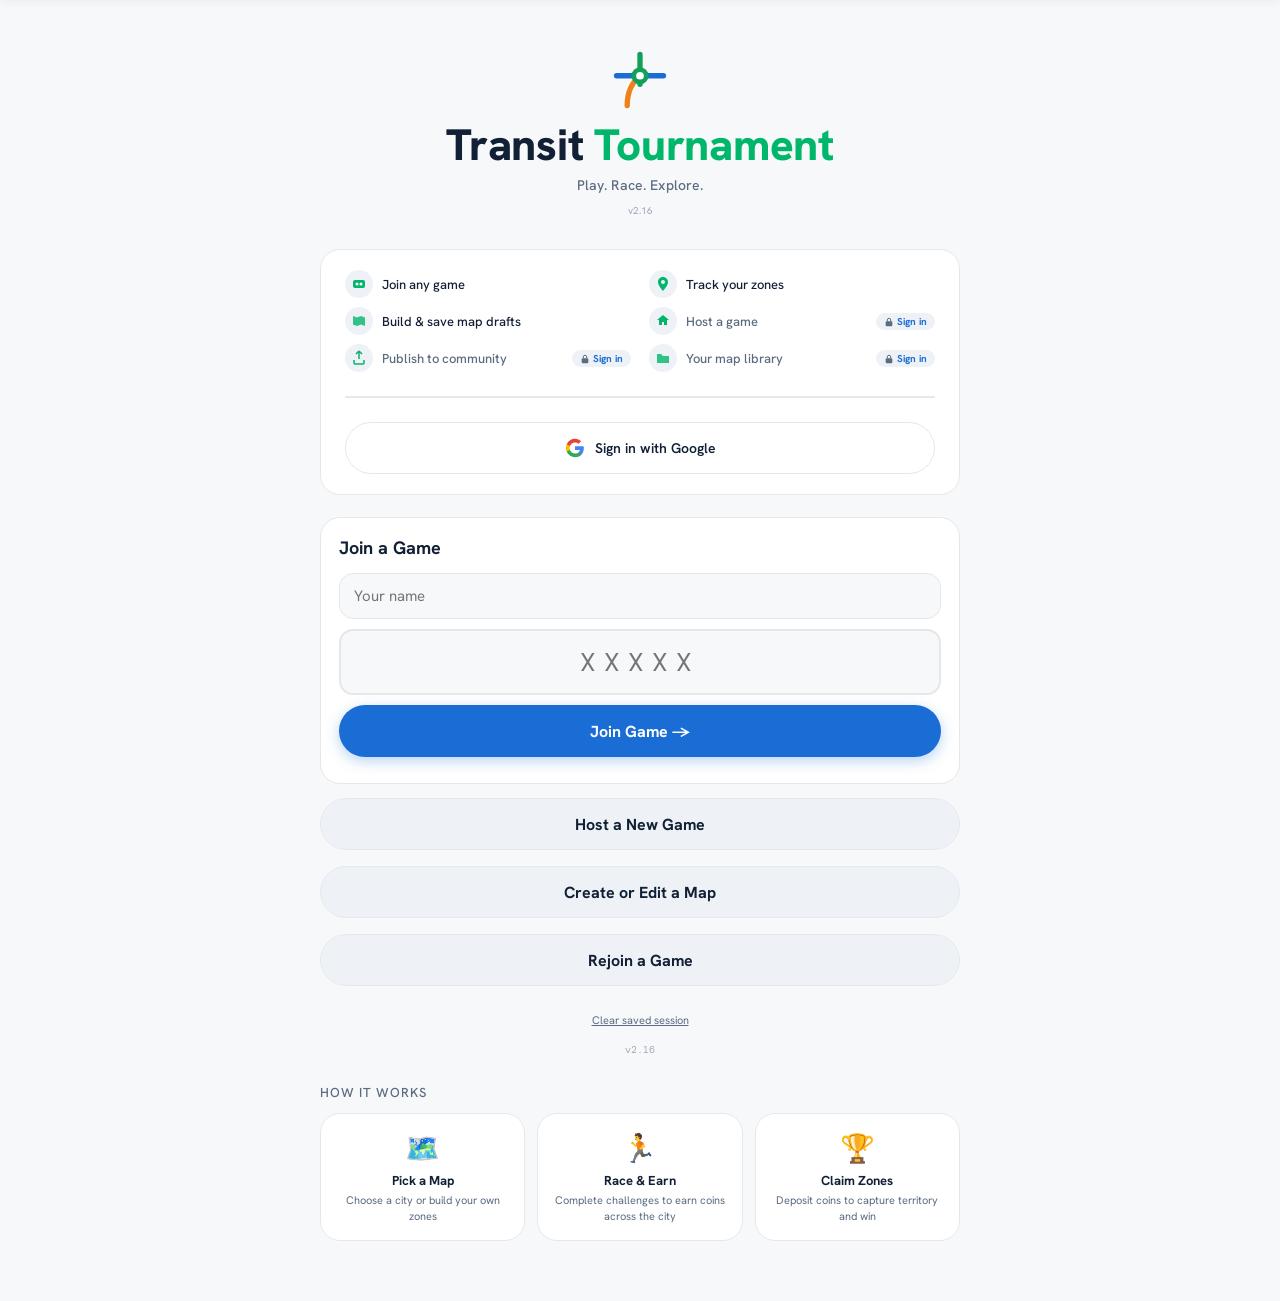
==== index.html @ f6ec57a2 "v2.16: Fix shop SVG-as-text, zone totals combining, Spy result, overlay z-order - Purchase modal ren" ====
<!DOCTYPE html>
<html lang="en">
<head>
<meta charset="UTF-8">
<meta http-equiv="Cache-Control" content="no-cache, no-store, must-revalidate">
<meta http-equiv="Pragma" content="no-cache">
<meta http-equiv="Expires" content="0">
<meta name="viewport" content="width=device-width, initial-scale=1.0, maximum-scale=1.0, user-scalable=no, viewport-fit=cover">
<title>Transit Tournament</title>
<link rel="manifest" href="./manifest.json">
<meta name="theme-color" content="#F7F8FA">
<meta name="apple-mobile-web-app-capable" content="yes">
<meta name="apple-mobile-web-app-status-bar-style" content="black-translucent">
<meta name="apple-mobile-web-app-title" content="Transit Tournament">
<link rel="apple-touch-icon" href="./icon-192.png">
<link href="https://fonts.googleapis.com/css2?family=Hanken+Grotesk:wght@400;500;700;800&family=DM+Mono:wght@400;500&display=swap" rel="stylesheet">
<link rel="stylesheet" href="https://cdnjs.cloudflare.com/ajax/libs/leaflet/1.9.4/leaflet.min.css"/>

<style>
@font-face{
  font-family:"Departure Mono";
  src:url("./fonts/DepartureMono-Regular.woff2") format("woff2");
  font-weight:400;font-display:swap;
}
.cfgSort{background:var(--surface2);color:var(--muted);border:1px solid var(--border);transition:all .15s;}
.cfgSort.active{background:var(--accent);color:white;border-color:var(--accent);}
.mb-tip{border-bottom:none;}
.mb-map-card{background:var(--surface);border:1px solid var(--border);border-radius:0;padding:12px 16px;margin-bottom:2px;cursor:pointer;transition:background .15s;}
.mb-map-card:hover,.mb-map-card:active{background:var(--surface2);}
.mb-map-card.selected{background:var(--accent);color:white;border-color:var(--accent);}
.mb-map-card.selected .mc-meta{color:rgba(255,255,255,.6);}
.mb-map-card.selected .mc-stat{color:rgba(255,255,255,.5);}
.mc-name{font-weight:700;font-size:14px;margin-bottom:2px;}
.mc-meta{font-size:11px;color:var(--muted);margin-bottom:4px;}
.mc-stats{display:flex;gap:12px;font-size:11px;}
.mc-stat{color:var(--muted);display:flex;align-items:center;gap:3px;}
.mc-stat svg{width:12px;height:12px;}
.mb-draft-card{background:var(--surface);border:1px solid var(--border);border-radius:14px;padding:12px 14px;margin-bottom:8px;}
.mb-modebar{display:flex;background:var(--surface2);border:1px solid var(--border);border-radius:10px;overflow:hidden;}
.mb-modebtn{flex:1;padding:12px 8px;text-align:center;font-size:12px;font-weight:700;color:var(--muted);cursor:pointer;background:none;border:none;transition:background .15s,color .15s;display:flex;align-items:center;justify-content:center;gap:5px;}
.mb-modebtn.active{background:var(--accent);color:#fff;}
.mb-modebtn .mb-modecount{font-family:var(--font-mono);font-size:10px;opacity:.7;}
.mb-progress{display:none;margin-top:8px;border-radius:8px;overflow:hidden;background:var(--surface2);border:1px solid var(--border);padding:6px 10px;}
.mb-progress-label{font-size:11px;font-weight:600;color:var(--fg);margin-bottom:4px;display:flex;justify-content:space-between;}
.mb-progress-track{height:6px;border-radius:3px;background:var(--border);overflow:hidden;}
.mb-progress-fill{height:100%;border-radius:3px;background:var(--accent);transition:width .3s ease;width:0%;}
.mb-progress-fill.indeterminate{width:30%;animation:mb-indeterminate 1.2s ease-in-out infinite;}
@keyframes mb-indeterminate{0%{transform:translateX(-100%)}50%{transform:translateX(200%)}100%{transform:translateX(-100%)}}
.mb-draft-card .draft-label{font-size:9px;font-weight:700;letter-spacing:1px;text-transform:uppercase;color:var(--orange);margin-bottom:4px;}

:root{
  --bg:#F7F8FA;--surface:#FFFFFF;--surface2:#EEF2F7;--border:#E5E7EB;
  --text:#122036;--muted:#5B6B82;--faint:#9AA7B8;
  --navy:#0B2C61;--accent:#1A6DD4;--accent-press:#1257AE;--blue:#1A6DD4;
  --green:#00B66B;--orange:#F0801A;--gold:#F0801A;
  --red:#E23B3B;--silver:#94A3B4;
  --shadow:0 2px 10px rgba(11,44,97,.06);
  --rl:#E23B3B;--bl:#2563EB;--ol:#EA8A1E;--gl:#15A34A;--sl:#94A3B4;--yl:#F4B400;
  --header-bg:var(--surface);--tab-bg:#F7F8FA;
  --font:'Hanken Grotesk',sans-serif;--font-mono:'DM Mono',monospace;--font-led:'Departure Mono',monospace;
  --r-card:20px;--r-feat:24px;--r-btn:999px;--r-input:14px;--r-chip:999px;--r-badge:8px;
  font-feature-settings:"tnum" 1;
}
*{box-sizing:border-box;margin:0;padding:0;}
html,body{height:100%;background:var(--bg);color:var(--text);font-family:var(--font);font-size:16px;-webkit-tap-highlight-color:transparent;overflow-anchor:none;font-variant-numeric:tabular-nums;overscroll-behavior:none;}
.screen{display:none;}
.screen.active{display:flex;flex-direction:column;position:fixed;inset:0;overflow:hidden;}

/* JOIN */
.join-logo{font-family:var(--font);font-weight:800;font-size:44px;letter-spacing:-0.005em;color:var(--navy);line-height:1.05;margin-bottom:4px;text-align:center;}
.join-logo span{color:var(--green);}
.join-sub{font-size:13px;color:var(--muted);text-align:center;margin-bottom:36px;letter-spacing:.08em;text-transform:uppercase;font-weight:500;}
.join-card{background:var(--surface);border:1px solid var(--border);border-radius:var(--r-card);padding:24px;width:100%;max-width:380px;box-shadow:none;}
.join-card h2{font-family:var(--font);font-weight:500;font-size:13px;letter-spacing:.08em;color:var(--muted);margin-bottom:16px;text-transform:uppercase;}
.join-divider{text-align:center;color:var(--muted);font-size:12px;margin:14px 0;position:relative;}
.join-divider::before,.join-divider::after{content:'';position:absolute;top:50%;width:42%;height:2px;background:var(--border);border-radius:1px;}
.join-divider::before{left:0;}.join-divider::after{right:0;}
.code-input{font-family:var(--font-mono);font-size:26px;letter-spacing:8px;text-align:center;text-transform:uppercase;padding:14px;border:2px solid var(--border);border-radius:var(--r-input);width:100%;background:var(--bg);color:var(--text);outline:none;transition:border-color .15s;margin-bottom:10px;}
.code-input:focus{border-color:var(--accent);}
.hbtn{width:100%;padding:14px 24px;border-radius:var(--r-btn);font-family:var(--font);font-size:16px;font-weight:700;cursor:pointer;border:none;transition:all .15s;margin-bottom:8px;min-height:52px;}
.hbtn.p{background:var(--accent);color:white;box-shadow:0 4px 14px rgba(26,109,212,.30);}
.hbtn.s{background:var(--surface2);color:var(--text);border:1px solid var(--border);}
.hbtn:hover{opacity:.87;transform:translateY(-1px);}.hbtn:active{transform:scale(.98);}

/* HOST SETUP */
#screenHostSetup{padding:0;overflow-y:auto;background:var(--bg);padding-bottom:80px;}
.setup-header{background:var(--surface);color:var(--text);padding:16px 20px;display:flex;align-items:center;gap:12px;border-bottom:1px solid var(--border);}
.setup-header h2{font-family:var(--font);font-weight:700;font-size:20px;margin:0;flex:1;}
.setup-section{border-bottom:1px solid var(--border);}
.setup-section-head{background:var(--surface);color:var(--text);padding:14px 20px;display:flex;align-items:center;gap:12px;cursor:pointer;user-select:none;border-bottom:1px solid var(--border);}
.setup-section-head:active{opacity:.85;}
.setup-section-head .ss-icon{width:28px;height:28px;border-radius:var(--r-badge);background:var(--surface2);display:flex;align-items:center;justify-content:center;flex-shrink:0;}
.setup-section-head .ss-title{font-weight:700;font-size:14px;flex:1;}
.setup-section-head .ss-meta{font-size:11px;color:var(--muted);font-family:var(--font-mono);}
.setup-section-head .ss-arrow{font-size:12px;color:var(--muted);transition:transform .2s;margin-left:4px;}
.setup-section.open .ss-arrow{transform:rotate(180deg);}
.setup-section-body{display:none;padding:16px 20px;background:var(--surface);}
.setup-section.open .setup-section-body{display:block;}
.setup-label{font-size:11px;font-weight:700;letter-spacing:.6px;text-transform:uppercase;color:var(--muted);margin-bottom:6px;display:block;}
.setup-row{display:flex;align-items:center;gap:10px;margin-bottom:10px;}
.setup-row label{margin:0;flex:1;font-size:13px;color:var(--text);}
.setup-row input[type="checkbox"]{width:auto;margin:0;transform:scale(1.3);}
.setup-toggle{display:flex;align-items:center;justify-content:space-between;padding:10px 0;border-bottom:1px solid var(--border);}
.setup-toggle:last-child{border-bottom:none;}
.setup-toggle label{margin:0;font-size:13px;color:var(--text);flex:1;}
.setup-bottom{position:fixed;bottom:0;left:0;right:0;padding:12px 20px;padding-bottom:calc(12px + env(safe-area-inset-bottom));background:var(--bg);border-top:2px solid var(--border);z-index:100;display:flex;gap:8px;}
.setup-form{background:var(--surface);border:none;border-radius:0;padding:0;width:100%;max-width:100%;margin:0;box-shadow:none;}
.setup-form h2{font-family:var(--font);font-weight:700;font-size:24px;letter-spacing:0;margin-bottom:18px;line-height:1.15;}
.team-setup-row{display:grid;grid-template-columns:auto 1fr auto;gap:10px;align-items:center;background:var(--surface2);border-radius:var(--r-input);padding:9px 12px;margin-bottom:7px;}
.tcd{width:14px;height:14px;border-radius:50%;cursor:pointer;border:2px solid white;box-shadow:0 1px 3px rgba(0,0,0,.2);}
.cpp{position:fixed;background:var(--surface);border:1px solid var(--border);border-radius:var(--r-card);padding:10px;z-index:800;box-shadow:var(--shadow);}
.cpr{display:flex;gap:6px;flex-wrap:wrap;}
.csw{width:22px;height:22px;border-radius:50%;cursor:pointer;border:2px solid transparent;transition:transform .1s;box-shadow:0 1px 3px rgba(0,0,0,.15);}
.csw:hover{transform:scale(1.2);}.csw.sel{border-color:var(--text);}

/* LOBBY */
#screenLobby{background:var(--bg);}
.lobby-header{display:flex;flex-direction:column;align-items:center;}
.lobby-code{font-family:var(--font-mono);font-size:30px;font-weight:700;letter-spacing:8px;color:var(--accent);}
.lobby-code-label{font-size:10px;color:var(--muted);font-weight:700;letter-spacing:1px;text-transform:uppercase;margin-bottom:2px;}
.lobby-body{padding:16px;flex:1;overflow-y:auto;}
.lsec{margin-bottom:20px;}
.lsec h3{font-family:var(--font);font-weight:500;font-size:13px;letter-spacing:.08em;color:var(--muted);margin-bottom:10px;text-transform:uppercase;}
.player-card{background:var(--surface);border:1px solid var(--border);border-radius:var(--r-card);padding:12px 14px;display:flex;align-items:center;justify-content:space-between;gap:10px;margin-bottom:8px;box-shadow:none;}
.player-name{font-weight:700;font-size:14px;}
.team-assign-sel{background:var(--bg);border:1px solid var(--border);border-radius:6px;padding:5px 8px;font-size:12px;color:var(--text);outline:none;cursor:pointer;}
.lobby-player-chip{display:inline-flex;align-items:center;gap:6px;padding:6px 12px;border-radius:999px;background:var(--surface);border:1px solid var(--border);font-size:13px;font-weight:600;cursor:grab;touch-action:none;user-select:none;transition:transform .15s,box-shadow .15s;margin:3px;}
.lobby-player-chip:active{cursor:grabbing;transform:scale(1.05);}
.lobby-player-chip.dragging{opacity:.4;}
.lobby-team-drop{background:var(--surface);border:2px dashed var(--border);border-radius:var(--r-card);padding:10px 14px;margin-bottom:10px;min-height:50px;transition:border-color .15s,background .15s;}
.lobby-team-drop.drag-over{border-color:var(--accent);background:rgba(26,109,212,.04);}
.lobby-team-drop .team-header{display:flex;align-items:center;gap:8px;margin-bottom:6px;}
.lobby-team-drop .team-dot{width:12px;height:12px;border-radius:50%;flex-shrink:0;}
.lobby-team-drop .team-name{font-weight:700;font-size:14px;}
.lobby-team-drop .team-members{display:flex;flex-wrap:wrap;gap:4px;min-height:28px;}
.lobby-unassigned{background:var(--surface2);border:1px solid var(--border);border-radius:var(--r-card);padding:12px 14px;margin-bottom:12px;}
.lobby-unassigned h4{font-size:11px;font-weight:700;letter-spacing:.5px;text-transform:uppercase;color:var(--muted);margin-bottom:8px;}
.lobby-unassigned .chips{display:flex;flex-wrap:wrap;gap:4px;min-height:32px;}
@keyframes blink{0%,100%{opacity:1}50%{opacity:.3}}
@keyframes contested-pulse{0%,100%{opacity:.3}50%{opacity:.7}}
.contested-zone{animation:contested-pulse 2s ease-in-out infinite;}

/* WAITING */
#screenWaiting{align-items:center;justify-content:center;padding:24px;background:var(--surface);}

/* MAIN APP */
#screenApp{background:var(--bg);}
header{background:var(--header-bg);border-bottom:1px solid var(--border);padding:10px 20px;padding-top:calc(10px + env(safe-area-inset-top));display:flex;align-items:center;justify-content:space-between;gap:10px;position:sticky;top:0;z-index:300;}
.logo{font-family:var(--font);font-weight:800;font-size:22px;letter-spacing:-0.005em;color:var(--fg);}
.logo span{color:var(--accent);}
.hright{display:flex;align-items:center;gap:6px;flex-shrink:0;overflow:hidden;}
.clock{font-family:var(--font-led);font-size:11px;color:var(--fg);letter-spacing:1.5px;font-variant-numeric:tabular-nums;}
.clock.lunch{color:rgba(255,255,255,.7);}.clock.ended{color:rgba(255,255,255,.5);}
.gpill{font-size:11px;font-weight:700;letter-spacing:1px;text-transform:uppercase;padding:4px 12px;border-radius:var(--r-chip);background:var(--surface2);color:var(--muted);border:1px solid var(--border);}
@keyframes livepulse{0%,100%{opacity:1;transform:scale(1)}50%{opacity:.6;transform:scale(1.3)}}
.gpill.live{background:#dcfce7;color:#16a34a;border-color:#bbf7d0;}
.gpill.live::before{content:'';display:inline-block;width:6px;height:6px;border-radius:50%;background:#16a34a;margin-right:4px;animation:livepulse 1.5s ease-in-out infinite;}
.go-arc{display:inline-block;width:14px;height:14px;margin-right:3px;vertical-align:middle;}
.gpill.lunch{background:#fef3c7;color:#d97706;border-color:#fde68a;}
.gpill.ended{background:var(--surface2);color:var(--muted);border-color:var(--border);}
.myteam-badge{font-size:11px;font-weight:700;padding:3px 8px;border-radius:var(--r-chip);color:white;white-space:nowrap;max-width:80px;overflow:hidden;text-overflow:ellipsis;}

/* TABS */
.tabs{display:flex;background:var(--tab-bg);border-bottom:1px solid var(--border);overflow-x:auto;scrollbar-width:none;position:sticky;top:var(--header-h,44px);z-index:200;}
.tabs::-webkit-scrollbar{display:none;}
.tab{padding:14px 18px;font-size:12px;font-weight:700;letter-spacing:.8px;text-transform:uppercase;color:var(--muted);cursor:pointer;white-space:nowrap;transition:color .15s;position:relative;}
.tab.active{color:var(--navy);}
.tab.active::after{content:'';position:absolute;bottom:-2px;left:8px;right:8px;height:4px;background:var(--accent);border-radius:2px;}

/* PANELS */
.panel{display:none;padding:20px;}
.panel.active{display:block;}
#panel-scores,#panel-zones,#panel-status,#panel-flop,#panel-shop{padding:20px 0;}
#panel-scores .stitle,#panel-zones .zone-region-header,#panel-status .stitle,#panel-shop .stitle,#panel-flop .stitle{padding:0 20px;}
#panelWrap{position:fixed;left:0;right:0;bottom:0;top:var(--app-top,88px);overflow-y:auto;overflow-x:hidden;overflow-anchor:none;}
#panel-map{display:none;padding:0;}
#panel-map.active{display:block;position:fixed;top:0;left:0;right:0;bottom:0;z-index:50;}
/* MAP */
#mapWrap{position:absolute;top:90px;left:0;right:0;bottom:0;}
#mapEl{position:absolute;inset:0;width:100%;height:100%;}
.user-dot{width:16px;height:16px;border-radius:50%;background:#1A6DD4;border:3px solid #fff;box-shadow:0 0 0 2px rgba(26,109,212,.4),0 1px 4px rgba(0,0,0,.4);}
.user-dot::after{content:'';position:absolute;top:50%;left:50%;width:16px;height:16px;border-radius:50%;background:rgba(26,109,212,.35);transform:translate(-50%,-50%);animation:userpulse 2s ease-out infinite;}
@keyframes userpulse{0%{width:16px;height:16px;opacity:.7;}100%{width:46px;height:46px;opacity:0;}}
.recenter-btn{position:absolute;bottom:18px;right:14px;z-index:1000;width:46px;height:46px;border-radius:50%;background:#fff;border:1px solid var(--border);box-shadow:var(--shadow);display:flex;align-items:center;justify-content:center;cursor:pointer;padding:0;}
.recenter-btn svg{width:24px;height:24px;}
.card{background:var(--surface);border:1px solid var(--border);border-radius:var(--r-card);padding:20px;box-shadow:none;}
label{display:block;font-size:13px;font-weight:500;letter-spacing:.08em;text-transform:uppercase;color:var(--muted);margin-bottom:6px;}
input[type=text],input[type=number],input[type=time],select{width:100%;background:var(--bg);border:1px solid var(--border);border-radius:var(--r-input);color:var(--text);padding:12px 14px;font-family:var(--font);font-size:15px;margin-bottom:10px;outline:none;transition:border-color .15s;}
input:focus,select:focus{border-color:var(--accent);box-shadow:0 0 0 2px rgba(26,109,212,.25);}
:focus-visible{outline:2px solid var(--accent);outline-offset:2px;}
.fr{display:grid;grid-template-columns:1fr 1fr;gap:10px;}
.btn{display:inline-flex;align-items:center;justify-content:center;gap:6px;padding:14px 24px;border-radius:var(--r-btn);font-family:var(--font);font-size:16px;font-weight:700;cursor:pointer;border:none;transition:all .15s;white-space:nowrap;min-height:52px;}
.btn:hover{opacity:.85;transform:translateY(-1px);}.btn:active{transform:scale(.98);}
.btn-p{background:var(--accent);color:white;box-shadow:0 4px 14px rgba(26,109,212,.30);}.btn-b{background:var(--blue);color:white;}
.btn-g{background:var(--bg);border:1px solid var(--border);color:var(--text);}
.btn-gr{background:var(--green);color:white;box-shadow:0 4px 14px rgba(0,182,107,.30);}
.btn-sm{min-height:40px;border-radius:var(--r-chip);font-size:13px;padding:8px 16px;}.btn-xs{padding:4px 10px;font-size:11px;border-radius:var(--r-chip);}
.stitle{font-family:var(--font);font-weight:500;font-size:13px;letter-spacing:.08em;color:var(--muted);margin-bottom:10px;margin-top:32px;text-transform:uppercase;}
.stitle:first-child{margin-top:0;}
.divider{height:2px;background:var(--border);border-radius:1px;margin:24px 0;}
.empty{text-align:center;color:var(--muted);padding:32px 0;font-size:13px;}

/* STATUS */
.sg{display:flex;flex-direction:column;margin-bottom:14px;}
.tsc{border:none;border-radius:0;padding:14px 20px;position:relative;overflow:hidden;cursor:pointer;box-shadow:none;min-width:0;color:white;}
.tsc+.tsc{border-top:2px solid rgba(255,255,255,.15);}
.tsc::before{display:none;}
.tsn{font-weight:700;font-size:13px;margin-bottom:4px;color:white;}
.tsl2{font-size:12px;color:rgba(255,255,255,.7);margin-bottom:4px;display:flex;align-items:center;gap:5px;}
.lname{color:white;font-weight:500;}
.tss{font-family:var(--font-mono);font-size:11px;color:rgba(255,255,255,.6);font-variant-numeric:tabular-nums;}
.tst{font-size:10px;color:rgba(255,255,255,.6);font-family:var(--font-mono);margin-top:2px;}
.pd{width:7px;height:7px;border-radius:50%;background:var(--green);flex-shrink:0;animation:ping 2s infinite;}
.sdd{width:7px;height:7px;border-radius:50%;background:var(--muted);flex-shrink:0;}
@keyframes ping{0%,100%{opacity:1}50%{opacity:.4}}

/* SCORES */
.scg{display:flex;flex-direction:column;margin-bottom:16px;}
.tscc{background:var(--surface);color:var(--fg);border:none;border-radius:0;padding:14px 20px;text-align:left;position:relative;overflow:hidden;box-shadow:none;display:flex;align-items:center;gap:14px;}
.tscc+.tscc{border-top:1px solid var(--border);}
.tscc .route-badge{width:30px;height:30px;border-radius:var(--r-badge);display:flex;align-items:center;justify-content:center;font-family:var(--font);font-weight:800;font-size:14px;color:white;flex-shrink:0;}
.tsrk{font-size:10px;font-weight:700;color:var(--muted);background:var(--surface2);border-radius:var(--r-chip);padding:2px 8px;}
.tsn2{font-size:14px;font-weight:700;color:var(--fg);flex:1;min-width:0;}
.bsc{font-family:var(--font);font-weight:800;font-size:32px;letter-spacing:-1px;line-height:1;font-variant-numeric:tabular-nums;color:var(--fg);text-align:right;margin-left:auto;}
.brkd{font-size:10px;color:var(--muted);font-family:var(--font-mono);font-variant-numeric:tabular-nums;text-align:right;}
.btbl{width:100%;border-collapse:collapse;font-size:12px;}
.btbl th{text-align:left;font-size:10px;font-weight:700;letter-spacing:.7px;text-transform:uppercase;color:var(--muted);padding:6px 10px;border-bottom:1px solid var(--border);}
.btbl td{padding:8px 10px;border-bottom:1px solid var(--border);vertical-align:middle;}
.btbl tr:last-child td{border-bottom:none;}

/* MAP overlays */
.leaflet-container{background:#F7F8FA !important;}
.leaflet-interactive:focus{outline:none !important;}
.bdy-tip{background:rgba(255,255,255,.9)!important;border:none!important;box-shadow:none!important;font-size:10px!important;font-weight:700!important;color:var(--text)!important;padding:1px 5px!important;}
.bdy-tip:before{display:none!important;}
#zonePopup{position:fixed;z-index:400;background:var(--surface);border:none;border-radius:var(--r-card);padding:20px;box-shadow:var(--shadow);min-width:200px;max-width:260px;pointer-events:auto;}
#zonePopup h4{font-family:var(--font);font-weight:700;font-size:24px;letter-spacing:0;margin-bottom:4px;line-height:1.15;}
#zonePopup .zp-meta{font-size:11px;color:var(--muted);margin-bottom:10px;}
#zonePopup .zp-row{display:flex;align-items:center;gap:6px;padding:4px 0;font-size:12px;border-bottom:1px solid var(--surface2);}
#zonePopup .zp-dot{width:8px;height:8px;border-radius:50%;flex-shrink:0;}
#zonePopup .zp-close{position:absolute;top:8px;right:10px;font-size:16px;cursor:pointer;color:var(--muted);}
.zt{background:var(--surface);border:1px solid var(--border);border-radius:6px;color:var(--text);font-family:var(--font);font-size:12px;font-weight:600;padding:5px 9px;box-shadow:var(--shadow);}
.mleg{position:absolute;bottom:14px;left:14px;z-index:1000;background:rgba(255,255,255,.96);border:1px solid var(--border);border-radius:var(--r-card);padding:10px 14px;font-size:11px;box-shadow:var(--shadow);pointer-events:none;}
.mleg h4{font-family:var(--font);font-weight:500;font-size:13px;letter-spacing:.08em;color:var(--muted);margin-bottom:6px;text-transform:uppercase;}
.lr{display:flex;align-items:center;gap:7px;margin-bottom:3px;}
.ll{width:18px;height:3px;border-radius:2px;}
.mzl{position:absolute;top:8px;right:8px;z-index:1000;background:rgba(255,255,255,.96);border:1px solid var(--border);border-radius:var(--r-card);padding:10px;max-height:calc(100% - 40px);overflow-y:auto;width:165px;box-shadow:var(--shadow);}
.mzl h4{font-family:var(--font);font-weight:500;font-size:13px;letter-spacing:.08em;color:var(--muted);margin-bottom:6px;text-transform:uppercase;}
.mzr{display:flex;align-items:center;gap:5px;padding:4px 5px;font-size:11px;cursor:pointer;border-radius:5px;transition:background .1s;}
.mzr:hover{background:var(--surface2);}
.mzd{width:8px;height:8px;border-radius:50%;flex-shrink:0;}
.mzc{font-family:var(--font-mono);color:var(--muted);font-size:10px;width:26px;flex-shrink:0;}
.mznm{overflow:hidden;text-overflow:ellipsis;white-space:nowrap;font-size:11px;}
.loc-pulse{width:16px;height:16px;border-radius:50%;border:2px solid white;animation:locpulse 1.5s infinite;}
@keyframes locpulse{0%{box-shadow:0 0 0 0 rgba(37,99,235,.5)}70%{box-shadow:0 0 0 10px rgba(37,99,235,0)}100%{box-shadow:0 0 0 0 rgba(37,99,235,0)}}
@keyframes slideUp{from{transform:translateY(100%)}to{transform:translateY(0)}}
@keyframes slideDown{from{transform:translateY(-100%)}to{transform:translateY(0)}}

/* ZONES */
.zone-region-header{font-family:var(--font);font-weight:500;font-size:13px;letter-spacing:.08em;color:var(--muted);margin:24px 0 12px;text-transform:uppercase;}
.zone-list-grid{display:flex;flex-direction:column;}
.zone-card{background:var(--border);border:none;border-radius:0;padding:14px 20px;cursor:pointer;transition:opacity .15s;box-shadow:none;color:white;}
.zone-card+.zone-card{border-top:2px solid rgba(255,255,255,.15);}
.zone-card:hover{opacity:.9;}
.zone-card.controlled{border-left:none;}
.zone-top{display:flex;align-items:center;justify-content:space-between;margin-bottom:7px;gap:6px;}
.zone-code{font-family:var(--font-mono);font-size:11px;font-weight:700;color:rgba(255,255,255,.7);}
.zone-name-t{font-weight:700;font-size:13px;flex:1;color:white;}
.zone-area{font-size:10px;color:rgba(255,255,255,.6);font-family:var(--font-mono);}
.zone-chips{display:flex;gap:5px;flex-wrap:wrap;}
.chip{display:flex;align-items:center;gap:4px;padding:6px 12px;border-radius:var(--r-chip);font-size:13px;font-weight:500;white-space:nowrap;font-family:var(--font);background:rgba(255,255,255,.15);border:none;height:30px;color:white;}
.chip-dot{width:8px;height:8px;border-radius:50%;}
.unclaimed{font-size:11px;color:var(--text);font-style:italic;opacity:.6;}
.line-dots{display:flex;gap:3px;margin-top:5px;}
.line-dot{width:7px;height:7px;border-radius:50%;}

/* SHOP */
.cc{background:var(--surface);border:1px solid var(--border);border-left:4px solid var(--accent);border-radius:var(--r-card);padding:12px 14px;display:flex;align-items:flex-start;justify-content:space-between;gap:10px;margin-bottom:8px;box-shadow:none;}
.cc h4{font-weight:700;font-size:13px;margin-bottom:2px;}
.cc p{font-size:12px;color:var(--muted);line-height:1.4;}
.ctmr{font-family:var(--font-mono);font-size:13px;color:var(--accent);white-space:nowrap;font-weight:700;flex-shrink:0;font-variant-numeric:tabular-nums;}
.ctmr.exp{color:var(--muted);}
.cdism{font-size:10px;color:var(--muted);cursor:pointer;text-decoration:underline;margin-top:4px;display:inline-block;}
.addf{background:var(--surface2);border:1px solid var(--border);border-radius:var(--r-card);padding:20px;margin-top:14px;}
.addf h3{font-family:var(--font);font-weight:500;letter-spacing:.08em;font-size:13px;color:var(--muted);margin-bottom:12px;text-transform:uppercase;}
.loc-banner{background:#fef2f2;border:1px solid #fecaca;border-radius:var(--r-input);padding:12px 16px;margin-bottom:10px;font-size:13px;line-height:1.5;}
.loc-banner b{color:var(--accent);}

/* LOG */
.le{display:flex;gap:10px;padding:8px 0;border-bottom:1px solid var(--border);font-size:12px;}
.lt{font-family:var(--font-mono);color:var(--muted);white-space:nowrap;font-size:10px;margin-top:2px;flex-shrink:0;}

/* MODALS */
.mo{display:none;position:fixed;inset:0;background:rgba(0,0,0,.35);z-index:700;align-items:center;justify-content:center;padding:16px;backdrop-filter:blur(2px);}
.mo.open{display:flex;}
.md{background:var(--surface);border:1px solid var(--border);border-radius:var(--r-feat);padding:20px;width:100%;max-width:440px;max-height:90vh;overflow-y:auto;box-shadow:var(--shadow);}
.md h2{font-family:var(--font);font-weight:700;font-size:24px;letter-spacing:0;margin-bottom:4px;line-height:1.15;}
.mdm{font-size:12px;color:var(--muted);margin-bottom:14px;line-height:1.5;}
.dr{display:grid;grid-template-columns:1fr 80px;gap:8px;align-items:center;background:var(--surface2);border-radius:var(--r-input);padding:9px 11px;margin-bottom:7px;}
.drl{display:flex;align-items:center;gap:7px;font-weight:600;font-size:13px;}
.dd{width:9px;height:9px;border-radius:50%;flex-shrink:0;}
.dr input[type=number]{width:80px;margin:0;text-align:center;}
.ev{font-size:11px;color:var(--muted);font-family:var(--font-mono);}
.mac{display:flex;gap:8px;justify-content:flex-end;margin-top:14px;}

/* NOTIF */

/* TOAST */
#toastContainer{position:fixed;top:16px;left:50%;transform:translateX(-50%);z-index:1100;display:flex;flex-direction:column;align-items:center;gap:8px;pointer-events:none;width:calc(100% - 32px);max-width:420px;}
.toast{background:var(--text);color:var(--surface);padding:12px 24px;border-radius:var(--r-chip);font-size:15px;font-weight:600;box-shadow:var(--shadow);backdrop-filter:blur(10px);opacity:0;transform:translateY(-8px);transition:opacity .2s,transform .2s;text-align:center;line-height:1.5;pointer-events:auto;width:100%;}
.toast.show{opacity:1;transform:translateY(0);}
.toast.error{background:#991b1b;color:white;}
.toast.warn{background:#92400e;color:white;}
.toast.ok{background:#065f46;color:white;}

.notif-banner{position:fixed;top:0;left:0;right:0;z-index:900;background:var(--green);color:white;padding:12px 20px;font-size:13px;font-weight:700;text-align:center;transform:translateY(-100%);transition:transform .3s;box-shadow:var(--shadow);}
.notif-banner.show{transform:translateY(0);}

@media(max-width:480px){.fr{grid-template-columns:1fr;}.scg{grid-template-columns:repeat(2,1fr);}.mzl{display:none;}}
@media(max-width:480px){.mo{align-items:flex-end;padding:0;padding-top:16px;}.md{border-radius:var(--r-feat) var(--r-feat) 0 0;max-height:92vh;margin:0;width:100%;max-width:100%;padding-bottom:calc(20px + env(safe-area-inset-bottom));}}
@media(max-width:480px){.mb-modebtn{padding:14px 10px;font-size:11px;}.mb-modebar{flex-wrap:wrap;}.btn.btn-sm{min-height:40px;padding:10px 14px;}}
@media(prefers-reduced-motion:reduce){*{animation:none !important;transition:none !important;}}

/* ── HOME SCREEN ─────────────────────────────────────────── */
#screenHome{background:var(--bg);overflow-y:auto;align-items:stretch;justify-content:flex-start;flex-direction:column;position:relative;}
#homeBg{position:fixed;top:0;left:0;width:100vw;height:100vh;z-index:0;pointer-events:none;}
.home-inner{max-width:680px;margin:0 auto;width:100%;padding:0 0 60px;position:relative;z-index:1;}
.home-hero{text-align:center;padding:48px 20px 32px;padding-top:calc(48px + env(safe-area-inset-top));display:flex;flex-direction:column;align-items:center;gap:8px;}
.home-hero-logomark{width:64px;height:64px;margin-bottom:2px;}
.home-title{font-family:var(--font);font-weight:800;font-size:44px;letter-spacing:-0.005em;color:var(--fg);line-height:1.05;}
.home-title .ht-t{color:var(--green);}
.home-tagline{font-size:14px;color:var(--muted);font-weight:500;letter-spacing:.01em;}
.home-auth-wrap{padding:0 20px 4px;}
.home-auth-card{background:var(--surface);border:1px solid var(--border);border-radius:var(--r-card);padding:20px 24px;box-shadow:none;text-align:center;}
.home-benefits{display:grid;grid-template-columns:1fr 1fr;gap:9px 18px;margin-bottom:16px;}
.hben{display:flex;align-items:center;gap:9px;font-size:13px;color:var(--text);font-weight:500;pointer-events:none;user-select:none;}
.hben .hbicon{width:28px;height:28px;border-radius:16px;display:flex;align-items:center;justify-content:center;flex-shrink:0;font-size:14px;}
.hben.unlocked .hbicon{background:var(--surface2);}
.hben.locked .hbicon{background:var(--surface2);}
.hben.locked{color:var(--muted);}
.hbadge{margin-left:auto;font-size:10px;font-weight:700;color:var(--accent);background:var(--surface2);border-radius:var(--r-chip);padding:2px 8px;white-space:nowrap;}
.home-divider{border:none;border-top:2px solid var(--border);border-radius:1px;margin:24px 0;}
.home-google-btn{display:flex;align-items:center;justify-content:center;gap:10px;width:100%;padding:14px 24px;background:var(--surface);border:1.5px solid var(--border);border-radius:var(--r-btn);min-height:52px;font-family:var(--font);font-size:14px;font-weight:600;color:var(--text);cursor:pointer;transition:background .15s;text-decoration:none;}
.home-google-btn:hover{background:var(--surface2);}
.home-google-btn svg{width:20px;height:20px;}
.home-signed-in-pill{display:inline-flex;align-items:center;gap:10px;background:var(--green);border-radius:999px;padding:7px 16px 7px 7px;color:white;font-size:13px;font-weight:600;}
.home-signed-in-pill .hpavatar{width:32px;height:32px;border-radius:50%;background:rgba(255,255,255,.25);display:flex;align-items:center;justify-content:center;font-size:14px;font-weight:700;overflow:hidden;}
.home-signed-in-pill .hpavatar img{width:100%;height:100%;object-fit:cover;border-radius:50%;}
.home-signed-in-pill button{background:none;border:none;font-size:11px;color:rgba(255,255,255,.8);cursor:pointer;text-decoration:underline;padding:0;font-family:var(--font);}
.home-section-label{font-family:var(--font);font-weight:500;font-size:13px;letter-spacing:.08em;color:var(--muted);margin:28px 20px 12px;text-transform:uppercase;}
.home-actions{padding:18px 20px 0;display:flex;flex-direction:column;gap:8px;}
.home-join-card{background:var(--surface);border:1px solid var(--border);border-radius:var(--r-card);padding:18px;margin-bottom:6px;}
.home-join-title{font-family:var(--font);font-weight:700;font-size:18px;margin-bottom:14px;}
.home-cards{display:grid;grid-template-columns:1fr 1fr;gap:16px;padding:0 20px;}
@media(max-width:520px){.home-cards{grid-template-columns:1fr;}.home-benefits{grid-template-columns:1fr;}.home-title{font-size:36px;}}
.hgcard{background:var(--surface);border:1px solid var(--border);border-radius:var(--r-card);overflow:hidden;cursor:pointer;transition:transform .18s;display:flex;flex-direction:column;box-shadow:none;}
.hgcard:hover{transform:translateY(-3px);}
.hgcard.coming{cursor:default;}
.hgcard.coming:hover{transform:none;}
.hgcard-anim{width:100%;aspect-ratio:3/2;background:#dde8d8;overflow:hidden;}
.hgcard-anim svg{width:100%;height:100%;display:block;}
.hgcard-body{padding:20px;flex:1;display:flex;flex-direction:column;gap:6px;}
.hgcard-titlerow{display:flex;align-items:center;justify-content:space-between;}
.hgcard-title{font-family:var(--font);font-weight:700;font-size:24px;letter-spacing:0;line-height:1.15;}
.hgcard.zone-mode .hgcard-title{color:var(--accent);}
.hgcard.c4-mode   .hgcard-title{color:var(--orange);}
.hgcard-badge{font-size:11px;font-weight:700;letter-spacing:.08em;text-transform:uppercase;background:var(--orange);color:var(--navy);border-radius:var(--r-chip);padding:4px 10px;}
.hgcard-desc{font-size:13px;color:var(--muted);line-height:1.4;}
.hgcard-cta{margin-top:8px;padding:14px 0;border:none;border-radius:var(--r-btn);font-family:var(--font);font-size:16px;font-weight:700;cursor:pointer;color:white;width:100%;transition:background .15s;min-height:52px;}
.hgcard.zone-mode .hgcard-cta{background:var(--accent);}
.hgcard.zone-mode .hgcard-cta:hover{background:var(--accent-press);}
.hgcard.c4-mode   .hgcard-cta{background:var(--surface2);color:var(--muted);cursor:default;}
/* Zone path / C4 zone SVG styles */
.hz{fill:#c2d4bb;stroke:#b8cdb1;stroke-width:1.5;stroke-linejoin:round;transition:fill .42s ease;}
.hc{fill:#c2d4bb;stroke:#b8cdb1;stroke-width:1.5;stroke-linejoin:round;transition:fill .45s ease;}
</style>
</head>
<body>

<div class="notif-banner" id="notifBanner"></div>

<!-- HOME -->
<div class="screen active" id="screenHome">
  <canvas id="homeBg"></canvas>
  <div class="home-inner">

    <!-- Hero -->
    <div class="home-hero">
      <svg class="home-hero-logomark" viewBox="0 0 60 60" fill="none" xmlns="http://www.w3.org/2000/svg">
        <path d="M30 26 Q18 36 18 54" stroke="#F0801A" stroke-width="5" fill="none" stroke-linecap="round"/>
        <line x1="8" y1="26" x2="52" y2="26" stroke="#1A6DD4" stroke-width="5" stroke-linecap="round"/>
        <line x1="30" y1="6" x2="30" y2="34" stroke="#10A05A" stroke-width="5" stroke-linecap="round"/>
        <circle cx="30" cy="26" r="8" fill="#10A05A"/>
        <circle cx="30" cy="26" r="3.6" fill="#fff"/>
      </svg>
      <div class="home-title">Transit <span class="ht-t">Tournament</span></div>
      <div class="home-tagline">Play. Race. Explore.</div>
      <div id="homeVersion" style="font-size:10px;color:var(--faint);margin-top:2px;"></div>
    </div>

    <!-- Auth -->
    <div class="home-auth-wrap">
      <div id="homeAuthCard" class="home-auth-card">
        <!-- benefits + sign in (signed-out state, default) -->
        <div id="homeAuthOut">
          <div class="home-benefits">
            <div class="hben unlocked"><div class="hbicon"><svg viewBox="0 0 16 16" style="width:16px;height:16px"><rect x="2" y="4" width="12" height="8" rx="2" fill="var(--green)"/><circle cx="6" cy="8" r="1.5" fill="white"/><circle cx="10" cy="8" r="1.5" fill="white"/></svg></div>Join any game</div>
            <div class="hben unlocked"><div class="hbicon"><svg viewBox="0 0 16 16" style="width:16px;height:16px"><path d="M8 1C5.2 1 3 3.2 3 6c0 3.5 5 9 5 9s5-5.5 5-9c0-2.8-2.2-5-5-5zm0 7a2 2 0 110-4 2 2 0 010 4z" fill="var(--green)"/></svg></div>Track your zones</div>
            <div class="hben unlocked"><div class="hbicon"><svg viewBox="0 0 16 16" style="width:16px;height:16px"><path d="M2 3l4 1.5V13l-4-1.5V3zm4 1.5l4-1.5v8.5l-4 1.5V4.5zm4-1.5l4 1.5V13l-4-1.5V3z" fill="var(--green)" opacity=".8"/></svg></div>Build &amp; save map drafts</div>
            <div class="hben locked"><div class="hbicon"><svg viewBox="0 0 16 16" style="width:16px;height:16px"><path d="M8 2L2 7h2v5h3V9h2v3h3V7h2L8 2z" fill="var(--green)"/></svg></div>Host a game<span class="hbadge"><svg viewBox="0 0 12 12" style="width:10px;height:10px;vertical-align:middle"><rect x="2" y="5" width="8" height="6" rx="1" fill="var(--muted)"/><path d="M4 5V3.5a2 2 0 014 0V5" fill="none" stroke="var(--muted)" stroke-width="1.2"/></svg> Sign in</span></div>
            <div class="hben locked"><div class="hbicon"><svg viewBox="0 0 16 16" style="width:16px;height:16px"><path d="M8 1v8m0-8L5 4m3-3l3 3M3 10v3a1 1 0 001 1h8a1 1 0 001-1v-3" fill="none" stroke="var(--green)" stroke-width="1.5"/></svg></div>Publish to community<span class="hbadge"><svg viewBox="0 0 12 12" style="width:10px;height:10px;vertical-align:middle"><rect x="2" y="5" width="8" height="6" rx="1" fill="var(--muted)"/><path d="M4 5V3.5a2 2 0 014 0V5" fill="none" stroke="var(--muted)" stroke-width="1.2"/></svg> Sign in</span></div>
            <div class="hben locked"><div class="hbicon"><svg viewBox="0 0 16 16" style="width:16px;height:16px"><path d="M2 4h4l2 2h6v7H2V4z" fill="var(--green)" opacity=".8"/></svg></div>Your map library<span class="hbadge"><svg viewBox="0 0 12 12" style="width:10px;height:10px;vertical-align:middle"><rect x="2" y="5" width="8" height="6" rx="1" fill="var(--muted)"/><path d="M4 5V3.5a2 2 0 014 0V5" fill="none" stroke="var(--muted)" stroke-width="1.2"/></svg> Sign in</span></div>
          </div>
          <hr class="home-divider">
          <button class="home-google-btn" onclick="signInWithGoogle()">
            <svg viewBox="0 0 24 24" xmlns="http://www.w3.org/2000/svg">
              <path d="M22.56 12.25c0-.78-.07-1.53-.2-2.25H12v4.26h5.92c-.26 1.37-1.04 2.53-2.21 3.31v2.77h3.57c2.08-1.92 3.28-4.74 3.28-8.09z" fill="#4285F4"/>
              <path d="M12 23c2.97 0 5.46-.98 7.28-2.66l-3.57-2.77c-.98.66-2.23 1.06-3.71 1.06-2.86 0-5.29-1.93-6.16-4.53H2.18v2.84C3.99 20.53 7.7 23 12 23z" fill="#34A853"/>
              <path d="M5.84 14.09c-.22-.66-.35-1.36-.35-2.09s.13-1.43.35-2.09V7.07H2.18C1.43 8.55 1 10.22 1 12s.43 3.45 1.18 4.93l3.66-2.84z" fill="#FBBC05"/>
              <path d="M12 5.38c1.62 0 3.06.56 4.21 1.64l3.15-3.15C17.45 2.09 14.97 1 12 1 7.7 1 3.99 3.47 2.18 7.07l3.66 2.84c.87-2.6 3.3-4.53 6.16-4.53z" fill="#EA4335"/>
            </svg>
            Sign in with Google
          </button>
        </div>
        <!-- signed-in state (hidden until auth fires) -->
        <div id="homeAuthIn" style="display:none;">
          <div class="home-signed-in-pill" id="homeSignedInPill">
            <div class="hpavatar" id="homeAvatar"></div>
            <span id="homeDisplayName"></span>
            <button onclick="signOut()">Sign out</button>
          </div>
        </div>
      </div>
    </div>

    <!-- Active games (signed-in, in-progress) -->
    <div id="activeGamesSection" style="display:none;padding:0 20px;margin-top:14px;"></div>

    <!-- Primary actions -->
    <div class="home-actions">
      <div class="home-join-card">
        <div class="home-join-title">Join a Game</div>
        <input type="text" id="joinName" placeholder="Your name" maxlength="24">
        <input class="code-input" id="joinCode" placeholder="XXXXX" maxlength="5" oninput="this.value=this.value.toUpperCase()">
        <button class="hbtn p" onclick="joinGame()">Join Game &#x2192;</button>
      </div>
      <button class="hbtn s" onclick="showScreen('screenHostSetup')">Host a New Game</button>
      <button class="hbtn s" onclick="openMapBuilder()">Create or Edit a Map</button>
      <button class="hbtn s" onclick="showScreen('screenRejoin')">Rejoin a Game</button>
      <div style="text-align:center;margin-top:6px;">
        <span onclick="clearSession()" style="font-size:11px;color:var(--muted);cursor:pointer;text-decoration:underline;">Clear saved session</span>
      </div>
      <div id="joinVersion" style="text-align:center;margin-top:6px;font-size:10px;color:var(--muted);font-family:var(--font-mono);opacity:.55;"></div>
    </div>

    <!-- How it works -->
    <div class="home-section-label">How It Works</div>
    <div style="padding:0 20px;display:grid;grid-template-columns:1fr 1fr 1fr;gap:12px;">
      <div style="background:var(--surface);border:1px solid var(--border);border-radius:var(--r-card);padding:16px 14px;text-align:center;">
        <div style="font-size:28px;margin-bottom:6px;">&#x1F5FA;&#xFE0F;</div>
        <div style="font-size:13px;font-weight:700;color:var(--fg);margin-bottom:4px;">Pick a Map</div>
        <div style="font-size:11px;color:var(--muted);line-height:1.4;">Choose a city or build your own zones</div>
      </div>
      <div style="background:var(--surface);border:1px solid var(--border);border-radius:var(--r-card);padding:16px 14px;text-align:center;">
        <div style="font-size:28px;margin-bottom:6px;">&#x1F3C3;</div>
        <div style="font-size:13px;font-weight:700;color:var(--fg);margin-bottom:4px;">Race &amp; Earn</div>
        <div style="font-size:11px;color:var(--muted);line-height:1.4;">Complete challenges to earn coins across the city</div>
      </div>
      <div style="background:var(--surface);border:1px solid var(--border);border-radius:var(--r-card);padding:16px 14px;text-align:center;">
        <div style="font-size:28px;margin-bottom:6px;">&#x1F3C6;</div>
        <div style="font-size:13px;font-weight:700;color:var(--fg);margin-bottom:4px;">Claim Zones</div>
        <div style="font-size:11px;color:var(--muted);line-height:1.4;">Deposit coins to capture territory and win</div>
      </div>
    </div>
  </div><!-- /home-inner -->
</div>

<!-- REJOIN SCREEN -->
<div class="screen" id="screenRejoin" style="align-items:center;justify-content:center;padding:24px;background:var(--surface);overflow:hidden;">
  <div class="join-card" style="margin:0 auto;">
    <h2 style="margin-bottom:4px;">Rejoin Game</h2>
    <p style="font-size:12px;color:var(--muted);margin-bottom:16px;line-height:1.5;">Enter your game code, then select which player you are.</p>
    <label>Game Code</label>
    <input class="code-input" id="rejoinCode" placeholder="XXXXX" maxlength="5" oninput="this.value=this.value.toUpperCase()">
    <button class="hbtn p" id="rejoinLookupBtn" onclick="rejoinLookup()">Find Game &#x2192;</button>
    <div id="rejoinPlayerSection" style="display:none;margin-top:14px;">
      <label>Select your player</label>
      <select id="rejoinPlayerSel" style="margin-bottom:12px;"></select>
      <button class="hbtn p" onclick="rejoinConfirm()">Rejoin as this Player &#x2192;</button>
    </div>
    <div id="rejoinError" style="font-size:12px;color:var(--accent);text-align:center;margin-top:8px;min-height:16px;"></div>
    <div style="text-align:center;margin-top:12px;">
      <span onclick="showScreen('screenHome')" style="font-size:11px;color:var(--muted);cursor:pointer;text-decoration:underline;">&#x2190; Back</span>
    </div>
  </div>
</div>

<!-- HOST SETUP -->
<div class="screen" id="screenHostSetup">
  <div class="setup-header">
    <button class="btn btn-g btn-xs" onclick="showScreen('screenHome')" style="padding:6px 10px;">&#x2190;</button>
    <h2>New Game</h2>
  </div>

  <!-- SECTION 1: HOST NAME -->
  <div style="padding:16px 20px;background:var(--surface);border-bottom:1px solid var(--border);">
    <span class="setup-label">Your Name</span>
    <input type="text" id="hostName" placeholder="Enter your name" style="margin:0;font-size:16px;">
  </div>

  <!-- SECTION 2: MAP -->
  <div class="setup-section open" id="setupSecMap">
    <div class="setup-section-head" onclick="toggleSetupSection('setupSecMap')">
      <div class="ss-icon"><svg viewBox="0 0 16 16" style="width:16px;height:16px"><path d="M2 3l4 1.5V13l-4-1.5V3zm4 1.5l4-1.5v8.5l-4 1.5V4.5zm4-1.5l4 1.5V13l-4-1.5V3z" fill="var(--accent)" opacity=".8"/></svg></div>
      <div class="ss-title">Map</div>
      <div class="ss-meta" id="setupMapMeta">Community Maps</div>
      <div class="ss-arrow">&#x25BC;</div>
    </div>
    <div class="setup-section-body">
      <div id="mapSelectionSummary" style="display:none;background:var(--surface2);border:1px solid var(--border);border-radius:14px;padding:8px 12px;margin-bottom:10px;font-size:12px;line-height:1.5;"></div>
      <span class="setup-label">Game Preset</span>
      <select id="cfgMapPreset" onchange="onMapPresetChange()" style="margin-bottom:12px;">
        <option value="community">Community Maps (browse by city)</option>
        <option value="custom">Generate from OpenStreetMap</option>
      </select>
      <!-- COMMUNITY MAP BROWSER -->
      <div id="cfgMapCommunitySection">
        <div style="display:flex;gap:6px;margin-bottom:8px;">
          <input type="text" id="cfgMapSearch" placeholder="Search by city or map name…" style="flex:1;margin:0;" oninput="_filterMapResults()" onfocus="if(!_allMaps.length)loadCommunityMaps()">
          <button class="btn btn-g btn-sm" onclick="loadCommunityMaps()">Browse</button>
        </div>
        <div style="display:flex;gap:6px;margin-bottom:10px;flex-wrap:wrap;" id="cfgMapSortBar">
          <button class="btn btn-xs cfgSort active" data-sort="popular" onclick="_sortMaps('popular')" style="font-size:10px;">Most Played</button>
          <button class="btn btn-xs cfgSort" data-sort="newest" onclick="_sortMaps('newest')" style="font-size:10px;">Newest</button>
          <button class="btn btn-xs cfgSort" data-sort="az" onclick="_sortMaps('az')" style="font-size:10px;">A–Z</button>
        </div>
        <div id="cfgMapResults" style="max-height:320px;overflow-y:auto;"><div style="font-size:12px;color:var(--muted);padding:8px 0;">Tap Browse to load available maps.</div></div>
        <div id="cfgSelectedMapCard" style="display:none;margin-top:8px;padding:12px 14px;background:var(--surface2);border:2px solid var(--accent);border-radius:14px;font-size:12px;line-height:1.6;color:var(--text);"></div>
      </div>
      <div id="cfgMapCustomSection" style="display:none;">
        <span class="setup-label">City or Play Area</span>
        <div style="display:flex;gap:6px;margin-bottom:8px;">
          <input type="text" id="cfgCitySearch" placeholder="e.g. Kansas City, MO" style="flex:1;margin:0;">
          <button class="btn btn-g btn-sm" onclick="searchCity()" id="citySearchBtn">Search</button>
        </div>
        <div id="cfgCityResults" style="margin-bottom:8px;"></div>
        <div id="cfgZoneSection" style="display:none;">
          <div id="cfgZoneStatus" style="font-size:12px;padding:8px 10px;border-radius:14px;background:var(--surface2);margin-bottom:10px;line-height:1.5;"></div>
          <span class="setup-label">Zones — tap to include or exclude</span>
          <div id="cfgZoneCheckboxes" style="display:flex;flex-wrap:wrap;gap:6px;margin:6px 0 10px;"></div>
          <div style="display:flex;align-items:center;justify-content:space-between;margin-bottom:8px;">
            <span id="cfgZoneCount" style="font-size:12px;color:var(--muted);"></span>
            <button class="btn btn-g btn-xs" onclick="resetZoneSelection()">Reset</button>
          </div>
        </div>
      </div>
    </div>
  </div>

  <!-- SECTION 3: TEAMS -->
  <div class="setup-section open" id="setupSecTeams">
    <div class="setup-section-head" onclick="toggleSetupSection('setupSecTeams')">
      <div class="ss-icon"><svg viewBox="0 0 16 16" style="width:16px;height:16px"><circle cx="5" cy="6" r="3" fill="var(--accent)" opacity=".8"/><circle cx="11" cy="6" r="3" fill="white" opacity=".6"/><path d="M1 14c0-2.2 1.8-4 4-4s4 1.8 4 4" fill="white" opacity=".8"/><path d="M7 14c0-2.2 1.8-4 4-4s4 1.8 4 4" fill="white" opacity=".6"/></svg></div>
      <div class="ss-title">Teams</div>
      <div class="ss-meta" id="setupTeamMeta">3 teams</div>
      <div class="ss-arrow">&#x25BC;</div>
    </div>
    <div class="setup-section-body">
      <div id="teamSetupList"></div>
      <button class="btn btn-g btn-sm" onclick="addTeam()" style="margin-top:4px;">+ Add Team</button>
    </div>
  </div>

  <!-- SECTION 4: SCHEDULE -->
  <div class="setup-section" id="setupSecSchedule">
    <div class="setup-section-head" onclick="toggleSetupSection('setupSecSchedule')">
      <div class="ss-icon"><svg viewBox="0 0 16 16" style="width:16px;height:16px"><circle cx="8" cy="8" r="7" fill="none" stroke="white" stroke-width="1.5" opacity=".8"/><path d="M8 4v4l3 2" fill="none" stroke="white" stroke-width="1.5" stroke-linecap="round"/></svg></div>
      <div class="ss-title">Schedule</div>
      <div class="ss-meta" id="setupTimeMeta">10:00 – 18:00</div>
      <div class="ss-arrow">&#x25BC;</div>
    </div>
    <div class="setup-section-body">
      <div class="fr" style="margin-bottom:12px;">
        <div><span class="setup-label">Game Start</span><input type="time" id="cfgStart" value="10:00" onchange="updateSetupMetas()"></div>
        <div><span class="setup-label">Game End</span><input type="time" id="cfgEnd" value="18:00" onchange="updateSetupMetas()"></div>
      </div>
      <div class="setup-toggle">
        <label>Lunch Break</label>
        <input type="checkbox" id="cfgLunchEnabled" checked onchange="toggleLunchFields()" style="width:auto;margin:0;transform:scale(1.3);">
      </div>
      <div id="lunchFields" style="margin-top:10px;">
        <div class="fr">
          <div><span class="setup-label">Lunch Start</span><input type="time" id="cfgLunchStart" value="12:00"></div>
          <div><span class="setup-label">Lunch End</span><input type="time" id="cfgLunchEnd" value="13:00"></div>
        </div>
      </div>
    </div>
  </div>

  <!-- SECTION 5: THE FLOP -->
  <div class="setup-section" id="setupSecFlop">
    <div class="setup-section-head" onclick="toggleSetupSection('setupSecFlop')">
      <div class="ss-icon"><svg viewBox="0 0 16 16" style="width:16px;height:16px"><circle cx="8" cy="8" r="7" fill="var(--gold)" opacity=".8"/><circle cx="8" cy="8" r="4" fill="none" stroke="white" stroke-width="1.5" opacity=".6"/></svg></div>
      <div class="ss-title">The Flop</div>
      <div class="ss-meta" id="setupFlopMeta">10 starting coins</div>
      <div class="ss-arrow">&#x25BC;</div>
    </div>
    <div class="setup-section-body">
      <div class="fr" style="margin-bottom:12px;">
        <div><span class="setup-label">Starting Coins</span><input type="number" id="cfgStartCoins" value="10" min="0" max="100" onchange="updateSetupMetas()"></div>
        <div><span class="setup-label">Vote Timeout (min)</span><input type="number" id="cfgVoteTimeout" value="5" min="1" max="30"></div>
      </div>
      <div class="setup-toggle">
        <label>Auto-refresh after inactivity</label>
        <input type="checkbox" id="cfgFlopRefresh" onchange="toggleFlopFields()" style="width:auto;margin:0;transform:scale(1.3);">
      </div>
      <div id="flopRefreshFields" style="display:none;margin-top:8px;">
        <span class="setup-label">Refresh after (minutes)</span>
        <input type="number" id="cfgFlopMins" value="45" min="5" max="240" style="max-width:120px;">
      </div>
      <div class="setup-toggle">
        <label>Auto-replace unclaimed items (1 hr)</label>
        <input type="checkbox" id="cfgFlopItemExpiry" style="width:auto;margin:0;transform:scale(1.3);">
      </div>
      <div style="margin-top:14px;border-top:1px solid var(--border);padding-top:14px;">
        <div style="display:flex;align-items:center;justify-content:space-between;margin-bottom:8px;">
          <span class="setup-label" style="margin:0;">Challenges</span>
          <span id="flopSelectedCount" style="font-size:11px;color:var(--muted);font-family:var(--font-mono);"></span>
        </div>
        <button class="btn btn-g btn-sm" onclick="toggleFlopCustomizer()" id="flopCustomizerToggle" style="width:100%;margin-bottom:6px;">Browse &amp; Customize Challenges</button>
        <div id="flopCustomizerPanel" style="display:none;margin-top:8px;max-height:400px;overflow-y:auto;border:1px solid var(--border);border-radius:14px;padding:10px;">
          <div style="display:flex;gap:6px;margin-bottom:8px;position:sticky;top:0;background:var(--surface);padding:4px 0;">
            <button class="btn btn-g btn-xs" onclick="flopSelectAll(true)">Select All</button>
            <button class="btn btn-g btn-xs" onclick="flopSelectAll(false)">Deselect All</button>
          </div>
          <div id="flopChallengeList"></div>
        </div>
      </div>
    </div>
  </div>

  <!-- STICKY BOTTOM BAR -->
  <div class="setup-bottom">
    <button class="btn btn-p" style="flex:1;font-size:16px;padding:14px;" onclick="createGame()">Generate Game Code</button>
  </div>
</div>

<!-- LOBBY -->
<div class="screen" id="screenLobby">
  <div class="lobby-header" style="flex-direction:column;align-items:center;text-align:center;gap:10px;padding:16px 20px;">
    <div style="width:100%;">
      <div class="lobby-code-label" style="margin-bottom:6px;">Game Code — share with players</div>
      <div class="lobby-code" id="lobbyCode" style="font-size:42px;letter-spacing:12px;background:var(--surface2);border:2px solid var(--border);border-radius:20px;padding:10px 16px;display:inline-block;min-width:200px;">—</div>
    </div>
    <div style="display:flex;gap:8px;justify-content:center;width:100%;margin-top:6px;">
      <button class="btn btn-g btn-sm" style="flex:1;max-width:120px;display:none;" id="backToSetupBtn" onclick="backToSetup()">&#x2190; Setup</button>
      <button class="btn btn-g btn-sm" style="flex:1;max-width:120px;" onclick="copyCode()">Copy Code</button>
      <button class="btn btn-p btn-sm" style="flex:1;max-width:130px;" id="startGameBtn" onclick="confirmStartGame()">Start Game &#x25B6;</button>
    </div>
  </div>
  <div class="lobby-body">
    <div class="lsec">
      <h3>Players in Lobby</h3>
      <div id="lobbyPlayerList"><div class="empty">Waiting for players to join…</div></div>
    </div>
    <div class="lsec">
      <h3>Teams</h3>
      <div id="lobbyTeamList"></div>
    </div>
    <div onclick="_dbgTap()" style="text-align:center;font-size:10px;color:var(--faint);padding:10px 0 20px;font-family:var(--font-mono);" id="lobbyVersion"></div>
  </div>
</div>

<!-- WAITING -->
<div class="screen" id="screenWaiting" style="flex-direction:column;background:var(--bg);overflow:hidden;">
  <!-- Header -->
  <div style="background:var(--surface);border-bottom:1px solid var(--border);padding:12px 16px;display:flex;align-items:center;justify-content:space-between;">
    <div style="font-family:var(--font);font-weight:800;font-size:22px;letter-spacing:2px;color:var(--text);">Transit <span style="color:var(--accent);">Tournament</span></div>
    <div id="preGameTeamBadge" style="display:none;font-size:11px;font-weight:700;padding:3px 10px;border-radius:20px;color:white;"></div>
  </div>
  <!-- Tabs -->
  <div style="display:flex;background:var(--surface);border-bottom:2px solid var(--border);flex-shrink:0;">
    <div id="preTabInfo" onclick="switchPreTab('info')" style="flex:1;padding:10px 4px;font-size:11px;font-weight:700;letter-spacing:.5px;text-transform:uppercase;cursor:pointer;text-align:center;border-bottom:2px solid var(--accent);color:var(--text);">Info</div>
    <div id="preTabRules" onclick="switchPreTab('rules')" style="flex:1;padding:10px 4px;font-size:11px;font-weight:700;letter-spacing:.5px;text-transform:uppercase;cursor:pointer;text-align:center;border-bottom:2px solid transparent;color:var(--muted);">Rules</div>
    <div id="preTabMap" onclick="switchPreTab('map')" style="flex:1;padding:10px 4px;font-size:11px;font-weight:700;letter-spacing:.5px;text-transform:uppercase;cursor:pointer;text-align:center;border-bottom:2px solid transparent;color:var(--muted);">Map</div>
    <div id="preTabChat" onclick="switchPreTab('chat')" style="flex:1;padding:10px 4px;font-size:11px;font-weight:700;letter-spacing:.5px;text-transform:uppercase;cursor:pointer;text-align:center;border-bottom:2px solid transparent;color:var(--muted);">Chat</div>
  </div>
  <!-- Content -->
  <div style="flex:1;overflow-y:auto;min-height:0;-webkit-overflow-scrolling:touch;">
    <!-- Info panel -->
    <div id="prePanel-info" style="padding:20px;">
      <div style="text-align:center;margin-bottom:20px;">
        <div style="font-family:var(--font);font-weight:800;font-size:14px;letter-spacing:2px;color:var(--muted);margin-bottom:4px;" id="preGameStatus">GAME STARTS IN</div>
        <div style="font-family:var(--font);font-weight:800;font-size:72px;letter-spacing:4px;color:var(--accent);line-height:1;" id="preGameCountdown">--:--</div>
        <div style="font-size:12px;color:var(--muted);margin-top:6px;" id="preGameStartTime"></div>
      </div>
      <div id="preTeamCard" style="background:var(--surface);border:1px solid var(--border);border-radius:20px;padding:16px;margin-bottom:14px;display:none;">
        <div style="font-size:10px;text-transform:uppercase;letter-spacing:.5px;color:var(--muted);margin-bottom:4px;">Your Team</div>
        <div style="font-size:22px;font-weight:700;" id="preTeamName"></div>
        <div style="font-size:12px;color:var(--muted);margin-top:4px;">Use the Chat tab to coordinate with your team before the game starts.</div>
      </div>
      <div id="preNoTeamCard" style="background:#fef9c3;border:1px solid #fde68a;border-radius:20px;padding:14px;margin-bottom:14px;">
        <div style="font-weight:700;font-size:13px;margin-bottom:4px;">Waiting for team assignment</div>
        <div style="font-size:12px;color:#92400e;line-height:1.5;">The host will assign you to a team shortly. Hang tight!</div>
      </div>
      <div style="background:var(--surface);border:1px solid var(--border);border-radius:20px;padding:14px;font-size:12px;color:var(--muted);line-height:1.7;">
        <b>While you wait:</b> Read the rules, check out the map, and plan your opening move. GPS and deposits are disabled until the game starts.
      </div>
      <!-- Host controls -->
      <div id="preHostControls" style="display:none;margin-top:16px;padding-top:14px;border-top:1px solid var(--border);">
        <div style="font-size:11px;color:var(--muted);margin-bottom:8px;text-transform:uppercase;letter-spacing:.5px;">Host Controls</div>
        <div style="display:flex;gap:8px;">
          <button class="btn btn-p btn-sm" style="flex:1;" onclick="startGameEarly()">▶ Start Now</button>
          <button class="btn btn-sm" style="flex:1;background:#fff0f0;border:1px solid #fecaca;color:var(--accent);" onclick="cancelGame()">✕ Cancel Game</button>
        </div>
      </div>
      <!-- Leave game (non-host only) -->
      <div id="preLeaveGame" style="display:none;margin-top:16px;padding-top:14px;border-top:1px solid var(--border);text-align:center;">
        <span onclick="leaveGame()" style="font-size:11px;color:var(--muted);cursor:pointer;text-decoration:underline;">Leave Game</span>
      </div>
      <div onclick="_dbgTap()" style="text-align:center;font-size:10px;color:var(--faint);padding:10px 0;font-family:var(--font-mono);" id="waitingVersion"></div>
    </div>
    <!-- Rules panel -->
    <div id="prePanel-rules" style="display:none;padding:14px 16px 20px;">
      <div id="preRulesContent"></div>
    </div>
    <!-- Map panel -->
    <div id="prePanel-map" style="display:none;height:calc(100dvh - 96px);">
      <div id="preMapEl" style="width:100%;height:100%;"></div>
    </div>
    <!-- Chat panel -->
    <div id="prePanel-chat" style="display:none;padding:14px 16px;display:flex;flex-direction:column;height:calc(100dvh - 96px);">
      <div id="preChatMessages" style="flex:1;overflow-y:auto;background:var(--surface);border:1px solid var(--border);border-radius:20px;padding:10px;margin-bottom:8px;display:flex;flex-direction:column;gap:6px;min-height:0;">
        <div class="empty" style="padding:16px 0;">No messages yet — say hello!</div>
      </div>
      <div style="display:flex;gap:6px;">
        <input type="text" id="preChatInput" placeholder="Message all teams…" maxlength="200" style="margin:0;flex:1;" onkeydown="if(event.key==='Enter')sendPreGameChat()">
        <button class="btn btn-p btn-sm" onclick="sendPreGameChat()">Send</button>
      </div>
    </div>
  </div>
</div>

<!-- MAIN APP -->
<div class="screen" id="screenApp">
  <header>
    <div class="logo">Transit <span>Tournament</span></div>
    <div class="hright">
      <div id="myTeamBadge" class="myteam-badge" style="display:none;"></div>
      <div class="gpill" id="gspill">Lobby</div>
      <div class="clock" id="gclock">--:--</div>
    </div>
  </header>
  <div class="tabs">
    <div class="tab" onclick="switchTab('rules')">Rules</div>
    <div class="tab" onclick="switchTab('scores')">Scores</div>
    <div class="tab" onclick="switchTab('map')">Map</div>
    <div class="tab" onclick="switchTab('zones')">Zones</div>
    <div class="tab" onclick="switchTab('flop')">The Flop</div>
    <div class="tab" onclick="switchTab('shop')">The Shop</div>
    <div class="tab" onclick="switchTab('log')">Chat</div>
    <div class="tab active" onclick="switchTab('status')">Status</div>
  </div>

  <div id="panelWrap">
  <div class="panel active" id="panel-status">
    <!-- Game code + phase timer -->
    <div style="display:flex;align-items:center;justify-content:space-between;background:var(--surface);border:none;border-radius:0;padding:14px 20px;margin-bottom:12px;border-bottom:1px solid var(--border);">
      <div>
        <div style="font-size:10px;color:var(--muted);text-transform:uppercase;letter-spacing:.5px;margin-bottom:2px;">Game Code</div>
        <div style="display:flex;align-items:center;gap:8px;">
          <span id="statusGameCode" style="font-family:var(--font-led);font-weight:400;font-size:22px;letter-spacing:2px;color:var(--accent);">—</span>
          <button class="btn btn-g btn-sm" style="padding:2px 8px;font-size:11px;" onclick="copyStatusCode()">Copy</button>
        </div>
      </div>
      <div style="text-align:right;">
        <div style="font-size:10px;color:var(--muted);text-transform:uppercase;letter-spacing:.5px;margin-bottom:2px;" id="phaseLabel">Phase</div>
        <div style="font-family:var(--font-led);font-size:14px;font-weight:400;color:var(--accent);background:var(--surface2);padding:4px 10px;border-radius:6px;display:inline-block;" id="phaseCountdown">—</div>
      </div>
    </div>
    <div id="myTeamHero" style="display:none;"></div>
    <div class="stitle">Team Locations</div>
    <div class="sg" id="sg"></div>
    <p style="font-size:11px;color:var(--muted);padding:0 20px;" id="locHint"></p>
    <div id="endGameSection" style="display:none;margin-top:16px;padding:14px 20px 0;border-top:1px solid var(--border);">
      <button class="btn btn-g btn-sm" style="width:100%;margin-bottom:6px;" onclick="hostAwardCoins()">Award Coins to Team</button>
      <button class="btn btn-sm" style="background:#fff0f0;border:1px solid #fecaca;color:var(--accent);width:100%;" onclick="confirmEndGame()">End Game</button>
    </div>
  </div>

  <div class="panel" id="panel-scores">
    <div class="scg" id="scg"></div>
    <div class="stitle">Bonus Points</div>
    <div class="card" style="padding:0;overflow:hidden;">
      <table class="btbl"><thead><tr><th>Bonus</th><th>Worth</th><th>Leader</th><th>Terminals</th></tr></thead><tbody id="btbd"></tbody></table>
    </div>
  </div>

  <div id="zonePopup" style="display:none;"></div>
  <div class="panel" id="panel-map">
    <div id="mapWrap">
      <div id="mapEl"></div>
      <button class="recenter-btn" onclick="recenterMap()" title="Center on me" aria-label="Center on my location"><svg viewBox="0 0 24 24" fill="none"><circle cx="12" cy="12" r="4" fill="#1A6DD4"/><circle cx="12" cy="12" r="8" stroke="#1A6DD4" stroke-width="1.5"/><line x1="12" y1="1" x2="12" y2="4" stroke="#1A6DD4" stroke-width="1.5"/><line x1="12" y1="20" x2="12" y2="23" stroke="#1A6DD4" stroke-width="1.5"/><line x1="1" y1="12" x2="4" y2="12" stroke="#1A6DD4" stroke-width="1.5"/><line x1="20" y1="12" x2="23" y2="12" stroke="#1A6DD4" stroke-width="1.5"/></svg></button>

      <div class="mzl"><h4>Zones</h4><div id="mzlInner"></div><div style="margin-top:8px;border-top:1px solid var(--border);padding-top:8px;"><button class="btn btn-g btn-xs" style="width:100%;" id="transitToggleBtn" onclick="toggleTransitLayer()">Show Transit Lines</button></div></div>
    </div>
  </div>

  <div class="panel" id="panel-zones">
    <div style="padding:0 20px 14px;">
      <button class="btn btn-p" style="width:100%;font-size:16px;padding:14px;" onclick="openDepositFlow()">Deposit Coins</button>
      <div id="depositZoneHint" style="font-size:11px;color:var(--muted);text-align:center;margin-top:8px;"></div>
      <div id="zoneChallengeBtn" style="display:none;margin-top:10px;">
        <button class="btn" style="width:100%;font-size:15px;padding:12px;background:linear-gradient(135deg,#dc2626,#991b1b);color:white;border:none;border-radius:20px;" onclick="initiateZoneChallenge()">Zone Challenge<div id="zoneChallengeSub" style="font-size:11px;font-weight:400;opacity:.8;margin-top:2px;"></div></button>
      </div>
    </div>
    <div class="stitle" style="margin-top:0">Zone Status</div>
    <div id="zoneContainer"></div>
  </div>


  <!-- FLOP PANEL -->
  <div class="panel" id="panel-flop">
    <div style="display:flex;align-items:center;justify-content:space-between;margin-bottom:12px;padding:0 20px;">
      <div>
        <div class="stitle" style="margin:0">The Flop</div>
        <div id="flopTimer" style="font-size:11px;color:var(--green);font-family:var(--font-led);margin-top:4px;background:var(--surface2);border:1px solid var(--border);padding:4px 10px;border-radius:6px;display:inline-block;"></div>
      </div>
      <div style="text-align:right;">
        <div style="font-size:11px;color:var(--muted);margin-bottom:2px;">Your coins</div>
        <div id="myCoinBadge" style="font-family:var(--font-led);font-weight:400;font-size:28px;color:var(--gold);">0</div>
      </div>
    </div>

    <div id="landmarkContainer"></div>
    <div id="flopGrid" style="display:flex;flex-direction:column;"></div>
  </div>

  <!-- VOTE MODAL (full screen) -->
  <div id="voteScreen" style="display:none;position:fixed;inset:0;z-index:900;background:var(--surface);flex-direction:column;">
    <div style="background:var(--surface);border-bottom:1px solid var(--border);padding:16px;display:flex;align-items:center;justify-content:space-between;">
      <div style="font-family:var(--font-led);font-weight:400;font-size:22px;letter-spacing:1.5px;color:var(--green);">VOTE REQUIRED</div>
      <div id="voteCoins" style="font-family:var(--font-led);font-weight:400;font-size:22px;color:var(--orange);"></div>
    </div>
    <div style="padding:16px;flex:1;overflow-y:auto;display:flex;flex-direction:column;gap:14px;">
      <div style="background:var(--surface2);border-radius:20px;padding:12px;font-size:13px;font-weight:600;" id="voteChallenge"></div>
      <div style="font-size:12px;color:var(--muted);">A team has submitted a photo claiming to have completed this challenge. Does the photo clearly show the task has been accomplished?</div>
      <img id="voteImg" src="" style="width:100%;max-height:280px;object-fit:contain;border-radius:20px;background:var(--surface2);">
      <div id="voteSubmitterMsg" style="display:none;background:var(--surface2);border-radius:14px;padding:8px 12px;font-size:12px;font-style:italic;color:var(--muted);border-left:3px solid var(--gold);"></div>
      <div id="voteStatus" style="font-size:12px;color:var(--muted);text-align:center;padding:8px;"></div>
      <div id="voteRejectReason" style="display:none;margin-bottom:8px;">
        <label style="font-size:11px;font-weight:700;text-transform:uppercase;letter-spacing:.5px;color:var(--muted);">Reason for rejection (optional — shown in the log)</label>
        <textarea id="voteRejectText" placeholder="e.g. Photo doesn't clearly show the task…" style="width:100%;height:60px;resize:none;font-size:12px;padding:8px;border-radius:14px;border:1px solid var(--border);background:var(--bg);color:var(--text);font-family:var(--font);margin-top:4px;margin-bottom:0;"></textarea>
      </div>
      <div id="voteButtons" style="display:flex;gap:10px;">
        <button class="btn" style="flex:1;background:#dcfce7;color:#166534;border:1px solid #bbf7d0;font-size:16px;padding:16px;" onclick="castVote(true)">✓ Yes, accomplished</button>
        <button class="btn" style="flex:1;background:#fef2f2;color:#991b1b;border:1px solid #fecaca;font-size:16px;padding:16px;" onclick="showRejectReason()">✗ No, not valid</button>
      </div>
      <div id="voteRejectConfirm" style="display:none;gap:8px;margin-top:8px;">
        <button class="btn btn-g btn-sm" style="flex:1;" onclick="hideRejectReason()">← Back</button>
        <button class="btn btn-sm" style="flex:1;background:#991b1b;color:white;" onclick="castVote(false)">Confirm Rejection</button>
      </div>
      <div id="voteWaiting" style="display:none;text-align:center;font-size:13px;color:var(--muted);padding:16px;">You have voted. Waiting for other teams…</div>
    </div>
  </div>

  <!-- CLAIM MODAL -->
<!-- LANDMARK MODAL -->
<div class="mo" id="landmarkMo">
  <div class="md" style="max-width:400px;">
    <h2 id="lmTitle">Landmark</h2>
    <div class="mdm" id="lmMeta"></div>
    <div style="background:var(--surface2);border-radius:14px;padding:10px 14px;margin-bottom:12px;font-size:13px;font-weight:600;" id="lmName"></div>
    <label>Upload your photo at this landmark</label>
    <input type="file" id="lmPhotoInput" accept="image/*" capture="environment" style="display:none" onchange="handleLmPhoto(this)">
    <button class="btn btn-g" style="width:100%;margin-bottom:8px;" onclick="document.getElementById('lmPhotoInput').click()">📷 Take Photo</button>
    <div id="lmPhotoPreview" style="display:none;margin-bottom:10px;text-align:center;">
      <img id="lmPreviewImg" style="max-width:100%;max-height:200px;border-radius:14px;border:1px solid var(--border);">
    </div>
    <div id="lmUploadStatus" style="font-size:12px;color:var(--muted);text-align:center;min-height:18px;"></div>
    <div class="mac">
      <button class="btn btn-g btn-sm" onclick="closeLandmarkMo()">Cancel</button>
      <button class="btn btn-p btn-sm" id="lmSubmitBtn" disabled onclick="submitLandmarkClaim()">Submit for Vote</button>
    </div>
  </div>
</div>

<!-- ZONE INFO MODAL -->
<div class="mo" id="zoneInfoMo">
  <div class="md" style="max-width:380px;">
    <h2 id="ziTitle">Zone Info</h2>
    <div class="mdm" id="ziMeta"></div>
    <div id="ziDeposits" style="margin-bottom:12px;"></div>
    <div class="mac">
      <button class="btn btn-g btn-sm" onclick="document.getElementById('zoneInfoMo').classList.remove('open')">Close</button>
    </div>
  </div>
</div>

<!-- DEPOSIT MODAL -->
<div class="mo" id="depMo">
  <div class="md" style="max-width:360px;">
    <h2 id="dmTitle">Deposit Coins</h2>
    <div class="mdm" id="dmMeta"></div>
    <div id="dmTeamRow" style="display:none;margin-bottom:10px;">
      <label>Depositing for team</label>
      <select id="dmTeamSel"></select>
    </div>
    <div style="background:var(--surface2);border-radius:20px;padding:14px;margin-bottom:12px;text-align:center;">
      <div style="font-size:11px;color:var(--muted);margin-bottom:4px;text-transform:uppercase;letter-spacing:.5px;">Available coins</div>
      <div id="dmCoinBalance" style="font-family:var(--font);font-weight:800;font-size:36px;color:var(--gold);">0</div>
    </div>
    <label>Coins to deposit</label>
    <input type="number" id="dmCoinAmount" min="1" max="999" placeholder="Enter amount" style="font-size:18px;text-align:center;" oninput="updateDepSummary()">
    <div id="depSummary" style="font-size:12px;color:var(--muted);text-align:center;margin-bottom:8px;min-height:16px;"></div>
    <div class="mac">
      <button class="btn btn-g btn-sm" onclick="closeDep()">Cancel</button>
      <button class="btn btn-p btn-sm" onclick="submitDep()">Deposit Coins</button>
    </div>
  </div>
</div>

  <div class="mo" id="claimMo">
    <div class="md" style="max-width:400px;">
      <h2 id="claimTitle">Claim Challenge</h2>
      <div id="claimChallenge" class="mdm"></div>
      <div style="margin-bottom:12px;">
        <label>Upload your photo proof</label>
        <div style="display:flex;gap:8px;align-items:center;">
          <input type="file" id="claimFileInput" accept="image/*" capture="environment" style="display:none" onchange="handleClaimPhoto(this)">
          <button class="btn btn-g" style="flex:1" onclick="document.getElementById('claimFileInput').click()">📷 Take / Take Photo</button>
        </div>
        <div id="claimPhotoPreview" style="margin-top:10px;display:none;">
          <img id="claimPreviewImg" style="width:100%;max-height:200px;object-fit:contain;border-radius:14px;background:var(--surface2);">
          <div style="font-size:11px;color:var(--green);margin-top:4px;text-align:center;">✓ Photo ready</div>
        </div>
      </div>
      <div style="margin-bottom:10px;">
        <label style="font-size:12px;">Message to other teams (optional)</label>
        <input type="text" id="claimMessage" placeholder="e.g. Look at the sign in the background…" maxlength="120" style="font-size:13px;">
      </div>
      <div id="claimUploadStatus" style="font-size:12px;color:var(--muted);text-align:center;min-height:20px;"></div>
      <div class="mac">
        <button class="btn btn-g btn-sm" onclick="closeClaimMo()">Cancel</button>
        <button class="btn btn-p btn-sm" id="claimSubmitBtn" onclick="submitClaim()" disabled>Submit for Vote</button>
      </div>
    </div>
  </div>


<!-- ZONE CHALLENGE OVERLAY -->
<div id="challengeOverlay" style="display:none;position:fixed;inset:0;z-index:980;background:linear-gradient(135deg,var(--bg) 0%,var(--surface2) 100%);flex-direction:column;overflow-y:auto;color:var(--fg);text-align:center;padding:24px;padding-top:calc(24px + env(safe-area-inset-top));">
  <div style="margin-bottom:8px;"><svg viewBox="0 0 40 40" style="width:40px;height:40px"><path d="M10 30l8-8m4-4l8-8M30 10l-8 8m-4 4l-8 8" stroke="var(--red)" stroke-width="3" stroke-linecap="round"/><circle cx="20" cy="20" r="4" fill="var(--red)" opacity=".6"/></svg></div>
  <div id="challengeTitle" style="font-family:var(--font);font-weight:800;font-size:28px;letter-spacing:2px;margin-bottom:4px;">ZONE CHALLENGE</div>
  <div id="challengeSubtitle" style="font-size:13px;color:var(--muted);margin-bottom:16px;"></div>
  <!-- Pending phase: challenger waiting / defender accept-decline -->
  <div id="chPhasePending" style="display:none;width:100%;max-width:380px;margin:0 auto;">
    <div id="chPendingChallenger" style="display:none;">
      <div style="background:var(--surface2);border-radius:20px;padding:16px;margin-bottom:12px;">
        <div style="font-size:13px;color:var(--muted);">Waiting for defender to respond...</div>
        <div id="chPendingTimer" style="font-family:var(--font);font-weight:800;font-size:42px;color:#f59e0b;margin-top:8px;">03:00</div>
      </div>
      <div style="font-size:12px;color:var(--muted);">Challenge will be voided if not accepted within 3 minutes.</div>
    </div>
    <div id="chPendingDefender" style="display:none;">
      <div style="background:var(--surface);border:1px solid var(--border);border-radius:20px;padding:16px;margin-bottom:12px;">
        <div style="font-size:14px;font-weight:700;margin-bottom:8px;" id="chDefenderPrompt"></div>
        <div style="font-size:12px;color:var(--muted);margin-bottom:12px;">You must match their wager to accept.</div>
        <div id="chDefenderTimer" style="font-family:var(--font);font-weight:800;font-size:36px;color:#f59e0b;margin-bottom:12px;">03:00</div>
        <div style="display:flex;gap:10px;">
          <button class="btn" style="flex:1;background:#059669;color:white;border:none;padding:12px;font-size:14px;font-weight:700;" onclick="respondToChallenge(true)">Accept & Match Wager</button>
          <button class="btn" style="flex:1;background:var(--surface2);color:var(--fg);border:1px solid var(--border);padding:12px;font-size:14px;" onclick="respondToChallenge(false)">Decline</button>
        </div>
      </div>
    </div>
  </div>
  <!-- Active phase: challenge text, timer, photo upload -->
  <div id="chPhaseActive" style="display:none;width:100%;max-width:380px;margin:0 auto;">
    <div style="background:var(--surface);border:1px solid var(--border);border-radius:20px;padding:14px 18px;margin-bottom:12px;font-size:14px;font-weight:700;line-height:1.5;" id="chActiveTask"></div>
    <div style="background:var(--surface2);border-radius:20px;padding:12px;margin-bottom:12px;">
      <div style="font-size:11px;color:var(--muted);text-transform:uppercase;letter-spacing:1px;margin-bottom:4px;">Time Remaining</div>
      <div id="chActiveTimer" style="font-family:var(--font);font-weight:800;font-size:48px;letter-spacing:3px;color:#f59e0b;">08:00</div>
    </div>
    <div id="chActiveSubmitSection">
      <input type="file" id="chActivePhoto" accept="image/*" capture="environment" style="display:none" onchange="handleZoneChallengePhoto(this)">
      <button class="btn" style="background:var(--surface2);color:var(--fg);border:1px solid var(--border);width:100%;margin-bottom:8px;padding:12px;font-size:14px;" onclick="document.getElementById('chActivePhoto').click()">📷 Take Photo</button>
      <div id="chActivePhotoStatus" style="font-size:11px;color:var(--muted);margin-bottom:8px;"></div>
      <button id="chActiveSubmitBtn" class="btn" style="background:#e63946;color:white;border:none;width:100%;font-size:15px;padding:14px;" onclick="submitZoneChallengePhoto()" disabled>Submit Photo</button>
    </div>
    <div id="chActiveSubmitted" style="display:none;font-size:13px;color:#4ade80;margin-top:8px;">✓ Photo submitted — waiting for opponent…</div>
    <div id="chActiveStatus" style="margin-top:10px;font-size:12px;color:var(--muted);"></div>
  </div>
  <!-- Voting phase -->
  <div id="chPhaseVoting" style="display:none;width:100%;max-width:380px;margin:0 auto;">
    <div style="font-family:var(--font);font-weight:800;font-size:22px;letter-spacing:2px;margin-bottom:12px;">VOTE ON OPPONENT'S SUBMISSION</div>
    <div id="chVoteContent" style="margin-bottom:12px;">
      <img id="chVoteImg" src="" style="width:100%;max-height:260px;object-fit:contain;border-radius:20px;background:var(--surface2);margin-bottom:10px;">
      <div id="chVoteNoPhoto" style="display:none;background:var(--surface2);border-radius:20px;padding:20px;margin-bottom:10px;font-size:13px;color:var(--muted);">No photo submitted by opponent.</div>
    </div>
    <div id="chVoteButtons" style="display:flex;gap:10px;margin-bottom:10px;">
      <button class="btn" style="flex:1;background:#059669;color:white;border:none;padding:12px;font-size:14px;font-weight:700;" onclick="voteOnZoneChallenge(true)">Approve</button>
      <button class="btn" style="flex:1;background:#dc2626;color:white;border:none;padding:12px;font-size:14px;font-weight:700;" onclick="showZoneChallengeRejectForm()">❌ Reject</button>
    </div>
    <div id="chVoteRejectForm" style="display:none;margin-bottom:10px;">
      <textarea id="chVoteRejectReason" placeholder="Reason for rejection (required)" style="width:100%;background:var(--surface);border:1px solid var(--border);color:var(--fg);border-radius:14px;padding:10px;font-size:13px;min-height:60px;resize:none;margin-bottom:8px;"></textarea>
      <button class="btn" style="background:#dc2626;color:white;border:none;width:100%;padding:10px;" onclick="voteOnZoneChallenge(false)">Confirm Rejection</button>
    </div>
    <div id="chVoteWaiting" style="display:none;font-size:13px;color:#4ade80;">✓ Vote submitted — waiting for opponent's vote…</div>
    <div id="chVoteAutoTimer" style="font-size:11px;color:var(--muted);margin-top:8px;"></div>
  </div>
  <!-- Result phase -->
  <div id="chPhaseResult" style="display:none;width:100%;max-width:380px;margin:0 auto;">
    <div id="chResultIcon" style="font-size:64px;margin-bottom:8px;"></div>
    <div id="chResultTitle" style="font-family:var(--font);font-weight:800;font-size:32px;letter-spacing:2px;margin-bottom:8px;"></div>
    <div id="chResultDetail" style="font-size:13px;color:var(--muted);margin-bottom:20px;line-height:1.6;"></div>
    <button class="btn" style="background:var(--surface2);color:var(--fg);border:1px solid var(--border);width:100%;padding:12px;" onclick="dismissChallenge()">Continue Game</button>
  </div>
</div>


<!-- LUNCH OVERLAY -->
<div id="lunchOverlay" style="display:none;position:fixed;inset:0;z-index:950;background:linear-gradient(135deg,var(--bg) 0%,var(--surface2) 100%);flex-direction:column;align-items:center;justify-content:center;color:var(--fg);text-align:center;padding:32px;">
  <div style="font-size:56px;margin-bottom:16px;">🍽️</div>
  <div style="font-family:var(--font);font-weight:800;font-size:36px;letter-spacing:3px;margin-bottom:8px;">LUNCH BREAK</div>
  <div style="font-size:14px;color:var(--muted);margin-bottom:24px;">All game activity is paused. Enjoy your break!</div>
  <div style="background:var(--surface);border:1px solid var(--border);border-radius:16px;padding:20px 32px;margin-bottom:24px;">
    <div style="font-size:12px;color:var(--muted);text-transform:uppercase;letter-spacing:1px;margin-bottom:6px;">Resuming in</div>
    <div id="lunchCountdown" style="font-family:var(--font);font-weight:800;font-size:52px;letter-spacing:4px;">00:00</div>
  </div>
  <div style="background:var(--surface);border:1px solid var(--border);border-radius:20px;padding:16px 20px;margin-bottom:24px;width:100%;max-width:360px;">
    <div style="font-size:12px;color:var(--muted);text-transform:uppercase;letter-spacing:1px;margin-bottom:10px;">Current Standings</div>
    <div id="lunchStandings"></div>
  </div>
  <div id="lunchHostControls" style="width:100%;max-width:360px;display:none;flex-direction:column;gap:8px;">
    <button class="btn" style="background:var(--surface2);color:var(--fg);border:1px solid var(--border);" onclick="confirmEndLunchEarly()">⏩ End Lunch Early</button>
    <button class="btn" style="background:rgba(231,57,70,.1);color:#dc2626;border:1px solid rgba(231,57,70,.4);" onclick="confirmEndGame()">End Game</button>
  </div>
  <div style="margin-top:16px;">
    <button class="btn" style="background:var(--surface);color:var(--fg);border:1px solid var(--border);font-size:13px;padding:10px 24px;" onclick="lunchOpenChat()">💬 Open Chat</button>
  </div>
</div>

<!-- LUNCH CHAT PANEL (slides over lunch overlay) -->
<div id="lunchChatPanel" style="display:none;position:fixed;inset:0;z-index:955;background:var(--surface);flex-direction:column;">
  <div style="background:var(--surface);border-bottom:1px solid var(--border);color:var(--fg);padding:14px 16px;display:flex;align-items:center;justify-content:space-between;flex-shrink:0;">
    <div style="font-family:var(--font);font-weight:800;font-size:18px;letter-spacing:1.5px;">LUNCH CHAT</div>
    <button onclick="lunchCloseChat()" style="background:var(--surface2);color:var(--fg);border:none;border-radius:14px;padding:6px 14px;font-family:var(--font);font-size:13px;cursor:pointer;">← Back to Lunch</button>
  </div>
  <div id="lunchChatMessages" style="flex:1;overflow-y:auto;padding:12px;display:flex;flex-direction:column;gap:6px;"></div>
  <div style="padding:10px;border-top:1px solid var(--border);display:flex;gap:6px;flex-shrink:0;">
    <input type="text" id="lunchChatInput" placeholder="Message everyone…" maxlength="200" style="margin:0;flex:1;" onkeydown="if(event.key==='Enter')lunchSendChat()">
    <button class="btn btn-p btn-sm" onclick="lunchSendChat()">Send</button>
  </div>
</div>

<!-- DETOUR CLEARANCE MODAL -->
<div class="mo" id="detourClearMo">
  <div class="md" style="max-width:400px;">
    <h2>Clear Forced Detour</h2>
    <div id="detourClearStation" class="mdm"></div>
    <div style="margin-bottom:12px;">
      <label>Photo of the station sign</label>
      <input type="file" id="detourFileInput" accept="image/*" capture="environment" style="display:none" onchange="handleDetourPhoto(this)">
      <button class="btn btn-g" style="width:100%" onclick="document.getElementById('detourFileInput').click()">📷 Take Photo of Sign</button>
      <div id="detourPhotoPreview" style="margin-top:10px;display:none;">
        <img id="detourPreviewImg" style="width:100%;max-height:200px;object-fit:contain;border-radius:14px;background:var(--surface2);">
        <div style="font-size:11px;color:var(--green);margin-top:4px;text-align:center;">✓ Photo ready</div>
      </div>
    </div>
    <div id="detourUploadStatus" style="font-size:12px;color:var(--muted);text-align:center;min-height:20px;"></div>
    <div class="mac">
      <button class="btn btn-g btn-sm" onclick="document.getElementById('detourClearMo').classList.remove('open')">Cancel</button>
      <button class="btn btn-p btn-sm" id="detourSubmitBtn" onclick="submitDetourClearance()" disabled>Submit for Vote</button>
    </div>
  </div>
</div>

  <div class="panel" id="panel-shop">
    <div style="background:var(--surface);border-bottom:1px solid var(--border);padding:14px 20px;margin-bottom:14px;display:flex;align-items:center;justify-content:space-between;">
      <div style="font-size:13px;font-weight:600;color:var(--muted);">Your coins</div>
      <div id="shopCoinBadge" style="font-family:var(--font-led);font-weight:400;font-size:28px;color:var(--gold);">0</div>
    </div>

    <div class="stitle">Active Effects</div>
    <div id="locBanners" style="padding:0 20px;"></div>
    <div id="cl" style="padding:0 20px;"><div class="empty">No active effects</div></div>
    <div class="addf" id="shopForm" style="padding:0 20px;">
      <h3>Log Shop Purchase</h3>
      <div id="shopItemsGrid" style="display:flex;flex-direction:column;margin-bottom:10px;"></div>
    </div>
  </div>

  <!-- PURCHASE CONFIRM MODAL -->
  <div class="mo" id="purchaseMo">
    <div class="md" style="max-width:360px;">
      <h2 id="purchaseTitle">Confirm Purchase</h2>
      <div id="purchaseMeta" class="mdm"></div>
      <div id="purchaseTargetRow" style="display:none;margin-bottom:10px;">
        <label>Target Team</label>
        <select id="purchaseTarget"></select>
      </div>
      <div id="purchaseCasterRow" style="display:none;margin-bottom:10px;">
        <label>Purchasing Team (host override)</label>
        <select id="purchaseCaster"></select>
      </div>
      <div id="purchaseWagerRow" style="display:none;margin-bottom:10px;">
        <label>Wager (coins)</label>
        <input type="number" id="purchaseWager" min="1" max="500" placeholder="How many coins to wager?">
        <div style="font-size:11px;color:var(--muted);margin-top:4px;">Win = deposit + refund · Lose = target keeps your coins</div>
      </div>
      <div id="purchaseNotesRow" style="display:none;margin-bottom:10px;">
        <label id="purchaseNotesLabel">Notes</label>
        <input type="text" id="purchaseNotes" placeholder="">
      </div>
      <div class="mac">
        <button class="btn btn-g btn-sm" onclick="closePurchaseMo()">Cancel</button>
        <button class="btn btn-p btn-sm" onclick="confirmPurchase()">Confirm Purchase</button>
      </div>
    </div>
  </div>

  <div class="panel" id="panel-log">
    <!-- UNIFIED CHAT+LOG STREAM -->
    <div id="chatMessages" style="background:var(--surface);border:1px solid var(--border);border-radius:20px;padding:10px;height:calc(100vh - 220px);min-height:300px;overflow-y:auto;margin-bottom:8px;display:flex;flex-direction:column;gap:6px;">
      <div class="empty" style="padding:16px 0">No messages yet</div>
    </div>
    <div style="display:flex;gap:6px;">
      <input type="text" id="chatInput" placeholder="Message everyone…" maxlength="200" style="margin:0;flex:1;" onkeydown="if(event.key==='Enter')sendChat()"><input type="file" id="imgUpload" accept="image/*" style="display:none" onchange="handleImageUpload(this)"><button class="btn btn-g btn-sm" onclick="document.getElementById('imgUpload').click()" title="Send image">📷</button>
      <button class="btn btn-p btn-sm" onclick="sendChat()">Send</button>
    </div>
  </div>

  <!-- RULES PANEL -->
  <div class="panel" id="panel-rules" style="padding-top:10px;padding-bottom:20px;"><div style="padding:0 20px 8px;"><input id="rulesSearch" type="search" oninput="filterRules()" placeholder="Search rules…" style="width:100%;padding:9px 12px;border:1px solid var(--border);border-radius:10px;font-size:14px;background:var(--surface);color:var(--fg);"></div><div id="rulesContent"></div></div>
  </div><!--/panelWrap-->

<!-- LOCATION MODAL -->
<div class="mo" id="locMo">
  <div class="md" style="max-width:360px;">
    <h2 id="locMoTitle">Update Location</h2>
    <label>Last Seen Zone</label>
    <select id="locZSel"></select>
    <label>Notes (optional)</label>
    <input type="text" id="locNotes" placeholder="e.g. heading to metro…">
    <div class="mac">
      <button class="btn btn-g btn-sm" onclick="closeLocMo()">Cancel</button>
      <button class="btn btn-gr btn-sm" onclick="submitLoc()">Update</button>
    </div>
  </div>
</div>

<div class="cpp" id="cpp" style="display:none"><div class="cpr" id="cpr"></div></div>

<!-- CURSE ALERT (full-screen takeover) -->
<div id="curseAlertScreen" style="display:none;position:fixed;inset:0;z-index:1000;background:rgba(230,57,70,.97);color:white;flex-direction:column;align-items:center;justify-content:center;padding:32px;text-align:center;">
  <div style="margin-bottom:16px;" id="curseAlertIcon"><svg viewBox="0 0 48 48" style="width:48px;height:48px"><path d="M24 4L4 42h40L24 4z" fill="none" stroke="var(--gold)" stroke-width="3"/><path d="M24 18v12" stroke="var(--gold)" stroke-width="3" stroke-linecap="round"/><circle cx="24" cy="35" r="2" fill="var(--gold)"/></svg></div>
  <div style="font-family:var(--font);font-weight:800;font-size:36px;letter-spacing:3px;margin-bottom:12px;line-height:1.1;" id="curseAlertTitle">CURSE ACTIVATED</div>
  <div style="font-size:18px;font-weight:700;margin-bottom:8px;" id="curseAlertItem"></div>
  <div style="font-size:15px;opacity:.85;margin-bottom:40px;line-height:1.6;max-width:320px;" id="curseAlertBody"></div>
  <button onclick="dismissCurseAlert()" style="background:white;color:var(--accent);border:none;border-radius:20px;padding:16px 40px;font-family:var(--font);font-size:16px;font-weight:700;cursor:pointer;box-shadow:var(--shadow);">I UNDERSTAND — DISMISS</button>
</div>

<!-- END GAME CONFIRM -->
<div class="mo" id="endGameMo">
  <div class="md" style="max-width:340px;text-align:center;">
    <div style="font-size:36px;margin-bottom:12px;">🏁</div>
    <h2 style="margin-bottom:6px;">End the Game?</h2>
    <p style="font-size:13px;color:var(--muted);margin-bottom:20px;line-height:1.6;">This will freeze all scores and show the final results to everyone. This cannot be undone.</p>
    <div style="display:flex;gap:8px;">
      <button class="btn btn-g" style="flex:1" onclick="document.getElementById('endGameMo').classList.remove('open')">Cancel</button>
      <button class="btn btn-p" style="flex:1" onclick="endGame()">End Game</button>
    </div>
  </div>
</div>

<!-- FINAL SCORES -->
<div class="mo" id="finalScoresMo">
  <div class="md" style="max-width:480px;">
    <div style="text-align:center;margin-bottom:16px;">
      <div style="font-size:36px;margin-bottom:8px;">🏆</div>
      <h2>Final Scores</h2>
      <p style="font-size:12px;color:var(--muted);margin-top:4px;">Game over — here's how it ended</p>
    </div>
    <div id="finalScoresList"></div>
    <div style="margin-top:16px;display:flex;flex-direction:column;gap:8px;align-items:center;">
      <button class="btn btn-p btn-sm" style="width:100%;max-width:280px;" onclick="shareRecap()">📸 Share Recap</button>
      <button class="btn btn-g btn-sm" style="width:100%;max-width:280px;" onclick="downloadGamePhotos()">📥 Download All Photos</button>
      <button class="btn btn-g btn-sm" style="width:100%;max-width:280px;" onclick="returnToHome()">← Back to Home</button>
    </div>
  </div>
</div>
</div>
<script src="https://cdnjs.cloudflare.com/ajax/libs/leaflet/1.9.4/leaflet.min.js"></script>

<!-- MAP BUILDER SCREEN -->
<div class="screen" id="screenMapBuilder" style="background:var(--bg);">
  <div style="background:var(--surface);border-bottom:1px solid var(--border);padding:10px 14px;display:flex;align-items:center;justify-content:space-between;height:50px;box-sizing:border-box;">
    <button onclick="showScreen('screenHome')" style="background:none;border:none;font-size:18px;cursor:pointer;padding:0 6px 0 0;color:var(--text);">&#x2190;</button>
    <div style="font-family:var(--font);font-weight:800;font-size:20px;letter-spacing:2px;color:var(--text);">Map <span style="color:var(--accent);">Builder</span></div>
    <button class="btn btn-p btn-sm" id="mbPublishBtn" onclick="publishMap()" style="display:none;">Publish</button>
  </div>

  <!-- Step indicator -->
  <div id="mbSteps" style="display:flex;background:var(--surface);border-bottom:1px solid var(--border);height:40px;">
    <div class="mb-step active" id="mbStep-meta" onclick="mbGotoStep('meta')" style="flex:1;padding:12px 8px;text-align:center;font-size:10px;font-weight:700;letter-spacing:.5px;text-transform:uppercase;cursor:pointer;border-bottom:2px solid var(--accent);color:var(--text);">1. Info</div>
    <div class="mb-step" id="mbStep-build" onclick="mbGotoStep('build')" style="flex:1;padding:12px 8px;text-align:center;font-size:10px;font-weight:700;letter-spacing:.5px;text-transform:uppercase;cursor:pointer;border-bottom:2px solid transparent;color:var(--muted);">2. Build</div>
    <div class="mb-step" id="mbStep-shop" onclick="mbGotoStep('shop')" style="flex:1;padding:12px 8px;text-align:center;font-size:10px;font-weight:700;letter-spacing:.5px;text-transform:uppercase;cursor:pointer;border-bottom:2px solid transparent;color:var(--muted);">3. Shop</div>
    <div class="mb-step" id="mbStep-review" onclick="mbGotoStep('review')" style="flex:1;padding:12px 8px;text-align:center;font-size:10px;font-weight:700;letter-spacing:.5px;text-transform:uppercase;cursor:pointer;border-bottom:2px solid transparent;color:var(--muted);">4. Publish</div>
  </div>

  <div style="position:absolute;top:90px;left:0;right:0;bottom:0;overflow:hidden;" id="mbPanelWrap">

    <!-- Library -->
    <div id="mbPanel-library" style="display:none;padding:0;">
      <div style="background:var(--surface);padding:20px;border-bottom:1px solid var(--border);">
        <div style="font-weight:700;font-size:16px;color:var(--text);margin-bottom:4px;">Your Maps</div>
        <div style="font-size:12px;color:var(--muted);line-height:1.6;">Drafts and published maps. Tap Edit to continue building.</div>
        <button class="btn btn-p" style="width:100%;margin-top:14px;" onclick="_mbNewMap()">+ Create New Map</button>
      </div>
      <div style="padding:12px 16px;">
        <div id="mbDraftsList" style="margin-bottom:12px;"></div>
        <div id="mbLibraryList"></div>
      </div>
    </div>

    <!-- Step 1: Meta -->
    <div id="mbPanel-meta" style="padding:0;overflow-y:auto;height:100%;box-sizing:border-box;">
      <div class="mb-tip" style="background:var(--surface2);padding:14px 20px;margin:0;border-bottom:1px solid var(--border);">
        <div style="display:flex;align-items:center;gap:8px;margin-bottom:6px;">
          <svg viewBox="0 0 16 16" style="width:14px;height:14px;flex-shrink:0;"><circle cx="8" cy="8" r="7" fill="none" stroke="var(--accent)" stroke-width="1.5"/><path d="M8 4v5M8 11v1" stroke="var(--accent)" stroke-width="1.5" stroke-linecap="round"/></svg>
          <span style="font-size:11px;font-weight:700;color:var(--accent);letter-spacing:1px;text-transform:uppercase;">Map Design Tip</span>
        </div>
        <div style="font-size:12px;color:var(--muted);line-height:1.6;">Pick a walkable, urban neighborhood or downtown. The best maps cover 2–4 square miles with clear boundaries like rivers, highways, or rail lines.</div>
      </div>
      <div style="padding:16px 20px;">
        <label>Map Name</label>
        <input type="text" id="mbName" placeholder="e.g. Kansas City Crossroads" maxlength="60">
        <div id="mbCreatorInfo" style="margin-bottom:8px;"></div>
        <input type="hidden" id="mbCreator" value="">
        <label>City</label>
        <div style="display:flex;gap:6px;margin-bottom:8px;">
          <input type="text" id="mbCitySearch" placeholder="e.g. Kansas City, MO" style="flex:1;margin:0;">
          <button class="btn btn-g btn-sm" onclick="mbSearchCity()">Find</button>
        </div>
        <div id="mbCityResults" style="margin-bottom:8px;"></div>
        <div id="mbCityConfirmed" style="display:none;padding:8px 10px;background:var(--surface2);border:1px solid var(--accent);border-radius:14px;font-size:12px;margin-bottom:8px;"></div>
        <label>Short Description</label>
        <input type="text" id="mbDesc" placeholder="e.g. Downtown KC and the Crossroads Arts District" maxlength="120">
        <label>Movement Mode</label>
        <select id="mbTransitMode">
          <option value="transit">Public Transit</option>
          <option value="walking">Walking Only</option>
          <option value="mixed">Mixed</option>
          <option value="bike">Bikes &amp; Scooters</option>
        </select>
        <button class="btn btn-p" style="width:100%;margin-top:12px;" onclick="mbGotoStep('build')">Next: Build the Map &#x2192;</button>
      </div>
    </div>

    <!-- Step 2: Build (single canvas: zones + landmarks + transit) -->
    <div id="mbPanel-build" style="display:none;flex-direction:column;position:absolute;top:0;left:0;right:0;bottom:0;">
      <div style="padding:8px 12px;background:var(--surface);border-bottom:1px solid var(--border);flex-shrink:1;overflow-y:auto;max-height:55vh;">
        <div class="mb-modebar">
          <button class="mb-modebtn active" id="mbMode-zones" onclick="mbSetMode('zones')">Zones <span class="mb-modecount" id="mbZoneCount">0</span></button>
          <button class="mb-modebtn" id="mbMode-landmarks" onclick="mbSetMode('landmarks')">Landmarks <span class="mb-modecount" id="mbLmCount">0</span></button>
          <button class="mb-modebtn" id="mbMode-transit" onclick="mbSetMode('transit')">Transit <span class="mb-modecount" id="mbLineCount">0</span></button>
        </div>

        <!-- ZONES controls -->
        <div id="mbModeRow-zones" style="margin-top:8px;">
          <div style="font-size:11px;color:var(--muted);line-height:1.5;" id="mbZoneHint">Tap + New Zone to start drawing. Tap a completed zone to edit its vertices.</div>
          <div id="mbZoneToolbar" style="display:none;align-items:center;gap:6px;margin-top:6px;padding:6px 8px;background:var(--surface2);border-radius:8px;border:1px solid var(--border);"></div>
          <div style="display:flex;gap:6px;margin-top:6px;flex-wrap:wrap;align-items:center;">
            <button class="btn btn-p btn-xs" id="mbNewZoneBtn" onclick="mbStartZone()">+ New Zone</button>
            <button class="btn btn-g btn-xs" id="mbImportBdyBtn" onclick="mbOpenBoundaryImport()" style="font-size:10px;">Import Boundaries</button>
            <button class="btn btn-g btn-xs" id="mbUndoBtn" onclick="mbUndoPoint()" style="display:none;">&#x21A9; Undo</button>
            <button class="btn btn-g btn-xs" id="mbCancelZoneBtn" onclick="mbCancelZone()" style="display:none;">Cancel</button>
          </div>
          <div id="mbZoneGuidance" style="font-size:10px;color:var(--faint);margin-top:4px;line-height:1.4;">Aim for 12&#x2013;20 zones. Keep them roughly equal in size (0.1&#x2013;0.5 sq mi). Use natural boundaries like streets or rivers.</div>
        </div>

        <!-- LANDMARKS controls -->
        <div id="mbModeRow-landmarks" style="margin-top:8px;display:none;">
          <div style="font-size:11px;color:var(--muted);line-height:1.5;">Tap + Place Landmark then tap the map, or discover real points of interest in your zones.</div>
          <div style="display:flex;gap:6px;margin-top:6px;align-items:center;flex-wrap:wrap;">
            <button class="btn btn-p btn-xs" id="mbAddLmBtn" onclick="mbStartLandmark()">+ Place Landmark</button>
            <button class="btn btn-g btn-xs" onclick="mbDiscoverLandmarks()">&#x2728; Discover POIs</button>
          </div>
          <div id="mbLmSuggestions" style="display:none;margin-top:6px;max-height:120px;overflow-y:auto;border:1px solid var(--border);border-radius:8px;background:var(--surface);"></div>
          <div style="font-size:10px;color:var(--faint);margin-top:4px;line-height:1.4;">Place 1&#x2013;2 landmarks per zone. Choose recognizable places: statues, murals, historic buildings, unique storefronts.</div>
        </div>

        <!-- TRANSIT controls -->
        <div id="mbModeRow-transit" style="margin-top:8px;display:none;">
          <div style="font-size:11px;color:var(--muted);line-height:1.5;">Draw transit lines manually or import real-world routes from OpenStreetMap.</div>
          <div style="display:flex;gap:6px;margin-top:6px;flex-wrap:wrap;align-items:center;">
            <button class="btn btn-p btn-xs" id="mbNewLineBtn" onclick="mbStartLine()">+ New Line</button>
            <button class="btn btn-g btn-xs" onclick="mbImportTransit()">&#x1F687; Import Routes</button>
            <button class="btn btn-g btn-xs" id="mbFinishLineBtn" onclick="mbFinishLine()" style="display:none;">&#x2713; Done Drawing</button>
            <button class="btn btn-g btn-xs" id="mbUndoStopBtn" onclick="mbUndoStop()" style="display:none;">&#x21A9; Undo Stop</button>
          </div>
          <div id="mbTransitImport" style="display:none;margin-top:6px;border:1px solid var(--border);border-radius:8px;background:var(--surface);overflow:hidden;">
            <div style="padding:8px 10px;border-bottom:1px solid var(--border);">
              <div style="font-size:11px;font-weight:700;margin-bottom:6px;">Select transit types to import:</div>
              <div style="display:flex;gap:4px;flex-wrap:wrap;" id="mbTransitTypes">
                <label style="display:flex;align-items:center;gap:4px;font-size:11px;padding:3px 8px;border:1px solid var(--border);border-radius:6px;cursor:pointer;background:var(--surface2);"><input type="checkbox" checked data-type="subway" style="width:14px;height:14px;">&#x1F687; Subway</label>
                <label style="display:flex;align-items:center;gap:4px;font-size:11px;padding:3px 8px;border:1px solid var(--border);border-radius:6px;cursor:pointer;background:var(--surface2);"><input type="checkbox" checked data-type="light_rail" style="width:14px;height:14px;">&#x1F688; Light Rail</label>
                <label style="display:flex;align-items:center;gap:4px;font-size:11px;padding:3px 8px;border:1px solid var(--border);border-radius:6px;cursor:pointer;background:var(--surface2);"><input type="checkbox" checked data-type="tram" style="width:14px;height:14px;">&#x1F68B; Streetcar</label>
                <label style="display:flex;align-items:center;gap:4px;font-size:11px;padding:3px 8px;border:1px solid var(--border);border-radius:6px;cursor:pointer;background:var(--surface2);"><input type="checkbox" data-type="bus" style="width:14px;height:14px;">&#x1F68C; Bus</label>
                <label style="display:flex;align-items:center;gap:4px;font-size:11px;padding:3px 8px;border:1px solid var(--border);border-radius:6px;cursor:pointer;background:var(--surface2);"><input type="checkbox" checked data-type="monorail" style="width:14px;height:14px;">&#x1F69D; Monorail</label>
                <label style="display:flex;align-items:center;gap:4px;font-size:11px;padding:3px 8px;border:1px solid var(--border);border-radius:6px;cursor:pointer;background:var(--surface2);"><input type="checkbox" data-type="ferry" style="width:14px;height:14px;">&#x26F4;&#xFE0F; Ferry</label>
              </div>
            </div>
            <div style="padding:6px 10px;display:flex;gap:6px;align-items:center;">
              <button class="btn btn-p btn-xs" onclick="mbDoTransitImport()">Search &amp; Import</button>
              <button class="btn btn-g btn-xs" onclick="document.getElementById('mbTransitImport').style.display='none';">Cancel</button>
              <span style="font-size:10px;color:var(--muted);margin-left:auto;" id="mbTransitStatus"></span>
            </div>
            <div id="mbTransitResults" style="display:none;max-height:180px;overflow-y:auto;border-top:1px solid var(--border);"></div>
          </div>
          <div style="font-size:10px;color:var(--faint);margin-top:4px;line-height:1.4;">Lines that pass through 3+ zones unlock line bonuses. Add real transit routes for the most authentic gameplay.</div>
        </div>
      </div>

      <!-- Import progress bar -->
      <div id="mbProgress" class="mb-progress">
        <div class="mb-progress-label"><span id="mbProgressText">Importing...</span><span id="mbProgressPct"></span></div>
        <div class="mb-progress-track"><div class="mb-progress-fill" id="mbProgressFill"></div></div>
      </div>

      <div id="mbMapEl" style="flex:1;min-height:180px;"></div>

      <!-- contextual chip lists (zones / transit) -->
      <div id="mbZoneList" style="padding:6px 12px;background:var(--surface);border-top:1px solid var(--border);flex-shrink:0;display:flex;gap:6px;overflow-x:auto;"></div>
      <div id="mbLineList" style="padding:6px 12px;background:var(--surface);border-top:1px solid var(--border);flex-shrink:0;display:none;gap:6px;overflow-x:auto;"></div>

      <div style="padding:8px 12px;background:var(--surface);border-top:1px solid var(--border);flex-shrink:0;">
        <button class="btn btn-p" style="width:100%;" onclick="mbGotoStep('shop')">Next: Configure Shop &#x2192;</button>
      </div>
    </div>

    <!-- Step 5: Shop Config -->
    <div id="mbPanel-shop" style="display:none;padding:0;overflow-y:auto;height:100%;box-sizing:border-box;">
      <div class="mb-tip" style="background:var(--surface2);padding:14px 20px;border-bottom:1px solid var(--border);">
        <div style="display:flex;align-items:center;gap:8px;margin-bottom:6px;">
          <svg viewBox="0 0 16 16" style="width:14px;height:14px;flex-shrink:0;"><circle cx="8" cy="8" r="7" fill="none" stroke="var(--accent)" stroke-width="1.5"/><path d="M8 4v5M8 11v1" stroke="var(--accent)" stroke-width="1.5" stroke-linecap="round"/></svg>
          <span style="font-size:11px;font-weight:700;color:var(--accent);letter-spacing:1px;text-transform:uppercase;">Shop Setup</span>
        </div>
        <div style="font-size:12px;color:var(--muted);line-height:1.6;">Toggle items on/off and set costs. Higher costs make items rarer and more strategic. Transit-dependent items are hidden if your map has no lines.</div>
      </div>
      <div style="padding:0 16px 16px;">
      <div id="mbShopConfigList"></div>
      <button class="btn btn-p" style="width:100%;margin-top:8px;" onclick="mbGotoStep('review')">Next: Review &amp; Publish &#x2192;</button>
      </div>
    </div>

    <!-- Step 6: Review & Publish -->
    <div id="mbPanel-review" style="display:none;padding:0;overflow-y:auto;height:100%;box-sizing:border-box;">
      <div id="mbReviewContent"></div>
      <div id="mbReviewMapWrap" style="width:100%;height:220px;overflow:hidden;margin-bottom:0;">
        <div id="mbReviewMapEl" style="width:100%;height:100%;"></div>
      </div>
      <div style="padding:16px 20px;">
        <div id="mbReviewChecklist" style="margin-bottom:12px;"></div>
        <div id="mbPublishStatus" style="font-size:12px;color:var(--muted);text-align:center;min-height:20px;margin-bottom:8px;"></div>
        <div id="mbPublishAuthNote" style="font-size:12px;color:var(--muted);text-align:center;line-height:1.5;margin-bottom:10px;background:var(--surface2);border:1px solid var(--border);border-radius:10px;padding:10px 12px;"></div>
        <button class="btn btn-p" style="width:100%;" onclick="publishMap()">Publish to Community Library</button>
        <button class="btn btn-g" style="width:100%;margin-top:8px;" onclick="_mbSaveDraft();showToast('Draft saved.','ok');showScreen('screenHome')">Save Draft &amp; Exit</button>
      </div>
    </div>
  </div>
</div>

<!-- LANDMARK PLACEMENT MODAL (map builder) -->
<div class="mo" id="mbLmMo">
  <div class="md" style="max-width:360px;">
    <h2>Add Landmark</h2>
    <label>Name</label>
    <input type="text" id="mbLmName" placeholder="e.g. City Hall" maxlength="60">
    <label>Hint / Address (optional)</label>
    <input type="text" id="mbLmHint" placeholder="e.g. 414 E 12th St" maxlength="80">
    <div class="mac">
      <button class="btn btn-xs" style="background:#fff0f0;color:var(--accent);border:1px solid #fecaca;display:none;" id="mbLmDeleteBtn" onclick="mbDeleteLandmark()">Delete</button>
      <button class="btn btn-g btn-sm" onclick="document.getElementById('mbLmMo').classList.remove('open');_mbPendingLmLatLng=null;_mbEditingLmIdx=null;">Cancel</button>
      <button class="btn btn-p btn-sm" onclick="mbConfirmLandmark()">Save</button>
    </div>
  </div>
</div>

<!-- ZONE NAME MODAL (map builder) -->
<div class="mo" id="mbZoneMo">
  <div class="md" style="max-width:360px;">
    <h2>Name this Zone</h2>
    <label>Zone Name</label>
    <input type="text" id="mbZoneName" placeholder="e.g. Crossroads" maxlength="40">
    <div class="mac">
      <button class="btn btn-g btn-sm" onclick="mbCancelZoneName()">Discard Zone</button>
      <button class="btn btn-p btn-sm" onclick="mbConfirmZoneName()">Save Zone</button>
    </div>
  </div>
</div>

<!-- TRANSIT LINE MODAL (map builder) -->
<div class="mo" id="mbLineMo">
  <div class="md" style="max-width:360px;">
    <h2 id="mbLineMoTitle">Name this Line</h2>
    <label>Line Name</label>
    <input type="text" id="mbLineName" placeholder="e.g. KC Streetcar" maxlength="40">
    <label>Type</label>
    <select id="mbLineType">
      <option value="streetcar">Streetcar / Tram</option>
      <option value="subway">Subway / Metro</option>
      <option value="bus">Bus Rapid Transit</option>
      <option value="commuter">Commuter Rail</option>
      <option value="ferry">Ferry</option>
      <option value="light_rail">Light Rail</option>
    </select>
    <label>Color</label>
    <input type="color" id="mbLineColor" value="#3b82f6" style="width:100%;height:36px;padding:2px;border-radius:14px;border:1px solid var(--border);cursor:pointer;">
    <div style="display:flex;align-items:center;gap:8px;margin-top:8px;">
      <input type="checkbox" id="mbLineSmooth" style="width:16px;height:16px;cursor:pointer;">
      <label for="mbLineSmooth" style="margin:0;font-size:13px;cursor:pointer;">Smooth curve between stops</label>
    </div>
    <div class="mac">
      <button class="btn btn-g btn-sm" onclick="mbCancelLine()">Discard</button>
      <button class="btn btn-p btn-sm" id="mbLineSaveBtn" onclick="mbConfirmLine()">Save Line</button>
    </div>
  </div>
</div>

<!-- BOUNDARY IMPORT MODAL (map builder) -->
<div class="mo" id="mbBdyMo">
  <div class="md" style="max-width:440px;max-height:85vh;display:flex;flex-direction:column;">
    <h2 style="flex-shrink:0;">Import Boundaries</h2>
    <div style="font-size:12px;color:var(--muted);margin-bottom:10px;line-height:1.5;flex-shrink:0;">Search for a city, county, state, or neighborhood to import its official boundaries as zones.</div>
    <div style="display:flex;gap:6px;margin-bottom:10px;flex-shrink:0;">
      <input type="text" id="mbBdySearch" placeholder="e.g. Manhattan, New York" style="flex:1;margin:0;" onkeydown="if(event.key==='Enter')mbBdyDoSearch()">
      <button class="btn btn-p btn-sm" onclick="mbBdyDoSearch()">Search</button>
    </div>
    <div id="mbBdyResults" style="overflow-y:auto;flex:1;min-height:0;"></div>
    <div id="mbBdyPreview" style="display:none;flex-shrink:0;overflow-y:auto;">
      <div style="border-top:1px solid var(--border);padding-top:10px;margin-top:8px;">
        <div id="mbBdyPreviewInfo" style="font-size:12px;margin-bottom:8px;line-height:1.5;"></div>
        <div id="mbBdySubList" style="max-height:160px;overflow-y:auto;margin-bottom:8px;"></div>
        <div style="display:flex;gap:6px;align-items:center;margin-bottom:8px;">
          <button class="btn btn-g btn-sm" onclick="mbBdySelectAll()">Select All</button>
          <button class="btn btn-g btn-sm" onclick="mbBdySelectNone()">Deselect All</button>
          <span style="font-size:11px;color:var(--muted);margin-left:auto;" id="mbBdySelCount">0 selected</span>
        </div>
        <button class="btn btn-g btn-sm" id="mbBdyPreviewBtn" onclick="mbBdyPreview()" style="width:100%;margin-bottom:8px;">Preview selected on map</button>
        <div id="mbBdyPreviewMapWrap" style="display:none;margin-bottom:8px;">
          <div id="mbBdyPreviewMap" style="height:210px;border-radius:10px;overflow:hidden;border:1px solid var(--border);"></div>
          <div id="mbBdyPreviewLegend" style="font-size:11px;color:var(--muted);margin-top:6px;line-height:1.6;"></div>
        </div>
      </div>
    </div>
    <div class="mac" style="flex-shrink:0;">
      <button class="btn btn-g btn-sm" onclick="mbBdyClose()">Cancel</button>
      <button class="btn btn-p btn-sm" id="mbBdyImportBtn" onclick="mbBdyImportSelected()" style="display:none;">Import Selected</button>
    </div>
  </div>
</div>

<script src="https://www.gstatic.com/firebasejs/10.12.0/firebase-app-compat.js"></script>
<script src="https://www.gstatic.com/firebasejs/10.12.0/firebase-auth-compat.js"></script>
<script>
const FB_URL='https://battle-for-washington-default-rtdb.firebaseio.com';
const APP_VERSION='2.16';

// ── DIAGNOSTIC LOG ─────────────────────────────────────────────────
// Ring buffer of app events + errors, persisted to localStorage.
// Open by tapping the version number 5 times. Copy button included.
let _dbg=[];
try{_dbg=JSON.parse(localStorage.getItem('tt_dbg')||'[]');}catch(e){}
function _dbgLog(tag,msg){
  const t=new Date(),p=n=>String(n).padStart(2,'0');
  _dbg.push(p(t.getHours())+':'+p(t.getMinutes())+':'+p(t.getSeconds())+' ['+tag+'] '+msg);
  if(_dbg.length>80)_dbg=_dbg.slice(-80);
  try{localStorage.setItem('tt_dbg',JSON.stringify(_dbg));}catch(e){}
}
window.addEventListener('error',e=>_dbgLog('ERR',(e.message||'?')+' @ '+(e.filename||'').split('/').pop()+':'+e.lineno));
window.addEventListener('unhandledrejection',e=>_dbgLog('REJ',String(e.reason&&e.reason.message||e.reason).slice(0,200)));
_dbgLog('BOOT','v'+APP_VERSION+' ua:'+navigator.userAgent.slice(0,60));
function _showDbg(){
  let ov=document.getElementById('dbgOverlay');
  if(ov){ov.remove();return;}
  ov=document.createElement('div');ov.id='dbgOverlay';
  ov.style.cssText='position:fixed;inset:0;z-index:5000;background:rgba(0,0,0,.92);color:#9fe8b8;font-family:monospace;font-size:10px;padding:16px;padding-top:calc(16px + env(safe-area-inset-top));overflow-y:auto;line-height:1.6;white-space:pre-wrap;word-break:break-all;';
  const info='v'+APP_VERSION+' | game:'+(LS&&LS.gameCode||'-')+' | pid:'+(LS&&LS.playerId||'-')+' | host:'+(LS&&LS.isHost)+' | team:'+(LS&&LS.myTeamIdx)+'\nplayers:'+(typeof G!=='undefined'&&G.players?Object.keys(G.players).length+' ['+Object.values(G.players).map(p=>p.name+':'+p.teamIdx).join(', ')+']':'-')+'\n————————————\n';
  ov.textContent=info+_dbg.slice().reverse().join('\n');
  const btns=document.createElement('div');btns.style.cssText='position:sticky;bottom:0;display:flex;gap:8px;margin-top:12px;';
  const cp=document.createElement('button');cp.textContent='Copy';cp.style.cssText='padding:8px 16px;background:#1A6DD4;color:#fff;border:none;border-radius:6px;';
  cp.onclick=()=>{navigator.clipboard.writeText(ov.textContent).then(()=>cp.textContent='Copied!');};
  const cl=document.createElement('button');cl.textContent='Close';cl.style.cssText='padding:8px 16px;background:#333;color:#fff;border:none;border-radius:6px;';
  cl.onclick=()=>ov.remove();
  btns.appendChild(cp);btns.appendChild(cl);ov.appendChild(btns);
  document.body.appendChild(ov);
}
let _dbgTaps=0,_dbgTapT=0;
function _dbgTap(){const n=Date.now();if(n-_dbgTapT>2500)_dbgTaps=0;_dbgTapT=n;if(++_dbgTaps>=5){_dbgTaps=0;_showDbg();}}
(function(){['joinVersion','homeVersion','lobbyVersion','waitingVersion'].forEach(id=>{const el=document.getElementById(id);if(el){el.textContent='v'+APP_VERSION;el.onclick=_dbgTap;}});})();

// GPS updated by watchPosition
let _freshLat=null,_freshLng=null;
const POLL_SLOW = 15000;
const POLL_FAST = 4000;
let _currentPollInterval=POLL_SLOW;
let _lunchShowing=false;
const TABS=['rules','scores','map','zones','flop','shop','log','status'];
const SHOP_ITEMS_DATA=[
  {name:'Spy',cost:'3 coins',type:'instant',needsTarget:true,desc:'Instantly reveals the target team coin total to you',icon:'<svg viewBox="0 0 20 20" style="width:20px;height:20px"><circle cx="9" cy="9" r="6" fill="none" stroke="var(--accent)" stroke-width="2"/><path d="M13.5 13.5L18 18" stroke="var(--accent)" stroke-width="2" stroke-linecap="round"/></svg>'},
  {name:'Locate',cost:'3 coins',type:'locate',needsTarget:true,desc:'Track target team GPS for 30 minutes',icon:'<svg viewBox="0 0 20 20" style="width:20px;height:20px"><circle cx="10" cy="14" r="3" fill="var(--accent)"/><path d="M4 6a8 8 0 0112 0" fill="none" stroke="var(--accent)" stroke-width="2"/><path d="M6.5 9a5 5 0 017 0" fill="none" stroke="var(--accent)" stroke-width="1.5"/></svg>',dur:30},
  {name:'Interstate Travellers',cost:'6 coins',type:'timed',needsTarget:true,desc:'Target cannot deposit in zones on a chosen metro line for 1 hour',icon:'<svg viewBox="0 0 20 20" style="width:20px;height:20px"><rect x="2" y="8" width="16" height="7" rx="2" fill="var(--accent)"/><circle cx="6" cy="15" r="2" fill="var(--text)"/><circle cx="14" cy="15" r="2" fill="var(--text)"/><path d="M4 8l2-4h8l2 4" fill="var(--accent)" opacity=".6"/></svg>',dur:60,needsLine:true},
  {name:'Forced Detour',cost:'6 coins',type:'detour',needsTarget:true,desc:'Target must reach a destination and photo-verify before depositing',icon:'<svg viewBox="0 0 20 20" style="width:20px;height:20px"><rect x="3" y="4" width="14" height="10" rx="3" fill="var(--accent)"/><circle cx="7" cy="14" r="1.5" fill="var(--text)"/><circle cx="13" cy="14" r="1.5" fill="var(--text)"/><rect x="6" y="7" width="3" height="3" rx="1" fill="white" opacity=".6"/><rect x="11" y="7" width="3" height="3" rx="1" fill="white" opacity=".6"/></svg>'},
  {name:'Transit Cost',cost:'10 coins',type:'timed',needsTarget:true,desc:'Target loses 3 coins on every deposit into a zone served by the chosen line (14 coins if target leads in zones)',icon:'<svg viewBox="0 0 20 20" style="width:20px;height:20px"><rect x="2" y="5" width="16" height="10" rx="2" fill="var(--gold)"/><path d="M7 5v10" stroke="white" stroke-width="1" stroke-dasharray="2 2"/></svg>',dur:120,needsLine:true,dynamicCost:true},
  {name:'Line Lockdown',cost:'10 coins',type:'timed',needsTarget:false,desc:'No team can deposit into zones served by the chosen line for 2 hours',icon:'<svg viewBox="0 0 20 20" style="width:20px;height:20px"><rect x="4" y="9" width="12" height="8" rx="2" fill="var(--red)"/><path d="M7 9V6a3 3 0 016 0v3" fill="none" stroke="var(--red)" stroke-width="2"/></svg>',dur:120,needsLine:true},
];




// Distance functions moved to Flop section
// ── CLOUDINARY CONFIG ────────────────────────────────────────────────────────
// Cloudinary config moved to Flop section

// ── THE FLOP CHALLENGE LIST ───────────────────────────────────────────────────
// Format: {text, coins, category}
// coins: 1=easy, 2=medium, 3=hard/lucky
// Edit this list freely to add/remove challenges

// ── LANDMARKS ─────────────────────────────────────────────────────────────────
const LANDMARK_REFRESH_MS = 30 * 60 * 1000; // 30 minutes


// Distance from National Mall center used to determine landmark coin value
const MALL_LAT=38.8895,MALL_LNG=-77.0353;
function _landmarkMiles(lat,lng){
  // For custom games, use city center; for DC use the Mall
  const refLat=isCustomMap()&&G.config&&G.config.map&&G.config.map.cityCenter?G.config.map.cityCenter.lat:MALL_LAT;
  const refLng=isCustomMap()&&G.config&&G.config.map&&G.config.map.cityCenter?G.config.map.cityCenter.lng:MALL_LNG;
  const R=3958.8,dLat=(lat-refLat)*Math.PI/180,dLng=(lng-refLng)*Math.PI/180;
  const a=Math.sin(dLat/2)**2+Math.cos(refLat*Math.PI/180)*Math.cos(lat*Math.PI/180)*Math.sin(dLng/2)**2;
  return R*2*Math.atan2(Math.sqrt(a),Math.sqrt(1-a));
}
function _landmarkCoins(lat,lng){
  const d=_landmarkMiles(lat,lng);
  if(d<1.5)return 8;
  if(d<3)return 9;
  if(d<6)return 10;
  if(d<15)return 11;
  return 12;
}

const LANDMARKS = [
  // ── ON THE MALL / CORE DC (~8 coins) ────────────────────────────
  {name:'Washington Monument',hint:'National Mall, DC',lat:38.8895,lng:-77.0353},
  {name:'Lincoln Memorial',hint:'National Mall, DC',lat:38.8893,lng:-77.0502},
  {name:'Jefferson Memorial',hint:'Tidal Basin, DC',lat:38.8814,lng:-77.0365},
  {name:'US Capitol Building',hint:'Capitol Hill, DC',lat:38.8899,lng:-77.0091},
  {name:'White House',hint:'1600 Pennsylvania Ave NW, DC',lat:38.8977,lng:-77.0365},
  {name:'Vietnam Veterans Memorial',hint:'National Mall, DC',lat:38.8921,lng:-77.0479},
  {name:'MLK Jr. Memorial',hint:'West Potomac Park, DC',lat:38.8863,lng:-77.0442},
  {name:'WWII Memorial',hint:'National Mall, DC',lat:38.8895,lng:-77.0407},
  {name:'Smithsonian Castle',hint:'National Mall, DC',lat:38.8881,lng:-77.0261},
  {name:'National Air & Space Museum',hint:'National Mall, DC',lat:38.8881,lng:-77.0197},
  {name:'FDR Memorial',hint:'West Basin Dr SW, DC',lat:38.8830,lng:-77.0444},
  {name:'Kennedy Center',hint:'2700 F St NW, DC',lat:38.8958,lng:-77.0555},
  {name:'Watergate Complex',hint:'600 New Hampshire Ave NW, DC',lat:38.8994,lng:-77.0566},
  {name:'National Portrait Gallery',hint:'8th & F St NW, DC',lat:38.8983,lng:-77.0232},
  {name:'The Anthem (The Wharf)',hint:'901 Wharf St SW, DC',lat:38.8788,lng:-77.0190},
  {name:"Spy Museum",hint:"700 L'Enfant Plaza SW, DC",lat:38.8844,lng:-77.0216},
  {name:'Planet Word Museum',hint:'925 13th St NW, DC',lat:38.9007,lng:-77.0285},
  {name:'Chinatown Friendship Archway',hint:'7th & H St NW, DC',lat:38.8999,lng:-77.0218},
  {name:'The Hay-Adams Hotel',hint:'800 16th St NW, DC',lat:38.9003,lng:-77.0370},
  // ── INNER DC (~9 coins) ─────────────────────────────────────────
  {name:"Ben\'s Chili Bowl",hint:'1213 U St NW, DC',lat:38.9170,lng:-77.0275},
  {name:'Library of Congress',hint:'Capitol Hill, DC',lat:38.8886,lng:-77.0047},
  {name:'Supreme Court',hint:'Capitol Hill, DC',lat:38.8906,lng:-77.0046},
  {name:'Georgetown Waterfront Park',hint:'K St NW, Georgetown, DC',lat:38.9027,lng:-77.0630},
  {name:'Eastern Market',hint:'7th St SE, Capitol Hill, DC',lat:38.8846,lng:-76.9960},
  {name:'Iwo Jima Memorial',hint:'Marshall Dr, Arlington, VA',lat:38.8905,lng:-77.0727},
  {name:'Pentagon (exterior)',hint:'Arlington, VA — photograph from the public walk',lat:38.8719,lng:-77.0563},
  {name:'Arlington National Cemetery Gate',hint:'Memorial Ave, Arlington, VA',lat:38.8847,lng:-77.0690},
  {name:'Nationals Park',hint:'1500 South Capitol St SE, DC',lat:38.8731,lng:-77.0074},
  {name:'Audi Field',hint:'100 Potomac Ave SW, DC',lat:38.8685,lng:-77.0127},
  {name:'Dupont Circle Fountain',hint:'Dupont Circle, DC',lat:38.9096,lng:-77.0434},
  {name:'Union Station',hint:'50 Massachusetts Ave NE, DC',lat:38.8973,lng:-77.0069},
  {name:'Ronald Reagan Washington National Airport',hint:'Arlington, VA — terminal exterior',lat:38.8521,lng:-77.0377},
  // ── MID-DISTANCE (~10 coins) ────────────────────────────────────
  {name:'National Cathedral',hint:'Wisconsin Ave NW, DC',lat:38.9309,lng:-77.0710},
  {name:'National Arboretum Main Gate',hint:'3501 New York Ave NE, DC',lat:38.9128,lng:-76.9727},
  {name:'Kenilworth Aquatic Gardens',hint:'Anacostia Ave NE, DC',lat:38.9136,lng:-76.9396},
  {name:'Rock Creek Nature Center',hint:'5200 Glover Rd NW, DC',lat:38.9591,lng:-77.0518},
  {name:'Old Town Alexandria Waterfront',hint:'King St at the Potomac, Alexandria, VA',lat:38.8048,lng:-77.0436},
  {name:'Basilica of the National Shrine',hint:'400 Michigan Ave NE, DC',lat:38.9336,lng:-76.9988},
  {name:'Rock Creek Cemetery',hint:'Rock Creek Church Rd NW, DC',lat:38.9432,lng:-77.0145},
  {name:'Politics and Prose Bookstore',hint:'5015 Connecticut Ave NW, DC',lat:38.9669,lng:-77.0627},
  // ── OUTER SUBURBS (~11 coins) ───────────────────────────────────
  {name:'Bladensburg Waterfront Park',hint:'4601 Annapolis Rd, Bladensburg, MD',lat:38.9330,lng:-76.9311},
  {name:'Prince George\'s African American Museum',hint:'200 Watkins Park Dr, Largo, MD',lat:38.9338,lng:-76.8615},
  {name:'Washington Dulles International Airport',hint:'1 Saarinen Cir, Dulles, VA — Silver Line terminus',lat:38.9531,lng:-77.4565},
  {name:'Shady Grove Metro Station',hint:'Shady Grove Rd, Rockville, MD — Red Line terminus',lat:39.1199,lng:-77.1646},
  {name:'Greenbelt Metro Station',hint:'Greenbelt Rd, Greenbelt, MD — Green Line terminus',lat:39.0112,lng:-76.9111},
];

function getLandmarkPool(){
  // For custom games, use landmarks stored in G.config.map.landmarks
  // Fall back to hardcoded DC landmarks only for DC preset
  if(isCustomMap()&&G.config.map.landmarks&&G.config.map.landmarks.length){
    return G.config.map.landmarks;
  }
  if(isCustomMap()){
    // Custom map but no landmarks fetched yet — return empty
    return [];
  }
  return []; // no hardcoded fallback
}

function pickNewLandmark(announce){
  const pool=getLandmarkPool();
  if(!pool.length){
    // No landmarks available for this city yet
    if(G.landmark===null)G.landmark={idx:-1,assignedAt:Date.now(),claimedBy:null,coins:0,name:'',hint:'No landmarks loaded'};
    return;
  }
  let idx=Math.floor(Math.random()*pool.length);
  if(G.landmark&&G.landmark.idx===idx)idx=(idx+1)%pool.length;
  const lm=pool[idx];
  const coins=lm.coins||_landmarkCoins(lm.lat,lm.lng);
  G.landmark={idx,assignedAt:Date.now(),claimedBy:null,coins,name:lm.name,hint:lm.hint||'',lat:lm.lat,lng:lm.lng};
  if(G.flopClaims&&G.flopClaims['landmark'])delete G.flopClaims['landmark'];
  if(announce)logEv('\u{1F5FA}\uFE0F New Landmark: <b>'+esc(lm.name)+'</b> — <b>'+coins+' coins</b> to get there!');
}

async function initLandmark(){
  if(!LS.isHost)return; // only host initializes; others get it via poll
  if(!G.landmark){
    pickNewLandmark(false);
    await pushState(); // persist immediately so all players see it
  }
}

const FLOP_CHALLENGES = [
  // ── 1-COIN — quick finds and light player participation ──────────
  {text:'Find a fire hydrant painted an unusual color (not red or yellow) — photograph it',coins:1},
  {text:'Find a business with a pun in its name — photograph the sign',coins:1},
  {text:'Find a public bench with a dedication plaque — photograph it',coins:1},
  {text:'Spot a bird other than a pigeon or sparrow — photograph it',coins:1},
  {text:'Find a storefront displaying a flag other than a US flag — photograph it',coins:1},
  {text:'Find a food truck — photograph your whole team in front of it',coins:1},
  {text:'Find a building with a visible gargoyle or decorative animal — photograph it',coins:1},
  {text:'Find a mailbox painted a non-standard color — photograph it',coins:1},
  {text:'Find a working drinking fountain — photograph a team member drinking from it',coins:1},
  {text:'Find a tree too big for one person to wrap their arms around — photograph the attempt',coins:1},
  {text:'Find a community bulletin board — photograph the most interesting flyer on it',coins:1},
  {text:'Find a building under active construction or renovation — photograph it',coins:1},
  {text:'Skip (not run, not walk) for one full city block — photograph mid-skip',coins:1},
  {text:'Do 25 jumping jacks in public — photograph mid-rep',coins:1},
  {text:'Find a rainbow or pride flag displayed on a building — photograph it',coins:1},
  {text:'Find a manhole cover with an unusual design or logo — photograph a team member pointing at it',coins:1},
  {text:'Find a car with a personalized vanity license plate — photograph it',coins:1},
  {text:'Find a public clock showing the correct time — photograph a team member pointing at it',coins:1},
  {text:'Find a park bench with no one sitting on it and photograph the view from it',coins:1},
  {text:'Stack three rocks in a cairn in a park — photograph it',coins:1},
  {text:'Find a place where two different street surfaces meet (e.g. cobblestone meets asphalt) — photograph it',coins:1},
  {text:'Find a chalkboard or whiteboard visible from the street with writing on it — photograph it',coins:1},
  {text:'Find a public map or directory — photograph your team pointing to your current location on it',coins:1},
  // ── 2-COIN — moderate effort, most with player in the frame ──────
  {text:'Find a historical marker or plaque from before 1900 — photograph a team member reading it',coins:2},
  {text:'Find a public mural — photograph with the artist credit visible',coins:2},
  {text:'Find a foreign embassy or consulate building — photograph your whole team in front',coins:2},
  {text:'Find an Atlas Obscura listing — photograph your team at it',coins:2},
  {text:'Find a building with a visible cornerstone or date stone — photograph a team member pointing at it',coins:2},
  {text:'Find a street or place named after a non-American person — photograph a team member at the sign',coins:2},
  {text:'Find a Free Little Library — photograph your team with it',coins:2},
  {text:'Photograph your whole team mimicking the pose of a public statue',coins:2},
  {text:'Find a diplomatic license plate (CD, DPL, or similar) — photograph it',coins:2},
  {text:'Find a building that visibly spans two different architectural eras — photograph it',coins:2},
  {text:'Find a commemorative bench — photograph your team sitting on it',coins:2},
  {text:'Photograph a body of water with at least one team member in the foreground',coins:2},
  {text:'Find a geocache — photograph the cache and log',coins:2},
  {text:'Get your whole team to jump simultaneously — photograph everyone mid-air',coins:2},
  {text:'Do a cartwheel on a grass surface — photograph it',coins:2},
  {text:'Hold a plank for 60 seconds in a public space — photograph it',coins:2},
  {text:'Complete an entire playground play structure without touching the ground — photograph it',coins:2},
  {text:'Hop on one foot for an entire city block — photograph it mid-hop',coins:2},
  {text:'Walk backwards for two consecutive blocks — photograph it',coins:2},
  {text:'Find a set of outdoor stairs and run up and down three times — photograph the team at the top',coins:2},
  {text:'Find public art incorporating text — photograph a team member reading it aloud',coins:2},
  {text:'Find a tree with exposed roots above the ground — photograph your team standing on the roots',coins:2},
  {text:'Photograph graffiti that has been painted over but is still partially visible',coins:2},
  {text:'Find a sundial — photograph a team member pointing at the shadow',coins:2},
  {text:'Find a spot where you can see at least three flags simultaneously — photograph it',coins:2},
  {text:'Pose as if your team is in a movie poster — photograph it in front of a building',coins:2},
  {text:'Photograph your entire team reflected in a single shop window',coins:2},
  {text:'Find an outdoor chess or checkers set that is not in use — photograph your team playing a move',coins:2},
  {text:'Find a statue or monument where you can read the year it was erected — photograph a team member beside it',coins:2},
  {text:'Find a rooftop garden or visible rooftop plants from street level — photograph it',coins:2},
  {text:'Find a car that appears to be older than 1990 and still roadworthy — photograph it',coins:2},
  {text:'Find a hill steep enough to roll down — photograph someone mid-roll',coins:2},
  // ── 3-COIN — hard, rare, or impressive physical effort ───────────
  {text:'Find a real four-leaf clover — photograph it held in a team member\'s hand',coins:3},
  {text:'Find a cemetery with a grave dated 1874 or earlier — photograph a team member beside it',coins:3},
  {text:'Locate a business that has been open for over 100 years — photograph the evidence',coins:3},
  {text:'Find a piece of public art created before 1950 — photograph your team with it',coins:3},
  {text:'Photograph all team members together at a Metro station entrance sign',coins:3},
  {text:'Find a building that appears in a major film or TV show — name the production in the caption',coins:3},
  {text:'Find a working payphone — photograph a team member using it',coins:3},
  {text:'Locate a street that has changed its name — find evidence of both names and photograph both',coins:3},
  {text:'Do 10 pull-ups on a public bar or structure — photograph mid-rep',coins:3},
  {text:'Find monkey bars and have a team member traverse them without falling — photograph it',coins:3},
  {text:'Do 15 burpees in a public space — photograph mid-rep',coins:3},
  {text:'Do a handstand or headstand against a wall in public — photograph it',coins:3},
  {text:'Do 20 push-ups in a public space — photograph mid-rep',coins:3},
  {text:'Make a human pyramid with your whole team — photograph it',coins:3},
  {text:'Take a photo where all team members\' shadows form one connected shape',coins:3},
  {text:'Find a public piano and play something — photograph the performance',coins:3},
  {text:'Find the highest accessible point in your current zone — photograph the view with a team member',coins:3},
  {text:'Find a building in your zone where you can see at least 3 different architectural styles — photograph it',coins:3},
  {text:'Find a business that has been open for more than 50 years — photograph the evidence',coins:3},
  {text:'Find a bird\'s nest visible from street level — photograph it',coins:3},
];

// ── CLOUDINARY ────────────────────────────────────────────────────────────────
const CLOUDINARY_CLOUD='di9qrw2oe';
const CLOUDINARY_PRESET='bfw_uploads';

async function uploadToCloudinary(file){
  const fd=new FormData();
  fd.append('file',file);
  fd.append('upload_preset',CLOUDINARY_PRESET);
  fd.append('folder','bfw');
  const r=await fetch('https://api.cloudinary.com/v1_1/'+CLOUDINARY_CLOUD+'/image/upload',{method:'POST',body:fd});
  if(!r.ok)throw new Error('Upload failed');
  const d=await r.json();
  return d.secure_url;
}

// ── HAVERSINE + STATION PROXIMITY ────────────────────────────────────────────
function haversineM(lat1,lng1,lat2,lng2){
  const R=6371000,r=Math.PI/180;
  const dLat=(lat2-lat1)*r,dLng=(lng2-lng1)*r;
  const a=Math.sin(dLat/2)**2+Math.cos(lat1*r)*Math.cos(lat2*r)*Math.sin(dLng/2)**2;
  return R*2*Math.atan2(Math.sqrt(a),Math.sqrt(1-a));
}
function distToNearestStation(lat,lng){
  let min=Infinity;
  getTransitStops().forEach(s=>{const d=haversineM(lat,lng,s.lat,s.lng);if(d<min)min=d;});
  return min;
}
function nearestStation(lat,lng){
  let min=Infinity,name='';
  getTransitStops().forEach(s=>{const d=haversineM(lat,lng,s.lat,s.lng);if(d<min){min=d;name=s.name;}});
  return name;
}
const MIN_DIST_FROM_STATION_M=30;

// ── THE FLOP ──────────────────────────────────────────────────────────────────
const FLOP_SIZE=4;
function getFlopInactivityMs(){
  if(!G.config?.flopRefreshEnabled)return Infinity;
  return (G.config.flopRefreshMins||45)*60*1000;
}

async function initFlop(){
  if(!G.flop)G.flop=[];
  if(G.flop.length<FLOP_SIZE)regenerateFlop(false);
  await initLandmark();
}

function regenerateFlop(announce){
  if(!G.flop)G.flop=[];
  const pool=FLOP_CHALLENGES.filter((_,i)=>!_flopExcluded.has(i));
  const picks=[];
  while(picks.length<FLOP_SIZE&&pool.length>0){
    const idx=Math.floor(Math.random()*pool.length);
    picks.push({...pool[idx],id:'f'+Date.now()+picks.length,status:'open'});
    pool.splice(idx,1);
  }
  G.flop=picks;
  if(!G.flopClaims)G.flopClaims={};
  G.lastFlopActivity=Date.now();
  if(announce)logEv('🎲 The Flop has been regenerated! Four new challenges available.');
}

function replaceFlopItem(flopId){
  if(!G.flop)return;
  // Check if all 4 flop items are claimed — if so, full regenerate
  const allClaimed=G.flop.every(f=>{const c=G.flopClaims&&G.flopClaims[f.id];return c&&c.status==='won';});
  if(allClaimed){
    regenerateFlop(true);
    logEv('All challenges claimed! The Flop has been refreshed.');
    return;
  }
  const idx=G.flop.findIndex(f=>f.id===flopId);
  if(idx===-1)return;
  const current=G.flop.map(f=>f.text);
  const pool=FLOP_CHALLENGES.filter(c=>!current.includes(c.text));
  if(!pool.length)return;
  const pick=pool[Math.floor(Math.random()*pool.length)];
  G.flop[idx]={...pick,id:'f'+Date.now(),status:'open'};
  G.lastFlopActivity=Date.now();
}


// LANDMARKS
let lmPhotoFile = null;

function openLandmarkMo(){
  if(!G.started||LS.myTeamIdx<0){showToast('Game not started.','warn');return;}
  if(!G.landmark){showToast('No landmark loaded yet.','warn');return;}
  const lm=isCustomMap()?{name:G.landmark.name,hint:G.landmark.hint||''}:LANDMARKS[G.landmark.idx];
  // Check if already claimed by own team
  const pending=G.flopClaims&&G.flopClaims['landmark'];
  if(pending&&pending.status==='pending'){showToast('A claim is already being voted on!','warn');return;}
  document.getElementById('lmTitle').textContent=lm.coins+' Coins — Landmark';
  document.getElementById('lmMeta').textContent=lm.hint;
  document.getElementById('lmName').textContent=lm.name;
  lmPhotoFile=null;
  document.getElementById('lmPhotoPreview').style.display='none';
  document.getElementById('lmUploadStatus').textContent='';
  document.getElementById('lmSubmitBtn').disabled=true;
  document.getElementById('landmarkMo').classList.add('open');
}

function closeLandmarkMo(){
  document.getElementById('landmarkMo').classList.remove('open');
  lmPhotoFile=null;
}

function handleLmPhoto(input){
  const file=input.files[0];if(!file)return;
  lmPhotoFile=file;
  const reader=new FileReader();
  reader.onload=e=>{
    document.getElementById('lmPreviewImg').src=e.target.result;
    document.getElementById('lmPhotoPreview').style.display='block';
    document.getElementById('lmSubmitBtn').disabled=false;
  };
  reader.readAsDataURL(file);
  input.value='';
}

async function submitLandmarkClaim(){
  if(!lmPhotoFile||!G.landmark)return;
  const btn=document.getElementById('lmSubmitBtn');
  const status=document.getElementById('lmUploadStatus');
  btn.disabled=true;status.textContent='Uploading photo…';
  try{
    const url=await uploadToCloudinary(lmPhotoFile);
    const lm=LANDMARKS[G.landmark.idx];
    const coins=G.landmark.coins||_landmarkCoins(lm.lat,lm.lng);
    if(!G.flopClaims)G.flopClaims={};
    G.flopClaims['landmark']={
      type:'landmark',landmarkName:lm.name,coins,
      teamIdx:LS.myTeamIdx,photoUrl:url,votes:{},status:'pending',submittedAt:Date.now()
    };
    logEv('📸 <b>'+esc(G.teams[LS.myTeamIdx]?.name)+'</b> claims to be at <b>'+esc(lm.name)+'</b> — vote now!');
    await pushState();
    closeLandmarkMo();renderFlop();
  }catch(e){status.textContent='Upload failed. Try again.';btn.disabled=false;}
}

function renderLandmark(container){
  if(!G.landmark){container.innerHTML='';return;}
  // Get landmark data: for custom games name/hint stored directly on G.landmark
  let lm;
  if(isCustomMap()){
    if(!G.landmark.name){container.innerHTML='';return;}
    lm={name:G.landmark.name,hint:G.landmark.hint||''};
  } else {
    lm=LANDMARKS[G.landmark.idx];
    if(!lm){container.innerHTML='';return;}
  }
  const pending=G.flopClaims&&G.flopClaims['landmark'];
  const isPending=pending&&pending.status==='pending';
  const isWon=pending&&pending.status==='won';
  const remaining=Math.max(0,LANDMARK_REFRESH_MS-(Date.now()-G.landmark.assignedAt));
  const mins=Math.floor(remaining/60000);
  const secs=Math.floor((remaining%60000)/1000);
  const timerTxt=remaining<5*60000?'Refreshes in '+mins+':'+String(secs).padStart(2,'0'):'Refreshes in ~'+mins+'m';
  const claimerName=isWon&&G.teams[pending.teamIdx]?G.teams[pending.teamIdx].name:null;
  const claimerColor=isWon&&G.teams[pending.teamIdx]?G.teams[pending.teamIdx].color:'var(--accent)';
  const canClaim=G.started&&LS.myTeamIdx>=0&&!isPending&&!isWon;
  const coins=G.landmark.coins||_landmarkCoins(lm.lat,lm.lng);
  const coinStr=coins;

  container.innerHTML=`
    <div style="background:var(--surface);border:2px solid var(--gold);border-radius:20px;padding:14px 16px;margin-bottom:16px;position:relative;overflow:hidden;">
      <div style="position:absolute;top:0;left:0;right:0;height:3px;background:linear-gradient(90deg,var(--gold),var(--accent));"></div>
      <div style="display:flex;align-items:flex-start;justify-content:space-between;margin-bottom:6px;">
        <div>
          <div style="font-size:13px;font-weight:500;color:var(--muted);letter-spacing:.08em;text-transform:uppercase;margin-bottom:3px;">FEATURED LANDMARK</div>
          <div style="font-family:var(--font);font-weight:800;font-size:20px;letter-spacing:1px;color:var(--text);line-height:1.1;">${esc(lm.name)}</div>
          <div style="font-size:11px;color:var(--muted);margin-top:3px;">${esc(lm.hint)}</div>
        </div>
        <div style="text-align:right;flex-shrink:0;margin-left:12px;">
          <div style="font-family:var(--font);font-weight:800;font-size:28px;color:var(--gold);line-height:1;">${coins}</div>
          <div style="font-size:13px;color:var(--muted);">coins</div>
        </div>
      </div>
      ${isWon?`<div style="font-size:12px;font-weight:700;color:${claimerColor};padding:6px 10px;background:${claimerColor}22;border-radius:14px;margin-top:6px;">Claimed by ${esc(claimerName||'a team')}! New landmark incoming…</div>`:
        isPending?`<div style="font-size:12px;color:var(--gold);padding:6px 10px;background:#fef9c322;border-radius:14px;margin-top:6px;border:1px solid var(--gold)44;">A team submitted a photo — vote in progress!</div>`:
        canClaim?`<div style="display:flex;align-items:center;justify-content:space-between;margin-top:8px;"><div style="font-size:11px;color:var(--muted);">${timerTxt}</div><button class="btn btn-p btn-sm" onclick="openLandmarkMo()">I'm Here!</button></div>`:
        `<div style="font-size:11px;color:var(--muted);margin-top:6px;">${timerTxt}</div>`
      }
    </div>`;
}

function renderFlop(){
  const lmContainer=document.getElementById('landmarkContainer');
  if(lmContainer)renderLandmark(lmContainer);
  const grid=document.getElementById('flopGrid');
  const timerEl=document.getElementById('flopTimer');
  const coinBadge=document.getElementById('myCoinBadge');
  if(!grid)return;
  const myCoins=(G.coins&&G.coins[LS.myTeamIdx])||0;
  if(coinBadge)coinBadge.textContent=myCoins;
  if(timerEl){
    if(G.lastFlopActivity&&G.config?.flopRefreshEnabled){
      timerEl.style.display='inline-block';
      const remaining=Math.max(0,getFlopInactivityMs()-(Date.now()-G.lastFlopActivity));
      const mins=Math.floor(remaining/60000),secs=Math.floor((remaining%60000)/1000);
      if(remaining<5*60000){timerEl.innerHTML='<svg class="go-arc" viewBox="0 0 14 14"><path d="M7 1a6 6 0 110 12" fill="none" stroke="#00B66B" stroke-width="2" stroke-linecap="round"/><path d="M7 3.5a3.5 3.5 0 110 7" fill="none" stroke="#00B66B" stroke-width="1.5" stroke-linecap="round" opacity=".5"/></svg>'+mins+':'+String(secs).padStart(2,'0');timerEl.style.color='#00B66B';}
      else{timerEl.textContent='REFRESH '+mins+'m';timerEl.style.color='var(--muted)';}
    } else {
      // No refresh configured — hide the pill instead of showing an empty blob
      timerEl.style.display='none';
    }
  }
  if(!G.flop||!G.flop.length){grid.innerHTML='<div class="empty" style="grid-column:1/-1">No challenges loaded yet</div>';return;}
  const flopHtml=[];
  (G.flop||[]).forEach(function(item){
    const claim=G.flopClaims&&G.flopClaims[item.id];
    const isClaimed=claim&&claim.status==='pending';
    const isWon=claim&&claim.status==='won';
    const coinColor=item.coins===1?'var(--accent)':item.coins===2?'var(--gold)':'var(--navy)';
    const canClaim=G.started&&LS.myTeamIdx>=0&&!isClaimed&&!isWon;
    const border=isWon?'var(--green)':isClaimed?'var(--gold)':'var(--border)';
    const safeId=item.id.replace(/['"]/g,'');
    const accentBorder=isWon?'var(--green)':isClaimed?'var(--gold)':'var(--accent)';
    let html='<div ';
    if(canClaim){html+='data-id="'+safeId+'" onclick="openClaimMo(this.dataset.id)" onmouseover="this.style.background=\'var(--surface2)\'" onmouseout="this.style.background=\'var(--surface)\'" ';}
    html+='style="background:var(--surface);border-bottom:1px solid var(--border);border-left:4px solid '+accentBorder+';padding:14px 20px;cursor:'+(canClaim?'pointer':'default')+';opacity:'+(isWon?'0.65':'1')+';color:var(--text);">';
    html+='<div style="display:flex;align-items:center;justify-content:space-between;margin-bottom:8px;">';
    html+='<div style="font-size:20px">'+'<svg viewBox="0 0 16 16" style="width:14px;height:14px;vertical-align:middle"><circle cx="8" cy="8" r="7" fill="var(--gold)" opacity=".8"/><circle cx="8" cy="8" r="4" fill="none" stroke="white" stroke-width="1.5" opacity=".6"/></svg>'.repeat(item.coins)+'</div>';
    html+='<div style="font-family:var(--font-led);font-size:16px;color:var(--gold);">'+item.coins+'</div>';
    html+='</div>';
    html+='<div style="font-size:12px;font-weight:600;line-height:1.5;color:var(--text)">'+esc(item.text)+'</div>';
    if(isWon)html+='<div style="font-size:10px;color:var(--green);margin-top:6px;font-weight:700">CLAIMED</div>';
    else if(isClaimed){
      const age=Date.now()-claim.submittedAt;
      const remain=Math.max(0,getVoteTimeoutMs()-age);
      const rm=Math.floor(remain/60000),rs=Math.floor((remain%60000)/1000);
      html+='<div style="font-size:13px;color:var(--muted);margin-top:6px;font-weight:500">Voting… auto-accepts in '+rm+':'+String(rs).padStart(2,'0')+'</div>';
    }
    else if(canClaim)html+='<div style="font-size:10px;color:var(--faint);margin-top:6px">Tap to claim →</div>';
    html+='</div>';
    flopHtml.push(html);
  });
  grid.innerHTML=flopHtml.join('');
}

// ── CLAIM FLOW ────────────────────────────────────────────────────────────────
let claimFlopId=null,claimPhotoFile=null;

function openClaimMo(flopId){
  const item=G.flop&&G.flop.find(f=>f.id===flopId);
  if(!item)return;
  claimFlopId=flopId;
  claimPhotoFile=null;
  document.getElementById('claimTitle').textContent='Claim — '+item.coins+' coin'+(item.coins>1?'s':'');
  document.getElementById('claimChallenge').textContent=item.text;
  document.getElementById('claimPhotoPreview').style.display='none';
  document.getElementById('claimUploadStatus').textContent='';
  document.getElementById('claimSubmitBtn').disabled=true;
  document.getElementById('claimMo').classList.add('open');
}
function closeClaimMo(){document.getElementById('claimMo').classList.remove('open');claimFlopId=null;claimPhotoFile=null;}

function handleClaimPhoto(input){
  const file=input.files[0];if(!file)return;
  claimPhotoFile=file;
  const reader=new FileReader();
  reader.onload=e=>{
    document.getElementById('claimPreviewImg').src=e.target.result;
    document.getElementById('claimPhotoPreview').style.display='block';
    document.getElementById('claimSubmitBtn').disabled=false;
  };
  reader.readAsDataURL(file);
  input.value='';
}

async function submitClaim(){
  if(!claimFlopId||!claimPhotoFile)return;
  const btn=document.getElementById('claimSubmitBtn');
  const status=document.getElementById('claimUploadStatus');
  btn.disabled=true;status.textContent='Uploading photo…';
  try{
    const url=await uploadToCloudinary(claimPhotoFile);
    status.textContent='✓ Sent to teams for vote!';
    if(!G.flopClaims)G.flopClaims={};
    const claimMsg=document.getElementById('claimMessage')?.value.trim()||'';G.flopClaims[claimFlopId]={flopId:claimFlopId,teamIdx:LS.myTeamIdx,photoUrl:url,msg:claimMsg,votes:{},status:'pending',submittedAt:Date.now()};
    G.lastFlopActivity=Date.now();
    const item=G.flop.find(f=>f.id===claimFlopId);
    logEv('📸 A team submitted a photo for: <b>'+esc(item?.text||'a challenge')+'</b> — vote now!');
    await pushState();
    closeClaimMo();renderFlop();
  }catch(e){status.textContent='Upload failed. Try again.';btn.disabled=false;}
}

// ── DETOUR CLEARANCE ──────────────────────────────────────────────────────────
let detourPhotoFile=null;

function openDetourClearance(){
  const detour=G.detours&&G.detours[LS.myTeamIdx];
  if(!detour||!detour.active){showToast('No active Forced Detour.','warn');return;}
  document.getElementById('detourClearStation').textContent='You must be at: '+detour.station+'. Take a photo of the station sign.';
  detourPhotoFile=null;
  document.getElementById('detourPhotoPreview').style.display='none';
  document.getElementById('detourUploadStatus').textContent='';
  document.getElementById('detourSubmitBtn').disabled=true;
  document.getElementById('detourClearMo').classList.add('open');
}

function handleDetourPhoto(input){
  const file=input.files[0];if(!file)return;
  detourPhotoFile=file;
  const reader=new FileReader();
  reader.onload=e=>{
    document.getElementById('detourPreviewImg').src=e.target.result;
    document.getElementById('detourPhotoPreview').style.display='block';
    document.getElementById('detourSubmitBtn').disabled=false;
  };
  reader.readAsDataURL(file);
  input.value='';
}

async function submitDetourClearance(){
  if(!detourPhotoFile)return;
  const detour=G.detours[LS.myTeamIdx];
  const btn=document.getElementById('detourSubmitBtn');
  const status=document.getElementById('detourUploadStatus');
  btn.disabled=true;status.textContent='Uploading…';
  try{
    const url=await uploadToCloudinary(detourPhotoFile);
    const claimId='detour_'+LS.myTeamIdx+'_'+Date.now();
    if(!G.flopClaims)G.flopClaims={};
    G.flopClaims[claimId]={type:'detour',teamIdx:LS.myTeamIdx,station:detour.station,photoUrl:url,votes:{},status:'pending',submittedAt:Date.now()};
    logEv('<b>'+esc(G.teams[LS.myTeamIdx]?.name)+'</b> is claiming to have reached <b>'+esc(detour.station)+'</b> — teams must vote!');
    await pushState();
    document.getElementById('detourClearMo').classList.remove('open');
    renderCurses();
  }catch(e){status.textContent='Upload failed. Try again.';btn.disabled=false;}
}

// ── VOTING ────────────────────────────────────────────────────────────────────
let activeVoteFlopId=null;

function checkForPendingVotes(){
  if(!G.flopClaims)return;
  for(const [flopId,claim] of Object.entries(G.flopClaims)){
    if(claim.status!=='pending')continue;
    if(claim.teamIdx===LS.myTeamIdx)continue;
    if(claim.votes&&claim.votes[LS.myTeamIdx]!==undefined)continue;
    showVoteScreen(flopId,claim);
    return;
  }
  if(activeVoteFlopId){
    const claim=G.flopClaims[activeVoteFlopId];
    if(!claim||claim.status!=='pending'||(claim.votes&&claim.votes[LS.myTeamIdx]!==undefined)){
      document.getElementById('voteScreen').style.display='none';
      activeVoteFlopId=null;
    }
  }
}

function showVoteScreen(flopId,claim){
  if(activeVoteFlopId===flopId)return;
  activeVoteFlopId=flopId;
  if(claim.type==='detour'){
    document.getElementById('voteChallenge').textContent='Is this a photo of '+esc(claim.station||'the station')+'?';
    document.getElementById('voteCoins').textContent='DETOUR';
  } else if(claim.type==='landmark'){
    document.getElementById('voteChallenge').textContent='Is this a photo at '+esc(claim.landmarkName||'the landmark')+'?';
    document.getElementById('voteCoins').textContent=(claim.coins||7)+' coins';
  } else {
    const item=G.flop&&G.flop.find(f=>f.id===flopId);
    document.getElementById('voteChallenge').textContent=item?.text||'';
    document.getElementById('voteCoins').textContent=(item?.coins||0)+' coins';
  }
  document.getElementById('voteImg').src=claim.photoUrl;
  const msgEl=document.getElementById('voteSubmitterMsg');
  if(msgEl){if(claim.msg){msgEl.style.display='block';msgEl.textContent='"'+claim.msg+'"';}else{msgEl.style.display='none';}}
  document.getElementById('voteButtons').style.display='flex';
  document.getElementById('voteWaiting').style.display='none';
  const voters=G.teams.filter((_,i)=>i!==claim.teamIdx).length;
  document.getElementById('voteStatus').textContent=voters+' teams voting — anonymous';
  document.getElementById('voteScreen').style.display='flex';
}

function showRejectReason(){
  document.getElementById('voteRejectReason').style.display='block';
  document.getElementById('voteButtons').style.display='none';
  document.getElementById('voteRejectConfirm').style.display='flex';
}
function hideRejectReason(){
  document.getElementById('voteRejectReason').style.display='none';
  document.getElementById('voteButtons').style.display='flex';
  document.getElementById('voteRejectConfirm').style.display='none';
}

async function castVote(yes){
  if(!activeVoteFlopId)return;
  const claim=G.flopClaims[activeVoteFlopId];
  if(!claim)return;
  if(!G.flopClaims[activeVoteFlopId].votes)G.flopClaims[activeVoteFlopId].votes={};
  G.flopClaims[activeVoteFlopId].votes[LS.myTeamIdx]=yes;
  document.getElementById('voteButtons').style.display='none';
  document.getElementById('voteWaiting').style.display='block';
  const votes=G.flopClaims[activeVoteFlopId].votes;
  const otherTeams=G.teams.map((_,i)=>i).filter(i=>i!==claim.teamIdx);
  const yesVotes=Object.values(votes).filter(v=>v===true).length;
  const noVotes=Object.values(votes).filter(v=>v===false).length;
  const tn=G.teams[claim.teamIdx]?.name||'A team';
  if(!yes){
    const reasonEl=document.getElementById('voteRejectText');
    const reason=reasonEl?reasonEl.value.trim():'';
    if(reason)G.flopClaims[activeVoteFlopId].rejectReason=reason;
    if(reasonEl)reasonEl.value='';
    hideRejectReason();
  }
  if(yesVotes>=1){
    G.flopClaims[activeVoteFlopId].status='won';
    if(claim.type==='detour'){
      if(G.detours&&G.detours[claim.teamIdx])G.detours[claim.teamIdx].active=false;
      const dc=G.curses&&G.curses.find(c=>c.active&&c.item==='Forced Detour'&&c.target===claim.teamIdx);
      if(dc)dc.active=false;
      logEv('<b>'+esc(tn)+'</b> cleared Forced Detour — confirmed at '+esc(claim.station||'the station')+'!');
    } else if(claim.type==='landmark'){
      if(!G.coins)G.coins={};
      if(!G.landmarkClaims)G.landmarkClaims={};
      const prevClaims=G.landmarkClaims[claim.teamIdx]||0;
      const base=claim.coins||7;
      const earned=Math.max(4,base-prevClaims);
      G.landmarkClaims[claim.teamIdx]=prevClaims+1;
      G.coins[claim.teamIdx]=(G.coins[claim.teamIdx]||0)+earned;
      logEv('🏆 <b>'+esc(tn)+'</b> earned <b>'+earned+' coin'+(earned>1?'s':'')+'</b> at <b>'+esc(claim.landmarkName||'a landmark')+'</b>!'+(prevClaims>0?' (diminishing returns: -'+prevClaims+')':''));
      pickNewLandmark(true);
    } else {
      if(!G.coins)G.coins={};
      const item=G.flop.find(f=>f.id===activeVoteFlopId);
      const earned=item?.coins||1;
      G.coins[claim.teamIdx]=(G.coins[claim.teamIdx]||0)+earned;
      logEv('🏆 <b>'+esc(tn)+'</b> earned <b>'+earned+' coin'+(earned>1?'s':'')+'</b> for: '+esc(item?.text||'a challenge')+'!');
      replaceFlopItem(activeVoteFlopId);
    }
  } else if(noVotes>=otherTeams.length){
    G.flopClaims[activeVoteFlopId].status='failed';
    const item=G.flop&&G.flop.find(f=>f.id===activeVoteFlopId);
    const rejReason=G.flopClaims[activeVoteFlopId]?.rejectReason||'';
    logEv('❌ Claim rejected — challenge stays open: <b>'+esc(item?.text||'')+'</b>'+(rejReason?' <em>Reason: '+esc(rejReason)+'</em>':''));
  }
  await pushState();
  document.getElementById('voteScreen').style.display='none';
  activeVoteFlopId=null;
  startPoll(); // re-evaluate poll speed after vote
  renderFlop();
}

function isLunchNow(){
  const cfg=G.config||{};
  if(!cfg.lunchEnabled)return false;
  const toM=t=>{if(!t)return 0;const[a,b]=t.split(':');return +a*60+ +b;};
  const now=new Date(),n=now.getHours()*60+now.getMinutes();
  return n>=toM(cfg.lunchStart)&&n<toM(cfg.lunchEnd);
}

function checkFlopInactivity(){
  if(!G.started||!G.flop||!G.flop.length)return;
  if(isLunchNow())return; // pause timer during lunch
  if(getFlopInactivityMs()<Infinity&&Date.now()-(G.lastFlopActivity||0)>=getFlopInactivityMs()){
    regenerateFlop(true);pushState();renderFlop();
  }
  // Per-item expiry: replace items unclaimed for >1 hour if enabled
  if(G.config?.flopItemExpiry&&G.flop){
    let changed=false;
    G.flop.forEach((item,i)=>{
      const claim=G.flopClaims&&G.flopClaims[item.id];
      if(!claim||claim.status==='failed'){
        const sinceActivity=(item.lastSeen||G.lastFlopActivity||0);
        if(Date.now()-sinceActivity>60*60*1000){
          const pool=FLOP_CHALLENGES.filter(c=>!G.flop.map(f=>f.text).includes(c.text));
          if(pool.length>0){
            const pick=pool[Math.floor(Math.random()*pool.length)];
            G.flop[i]={...pick,id:'f'+Date.now()+i,status:'open'};
            changed=true;
          }
        }
      }
    });
    if(changed){G.lastFlopActivity=Date.now();pushState();renderFlop();}
  }
}
setInterval(checkFlopInactivity,60000);
setInterval(()=>{
  checkVoteTimeouts();
  const p=document.getElementById('panel-flop');
  if(p&&p.classList.contains('active'))renderFlop();
},10000);

function getVoteTimeoutMs(){return ((G.config?.voteTimeoutMins)||5)*60*1000;}

function checkVoteTimeouts(){
  if(isLunchNow())return; // pause during lunch
  if(!G.flopClaims)return;
  let changed=false;
  for(const [flopId,claim] of Object.entries(G.flopClaims)){
    if(claim.status!=='pending')continue;
    const age=Date.now()-claim.submittedAt;
    if(age>=getVoteTimeoutMs()){
      G.flopClaims[flopId].status='won';
      const tn=G.teams[claim.teamIdx]?.name||'A team';
      if(claim.type==='detour'){
        if(G.detours&&G.detours[claim.teamIdx])G.detours[claim.teamIdx].active=false;
        const dc=G.curses&&G.curses.find(c=>c.active&&c.item==='Forced Detour'&&c.target===claim.teamIdx);
        if(dc)dc.active=false;
        logEv('⏱️ <b>'+esc(tn)+'</b> Forced Detour auto-cleared (vote timed out).');
      } else if(claim.type==='landmark'){
        if(!G.coins)G.coins={};
        if(!G.landmarkClaims)G.landmarkClaims={};
        const prevClaims2=G.landmarkClaims[claim.teamIdx]||0;
        const base2=claim.coins||7;
        const earned=Math.max(4,base2-prevClaims2);
        G.landmarkClaims[claim.teamIdx]=prevClaims2+1;
        G.coins[claim.teamIdx]=(G.coins[claim.teamIdx]||0)+earned;
        logEv('⏱️ <b>'+esc(tn)+'</b> earned <b>'+earned+' coin'+(earned>1?'s':'')+'</b> at <b>'+esc(claim.landmarkName||'a landmark')+'</b> — auto-accepted!');
        pickNewLandmark(true);
      } else {
        if(!G.coins)G.coins={};
        const item=G.flop&&G.flop.find(f=>f.id===flopId);
        const earned=item?.coins||1;
        G.coins[claim.teamIdx]=(G.coins[claim.teamIdx]||0)+earned;
        logEv('⏱️ <b>'+esc(tn)+'</b> earned <b>'+earned+' coin'+(earned>1?'s':'')+'</b> — auto-accepted (no objection within timeout).');
        replaceFlopItem(flopId);
      }
      changed=true;
    }
  }
  if(changed)pushState();
}


// Zone polygons from KMZ — largest boundary polygon per zone
const ZONE_POLYS = {
  DC1:[[38.917051,-77.031933],[38.914096,-77.031933],[38.914071,-77.020946],[38.915585,-77.020909],[38.915752,-77.020673],[38.914613,-77.018055],[38.913803,-77.017755],[38.91508,-77.014268],[38.920681,-77.014958],[38.920865,-77.013853],[38.921299,-77.012727],[38.921324,-77.012147],[38.926301,-77.012162],[38.926263,-77.013466],[38.926306,-77.014283],[38.926473,-77.014857],[38.92684,-77.015555],[38.927212,-77.016215],[38.927675,-77.01696],[38.928197,-77.017438],[38.928489,-77.018055],[38.929069,-77.017942],[38.930434,-77.018241],[38.934247,-77.019173],[38.936744,-77.01925],[38.937403,-77.019068],[38.937035,-77.021405],[38.936325,-77.02428],[38.935082,-77.025299],[38.937422,-77.034026],[38.937455,-77.036462],[38.938231,-77.036462],[38.937839,-77.037492],[38.937122,-77.038779],[38.936721,-77.04012],[38.936212,-77.041129],[38.936137,-77.041676],[38.936145,-77.042212],[38.936053,-77.043103],[38.936028,-77.043875],[38.935945,-77.045249],[38.935536,-77.046322],[38.935069,-77.047695],[38.934384,-77.048081],[38.933925,-77.0485],[38.933658,-77.049454],[38.933283,-77.050077],[38.933124,-77.050205],[38.932982,-77.050613],[38.932732,-77.050817],[38.932456,-77.05042],[38.932357,-77.050228],[38.932271,-77.050201],[38.932292,-77.050045],[38.932165,-77.050034],[38.932188,-77.049967],[38.932282,-77.049911],[38.932111,-77.048852],[38.931756,-77.047658],[38.931249,-77.046822],[38.930131,-77.045846],[38.929304,-77.045063],[38.928286,-77.044451],[38.927301,-77.044548],[38.926675,-77.044794],[38.926224,-77.045428],[38.925891,-77.046254],[38.926467,-77.04709],[38.928052,-77.049054],[38.928119,-77.049322],[38.928086,-77.049579],[38.92776,-77.049751],[38.927326,-77.049816],[38.9266,-77.049537],[38.925832,-77.04944],[38.925058,-77.048958],[38.924491,-77.0487],[38.92364,-77.048464],[38.922922,-77.048464],[38.922321,-77.048679],[38.921853,-77.049494],[38.921419,-77.049859],[38.921135,-77.050063],[38.918948,-77.048904],[38.918481,-77.047703],[38.916327,-77.046415],[38.914257,-77.046286],[38.917095,-77.041179],[38.917051,-77.031933]],
  DC2:[[38.891309,-77.01521],[38.892736,-77.019879],[38.894373,-77.019858],[38.894665,-77.01886],[38.901011,-77.018856],[38.902122,-77.021806],[38.902907,-77.021828],[38.905394,-77.014704],[38.913803,-77.017755],[38.914613,-77.018055],[38.915752,-77.020673],[38.915585,-77.020909],[38.914071,-77.020946],[38.914096,-77.031933],[38.917051,-77.031933],[38.917095,-77.041179],[38.914257,-77.046286],[38.916327,-77.046415],[38.918481,-77.047703],[38.918948,-77.048904],[38.921135,-77.050063],[38.920059,-77.050774],[38.919558,-77.051568],[38.919525,-77.052276],[38.919742,-77.052898],[38.919959,-77.053478],[38.919725,-77.054422],[38.919358,-77.055001],[38.918874,-77.055302],[38.918106,-77.057469],[38.917572,-77.058091],[38.918291,-77.05913],[38.918358,-77.062735],[38.918483,-77.067402],[38.917632,-77.067349],[38.91688,-77.068658],[38.917707,-77.069419],[38.916538,-77.069377],[38.916522,-77.070508],[38.916313,-77.071163],[38.916305,-77.071957],[38.916488,-77.072547],[38.916463,-77.072836],[38.91643,-77.075175],[38.916805,-77.075186],[38.916789,-77.075626],[38.917373,-77.07568],[38.917398,-77.081774],[38.917135,-77.081747],[38.916213,-77.081066],[38.914983,-77.080599],[38.914625,-77.080245],[38.913873,-77.079205],[38.913339,-77.078936],[38.912704,-77.078786],[38.912675,-77.079205],[38.911886,-77.079129],[38.911313,-77.078711],[38.910512,-77.078175],[38.909436,-77.077573],[38.908476,-77.077519],[38.907992,-77.077895],[38.906798,-77.077917],[38.902264,-77.077841],[38.901913,-77.076232],[38.901463,-77.075245],[38.901329,-77.073743],[38.900978,-77.072456],[38.901195,-77.07061],[38.900427,-77.068808],[38.899258,-77.06752],[38.897872,-77.06722],[38.895267,-77.066104],[38.893163,-77.064924],[38.892701,-77.065119],[38.891123,-77.064572],[38.890948,-77.064121],[38.890397,-77.063767],[38.889578,-77.064314],[38.888242,-77.063971],[38.886488,-77.062641],[38.88268,-77.060194],[38.880325,-77.058499],[38.880275,-77.055774],[38.876433,-77.051654],[38.873793,-77.051612],[38.871789,-77.050367],[38.871321,-77.048908],[38.872156,-77.046161],[38.873559,-77.046419],[38.874896,-77.047191],[38.875631,-77.046032],[38.874161,-77.043586],[38.878905,-77.038994],[38.879506,-77.035175],[38.883482,-77.032171],[38.887424,-77.031913],[38.887472,-77.015162],[38.891309,-77.01521]],
  DC3:[[38.902264,-77.077841],[38.907992,-77.077895],[38.908476,-77.077519],[38.909436,-77.077573],[38.911886,-77.079129],[38.912675,-77.079205],[38.912704,-77.078786],[38.913368,-77.078954],[38.913873,-77.079205],[38.914625,-77.080245],[38.914983,-77.080599],[38.916213,-77.081066],[38.917135,-77.081747],[38.917398,-77.081774],[38.917373,-77.07568],[38.916789,-77.075626],[38.916805,-77.075186],[38.91643,-77.075175],[38.916463,-77.072836],[38.916488,-77.072547],[38.916305,-77.071957],[38.916313,-77.071163],[38.916522,-77.070508],[38.916538,-77.069377],[38.917707,-77.069419],[38.91688,-77.068658],[38.917632,-77.067349],[38.918483,-77.067402],[38.91832,-77.059208],[38.917572,-77.058091],[38.918106,-77.057469],[38.918874,-77.055302],[38.919413,-77.055002],[38.919725,-77.054422],[38.919959,-77.053478],[38.919525,-77.052276],[38.919558,-77.051568],[38.920059,-77.050774],[38.921135,-77.050063],[38.921853,-77.049494],[38.922321,-77.048679],[38.922922,-77.048464],[38.92364,-77.048464],[38.92458,-77.048704],[38.92524,-77.049058],[38.925832,-77.04944],[38.9266,-77.049537],[38.927326,-77.049816],[38.92776,-77.049751],[38.928086,-77.049579],[38.928119,-77.049322],[38.928052,-77.049054],[38.925891,-77.046254],[38.926224,-77.045428],[38.926675,-77.044794],[38.927301,-77.044548],[38.928286,-77.044451],[38.929304,-77.045063],[38.931249,-77.046822],[38.931756,-77.047658],[38.932282,-77.049911],[38.932732,-77.050817],[38.933283,-77.050077],[38.933957,-77.049102],[38.934925,-77.048072],[38.935709,-77.047686],[38.937145,-77.0479],[38.937412,-77.048909],[38.937345,-77.050304],[38.937579,-77.05157],[38.938296,-77.051999],[38.941534,-77.051076],[38.943003,-77.050261],[38.945773,-77.047815],[38.94554,-77.046055],[38.947876,-77.044124],[38.948644,-77.04421],[38.94871,-77.045068],[38.947909,-77.045669],[38.948243,-77.04687],[38.949645,-77.046956],[38.950482,-77.045825],[38.951617,-77.044881],[38.952618,-77.04443],[38.95457,-77.042241],[38.955271,-77.042091],[38.956406,-77.042349],[38.957107,-77.042153],[38.958066,-77.042196],[38.958417,-77.041263],[38.959009,-77.041091],[38.959576,-77.040469],[38.959985,-77.040834],[38.960068,-77.041692],[38.960402,-77.042282],[38.96142,-77.043516],[38.960794,-77.044514],[38.960344,-77.046413],[38.960544,-77.048237],[38.961353,-77.049706],[38.96187,-77.050736],[38.961971,-77.051498],[38.961503,-77.052936],[38.961093,-77.054568],[38.96096,-77.056242],[38.960025,-77.056199],[38.959024,-77.055984],[38.958423,-77.056156],[38.958006,-77.056757],[38.957289,-77.0571],[38.956822,-77.057336],[38.956655,-77.058001],[38.957272,-77.058388],[38.957689,-77.059546],[38.95789,-77.060598],[38.958006,-77.062958],[38.958457,-77.065125],[38.958757,-77.065254],[38.959066,-77.065383],[38.9602,-77.065962],[38.961043,-77.066327],[38.969852,-77.070189],[38.971654,-77.07182],[38.93445,-77.119874],[38.932129,-77.117084],[38.929993,-77.116698],[38.92839,-77.116054],[38.92612,-77.113779],[38.922447,-77.109531],[38.919609,-77.106698],[38.917005,-77.10511],[38.915169,-77.103694],[38.913031,-77.103265],[38.909559,-77.098802],[38.90672,-77.094854],[38.90485,-77.090906],[38.903314,-77.087687],[38.902646,-77.083953],[38.902278,-77.080649],[38.902264,-77.077841]],
  DC4:[[38.960039,-76.995136],[38.99584,-77.040888],[38.971654,-77.07182],[38.969852,-77.070189],[38.958457,-77.065125],[38.958006,-77.062958],[38.95789,-77.060598],[38.957689,-77.059546],[38.957272,-77.058388],[38.956655,-77.058001],[38.956822,-77.057336],[38.958006,-77.056757],[38.958423,-77.056156],[38.959024,-77.055984],[38.960025,-77.056199],[38.96096,-77.056242],[38.961093,-77.054568],[38.961523,-77.052846],[38.961971,-77.051498],[38.96187,-77.050736],[38.960544,-77.048237],[38.960344,-77.046413],[38.960794,-77.044514],[38.96142,-77.043516],[38.960068,-77.041692],[38.959985,-77.040834],[38.959576,-77.040469],[38.959009,-77.041091],[38.958417,-77.041263],[38.958185,-77.042258],[38.957107,-77.042153],[38.956466,-77.042494],[38.955271,-77.042091],[38.95457,-77.042241],[38.952618,-77.04443],[38.951617,-77.044881],[38.950482,-77.045825],[38.949645,-77.046956],[38.948243,-77.04687],[38.947909,-77.045669],[38.94871,-77.045068],[38.948644,-77.04421],[38.947876,-77.044124],[38.94554,-77.046055],[38.945773,-77.047815],[38.941534,-77.051076],[38.938296,-77.051999],[38.937579,-77.05157],[38.937345,-77.050304],[38.937412,-77.048909],[38.937145,-77.0479],[38.935709,-77.047686],[38.934925,-77.048072],[38.933658,-77.049454],[38.933925,-77.0485],[38.935069,-77.047695],[38.935945,-77.045249],[38.936053,-77.043103],[38.936145,-77.042212],[38.936137,-77.041676],[38.936212,-77.041129],[38.936721,-77.04012],[38.937173,-77.038722],[38.937839,-77.037492],[38.938231,-77.036462],[38.937455,-77.036462],[38.937422,-77.034026],[38.935082,-77.025299],[38.936325,-77.02428],[38.937035,-77.021405],[38.937403,-77.019068],[38.937591,-77.017925],[38.938142,-77.017152],[38.93906,-77.016058],[38.939861,-77.015264],[38.940796,-77.014577],[38.941647,-77.013891],[38.942481,-77.012989],[38.943132,-77.012517],[38.9437,-77.012217],[38.944317,-77.011659],[38.944618,-77.010951],[38.945385,-77.009728],[38.945969,-77.008955],[38.946854,-77.008526],[38.947288,-77.00859],[38.954747,-77.009062],[38.956316,-77.002754],[38.960039,-76.995136]],
  DC5:[[38.95725,-76.991574],[38.957267,-76.997153],[38.957022,-76.998191],[38.956583,-76.998913],[38.955765,-76.999535],[38.955298,-77.000286],[38.956883,-77.002346],[38.956316,-77.002754],[38.954747,-77.009062],[38.946854,-77.008526],[38.945969,-77.008955],[38.944656,-77.010861],[38.944339,-77.011558],[38.9437,-77.012217],[38.942491,-77.012953],[38.940853,-77.014539],[38.939885,-77.015193],[38.937591,-77.017925],[38.937403,-77.019068],[38.936744,-77.01925],[38.934247,-77.019173],[38.929069,-77.017942],[38.928514,-77.01806],[38.928197,-77.017438],[38.927675,-77.01696],[38.926473,-77.014857],[38.926306,-77.014283],[38.926263,-77.013466],[38.926301,-77.012162],[38.921324,-77.012147],[38.921299,-77.012727],[38.920865,-77.013853],[38.920681,-77.014958],[38.91508,-77.014268],[38.913803,-77.017755],[38.905394,-77.014704],[38.908913,-77.004606],[38.900154,-76.983438],[38.897683,-76.969662],[38.897081,-76.961852],[38.899753,-76.96241],[38.902269,-76.960164],[38.90828,-76.956516],[38.912521,-76.953855],[38.914652,-76.953177],[38.915119,-76.945925],[38.916321,-76.944605],[38.918584,-76.941912],[38.95725,-76.991574]],
  DC6:[[38.868563,-77.005936],[38.869764,-77.009078],[38.87649,-77.009155],[38.876498,-77.004166],[38.880527,-77.005664],[38.880535,-77.003304],[38.877861,-76.993704],[38.877677,-76.991473],[38.873534,-76.99143],[38.871546,-76.990207],[38.874119,-76.985143],[38.876524,-76.979564],[38.878095,-76.972955],[38.881424,-76.970745],[38.881369,-76.97642],[38.882872,-76.976506],[38.882922,-76.979188],[38.881151,-76.98363],[38.900154,-76.983438],[38.908913,-77.004606],[38.902907,-77.021828],[38.902122,-77.021806],[38.901011,-77.018856],[38.894665,-77.01886],[38.894373,-77.019858],[38.892736,-77.019879],[38.891309,-77.01521],[38.887472,-77.015162],[38.887424,-77.031913],[38.883482,-77.032171],[38.879506,-77.035175],[38.878905,-77.038994],[38.874161,-77.043586],[38.871745,-77.040883],[38.869666,-77.039367],[38.866024,-77.037651],[38.864086,-77.038123],[38.863752,-77.041041],[38.863551,-77.042672],[38.862783,-77.041384],[38.862549,-77.039968],[38.863317,-77.039625],[38.863351,-77.03808],[38.861713,-77.037822],[38.861212,-77.036835],[38.859875,-77.035333],[38.855431,-77.03293],[38.850986,-77.032115],[38.862816,-77.009756],[38.868563,-77.005936]],
  DC7:[[38.918584,-76.941912],[38.915119,-76.945925],[38.914652,-76.953177],[38.912521,-76.953855],[38.902269,-76.960164],[38.899753,-76.96241],[38.897081,-76.961852],[38.897683,-76.969662],[38.900154,-76.983438],[38.881151,-76.98363],[38.882922,-76.979188],[38.882872,-76.976506],[38.881369,-76.97642],[38.881424,-76.970745],[38.878095,-76.972955],[38.876923,-76.977873],[38.87577,-76.976843],[38.874568,-76.975727],[38.872747,-76.972294],[38.873331,-76.970964],[38.868769,-76.970964],[38.867566,-76.970256],[38.866387,-76.970193],[38.865101,-76.970794],[38.86399,-76.970697],[38.861876,-76.969335],[38.861275,-76.969356],[38.860325,-76.968197],[38.859022,-76.968218],[38.857902,-76.967982],[38.854326,-76.965386],[38.85197,-76.962811],[38.851937,-76.961974],[38.892934,-76.909515],[38.918584,-76.941912]],
  DC8:[[38.851937,-76.961974],[38.85197,-76.962811],[38.854326,-76.965386],[38.857902,-76.967982],[38.859022,-76.968218],[38.860431,-76.968197],[38.861275,-76.969356],[38.861985,-76.969312],[38.86399,-76.970697],[38.865101,-76.970794],[38.866279,-76.970289],[38.867566,-76.970256],[38.868769,-76.970964],[38.873331,-76.970964],[38.872747,-76.972294],[38.874568,-76.975727],[38.876923,-76.977873],[38.876524,-76.979564],[38.874119,-76.985143],[38.871546,-76.990207],[38.873534,-76.99143],[38.877677,-76.991473],[38.877861,-76.993704],[38.880535,-77.003304],[38.880527,-77.005664],[38.876498,-77.004166],[38.87649,-77.009155],[38.869764,-77.009078],[38.868563,-77.005936],[38.862816,-77.009756],[38.850986,-77.032115],[38.850066,-77.032105],[38.846958,-77.032513],[38.842947,-77.033865],[38.841142,-77.034251],[38.84034,-77.034637],[38.839404,-77.036954],[38.839504,-77.04146],[38.839671,-77.043006],[38.840607,-77.043692],[38.841009,-77.045666],[38.841343,-77.048027],[38.840708,-77.047555],[38.84034,-77.046009],[38.839738,-77.046439],[38.838769,-77.045537],[38.834925,-77.044722],[38.833387,-77.043907],[38.831281,-77.043306],[38.831415,-77.041976],[38.833387,-77.042619],[38.833788,-77.041503],[38.831949,-77.039057],[38.830323,-77.037724],[38.828384,-77.038067],[38.824456,-77.038882],[38.823871,-77.039526],[38.82357,-77.040706],[38.822684,-77.041135],[38.821999,-77.040577],[38.821748,-77.03959],[38.820728,-77.039869],[38.819758,-77.039827],[38.819424,-77.038797],[38.818588,-77.039011],[38.815779,-77.038453],[38.814843,-77.037466],[38.814041,-77.037509],[38.81267,-77.037595],[38.811599,-77.037767],[38.811633,-77.038925],[38.810329,-77.039483],[38.809627,-77.038024],[38.808716,-77.037542],[38.808114,-77.038229],[38.806475,-77.038701],[38.806076,-77.038797],[38.805758,-77.03855],[38.80529,-77.038572],[38.805265,-77.038218],[38.804997,-77.038293],[38.805156,-77.039076],[38.805014,-77.039355],[38.804788,-77.039237],[38.804621,-77.039484],[38.804437,-77.039537],[38.804404,-77.039033],[38.804144,-77.039076],[38.80391,-77.038905],[38.802949,-77.039055],[38.802063,-77.039301],[38.801193,-77.03943],[38.800257,-77.039559],[38.79937,-77.039559],[38.799521,-77.040675],[38.798868,-77.040911],[38.798651,-77.040396],[38.797848,-77.040117],[38.797062,-77.039967],[38.796728,-77.039602],[38.795892,-77.039623],[38.795608,-77.03943],[38.791679,-77.039124],[38.851937,-76.961974]],
  VA1:[[39.020898,-77.956414],[39.007858,-77.936678],[38.996537,-77.887539],[38.981045,-77.820462],[38.980967,-77.820128],[38.959843,-77.728978],[38.956317,-77.713804],[38.946926,-77.67342],[38.943231,-77.657581],[38.942173,-77.653613],[38.94268,-77.649745],[38.941485,-77.646055],[38.942746,-77.641618],[38.9417,-77.637502],[38.934881,-77.631415],[38.933154,-77.626196],[38.930884,-77.620932],[38.930565,-77.617628],[38.927194,-77.615968],[38.92447,-77.613057],[38.91953,-77.611301],[38.916146,-77.610373],[38.912023,-77.607591],[38.907861,-77.601101],[38.904376,-77.598703],[38.901134,-77.595672],[38.899027,-77.591302],[38.896707,-77.591618],[38.895163,-77.585728],[38.891002,-77.580606],[38.890249,-77.57489],[38.889582,-77.57025],[38.887604,-77.568307],[38.887182,-77.562003],[38.888361,-77.557583],[38.886854,-77.552968],[38.883026,-77.551861],[38.877352,-77.55009],[38.87287,-77.550683],[38.867872,-77.549216],[38.864056,-77.552592],[38.862971,-77.548221],[38.859197,-77.551336],[38.854269,-77.548074],[38.848814,-77.550442],[38.846592,-77.545899],[38.848398,-77.547656],[38.85025,-77.54408],[38.847368,-77.535991],[38.887154,-77.496821],[38.891918,-77.492128],[38.911077,-77.473248],[38.952673,-77.432198],[38.95563,-77.429278],[38.962579,-77.422416],[38.97205,-77.413055],[38.982649,-77.40257],[38.990984,-77.394338],[39.007161,-77.378344],[39.014265,-77.371316],[39.015177,-77.37041],[39.034065,-77.3517],[39.057795,-77.328281],[39.059625,-77.33373],[39.061771,-77.335511],[39.062836,-77.3421],[39.062004,-77.359702],[39.061087,-77.367529],[39.061297,-77.375079],[39.062808,-77.380108],[39.064784,-77.399204],[39.064496,-77.404593],[39.066737,-77.420711],[39.066895,-77.423246],[39.071358,-77.443608],[39.072468,-77.452827],[39.073723,-77.458202],[39.075151,-77.46145],[39.079736,-77.464965],[39.084621,-77.468254],[39.086387,-77.469443],[39.100331,-77.47701],[39.105658,-77.481279],[39.113038,-77.494955],[39.114653,-77.502076],[39.118591,-77.51532],[39.122499,-77.520986],[39.137315,-77.526728],[39.144661,-77.527184],[39.148455,-77.524872],[39.153005,-77.523554],[39.170891,-77.516426],[39.18205,-77.505162],[39.189168,-77.478596],[39.194934,-77.475013],[39.208407,-77.47361],[39.218682,-77.459883],[39.222023,-77.457943],[39.22614,-77.45812],[39.234509,-77.471213],[39.241664,-77.480807],[39.247586,-77.486813],[39.25263,-77.508427],[39.258491,-77.520986],[39.262361,-77.534461],[39.266937,-77.543228],[39.271535,-77.545846],[39.272162,-77.546597],[39.276234,-77.551268],[39.286152,-77.560854],[39.301913,-77.561826],[39.30562,-77.565831],[39.30635,-77.570041],[39.303683,-77.583092],[39.30129,-77.592739],[39.303186,-77.603949],[39.303688,-77.6059],[39.302722,-77.615939],[39.306677,-77.631698],[39.308158,-77.639529],[39.308952,-77.643276],[39.309469,-77.645455],[39.317008,-77.66613],[39.321675,-77.671341],[39.324077,-77.677123],[39.323666,-77.681706],[39.31845,-77.692984],[39.321559,-77.707709],[39.321314,-77.719519],[39.318494,-77.721638],[39.312409,-77.734899],[39.289284,-77.750267],[39.280331,-77.753357],[39.27734,-77.753105],[39.274575,-77.755698],[39.268114,-77.758733],[39.263031,-77.761768],[39.261057,-77.762231],[39.25734,-77.766525],[39.256417,-77.768992],[39.255262,-77.770669],[39.249393,-77.770589],[39.238222,-77.77094],[39.229305,-77.778068],[39.224081,-77.78364],[39.210125,-77.793631],[39.206299,-77.794596],[39.199574,-77.798478],[39.192826,-77.797943],[39.179419,-77.804712],[39.174222,-77.805099],[39.171981,-77.806349],[39.168567,-77.809125],[39.165023,-77.813206],[39.15241,-77.821413],[39.145451,-77.82299],[39.142734,-77.82223],[39.132329,-77.828157],[39.127519,-77.832515],[39.121814,-77.83896],[39.11686,-77.845329],[39.115892,-77.845843],[39.095284,-77.855169],[39.088639,-77.858268],[39.08243,-77.861969],[39.080148,-77.87395],[39.064463,-77.887892],[39.059026,-77.891145],[39.052917,-77.899086],[39.03907,-77.917642],[39.030239,-77.929927],[39.022007,-77.947884],[39.020898,-77.956414]],
  VA2:[[38.842751,-77.536975],[38.83701,-77.529615],[38.841367,-77.51121],[38.836799,-77.508027],[38.830402,-77.512367],[38.82145,-77.506199],[38.813572,-77.499876],[38.810032,-77.490112],[38.798916,-77.494358],[38.796568,-77.480428],[38.796613,-77.474434],[38.79617,-77.464127],[38.795861,-77.456592],[38.803086,-77.449041],[38.801356,-77.441569],[38.790942,-77.436649],[38.779759,-77.432738],[38.776843,-77.421804],[38.771711,-77.412628],[38.762742,-77.412779],[38.758187,-77.415944],[38.750013,-77.409838],[38.744658,-77.410815],[38.746565,-77.403749],[38.749188,-77.397494],[38.744092,-77.389812],[38.737541,-77.380599],[38.724279,-77.380383],[38.712298,-77.37434],[38.713263,-77.36786],[38.721668,-77.360756],[38.725424,-77.355883],[38.720083,-77.341902],[38.71279,-77.332963],[38.712457,-77.322445],[38.70413,-77.326907],[38.701207,-77.317153],[38.706726,-77.308566],[38.706831,-77.301089],[38.699369,-77.28712],[38.694587,-77.276382],[38.687809,-77.266054],[38.684064,-77.258196],[38.677834,-77.252098],[38.672128,-77.245386],[38.661335,-77.233896],[38.657661,-77.224759],[38.657382,-77.207052],[38.652742,-77.194336],[38.640119,-77.203368],[38.635663,-77.213826],[38.623916,-77.205102],[38.618699,-77.200535],[38.619571,-77.190446],[38.623261,-77.180206],[38.634003,-77.160942],[38.635016,-77.130199],[38.659967,-77.134462],[38.685815,-77.122],[38.701169,-77.095167],[38.710307,-77.080801],[38.713426,-77.078061],[38.711313,-77.0735],[38.709914,-77.053198],[38.721478,-77.042621],[38.728533,-77.041522],[38.739146,-77.043466],[38.751811,-77.041892],[38.773312,-77.041097],[38.790763,-77.052684],[38.794958,-77.062468],[38.800809,-77.077474],[38.80287,-77.094713],[38.802821,-77.11289],[38.798168,-77.137561],[38.807788,-77.143723],[38.812959,-77.143676],[38.817403,-77.141152],[38.82007,-77.138947],[38.825423,-77.141864],[38.83333,-77.131387],[38.839345,-77.125905],[38.840543,-77.12139],[38.844794,-77.110182],[38.853324,-77.12115],[38.861726,-77.131848],[38.868865,-77.14106],[38.873605,-77.147129],[38.872467,-77.155548],[38.873924,-77.160439],[38.878723,-77.173739],[38.879419,-77.179027],[38.878749,-77.187838],[38.886113,-77.194256],[38.892821,-77.19069],[38.896961,-77.193767],[38.899882,-77.191463],[38.896265,-77.188819],[38.893244,-77.172275],[38.903146,-77.15968],[38.909176,-77.151976],[38.922852,-77.134494],[38.931626,-77.123289],[38.947409,-77.1319],[38.964706,-77.147591],[38.968009,-77.1653],[38.967509,-77.1719],[38.968809,-77.183001],[38.966809,-77.197501],[38.969409,-77.211501],[38.979857,-77.229991],[38.981205,-77.24108],[38.992308,-77.248302],[39.002408,-77.255702],[39.020108,-77.244602],[39.026908,-77.248402],[39.03409,-77.274705],[39.049507,-77.301004],[39.052207,-77.314904],[39.034064,-77.351699],[39.014264,-77.371315],[38.990983,-77.394337],[38.972049,-77.413054],[38.955629,-77.429277],[38.911076,-77.473247],[38.887153,-77.49682],[38.842751,-77.536975]],
  VA3:[[38.93445,-77.119874],[38.893318,-77.172316],[38.893261,-77.172256],[38.8448,-77.109948],[38.84338,-77.110506],[38.842862,-77.109218],[38.841926,-77.107738],[38.839894,-77.105794],[38.840362,-77.105043],[38.840028,-77.103669],[38.839543,-77.102811],[38.838607,-77.102446],[38.837504,-77.100944],[38.83722,-77.100408],[38.837228,-77.100065],[38.836919,-77.099989],[38.836861,-77.100376],[38.836334,-77.100826],[38.835009,-77.097847],[38.83307,-77.095443],[38.827287,-77.087847],[38.828858,-77.086045],[38.83063,-77.085229],[38.834876,-77.085315],[38.836816,-77.08469],[38.838838,-77.084668],[38.841445,-77.08366],[38.842014,-77.084153],[38.842298,-77.085398],[38.842899,-77.085719],[38.844453,-77.085504],[38.842999,-77.081427],[38.843834,-77.077607],[38.843316,-77.074796],[38.844319,-77.070376],[38.843896,-77.067577],[38.845015,-77.063822],[38.843862,-77.060861],[38.841222,-77.055647],[38.840754,-77.053587],[38.841121,-77.049896],[38.841343,-77.048027],[38.840607,-77.043692],[38.839671,-77.043006],[38.839404,-77.036954],[38.84034,-77.034637],[38.841623,-77.034039],[38.847171,-77.032494],[38.850986,-77.032115],[38.855431,-77.03293],[38.859875,-77.035333],[38.861713,-77.037822],[38.863351,-77.03808],[38.863358,-77.039559],[38.862549,-77.039968],[38.862783,-77.041384],[38.863551,-77.042672],[38.864086,-77.038123],[38.866173,-77.037617],[38.869882,-77.039441],[38.87187,-77.041008],[38.874161,-77.043586],[38.875631,-77.046032],[38.874896,-77.047191],[38.873559,-77.046419],[38.872156,-77.046161],[38.871321,-77.048908],[38.871789,-77.050367],[38.873793,-77.051612],[38.876433,-77.051654],[38.880275,-77.055774],[38.880325,-77.058499],[38.888242,-77.063971],[38.889578,-77.064314],[38.890397,-77.063767],[38.890948,-77.064121],[38.891123,-77.064572],[38.892701,-77.065119],[38.893163,-77.064924],[38.897872,-77.06722],[38.899258,-77.06752],[38.900427,-77.068808],[38.901195,-77.07061],[38.900978,-77.072456],[38.901329,-77.073743],[38.901463,-77.075245],[38.901913,-77.076232],[38.902272,-77.077919],[38.902278,-77.080649],[38.903314,-77.087687],[38.90672,-77.094854],[38.913031,-77.103265],[38.915169,-77.103694],[38.917909,-77.105642],[38.920647,-77.10753],[38.923485,-77.110577],[38.92839,-77.116054],[38.930538,-77.11679],[38.932129,-77.117084],[38.93445,-77.119874]],
  VA4:[[38.899073,-77.194712],[38.897971,-77.194842],[38.896962,-77.193768],[38.894737,-77.19036],[38.894395,-77.189854],[38.894267,-77.189922],[38.892822,-77.190691],[38.892783,-77.19227],[38.891672,-77.191302],[38.891543,-77.191371],[38.886114,-77.194257],[38.883124,-77.192579],[38.882615,-77.19229],[38.878136,-77.189754],[38.87875,-77.187839],[38.878923,-77.18464],[38.879139,-77.180295],[38.879188,-77.179322],[38.87942,-77.179028],[38.879379,-77.178693],[38.87933,-77.17829],[38.879295,-77.178049],[38.878724,-77.17374],[38.878206,-77.172167],[38.876508,-77.167506],[38.874975,-77.163322],[38.873925,-77.16044],[38.873295,-77.158128],[38.873518,-77.157502],[38.874303,-77.158343],[38.872468,-77.155549],[38.872715,-77.153711],[38.873362,-77.149789],[38.87567,-77.149701],[38.878851,-77.153842],[38.878935,-77.15395],[38.883035,-77.159213],[38.886391,-77.163517],[38.888287,-77.165947],[38.893166,-77.172192],[38.893245,-77.172276],[38.893765,-77.175128],[38.893879,-77.175749],[38.895781,-77.18618],[38.896266,-77.18882],[38.896148,-77.188941],[38.897799,-77.191432],[38.89878,-77.190525],[38.899883,-77.191464],[38.899774,-77.192756],[38.899073,-77.194712]],
  VA5:[[38.810658,-77.143797],[38.810357,-77.144359],[38.807789,-77.143724],[38.805703,-77.142704],[38.800587,-77.140034],[38.800757,-77.137742],[38.798169,-77.137562],[38.798603,-77.134491],[38.800529,-77.121],[38.801392,-77.117292],[38.802822,-77.112891],[38.802071,-77.112205],[38.803434,-77.104568],[38.803397,-77.099136],[38.802871,-77.094714],[38.802462,-77.09122],[38.801999,-77.087415],[38.800837,-77.077701],[38.80081,-77.077475],[38.799635,-77.071497],[38.796424,-77.063031],[38.79535,-77.063614],[38.794959,-77.062469],[38.794402,-77.060829],[38.79417,-77.060148],[38.792465,-77.056524],[38.790764,-77.052685],[38.789938,-77.051365],[38.785415,-77.041362],[38.785355,-77.040373],[38.789913,-77.040098],[38.791113,-77.039498],[38.791645,-77.039006],[38.792767,-77.038993],[38.796988,-77.038943],[38.798167,-77.038929],[38.800297,-77.038904],[38.800813,-77.038898],[38.801658,-77.038801],[38.805109,-77.038403],[38.808603,-77.038],[38.813398,-77.037447],[38.814187,-77.037356],[38.815613,-77.038098],[38.819617,-77.038788],[38.821413,-77.039098],[38.822954,-77.038884],[38.828612,-77.038098],[38.830123,-77.03856],[38.832212,-77.039199],[38.833712,-77.041199],[38.833812,-77.042599],[38.833212,-77.043499],[38.834712,-77.044899],[38.838512,-77.044999],[38.839599,-77.044488],[38.841259,-77.048171],[38.841256,-77.048948],[38.84126,-77.049013],[38.841341,-77.049473],[38.841465,-77.050803],[38.840445,-77.0524],[38.840355,-77.052953],[38.841064,-77.055388],[38.844909,-77.063766],[38.844677,-77.064722],[38.843899,-77.066825],[38.843957,-77.070348],[38.843551,-77.07642],[38.84369,-77.077187],[38.843672,-77.078554],[38.842926,-77.079302],[38.843433,-77.082245],[38.843965,-77.085704],[38.843304,-77.085696],[38.84296,-77.0857],[38.84178,-77.085543],[38.840576,-77.086051],[38.839971,-77.086383],[38.839371,-77.08638],[38.840425,-77.085158],[38.838532,-77.084621],[38.836211,-77.084884],[38.834792,-77.085394],[38.833862,-77.085407],[38.830263,-77.085471],[38.827357,-77.087805],[38.829202,-77.090296],[38.831188,-77.092728],[38.834775,-77.097662],[38.834874,-77.09783],[38.836343,-77.100722],[38.837176,-77.100064],[38.838456,-77.102287],[38.839881,-77.103569],[38.84081,-77.105022],[38.840082,-77.105963],[38.841366,-77.107019],[38.841934,-77.106716],[38.84244,-77.106932],[38.842819,-77.109239],[38.84342,-77.110671],[38.843446,-77.110799],[38.841947,-77.115681],[38.840492,-77.121375],[38.840544,-77.121391],[38.841356,-77.121644],[38.841376,-77.124642],[38.841017,-77.125235],[38.839346,-77.125906],[38.837595,-77.124698],[38.836938,-77.127912],[38.835131,-77.12964],[38.833331,-77.131388],[38.83216,-77.135274],[38.830813,-77.13491],[38.826905,-77.140872],[38.825424,-77.141865],[38.823813,-77.142158],[38.823884,-77.138513],[38.821502,-77.13719],[38.820071,-77.138948],[38.819575,-77.139558],[38.818838,-77.138581],[38.817103,-77.139746],[38.817404,-77.141153],[38.814195,-77.143736],[38.813588,-77.14367],[38.813204,-77.143691],[38.81296,-77.143677],[38.810838,-77.143767],[38.810658,-77.143797]],
  MD1:[[39.146236,-77.527282],[39.137315,-77.526728],[39.120925,-77.519929],[39.114653,-77.502076],[39.109303,-77.4858],[39.100331,-77.47701],[39.085281,-77.468698],[39.079736,-77.464965],[39.074873,-77.460818],[39.072468,-77.452827],[39.070611,-77.4374],[39.066737,-77.420711],[39.064639,-77.401914],[39.062808,-77.380108],[39.061145,-77.369604],[39.062004,-77.359702],[39.062991,-77.340287],[39.059625,-77.33373],[39.056508,-77.324206],[39.052008,-77.310705],[39.047773,-77.296436],[39.034091,-77.274706],[39.030009,-77.255303],[39.024909,-77.246003],[39.014809,-77.246903],[39.002409,-77.255703],[38.993709,-77.249203],[38.982535,-77.244621],[38.97631,-77.234803],[38.979858,-77.229992],[38.97131,-77.221502],[38.96891,-77.203602],[38.967057,-77.194254],[38.96881,-77.183002],[38.968411,-77.179597],[38.96741,-77.168001],[38.965832,-77.151084],[38.964707,-77.147592],[38.95531,-77.137701],[38.93437,-77.119797],[38.940101,-77.112478],[38.94891,-77.1007],[38.954555,-77.093866],[38.956621,-77.091355],[38.95877,-77.088561],[38.960907,-77.08578],[38.963629,-77.08224],[38.967322,-77.077437],[38.975583,-77.066691],[38.98511,-77.054299],[38.986673,-77.05222],[38.994065,-77.042389],[38.99511,-77.040999],[38.99171,-77.036299],[38.984381,-77.026696],[38.979679,-77.020537],[38.977227,-77.017323],[38.97441,-77.013798],[38.97011,-77.008298],[38.965494,-77.002602],[38.969329,-76.999726],[38.975291,-76.994183],[38.976879,-76.986869],[38.982711,-76.985735],[38.987312,-76.985005],[38.989099,-76.987795],[38.993021,-76.990676],[38.99998,-76.985693],[39.002267,-76.983629],[39.006946,-76.980435],[39.008161,-76.979606],[39.014714,-76.974565],[39.016056,-76.973534],[39.026204,-76.966186],[39.039938,-76.95558],[39.050589,-76.947775],[39.054758,-76.944595],[39.065221,-76.936967],[39.074272,-76.93023],[39.086207,-76.921596],[39.102479,-76.909809],[39.106238,-76.907444],[39.120317,-76.902407],[39.123861,-76.894275],[39.131033,-76.889425],[39.125562,-76.902833],[39.127002,-76.915648],[39.131716,-76.918472],[39.138073,-76.927756],[39.136604,-76.933415],[39.132658,-76.941934],[39.129407,-76.946749],[39.135451,-76.958072],[39.141809,-76.952587],[39.146207,-76.951694],[39.14606,-76.963193],[39.149747,-76.975606],[39.158652,-76.973893],[39.163201,-76.975571],[39.165313,-76.983353],[39.166471,-76.997319],[39.170529,-77.001533],[39.175094,-76.998348],[39.175653,-77.005278],[39.178629,-76.999911],[39.184899,-77.007546],[39.19131,-77.004061],[39.206732,-77.00942],[39.21292,-77.019293],[39.224405,-77.032074],[39.231446,-77.038488],[39.237666,-77.044812],[39.23882,-77.053757],[39.240174,-77.059767],[39.244974,-77.061098],[39.251581,-77.066416],[39.256014,-77.074327],[39.260033,-77.082104],[39.262467,-77.093198],[39.265999,-77.103621],[39.265166,-77.115],[39.268092,-77.123496],[39.270134,-77.131521],[39.276834,-77.134466],[39.288091,-77.137875],[39.293032,-77.143594],[39.29793,-77.148042],[39.302032,-77.153413],[39.307922,-77.162333],[39.312136,-77.166777],[39.320481,-77.173276],[39.329294,-77.181489],[39.338203,-77.186804],[39.346551,-77.180225],[39.350611,-77.175291],[39.340381,-77.197807],[39.323777,-77.233618],[39.310614,-77.261694],[39.3076,-77.268892],[39.292557,-77.299767],[39.281951,-77.323345],[39.279277,-77.329313],[39.232173,-77.431508],[39.218682,-77.459883],[39.202024,-77.475929],[39.189168,-77.478596],[39.178484,-77.510631],[39.153005,-77.523554],[39.146236,-77.527282]],
  MD2:[[38.70901,-77.079948],[38.681678,-77.07339],[38.635481,-77.055731],[38.620155,-77.046219],[38.631572,-77.034761],[38.636846,-77.026837],[38.650636,-77.013218],[38.657129,-76.991308],[38.659471,-76.971061],[38.65892,-76.958523],[38.654589,-76.939555],[38.653523,-76.918818],[38.651569,-76.904552],[38.655226,-76.894461],[38.659004,-76.878956],[38.657936,-76.868928],[38.651025,-76.842026],[38.630444,-76.786583],[38.621083,-76.762116],[38.617335,-76.74757],[38.59969,-76.746478],[38.594217,-76.742682],[38.578809,-76.741132],[38.569406,-76.739844],[38.563387,-76.74051],[38.557074,-76.737003],[38.551394,-76.723278],[38.547993,-76.716083],[38.543429,-76.70694],[38.546409,-76.702291],[38.543165,-76.697064],[38.536809,-76.684885],[38.546818,-76.672642],[38.566734,-76.679144],[38.585211,-76.67948],[38.600627,-76.672407],[38.617985,-76.672613],[38.630479,-76.686591],[38.646603,-76.692124],[38.661178,-76.683329],[38.664663,-76.697173],[38.672353,-76.692956],[38.683765,-76.691947],[38.694782,-76.697932],[38.70703,-76.697743],[38.724761,-76.693589],[38.735911,-76.693841],[38.746927,-76.684866],[38.75341,-76.699271],[38.776896,-76.714017],[38.785665,-76.706145],[38.796003,-76.710116],[38.809022,-76.711457],[38.816264,-76.709424],[38.822724,-76.696371],[38.836778,-76.699717],[38.849716,-76.693647],[38.864557,-76.688101],[38.875964,-76.676575],[38.886627,-76.672145],[38.895949,-76.676259],[38.907376,-76.670606],[38.914194,-76.678056],[38.917997,-76.685117],[38.925561,-76.685628],[38.933545,-76.688895],[38.944225,-76.69348],[38.951416,-76.693286],[38.956782,-76.694168],[38.970131,-76.702286],[38.97696,-76.702445],[38.985191,-76.700938],[38.988981,-76.705774],[38.99481,-76.712799],[39.000108,-76.725962],[39.007079,-76.728974],[39.010856,-76.736439],[39.02047,-76.742784],[39.033418,-76.747649],[39.037618,-76.764454],[39.040869,-76.77029],[39.04454,-76.776618],[39.045722,-76.790741],[39.056399,-76.801692],[39.062281,-76.813168],[39.063539,-76.821203],[39.065717,-76.829161],[39.07015,-76.83739],[39.082871,-76.834908],[39.095003,-76.828523],[39.104543,-76.840893],[39.108921,-76.850918],[39.092891,-76.888186],[39.115381,-76.873563],[39.131292,-76.885656],[39.121103,-76.90293],[39.10385,-76.908834],[39.086207,-76.921596],[39.066613,-76.935883],[39.052415,-76.946311],[39.039938,-76.95558],[39.018354,-76.971892],[39.010947,-76.977278],[39.006946,-76.980435],[39.001438,-76.98415],[38.992405,-76.991098],[38.987312,-76.985005],[38.977611,-76.986044],[38.97241,-76.997263],[38.96541,-77.002498],[38.957212,-76.991893],[38.950375,-76.983047],[38.938867,-76.968159],[38.933623,-76.961374],[38.920088,-76.943864],[38.913311,-76.935096],[38.910245,-76.931251],[38.89657,-76.914107],[38.893716,-76.910529],[38.889796,-76.913263],[38.884412,-76.920195],[38.881405,-76.924035],[38.873755,-76.933805],[38.867437,-76.941873],[38.861229,-76.949815],[38.851897,-76.961941],[38.844748,-76.970852],[38.835635,-76.982491],[38.828213,-76.992697],[38.82266,-76.999131],[38.821446,-77.001481],[38.804877,-77.022345],[38.789913,-77.040098],[38.759788,-77.041598],[38.739147,-77.043467],[38.727558,-77.04151],[38.718925,-77.043309],[38.710085,-77.071834],[38.713427,-77.078062],[38.70901,-77.079948]],
};

const MLINE_PATHS = {
  red:[[[39.062329,-77.054323],[39.058177,-77.050058],[39.052436,-77.051189],[39.047732,-77.052046],[39.042358,-77.051771],[39.035807,-77.04972],[39.018327,-77.043875],[39.01615,-77.043502],[39.012502,-77.042554],[39.004416,-77.040226],[39.001489,-77.040237],[38.999476,-77.039166],[38.998321,-77.037412],[38.994928,-77.03281],[38.990694,-77.028003],[38.983677,-77.022465],[38.979214,-77.019948],[38.977839,-77.019211],[38.975043,-77.017652],[38.973732,-77.01688],[38.968324,-77.013821],[38.962858,-77.008326],[38.958038,-77.004632],[38.954548,-77.003263],[38.952865,-77.002662],[38.950263,-77.001618],[38.944334,-76.999131],[38.942134,-76.998152],[38.932225,-76.994399],[38.930091,-76.994047],[38.925643,-76.994084],[38.918954,-76.996841],[38.917158,-76.998074],[38.90841,-77.002542],[38.906491,-77.003213],[38.903495,-77.0044],[38.901271,-77.006092],[38.896049,-77.008088],[38.894897,-77.00961],[38.89484,-77.013929],[38.895496,-77.015739],[38.898239,-77.020052],[38.898394,-77.024255],[38.898357,-77.025795],[38.898346,-77.032374],[38.898792,-77.034892],[38.900431,-77.037925],[38.907182,-77.041933],[38.90821,-77.04257],[38.913306,-77.045537],[38.915732,-77.046356],[38.918988,-77.047813],[38.922869,-77.050827],[38.934183,-77.057631],[38.945718,-77.06477],[38.946334,-77.067256],[38.946629,-77.077831],[38.947875,-77.079085],[38.953705,-77.082054],[38.958601,-77.084545],[38.968222,-77.088768],[38.977191,-77.090654],[38.981896,-77.093044],[38.985738,-77.094465],[38.994231,-77.096252],[39.00597,-77.097466],[39.008899,-77.09744],[39.013593,-77.098994],[39.017626,-77.101559],[39.021354,-77.102835],[39.023587,-77.102817],[39.025877,-77.102824],[39.028738,-77.10356],[39.034762,-77.106511],[39.044578,-77.111279],[39.047788,-77.112638],[39.052174,-77.114252],[39.05641,-77.114681],[39.060572,-77.11864],[39.061456,-77.119679],[39.085184,-77.147153],[39.087589,-77.149269],[39.110831,-77.158107],[39.11926,-77.164044]]],
  blue:[[[38.76628,-77.168679],[38.770082,-77.161151],[38.776648,-77.157359],[38.785913,-77.155894],[38.79009,-77.155186],[38.79423,-77.15265],[38.79696,-77.146632],[38.79819,-77.137],[38.798928,-77.132109],[38.799813,-77.125946],[38.80014,-77.123102],[38.802173,-77.11369],[38.805845,-77.105544],[38.805183,-77.087013],[38.805038,-77.084225],[38.804436,-77.066346],[38.806003,-77.06202],[38.81162,-77.055591],[38.818719,-77.050491],[38.825903,-77.046376],[38.832084,-77.046695],[38.835623,-77.046449],[38.83987,-77.047857],[38.842894,-77.049443],[38.845382,-77.050001],[38.846454,-77.049529],[38.847198,-77.04856],[38.849577,-77.043725],[38.851663,-77.043437],[38.857682,-77.046473],[38.858015,-77.049008],[38.857233,-77.055854],[38.857462,-77.057409],[38.858215,-77.058842],[38.859401,-77.05966],[38.860682,-77.059724],[38.865118,-77.058929],[38.866648,-77.057619],[38.871571,-77.051667],[38.873412,-77.052214],[38.876544,-77.055953],[38.883511,-77.062454],[38.889185,-77.067014],[38.892069,-77.070553],[38.897635,-77.07093],[38.899778,-77.069403],[38.900659,-77.058134],[38.900746,-77.046837],[38.901067,-77.04551],[38.901333,-77.030989],[38.9007,-77.028666],[38.896785,-77.028036],[38.895161,-77.028098],[38.891587,-77.028483],[38.89019,-77.029047],[38.887298,-77.028254],[38.885928,-77.027371],[38.885087,-77.025834],[38.88488,-77.023141],[38.885015,-77.018745],[38.885106,-77.002789],[38.885543,-77.000581],[38.88534,-76.997747],[38.881326,-76.987593],[38.881322,-76.98352],[38.883055,-76.978617],[38.883718,-76.977611],[38.884662,-76.977124],[38.888857,-76.97704],[38.891953,-76.973749],[38.892702,-76.972798],[38.896251,-76.968384],[38.897545,-76.963487],[38.894546,-76.946364],[38.892906,-76.942347],[38.890346,-76.93726],[38.889829,-76.935106],[38.889279,-76.910268],[38.888303,-76.906808],[38.886763,-76.899339],[38.896068,-76.857996],[38.907469,-76.841865]]],
  orange:[[[38.877458,-77.273512],[38.878159,-77.269373],[38.8782,-77.269125],[38.87824,-77.268878],[38.878279,-77.26863],[38.878315,-77.268381],[38.878349,-77.268132],[38.878379,-77.267882],[38.878405,-77.267631],[38.878428,-77.26738],[38.878448,-77.267129],[38.878466,-77.266877],[38.878482,-77.266625],[38.878498,-77.266372],[38.879898,-77.242083],[38.879913,-77.241831],[38.879928,-77.241578],[38.880876,-77.236136],[38.880947,-77.235899],[38.881018,-77.235664],[38.882722,-77.230096],[38.882796,-77.229862],[38.882919,-77.229513],[38.883122,-77.228974],[38.883205,-77.228744],[38.883284,-77.228512],[38.884151,-77.225905],[38.884227,-77.225671],[38.884301,-77.225437],[38.884623,-77.224416],[38.884698,-77.224182],[38.884776,-77.22395],[38.884857,-77.223719],[38.884942,-77.223491],[38.885032,-77.223266],[38.885124,-77.223042],[38.885218,-77.222819],[38.900698,-77.193017],[38.89899,-77.18072],[38.886646,-77.158593],[38.879447,-77.129288],[38.879453,-77.129035],[38.879462,-77.128783],[38.879475,-77.12853],[38.880432,-77.124857],[38.88054,-77.124645],[38.880651,-77.124435],[38.880764,-77.124228],[38.881033,-77.123737],[38.881146,-77.123529],[38.881255,-77.123318],[38.881359,-77.123102],[38.881859,-77.121352],[38.881888,-77.121101],[38.881909,-77.12085],[38.881927,-77.120598],[38.88216,-77.116821],[38.882174,-77.116568],[38.882209,-77.11586],[38.882217,-77.115607],[38.882224,-77.115354],[38.882601,-77.105417],[38.888587,-77.09119],[38.892879,-77.071831],[38.899174,-77.070311],[38.900717,-77.058069],[38.901384,-77.044197],[38.900408,-77.028309],[38.894658,-77.028029],[38.889262,-77.02881],[38.885028,-77.019096],[38.885746,-76.999518],[38.881413,-76.983288],[38.888604,-76.977168],[38.892347,-76.97335],[38.897539,-76.965377],[38.897211,-76.949281],[38.911518,-76.92987],[38.91829,-76.911658],[38.929977,-76.895828],[38.944929,-76.875564],[38.950561,-76.869126]]],
  green:[[[39.011806,-76.910651],[38.999948,-76.919382],[38.984837,-76.925677],[38.983539,-76.92628],[38.979592,-76.927911],[38.976019,-76.929299],[38.973594,-76.930177],[38.971809,-76.932254],[38.971533,-76.935064],[38.971747,-76.939427],[38.966914,-76.947385],[38.965411,-76.951559],[38.965307,-76.95441],[38.96534,-76.964222],[38.964161,-76.967559],[38.961425,-76.969016],[38.95871,-76.968466],[38.956394,-76.968951],[38.95229,-76.971461],[38.951342,-76.974303],[38.951654,-76.977678],[38.952724,-76.989989],[38.952442,-76.995319],[38.952323,-76.996583],[38.951882,-77.001906],[38.951621,-77.005797],[38.951523,-77.008006],[38.950575,-77.011258],[38.948811,-77.014081],[38.94605,-77.017159],[38.932838,-77.026991],[38.932035,-77.028046],[38.93097,-77.031055],[38.930253,-77.032185],[38.92906,-77.032713],[38.921333,-77.031966],[38.919225,-77.031975],[38.918089,-77.031611],[38.917244,-77.030522],[38.916964,-77.028951],[38.916892,-77.023994],[38.916161,-77.022561],[38.914884,-77.021991],[38.898379,-77.021941],[38.887901,-77.021927],[38.883051,-77.021943],[38.881034,-77.02206],[38.878752,-77.022419],[38.877171,-77.021663],[38.876424,-77.019758],[38.876388,-77.003318],[38.875525,-77.001219],[38.873666,-76.99978],[38.866691,-76.996655],[38.860344,-76.994657],[38.858075,-76.993991],[38.855289,-76.994021],[38.852018,-76.993238],[38.843701,-76.986958],[38.840654,-76.985193],[38.839414,-76.983684],[38.838299,-76.980825],[38.838817,-76.97798],[38.841734,-76.974124],[38.842659,-76.97303],[38.843828,-76.971536],[38.845729,-76.967861],[38.848616,-76.963813],[38.850608,-76.959663],[38.851515,-76.953467],[38.851866,-76.951394],[38.852181,-76.948825],[38.851498,-76.946518],[38.847609,-76.939207],[38.846256,-76.934947],[38.843423,-76.931572],[38.841354,-76.930031],[38.838983,-76.927022],[38.835529,-76.919939],[38.833123,-76.917949],[38.830226,-76.916419],[38.828218,-76.914315],[38.825431,-76.909847]]],
  yellow:[[[38.79302,-77.075505],[38.796983,-77.074797],[38.797728,-77.074323],[38.80333,-77.067583],[38.804007,-77.06668],[38.804602,-77.065359],[38.805176,-77.063414],[38.805429,-77.062828],[38.80574,-77.062304],[38.807428,-77.059829],[38.808613,-77.058277],[38.810568,-77.056324],[38.811738,-77.055426],[38.817878,-77.051069],[38.818689,-77.050432],[38.822027,-77.047717],[38.823417,-77.046906],[38.825079,-77.046404],[38.826001,-77.046297],[38.828332,-77.04612],[38.829437,-77.046209],[38.832499,-77.046673],[38.834346,-77.046573],[38.835832,-77.046357],[38.836846,-77.046374],[38.83802,-77.04667],[38.839057,-77.047207],[38.84004,-77.0479],[38.841915,-77.049006],[38.84441,-77.049814],[38.845376,-77.049931],[38.846217,-77.049622],[38.846909,-77.048937],[38.847402,-77.047979],[38.849007,-77.044373],[38.849261,-77.043978],[38.849607,-77.043614],[38.850003,-77.04335],[38.850363,-77.043214],[38.850808,-77.043159],[38.851198,-77.04321],[38.851836,-77.043434],[38.856734,-77.045453],[38.857052,-77.045651],[38.85742,-77.045997],[38.857681,-77.046354],[38.857923,-77.046849],[38.858039,-77.047212],[38.858137,-77.047782],[38.858144,-77.048343],[38.858069,-77.04902],[38.857326,-77.05445],[38.857391,-77.056813],[38.857455,-77.057151],[38.857927,-77.058342],[38.858712,-77.059222],[38.859696,-77.059665],[38.860495,-77.059676],[38.863972,-77.059228],[38.865237,-77.058788],[38.866468,-77.057745],[38.870493,-77.052405],[38.870835,-77.051686],[38.870993,-77.050795],[38.871097,-77.044082],[38.871216,-77.043107],[38.87161,-77.042224],[38.872198,-77.041591],[38.877846,-77.036765],[38.878354,-77.03611],[38.878676,-77.035205],[38.878921,-77.032518],[38.87903,-77.031355],[38.879756,-77.025907],[38.879897,-77.025046],[38.880542,-77.023402],[38.881062,-77.022703],[38.881742,-77.022227],[38.882404,-77.022072],[38.886963,-77.021973],[38.887569,-77.021987],[38.888059,-77.022002],[38.896125,-77.022007],[38.896973,-77.022012],[38.903115,-77.022018],[38.90644,-77.022016]]],
  silver:[[[38.907463,-76.841805],[38.886735,-76.893515],[38.888559,-76.907541],[38.889758,-76.915108],[38.891882,-76.940012],[38.894495,-76.946368],[38.897154,-76.966504],[38.892559,-76.972874],[38.88902,-76.97689],[38.884204,-76.977182],[38.883023,-76.978541],[38.881241,-76.987083],[38.88543,-76.998165],[38.885099,-77.002275],[38.884877,-77.019474],[38.884933,-77.025463],[38.88624,-77.02777],[38.88988,-77.029115],[38.892195,-77.028266],[38.896759,-77.02811],[38.901163,-77.029683],[38.900907,-77.045801],[38.900616,-77.058008],[38.899251,-77.070039],[38.893499,-77.071053],[38.891656,-77.082018],[38.888447,-77.091352],[38.885085,-77.098841],[38.882291,-77.110154],[38.882154,-77.115292],[38.88215,-77.115446],[38.882145,-77.115601],[38.88214,-77.115755],[38.882114,-77.116366],[38.882104,-77.11652],[38.882095,-77.116674],[38.882087,-77.116828],[38.88186,-77.120507],[38.88185,-77.120661],[38.881839,-77.120815],[38.881826,-77.120969],[38.881811,-77.121122],[38.881794,-77.121276],[38.881513,-77.122509],[38.881284,-77.12308],[38.881221,-77.123213],[38.881155,-77.123343],[38.881088,-77.123471],[38.88102,-77.123599],[38.880951,-77.123726],[38.880726,-77.124136],[38.880657,-77.124263],[38.880588,-77.12439],[38.88052,-77.124517],[38.880452,-77.124646],[38.880386,-77.124775],[38.880322,-77.124906],[38.879404,-77.128496],[38.879396,-77.12865],[38.879389,-77.128804],[38.879384,-77.128959],[38.879379,-77.129113],[38.879375,-77.129268],[38.879297,-77.136309],[38.888977,-77.163124],[38.898732,-77.180203],[38.900621,-77.185806],[38.91042,-77.187039],[38.926669,-77.198987],[38.922222,-77.216099],[38.928553,-77.241243],[38.932246,-77.256273],[38.940717,-77.272765],[38.945628,-77.292935],[38.947609,-77.312926],[38.947742,-77.340062],[38.952742,-77.383814],[38.96241,-77.439511],[38.955678,-77.446213],[38.967316,-77.449384],[38.993449,-77.464242],[39.002497,-77.488159],[39.010561,-77.496238]]],
};

// ── DYNAMIC MAP HELPERS ───────────────────────────────────────────
// Falls back to hardcoded DC data when no custom map is configured.
function getZones(){return(G.config&&G.config.map&&G.config.map.zones&&G.config.map.zones.length)?G.config.map.zones:[];}
function getTransitStops(){if(G.config&&G.config.map!==null&&G.config.map!==undefined)return(G.config.map&&G.config.map.transitStops)||[];return [];}
function getTransitLines(){
  if(G.config&&G.config.map!==null&&G.config.map!==undefined){
    const raw=(G.config.map&&G.config.map.transitLines)||{};
    // Normalize builder format (stops:[]) to initMap format (paths:[[[lat,lng],...]])
    const out={};
    Object.entries(raw).forEach(([k,ln])=>{
      if(ln.stops&&ln.stops.length>1&&!ln.paths){
        const spts=ln.smooth?_mbSmoothLine(ln.stops,true):ln.stops.map(s=>[s.lat,s.lng]);
        out[k]={color:ln.color||'#3b82f6',w:3,opacity:.85,
          paths:[spts]};
      } else if(ln.paths){
        out[k]=ln;
      }
    });
    return out;
  }
  return {};
}
function getLineBonuses(){return(G.config&&G.config.map&&G.config.map.lineBonuses)?G.config.map.lineBonuses:[];}
function getTransitMode(){return(G.config&&G.config.map&&G.config.map.transitMode)||'transit';}
function getMinDistFromTransit(){const m=getTransitMode();if(m==='walking'||m==='bike')return 0;return 30;}
function isCustomMap(){return !!(G.config&&G.config.map);}
function getAvailableShopItems(){
  const shopCfg = G.config&&G.config.map&&G.config.map.shopConfig;
  return SHOP_ITEMS_DATA.filter(item=>{
    // DC map: no shop config, use existing guards
    if(!isCustomMap()){
      return true;
    }
    // Custom map with shop config: use creator's choices
    if(shopCfg){
      const entry = shopCfg.find(s=>s.id===item.name);
      if(entry) return entry.enabled;
      // Items not in config (e.g. new items added later): hide by default
      return false;
    }
    // Custom map without shop config: apply default guards
    if(item.needsRegion) return false;
    if(item.type==='detour') return true; // landmark detours always available
    if(item.needsLine) return Object.keys(getTransitLines()).length>0;
    return true;
  });
}

// ZONE & MAP DATA
// Polygons follow actual political boundaries, streets, and county lines
const ZONES=[
  // DC WARDS — follow real street boundaries per 2022 redistricting
  {code:"DC1",name:"Ward 1",area:2.53,region:"DC",lines:["green","yellow"],stops:"Shaw/Howard U, U Street, Columbia Heights",
   poly:ZONE_POLYS["DC1"]},

  {code:"DC2",name:"Ward 2",area:7.11,region:"DC",lines:["green","yellow","red","blue","orange","silver"],stops:"Mt. Vernon Sq., Gallery Place, Dupont Circle, Farragut North, Smithsonian, Metro Center, Foggy Bottom",
   poly:ZONE_POLYS["DC2"]},

  {code:"DC3",name:"Ward 3",area:11.00,region:"DC",lines:["red"],stops:"Woodley Park, Cleveland Park, Van Ness, Tenleytown",
   poly:ZONE_POLYS["DC3"]},

  {code:"DC4",name:"Ward 4",area:9.29,region:"DC",lines:["green","yellow","red"],stops:"Georgia Ave./Petworth, Takoma",
   poly:ZONE_POLYS["DC4"]},

  {code:"DC5",name:"Ward 5",area:10.40,region:"DC",lines:["red","green","yellow"],stops:"Fort Totten, Brookland/CUA, Rhode Island Ave.",
   poly:ZONE_POLYS["DC5"]},

  {code:"DC6",name:"Ward 6",area:6.80,region:"DC",lines:["red","blue","orange","silver","green","yellow"],stops:"Union Station, Judiciary Sq., L'Enfant Plaza, Capitol South, Eastern Market, Waterfront",
   poly:ZONE_POLYS["DC6"]},

  {code:"DC7",name:"Ward 7",area:9.21,region:"DC",lines:["blue","orange","silver"],stops:"Stadium Armory, Minnesota Ave., Deanwood, Benning Road",
   poly:ZONE_POLYS["DC7"]},

  {code:"DC8",name:"Ward 8",area:12.60,region:"DC",lines:["green"],stops:"Navy Yard, Anacostia, Congress Heights",
   poly:ZONE_POLYS["DC8"]},

  // VIRGINIA
  {code:"VA1",name:"Loudoun Co.",area:522.00,region:"VA",lines:["silver"],stops:"Dulles Airport, Loudoun Gateway, Ashburn",
   poly:ZONE_POLYS["VA1"]},

  {code:"VA2",name:"Fairfax Co.",area:415.00,region:"VA",lines:["orange","silver","blue","yellow"],stops:"West Falls Church, Dunn Loring, Vienna/Fairfax, McLean, Tysons, Reston, Herndon, Franconia-Springfield, Huntington",
   poly:ZONE_POLYS["VA2"]},

  {code:"VA3",name:"Arlington Co.",area:26.20,region:"VA",lines:["blue","orange","silver","yellow"],stops:"Rosslyn, Court House, Clarendon, Ballston, Pentagon, Crystal City, Reagan Airport",
   poly:ZONE_POLYS["VA3"]},

  {code:"VA4",name:"Falls Church",area:2.05,region:"VA",lines:[],stops:"No metro stops",
   poly:ZONE_POLYS["VA4"]},

  {code:"VA5",name:"Alexandria",area:15.40,region:"VA",lines:["blue","yellow"],stops:"Potomac Yard, Braddock Road, King St./Old Town, Eisenhower Ave.",
   poly:ZONE_POLYS["VA5"]},

  // MARYLAND
  {code:"MD1",name:"Montgomery Co.",area:508.00,region:"MD",lines:["red"],stops:"Friendship Heights, Bethesda, Medical Center, Grosvenor, North Bethesda, Twinbrook, Rockville, Shady Grove, Silver Spring, Forest Glen, Wheaton, Glenmont",
   poly:ZONE_POLYS["MD1"]},

  {code:"MD2",name:"Prince George's Co.",area:500.00,region:"MD",lines:["orange","silver","blue","yellow","green"],stops:"Cheverly, Landover, New Carrollton, Capitol Heights, Addison Road, Morgan Blvd., Downtown Largo, College Park, Greenbelt",
   poly:ZONE_POLYS["MD2"]},
];

const METRO_STATIONS = [
  {name:"Branch Ave",lat:38.82645,lng:-76.91147,line:"green"},
  {name:"Braddock Road",lat:38.81415,lng:-77.05367,line:"blue, yellow"},
  {name:"King St-Old Town",lat:38.80659,lng:-77.06081,line:"blue, yellow"},
  {name:"Eisenhower Ave",lat:38.80043,lng:-77.07088,line:"yellow"},
  {name:"Huntington",lat:38.79392,lng:-77.07521,line:"yellow"},
  {name:"Anacostia",lat:38.86297,lng:-76.99537,line:"green"},
  {name:"Eastern Market",lat:38.88463,lng:-76.996,line:"blue, orange, silver"},
  {name:"Potomac Ave",lat:38.88127,lng:-76.9855,line:"blue, orange, silver"},
  {name:"Stadium-Armory",lat:38.88672,lng:-76.97709,line:"blue, orange, silver"},
  {name:"Rhode Island Ave-Brentwood",lat:38.92107,lng:-76.99594,line:"red"},
  {name:"Minnesota Ave",lat:38.8992,lng:-76.94675,line:"orange"},
  {name:"Van Ness-UDC",lat:38.94327,lng:-77.06299,line:"red"},
  {name:"Cleveland Park",lat:38.93477,lng:-77.05804,line:"red"},
  {name:"Columbia Heights",lat:38.92785,lng:-77.03255,line:"green"},
  {name:"Spring Hill",lat:38.92896,lng:-77.24156,line:"silver"},
  {name:"Greensboro",lat:38.92096,lng:-77.23388,line:"silver"},
  {name:"Tysons",lat:38.92068,lng:-77.22172,line:"silver"},
  {name:"McLean",lat:38.92453,lng:-77.21008,line:"silver"},
  {name:"New Carrollton",lat:38.94779,lng:-76.87184,line:"orange"},
  {name:"Landover",lat:38.93351,lng:-76.8912,line:"orange"},
  {name:"Cheverly",lat:38.91664,lng:-76.91663,line:"orange"},
  {name:"Downtown Largo",lat:38.90061,lng:-76.84455,line:"blue, silver"},
  {name:"NoMa-Gallaudet U",lat:38.90702,lng:-77.00302,line:"red"},
  {name:"Rosslyn",lat:38.89599,lng:-77.07091,line:"blue, orange, silver"},
  {name:"Arlington Cemetery",lat:38.88469,lng:-77.06281,line:"blue"},
  {name:"Dupont Circle",lat:38.90961,lng:-77.04342,line:"red"},
  {name:"Pentagon",lat:38.86947,lng:-77.05372,line:"blue, yellow"},
  {name:"Crystal City",lat:38.85791,lng:-77.05029,line:"blue, yellow"},
  {name:"Navy Yard-Ballpark",lat:38.87649,lng:-77.00509,line:"green"},
  {name:"McPherson Sq",lat:38.90134,lng:-77.03364,line:"blue, orange, silver"},
  {name:"Shaw-Howard U",lat:38.91348,lng:-77.02191,line:"green"},
  {name:"Southern Avenue",lat:38.84109,lng:-76.97506,line:"green"},
  {name:"Greenbelt",lat:39.01115,lng:-76.91106,line:"green"},
  {name:"Tenleytown-AU",lat:38.94886,lng:-77.07959,line:"red"},
  {name:"West Falls Church",lat:38.90079,lng:-77.1891,line:"orange"},
  {name:"Wiehle-Reston East",lat:38.94774,lng:-77.34006,line:"silver"},
  {name:"College Park-U of Md",lat:38.97864,lng:-76.92813,line:"green"},
  {name:"Capitol Heights",lat:38.88947,lng:-76.91181,line:"blue, silver"},
  {name:"Morgan Boulevard",lat:38.89384,lng:-76.86808,line:"blue, silver"},
  {name:"Georgia Ave-Petworth",lat:38.93744,lng:-77.02346,line:"green"},
  {name:"Takoma",lat:38.97609,lng:-77.01818,line:"red"},
  {name:"Glenmont",lat:39.06179,lng:-77.05356,line:"red"},
  {name:"Wheaton",lat:39.03753,lng:-77.05011,line:"red"},
  {name:"Forest Glen",lat:39.01496,lng:-77.04292,line:"red"},
  {name:"Silver Spring",lat:38.99396,lng:-77.03102,line:"red"},
  {name:"Brookland-CUA",lat:38.93322,lng:-76.99454,line:"red"},
  {name:"Fort Totten",lat:38.95185,lng:-77.00221,line:"red, green"},
  {name:"Hyattsville Crossing",lat:38.96539,lng:-76.95588,line:"green"},
  {name:"West Hyattsville",lat:38.95505,lng:-76.96958,line:"green"},
  {name:"Benning Road",lat:38.89098,lng:-76.93837,line:"blue, silver"},
  {name:"Addison Road-Seat Pleasant",lat:38.88676,lng:-76.89411,line:"blue, silver"},
  {name:"Deanwood",lat:38.90819,lng:-76.93526,line:"orange"},
  {name:"Shady Grove",lat:39.11994,lng:-77.16463,line:"red"},
  {name:"Rockville",lat:39.08433,lng:-77.14613,line:"red"},
  {name:"Twinbrook",lat:39.06248,lng:-77.12082,line:"red"},
  {name:"North Bethesda",lat:39.04816,lng:-77.11283,line:"red"},
  {name:"Grosvenor-Strathmore",lat:39.02928,lng:-77.10385,line:"red"},
  {name:"Medical Center",lat:39.00006,lng:-77.09695,line:"red"},
  {name:"Bethesda",lat:38.9844,lng:-77.09413,line:"red"},
  {name:"Foggy Bottom-GWU",lat:38.90071,lng:-77.05028,line:"blue, orange, silver"},
  {name:"Court House",lat:38.89018,lng:-77.08713,line:"orange, silver"},
  {name:"Clarendon",lat:38.88671,lng:-77.0954,line:"orange, silver"},
  {name:"East Falls Church",lat:38.88596,lng:-77.15689,line:"orange, silver"},
  {name:"Virginia Square-GMU",lat:38.88337,lng:-77.10298,line:"orange, silver"},
  {name:"Ballston-MU",lat:38.88219,lng:-77.11317,line:"orange, silver"},
  {name:"Farragut West",lat:38.90132,lng:-77.0407,line:"blue, orange, silver"},
  {name:"Farragut North",lat:38.90321,lng:-77.0397,line:"red"},
  {name:"Woodley Park-Zoo/Adams Morgan",lat:38.92509,lng:-77.05242,line:"red"},
  {name:"L'Enfant Plaza",lat:38.88485,lng:-77.02191,line:"green, yellow, orange, blue, silver"},
  {name:"Smithsonian",lat:38.88803,lng:-77.02807,line:"blue, orange, silver"},
  {name:"Archives-Navy Memorial-Penn Quarter",lat:38.89367,lng:-77.02192,line:"green, yellow"},
  {name:"Waterfront",lat:38.87647,lng:-77.01751,line:"green"},
  {name:"Ronald Reagan Washington National Airport",lat:38.85342,lng:-77.04404,line:"blue, yellow"},
  {name:"Van Dorn Street",lat:38.79932,lng:-77.12911,line:"blue"},
  {name:"Franconia-Springfield",lat:38.76653,lng:-77.16797,line:"blue"},
  {name:"Federal Center SW",lat:38.88508,lng:-77.01587,line:"blue, orange, silver"},
  {name:"Judiciary Square",lat:38.8961,lng:-77.01664,line:"red"},
  {name:"Capitol South",lat:38.88507,lng:-77.00514,line:"blue, orange, silver"},
  {name:"Metro Center",lat:38.89832,lng:-77.02808,line:"red, blue, orange, silver"},
  {name:"Gallery Pl-Chinatown",lat:38.89832,lng:-77.02192,line:"red, green, yellow"},
  {name:"Mt Vernon Sq 7th St-Convention Center",lat:38.90644,lng:-77.02192,line:"green, yellow"},
  {name:"U Street/African-Amer Civil War Memorial/Cardozo",lat:38.91701,lng:-77.0275,line:"green"},
  {name:"Union Station",lat:38.89777,lng:-77.00742,line:"red"},
  {name:"Congress Heights",lat:38.84567,lng:-76.98851,line:"green"},
  {name:"Naylor Road",lat:38.85131,lng:-76.95626,line:"green"},
  {name:"Suitland",lat:38.84397,lng:-76.93187,line:"green"},
  {name:"Dunn Loring-Merrifield",lat:38.88363,lng:-77.22716,line:"orange"},
  {name:"Vienna/Fairfax-GMU",lat:38.87761,lng:-77.27262,line:"orange"},
  {name:"Friendship Heights",lat:38.95949,lng:-77.085,line:"red"},
  {name:"Pentagon City",lat:38.86189,lng:-77.05954,line:"blue, yellow"},
  {name:"Federal Triangle",lat:38.89319,lng:-77.02813,line:"blue, orange, silver"},
  {name:"Reston Town Center",lat:38.95278,lng:-77.36019,line:"silver"},
  {name:"Herndon",lat:38.95283,lng:-77.38518,line:"silver"},
  {name:"Innovation Center",lat:38.96077,lng:-77.4153,line:"silver"},
  {name:"Washington Dulles International Airport",lat:38.95579,lng:-77.44815,line:"silver"},
  {name:"Loudoun Gateway",lat:38.99205,lng:-77.46069,line:"silver"},
  {name:"Ashburn",lat:39.00529,lng:-77.49154,line:"silver"},
  {name:"Potomac Yard",lat:38.83401,lng:-77.04641,line:"blue, yellow"},
];

const MLINES={
  red:{color:"#e63946",w:3,paths:[MLINE_PATHS["red"]]},
  blue:{color:"#2563eb",w:3,paths:[MLINE_PATHS["blue"]]},
  orange:{color:"#d97706",w:3,paths:[MLINE_PATHS["orange"]]},
  green:{color:"#059669",w:3,paths:[MLINE_PATHS["green"]]},
  yellow:{color:"#f4a636",w:2.5,opacity:.9,paths:[MLINE_PATHS["yellow"]]},
  silver:{color:"#8890b0",w:2.5,opacity:.9,paths:[MLINE_PATHS["silver"]]},
};

const LINE_BONUSES=[
  {name:"Blue / Orange",color:"var(--bl)",terminals:["VA1","MD2"],label:"Franconia–Largo"},
  {name:"Green",color:"var(--gl)",terminals:["DC8","MD2"],label:"Branch Ave–Greenbelt"},
  {name:"Yellow",color:"var(--yl)",terminals:["VA2","MD2"],label:"Huntington–Greenbelt"},
  {name:"Silver",color:"var(--sl)",terminals:["VA1","MD2"],label:"Ashburn–Largo"},
];

const LCOLORS={red:"var(--rl)",blue:"var(--bl)",orange:"var(--ol)",green:"var(--gl)",silver:"var(--sl)",yellow:"var(--yl)"};
const PAL=["#e63946","#2563eb","#059669","#d97706","#7c3aed","#db2777","#0891b2","#ea580c"];

// STATE
// Canonical blank game state — the shape is defined here and nowhere else.
function freshG(){return {activeChallenge:null,config:{start:"10:00",end:"19:00",lunchStart:"12:00",lunchEnd:"13:00",score:"18:00"},teams:[],players:{},zones:{},curses:[],locs:{},gpsLocs:{},log:[],chat:[],claimedTasks:{},detours:{},flop:[],flopClaims:{},coins:{},lastFlopActivity:0,landmark:null,started:false,gameCode:'',emergencyDeps:{},landmarkClaims:{}};}
let G=freshG();
let LS={playerId:'',playerName:'',isHost:false,myTeamIdx:-1,fbUrl:FB_URL,gameCode:'',mode:''};
let pollIv=null,lastTs=0,mapReady=false,zPolys={},locMarkers={},bfwMap=null;
const TEAM_NAMES=['Red','Blue','Green','Orange','Purple','Pink','Teal','Flame'];
let setupTeams=[{name:'Red',color:PAL[0]},{name:'Blue',color:PAL[1]},{name:'Green',color:PAL[2]}];
const _seenCurseIds=new Set(); // tracks curse IDs we've already alerted locally

function saveL(){try{localStorage.setItem('bfw5L',JSON.stringify(LS));}catch(e){}}
function loadL(){try{const d=localStorage.getItem('bfw5L');if(d)LS={...LS,...JSON.parse(d)};}catch(e){}}

// SCREENS
function showScreen(id){
  document.querySelectorAll('.screen').forEach(s=>s.classList.remove('active'));
  document.getElementById(id).classList.add('active');
  if(id==='screenMapBuilder') _mbInit();
  if(id==='screenHome') _homeAnimStart();
  else _homeAnimStop();
}
function openMapBuilder(){ showScreen('screenMapBuilder'); }

function _mbInit(){
  _mbShopConfig=null;
  const pw=document.getElementById('mbPanelWrap');
  if(pw)pw.scrollTop=0;
  _mbUpdateCreatorInfo();
  _mbShowLibrary();
}

function _mbUpdateCreatorInfo(){
  const el=document.getElementById('mbCreatorInfo');
  const input=document.getElementById('mbCreator');
  if(!el) return;
  if(_authUser){
    const photo=_authUser.photoURL?'<img src="'+_authUser.photoURL+'" style="width:28px;height:28px;border-radius:50%;object-fit:cover;" onerror="this.style.display=\'none\'">':'';
    el.innerHTML='<div style="display:flex;align-items:center;gap:10px;padding:10px 12px;background:var(--surface2);border-radius:14px;border:1px solid var(--border);">'+
      photo+
      '<div><div style="font-size:10px;color:var(--muted);text-transform:uppercase;letter-spacing:.5px;">Publishing as</div>'+
      '<div style="font-weight:700;font-size:14px;">'+esc(_authUser.displayName||_authUser.email||'Anonymous')+'</div></div></div>';
    if(input) input.value=_authUser.displayName||_authUser.email||'';
  } else {
    el.innerHTML='<div style="padding:10px 12px;background:#fef9c3;border:1px solid #fde68a;border-radius:14px;font-size:12px;color:#92400e;line-height:1.5;">Sign in with Google to publish maps under your profile.</div>';
  }
}

// HOST SETUP
function renderTeamSetup(){
  const list=document.getElementById('teamSetupList');list.innerHTML='';
  setupTeams.forEach((team,i)=>{
    const row=document.createElement('div');row.className='team-setup-row';
    row.innerHTML=`<div class="tcd" style="background:${team.color}" onclick="openCP(${i},this)"></div><input type="text" value="${esc(team.name)}" oninput="setupTeams[${i}].name=this.value" style="margin:0" placeholder="Team name">${setupTeams.length>2?`<button class="btn btn-g btn-xs" onclick="rmTeam(${i})">✕</button>`:'<div></div>'}`;
    list.appendChild(row);
  });
  updateSetupMetas();
}
function addTeam(){if(setupTeams.length>=8)return;setupTeams.push({name:TEAM_NAMES[setupTeams.length]||('Team '+(setupTeams.length+1)),color:PAL[setupTeams.length%PAL.length]});renderTeamSetup();}
function rmTeam(i){if(setupTeams.length<=2)return;setupTeams.splice(i,1);renderTeamSetup();}


let _flopExcluded=new Set();
function toggleFlopCustomizer(){
  const panel=document.getElementById('flopCustomizerPanel');
  if(!panel)return;
  const show=panel.style.display==='none';
  panel.style.display=show?'block':'none';
  if(show)renderFlopCustomizer();
}
function renderFlopCustomizer(){
  const list=document.getElementById('flopChallengeList');if(!list)return;
  list.innerHTML=FLOP_CHALLENGES.map((ch,i)=>{
    const excluded=_flopExcluded.has(i);
    return '<label style="display:flex;align-items:flex-start;gap:8px;padding:6px 0;border-bottom:1px solid var(--border);cursor:pointer;font-size:12px;line-height:1.4;"><input type="checkbox" '+(excluded?'':'checked')+' onchange="_flopToggle('+i+',this.checked)" style="width:auto;margin:2px 0 0;flex-shrink:0;"><span style="flex:1;color:'+(excluded?'var(--muted)':'var(--text)')+'">'+ch.text+'</span><span style="font-family:var(--font-led);font-size:11px;color:var(--gold);flex-shrink:0;">'+ch.coins+'</span></label>';
  }).join('');
  _updateFlopCount();
}
function _flopToggle(i,checked){if(checked)_flopExcluded.delete(i);else _flopExcluded.add(i);_updateFlopCount();}
function flopSelectAll(on){if(on)_flopExcluded.clear();else FLOP_CHALLENGES.forEach((_,i)=>_flopExcluded.add(i));renderFlopCustomizer();}
function _updateFlopCount(){const el=document.getElementById('flopSelectedCount');if(el)el.textContent=(FLOP_CHALLENGES.length-_flopExcluded.size)+'/'+FLOP_CHALLENGES.length+' enabled';}

function toggleSetupSection(id){
  const sec=document.getElementById(id);
  if(sec)sec.classList.toggle('open');
}
function updateSetupMetas(){
  const tm=document.getElementById('setupTimeMeta');
  if(tm){const s=document.getElementById('cfgStart')?.value||'10:00',e=document.getElementById('cfgEnd')?.value||'18:00';tm.textContent=s+' – '+e;}
  const fm=document.getElementById('setupFlopMeta');
  if(fm){const c=document.getElementById('cfgStartCoins')?.value||'10';fm.textContent=c+' starting coins';}
  const tmm=document.getElementById('setupTeamMeta');
  if(tmm)tmm.textContent=setupTeams.length+' team'+(setupTeams.length!==1?'s':'');
}
function toggleLunchFields(){
  const on=document.getElementById('cfgLunchEnabled')?.checked;
  const f=document.getElementById('lunchFields');
  if(f)f.style.display=on?'block':'none';
}
function toggleFlopFields(){
  const on=document.getElementById('cfgFlopRefresh')?.checked;
  const f=document.getElementById('flopRefreshFields');
  if(f)f.style.display=on?'block':'none';
}
function genCode(){const c='ABCDEFGHJKLMNPQRSTUVWXYZ23456789';return Array.from({length:5},()=>c[Math.floor(Math.random()*c.length)]).join('');}


function getMapConfig(){
  const preset=document.getElementById('cfgMapPreset')?.value||'dc';
  if(preset==='dc') return null;
  const cfg=window._communityMapConfig||null;
  if(cfg&&_selectedMapId) return{...cfg,mapId:_selectedMapId};
  return cfg;
}

function onMapPresetChange(){
  const preset=document.getElementById('cfgMapPreset').value;
  const commSec=document.getElementById('cfgMapCommunitySection');
  if(commSec) commSec.style.display=preset==='community'?'block':'none';
  if(preset==='community') loadCommunityMaps();
}

async function createGame(){
  _requireAuth(async()=>{
  const hn=document.getElementById('hostName').value.trim();
  if(!hn){showToast('Enter your name.','warn');return;}
  LS.fbUrl=FB_URL;LS.isHost=true;LS.playerName=hn;LS.playerId='host_'+Date.now();LS.mode='host';
  const code=genCode();LS.gameCode=code;
  G.gameCode=code;G.teams=setupTeams.map(t=>({...t}));
  const lunchOn=document.getElementById('cfgLunchEnabled')?.checked!==false;
  const flopRefreshOn=document.getElementById('cfgFlopRefresh')?.checked;
  const mapCfg=getMapConfig();
  G.config={
    start:document.getElementById('cfgStart').value,
    end:document.getElementById('cfgEnd').value,
    lunchEnabled:lunchOn,
    lunchStart:lunchOn?document.getElementById('cfgLunchStart').value:'',
    lunchEnd:lunchOn?document.getElementById('cfgLunchEnd').value:'',
    score:document.getElementById('cfgEnd').value,
    flopRefreshEnabled:flopRefreshOn,
    flopRefreshMins:flopRefreshOn?parseInt(document.getElementById('cfgFlopMins')?.value)||45:0,
    voteTimeoutMins:parseInt(document.getElementById('cfgVoteTimeout')?.value)||5,
    startCoins:parseInt(document.getElementById('cfgStartCoins')?.value)||10,
    flopItemExpiry:document.getElementById('cfgFlopItemExpiry')?.checked||false,
    map:mapCfg,
  };
  G.players={};G.players[LS.playerId]={name:hn,teamIdx:-1,isHost:true};
  G.started=false;G.zones={};G.curses=[];G.locs={};G.gpsLocs={};G.log=[];
  const ok=await pushState();
  if(!ok){showToast('Could not connect to Firebase. Check your internet connection.','error',6000);return;}
  saveL();document.getElementById('lobbyCode').textContent=code;renderLobby();showScreen('screenLobby');startPoll();
  if(_authUser) _writeUserGame(_authUser.uid,code,'host',LS.playerId,-1);
  }); // end _requireAuth
}

// JOIN
async function rejoinLookup(){
  const code=document.getElementById('rejoinCode').value.trim().toUpperCase();
  const errEl=document.getElementById('rejoinError');
  const btn=document.getElementById('rejoinLookupBtn');
  errEl.textContent='';
  if(code.length!==5){showToast('Enter the 5-character game code.','warn');return;}
  btn.textContent='Looking up…';btn.disabled=true;
  const state=await fetchState(FB_URL,code);
  btn.textContent='Find Game →';btn.disabled=false;
  if(!state){errEl.textContent='Game not found. Check the code and try again.';return;}
  const players=Object.entries(state.players||{}).filter(([pid,p])=>!p.isHost);
  if(!players.length){errEl.textContent='No players found in this game.';return;}
  const sel=document.getElementById('rejoinPlayerSel');
  sel.innerHTML=players.map(([pid,p])=>'<option value="'+pid+'">'+esc(p.name)+(state.teams&&state.teams[p.teamIdx]?' — '+esc(state.teams[p.teamIdx].name):'')+' </option>').join('');
  sel.dataset.code=code;
  document.getElementById('rejoinPlayerSection').style.display='block';
}

async function rejoinConfirm(){
  const sel=document.getElementById('rejoinPlayerSel');
  const code=sel.dataset.code;
  const pid=sel.value;
  if(!code||!pid)return;
  const errEl=document.getElementById('rejoinError');
  errEl.textContent='';
  const state=await fetchState(FB_URL,code);
  if(!state){errEl.textContent='Could not load game. Try again.';return;}
  const player=state.players[pid];
  if(!player){errEl.textContent='Player not found. They may have been removed.';return;}
  G={...state};if(!G.gpsLocs)G.gpsLocs={};if(!G.claimedTasks)G.claimedTasks={};if(!G.detours)G.detours={};
  LS.fbUrl=FB_URL;LS.gameCode=code;LS.playerName=player.name;LS.playerId=pid;
  LS.isHost=false;LS.mode='player';LS.myTeamIdx=player.teamIdx>=0?player.teamIdx:-1;
  saveL();startPoll();
  if(G.started){
    const cfg3=G.config||{};
    const[sh3,sm3]=(cfg3.start||'00:00').split(':').map(Number);
    const now3=new Date(),st3=new Date(now3);
    st3.setHours(sh3,sm3,0,0);
    if(st3>now3){ showPreGame(); } else { enterApp(); }
  } else {
    showPreGame();
  }
}

async function joinGame(){
  const name=document.getElementById('joinName').value.trim();
  const code=document.getElementById('joinCode').value.trim().toUpperCase();
  if(!name){showToast('Enter your name.','warn');return;}
  if(code.length!==5){showToast('Enter the 5-character game code.','warn');return;}
  LS.fbUrl=FB_URL;LS.gameCode=code;LS.playerName=name;LS.isHost=false;LS.mode='player';
  _dbgLog('JOIN','attempt code='+code+' name='+name);
  const state=await fetchState(FB_URL,code);
  if(!state){_dbgLog('JOIN','fetchState null — game not found / fetch failed');showToast('Game not found. Check the code and try again.','error');return;}
  _dbgLog('JOIN','state ok, players='+Object.keys(state.players||{}).length+' started='+!!state.started);
  G={...state};if(!G.gpsLocs)G.gpsLocs={};if(!G.claimedTasks)G.claimedTasks={};if(!G.detours)G.detours={};

  // Check if rejoining as host (same name as host) or existing player
  const existingHost=Object.entries(G.players||{}).find(([pid,p])=>p.name===name&&p.isHost);
  if(existingHost){
    LS.playerId=existingHost[0];
    LS.isHost=true;
    LS.myTeamIdx=existingHost[1].teamIdx;
    showNotif('Welcome back, Host!');
    saveL();showScreen('screenApp');startPoll();enterApp();
    return;
  }
  // Check if player is rejoining (same name already in game)
  const existing=Object.entries(G.players||{}).find(([pid,p])=>p.name===name&&!p.isHost);
  if(existing){
    // Restore existing session — record already on the server, nothing to write
    LS.playerId=existing[0];
    LS.myTeamIdx=existing[1].teamIdx;
    _dbgLog('JOIN','existing player pid='+LS.playerId+' teamIdx='+LS.myTeamIdx);
    showNotif(`Welcome back, ${name}!`);
  } else {
    LS.playerId='p_'+Date.now();
    const rec={name,teamIdx:-1,isHost:false,uid:_authUser?_authUser.uid:null};
    G.players[LS.playerId]=rec;
    // Write ONLY our player record (never the full game state — a full PUT
    // from a fresh client can clobber concurrent host edits), and verify it
    // landed before showing the waiting screen.
    let joined=false;
    for(let attempt=0;attempt<3&&!joined;attempt++){
      try{
        const r=await fetch(`${FB_URL}/games/${code}/players/${LS.playerId}.json`,{method:'PUT',headers:{'Content-Type':'application/json'},body:JSON.stringify(rec)});
        joined=r.ok;
        _dbgLog('JOIN','player PUT attempt '+(attempt+1)+' status='+r.status);
      }catch(e){_dbgLog('JOIN','player PUT attempt '+(attempt+1)+' threw: '+e.message);}
      if(!joined)await new Promise(res=>setTimeout(res,800*(attempt+1)));
    }
    if(!joined){showToast('Could not join — check your connection and try again.','error',5000);return;}
    // Bump _ts so other phones' polls pick up the roster change immediately
    try{const tr=await fetch(`${FB_URL}/games/${code}/_ts.json`,{method:'PUT',headers:{'Content-Type':'application/json'},body:JSON.stringify(Date.now())});_dbgLog('JOIN','_ts bump status='+tr.status);}catch(e){_dbgLog('JOIN','_ts bump threw: '+e.message);}
    // Read-back verification: confirm our record is actually on the server
    try{const vr=await fetch(`${FB_URL}/games/${code}/players/${LS.playerId}.json`);const vd=await vr.json();_dbgLog('JOIN','read-back: '+(vd&&vd.name?('OK name='+vd.name):'MISSING'));}catch(e){_dbgLog('JOIN','read-back threw: '+e.message);}
  }
  saveL();showPreGame();startPoll();
  if(_authUser) _writeUserGame(_authUser.uid,code,'player',LS.playerId,LS.myTeamIdx);
  if('Notification' in window&&Notification.permission==='default')Notification.requestPermission();
}

// FIREBASE
async function pushState(){
  if(!LS.gameCode)return false;
  try{const{gpsLocs:_gps,...stateToWrite}=G;const r=await fetch(`${FB_URL}/games/${LS.gameCode}.json`,{method:'PUT',headers:{'Content-Type':'application/json'},body:JSON.stringify({...stateToWrite,_ts:Date.now()})});_dbgLog('PUSH',(r.ok?'ok':'failed status='+r.status)+' players='+(G.players?Object.keys(G.players).length:0));return r.ok;}catch(e){_dbgLog('PUSH','full PUT threw: '+e.message);return false;}
}
// Firebase strips empty objects/arrays and nulls from stored JSON. Restore
// every collection the app iterates so fetched state never crashes consumers
// (e.g. a zone saved with lines:[] comes back with no lines key at all).
function _hydrateG(g){
  if(!g)return g;
  g.teams=g.teams||[];g.players=g.players||{};g.zones=g.zones||{};g.curses=g.curses||[];
  g.locs=g.locs||{};g.gpsLocs=g.gpsLocs||{};g.log=g.log||[];g.chat=g.chat||[];
  g.claimedTasks=g.claimedTasks||{};g.detours=g.detours||{};g.flop=g.flop||[];
  g.flopClaims=g.flopClaims||{};g.coins=g.coins||{};g.emergencyDeps=g.emergencyDeps||{};
  g.landmarkClaims=g.landmarkClaims||{};
  if(g.config&&g.config.map){
    const m=g.config.map;
    m.zones=(m.zones||[]).map(z=>({...z,lines:z.lines||[],poly:z.poly||[]}));
    m.landmarks=m.landmarks||[];
    m.transitLines=m.transitLines||{};
    Object.values(m.transitLines).forEach(ln=>{ln.stops=ln.stops||[];ln.zonesServed=ln.zonesServed||[];ln.stations=ln.stations||[];});
  }
  return g;
}
async function fetchState(fu,code){
  try{const r=await fetch(`${FB_URL}/games/${code}.json`);if(!r.ok)return null;const d=await r.json();if(!d||!d.teams)return null;const{_ts,...rest}=d;return _hydrateG(rest);}catch(e){return null;}
}
// Push an explicit state object (used by the offline sync queue)
async function pushStateObj(obj){
  if(!LS.gameCode)return false;
  try{const{gpsLocs:_gps,...stateToWrite}=obj;const r=await fetch(`${FB_URL}/games/${LS.gameCode}.json`,{method:'PUT',headers:{'Content-Type':'application/json'},body:JSON.stringify({...stateToWrite,_ts:Date.now()})});return r.ok;}catch(e){return false;}
}

// ── OFFLINE RESILIENCE ────────────────────────────────────────────
// Persist last-known game state so reopening the app while offline
// (e.g. underground on the subway) shows the real board, not a blank.
function saveGameState(){
  try{const{gpsLocs:_g,...rest}=G;localStorage.setItem('bfw5G',JSON.stringify({G:rest,lastTs,savedAt:Date.now()}));}catch(e){}
}
function loadGameState(){
  try{const d=localStorage.getItem('bfw5G');return d?JSON.parse(d):null;}catch(e){return null;}
}

// Offline deposit queue: deposits made without a connection are stored
// here and replayed onto fresh server state when the connection returns.
let _depQueue=[];
try{_depQueue=JSON.parse(localStorage.getItem('bfw5DepQ')||'[]');}catch(e){_depQueue=[];}
function _persistDepQueue(){try{localStorage.setItem('bfw5DepQ',JSON.stringify(_depQueue));}catch(e){}}
function _enqueueDep(item){_depQueue.push(item);_persistDepQueue();_updateConnBanner();}

// Apply a single deposit delta onto a state object (server or local).
function _applyDeposit(state,d){
  if(!state.zones)state.zones={};if(!state.zones[d.zone])state.zones[d.zone]={};
  if(!state.coins)state.coins={};
  if(d.isEmergency){if(!state.emergencyDeps)state.emergencyDeps={};state.emergencyDeps[d.teamIdx+'_'+d.zone]=d.ts||Date.now();}
  else{state.coins[d.teamIdx]=Math.max(0,(state.coins[d.teamIdx]||0)-d.amount);}
  state.zones[d.zone][d.teamIdx]=(parseInt(state.zones[d.zone][d.teamIdx])||0)+d.amount;
  if(d.penalty)state.coins[d.teamIdx]=Math.max(0,(state.coins[d.teamIdx]||0)-d.penalty);
  if(!state.locs)state.locs={};
  state.locs[d.teamIdx]={zone:d.zone,notes:'',time:d.ts||Date.now()};
}

// Replay all queued deposits onto fresh server state in one batched push.
let _flushing=false;
async function flushDepQueue(){
  if(_flushing||!_depQueue.length)return true;
  if(!navigator.onLine)return false;
  _flushing=true;
  try{
    const fresh=await fetchState(FB_URL,LS.gameCode);
    if(!fresh){_flushing=false;return false;}
    _depQueue.forEach(d=>_applyDeposit(fresh,d));
    const ok=await pushStateObj(fresh);
    if(ok){Object.assign(G,fresh);_depQueue=[];_persistDepQueue();saveGameState();_updateConnBanner();_flushing=false;return true;}
  }catch(e){}
  _flushing=false;return false;
}

// Connectivity banner — tells players when they're viewing stale data
let _connLost=false;
function _updateConnBanner(){
  const b=document.getElementById('connBanner');if(!b)return;
  const offline=!navigator.onLine||_connLost;
  const pending=_depQueue.length;
  if(offline){
    b.style.display='block';
    b.textContent=pending?('Offline — '+pending+' deposit'+(pending!==1?'s':'')+' will sync when reconnected'):'Offline — showing last known state';
  } else if(pending){
    b.style.display='block';b.textContent='Reconnecting — syncing '+pending+' deposit'+(pending!==1?'s':'')+'…';
  } else {
    b.style.display='none';
  }
}
window.addEventListener('online',()=>{_connLost=false;_updateConnBanner();flushDepQueue().then(()=>poll());});
window.addEventListener('offline',()=>{_connLost=true;_updateConnBanner();});
// POLL_SLOW/POLL_FAST hoisted

function needsFastPoll(){
  if(!G.started){
    // Lobby phase: poll fast so new joiners and team assignments appear
    // quickly on every phone (15s made joins look broken).
    return !!(document.getElementById('screenLobby')?.classList.contains('active')
      ||document.getElementById('screenWaiting')?.classList.contains('active'));
  }
  // Pending vote waiting for my input
  if(G.flopClaims){
    for(const claim of Object.values(G.flopClaims)){
      if(claim.status==='pending'&&claim.teamIdx!==LS.myTeamIdx&&(!claim.votes||claim.votes[LS.myTeamIdx]===undefined))return true;
    }
  }
  // Active zone challenge involving me
  const ch=G.activeChallenge;
  if(ch&&ch.result===null&&(ch.challengerIdx===LS.myTeamIdx||ch.defenderIdx===LS.myTeamIdx))return true;
  // Active locate curse on my team (need to push GPS often)
  if(G.curses&&G.curses.some(c=>c.active&&c.type==='locate'&&c.target===LS.myTeamIdx&&c.expiresAt&&c.expiresAt>Date.now()))return true;
  // I am being tracked (pushing GPS)
  if(G.curses&&G.curses.some(c=>c.active&&c.type==='locate'&&c.caster===LS.myTeamIdx&&c.expiresAt&&c.expiresAt>Date.now()))return true;
  // Active curse alert showing
  if(document.getElementById('curseAlertScreen')?.style.display==='flex')return true;
  // Lunch is ending soon (< 2 min)
  if(_lunchShowing){
    const cfg=G.config||{};
    const toM=t=>{if(!t)return 0;const[a,b]=t.split(':');return +a*60+ +b;};
    const now=new Date(),n=now.getHours()*60+now.getMinutes();
    if(toM(cfg.lunchEnd)-n<=2)return true;
  }
  return false;
}

function startPoll(){
  if(pollIv)clearInterval(pollIv);
  // Use adaptive interval
  const interval=needsFastPoll()?POLL_FAST:POLL_SLOW;
  pollIv=setInterval(()=>{
    poll();
    // After each poll, re-evaluate if we need fast or slow
    const want=needsFastPoll()?POLL_FAST:POLL_SLOW;
    if(want!==_currentPollInterval){
      _currentPollInterval=want;
      clearInterval(pollIv);
      pollIv=setInterval(poll,want);
    }
  },interval);
  _currentPollInterval=interval;
}
// pollInterval hoisted
let _pollFailCount=0;
async function poll(){
  if(!LS.gameCode)return;
  // Push any deposits made while offline before pulling fresh state
  if(_depQueue.length&&navigator.onLine)await flushDepQueue();
  try{
    const r=await fetch(`${FB_URL}/games/${LS.gameCode}.json`);if(!r.ok)return;
    const d=await r.json();
    _pollFailCount=0;
    if(_connLost){_connLost=false;_updateConnBanner();}
    if(!d||d._ts===lastTs)return;lastTs=d._ts;
    const prevStarted=G.started,prevLogLen=G.log?G.log.length:0,prevChatLen=G.chat?G.chat.length:0;
    const prevPlayerCount=G.players?Object.keys(G.players).length:0;
    const{_ts,...rest}=d;G=_hydrateG({...rest});
    const newPlayerCount=G.players?Object.keys(G.players).length:0;
    if(newPlayerCount!==prevPlayerCount)_dbgLog('POLL','players '+prevPlayerCount+'→'+newPlayerCount+' ['+Object.values(G.players).map(p=>p.name+':'+p.teamIdx).join(', ')+']');
    // Check team assignment
    if(LS.mode==='player'&&G.players[LS.playerId]){
      const ti=G.players[LS.playerId].teamIdx;
      if(ti>=0&&ti!==LS.myTeamIdx){
        LS.myTeamIdx=ti;saveL();
        const tn=G.teams[ti]?.name||'';
        _updatePreGameTeamCard();
        showNotif(`You're on ${tn}!`);
      }
    }
    if(!prevStarted&&G.started){
      const cfg2=G.config||{};
      const[sh2,sm2]=(cfg2.start||'00:00').split(':').map(Number);
      const now2=new Date(),st2=new Date(now2);
      st2.setHours(sh2,sm2,0,0);
      if(st2>now2){ showPreGame(); } else { enterApp(); }
      showNotif('⚡ Game started! Get moving!');
      sendPN('Transit Tournament','The game has started! Get moving.');
    }
    if(G.ended&&document.getElementById('finalScoresMo')&&!document.getElementById('finalScoresMo').classList.contains('open')){showFinalScores();}
    // Capture zone snapshot 2hrs before scoring for momentum bonus
    if(G.started&&!G.zoneSnapshots){
      const st=_parseTimeToMs(G.config?.score||'18:00');
      if(Date.now()>=st-2*3600000){
        G.zoneSnapshots={};
        const zones2=getZones();
        G.teams.forEach((_,i)=>{G.zoneSnapshots[i]=zones2.filter(z=>getL(G.zones&&G.zones[z.code]||{})===i).length;});
      }
    }
    // Show curse alert ONLY to the targeted team
    if(G.curses&&prevStarted){
      G.curses.forEach(c=>{
        if(!c.active)return;
        if(_seenCurseIds.has(c.id))return;
        _seenCurseIds.add(c.id);
        // Only alert if I am on the targeted team
        if(c.target!==null&&c.target===LS.myTeamIdx){
          const cn=G.teams[c.caster]?.name||'?';
          const tn=G.teams[c.target]?.name||'your team';
          showCurseAlert(c.item,cn,tn,c.type,c.notes);
          sendPN('Curse Activated',`${cn} used ${c.item} on your team!`);
          if(c.type==='locate'&&!_gpsHighAccuracy){
            stopGpsWatch();
            _gpsHighAccuracy=true;
            if(navigator.geolocation){
              gpsWatchId=navigator.geolocation.watchPosition(
                pos=>_onGpsFix(pos.coords.latitude,pos.coords.longitude,true),
                err=>{console.warn('GPS locate error:',err.message);},
                {enableHighAccuracy:true,timeout:15000,maximumAge:5000}
              );
            }
            if(c.expiresAt){
              setTimeout(()=>{
                _gpsHighAccuracy=false;
                downgradeGpsToBackground();
              },Math.max(0,c.expiresAt-Date.now()));
            }
          }
        }
      });
    }
    if(G.log&&G.log.length>prevLogLen&&prevStarted){const newest=G.log[0];if(newest)sendPN('Transit Tournament Update',newest.text.replace(/<[^>]+>/g,''));}
    if(G.chat&&G.chat.length>prevChatLen){
      const newest=G.chat[G.chat.length-1];
      // System log entries have no teamName/playerName — never toast them as chat
      if(newest&&newest.type!=='system'&&newest.teamName&&!(newest.playerName===LS.playerName&&newest.teamIdx===LS.myTeamIdx)){
        showNotif(`💬 ${newest.teamName}: ${newest.text.replace(/<[^>]+>/g,'').substring(0,60)}`);
        sendPN(`💬 ${newest.teamName}`,newest.text.replace(/<[^>]+>/g,''));
      }
      renderChat();
      const lcp=document.getElementById('lunchChatPanel');if(lcp&&lcp.style.display==='flex')renderLunchChat();
    }
    checkForPendingVotes();
    checkForActiveChallenge();checkContestedZoneExpiry();
    // Landmark auto-refresh: host checks 30-min timeout
    if(LS.isHost&&G.landmark&&!G.landmark.claimedBy){
      const pending=G.flopClaims&&G.flopClaims['landmark']&&G.flopClaims['landmark'].status==='pending';
      if(!pending&&G.landmark.assignedAt&&(Date.now()-G.landmark.assignedAt)>LANDMARK_REFRESH_MS){
        pickNewLandmark(true);await pushState();
      }
    }
    // Fetch GPS locs from separate path so pushState never clobbers them
    try{
      const gr=await fetch(`${FB_URL}/gpsLocs/${LS.gameCode}.json`);
      if(gr.ok){const gd=await gr.json();G.gpsLocs=gd||{};}
    }catch(e){}
    // Re-apply any deposits still queued (failed to flush) for optimistic display
    if(_depQueue.length)_depQueue.forEach(d=>_applyDeposit(G,d));
    saveGameState();
    updateUI();
  }catch(e){
    console.error('poll() failed:',e);
    _dbgLog('POLL','failed: '+(e.message||e).toString().slice(0,150));
    _pollFailCount++;
    _connLost=true;_updateConnBanner();
    if(_pollFailCount>=3)showNotif('No connection — retrying…',5000);
  }
}
async function pushGps(lat,lng){if(!LS.gameCode)return;fetch(`${FB_URL}/gpsLocs/${LS.gameCode}/${LS.playerId}.json`,{method:'PUT',headers:{'Content-Type':'application/json'},body:JSON.stringify({lat,lng,t:Date.now(),teamIdx:LS.myTeamIdx})}).catch(()=>{});}

// LOBBY
function backToSetup(){
  if(!confirm('Go back to setup? The game code will be cancelled and players will need to rejoin.'))return;
  if(pollIv){clearInterval(pollIv);pollIv=null;}
  G=freshG();
  LS={playerId:'',playerName:'',isHost:false,myTeamIdx:-1,fbUrl:FB_URL,gameCode:'',mode:''};
  saveL();
  try{localStorage.removeItem('bfw5G');localStorage.removeItem('bfw5DepQ');_depQueue=[];}catch(e){}
  renderTeamSetup();
  showScreen('screenHostSetup');
}

function renderLobby(){
  const plist=document.getElementById('lobbyPlayerList');
  const tlist=document.getElementById('lobbyTeamList');
  const players=Object.entries(G.players||{});

  if(!players.length){
    plist.innerHTML='<div class="empty">Waiting for players to join…</div>';
    tlist.innerHTML='';
    _updateStartBtn();
    return;
  }

  // Unassigned players section
  const unassigned=players.filter(([_,p])=>p.teamIdx===undefined||p.teamIdx<0);
  if(LS.isHost){
    plist.innerHTML='<div class="lobby-unassigned"><h4>Unassigned Players'+(unassigned.length?' ('+unassigned.length+')':'')+'</h4><div class="chips" id="lobbyUnassignedChips">'+
      (unassigned.length?unassigned.map(([pid,p])=>
        '<span class="lobby-player-chip" draggable="true" data-pid="'+pid+'" ontouchstart="_lobbyTouchStart(event,\''+pid+'\')" ontouchmove="_lobbyTouchMove(event)" ontouchend="_lobbyTouchEnd(event,\''+pid+'\')" ondragstart="_lobbyDragStart(event,\''+pid+'\')" ondragend="_lobbyDragEnd(event)">'+
        esc(p.name)+(p.isHost?' <span style="font-size:10px;color:var(--muted)">(host)</span>':'')+
        '</span>'
      ).join(''):'<span style="font-size:12px;color:var(--muted);padding:4px;">All players assigned!</span>')+
    '</div></div>';
  } else {
    plist.innerHTML=players.map(([pid,p])=>{
      const t=p.teamIdx>=0?G.teams[p.teamIdx]:null;
      return '<div class="player-card"><div><div class="player-name">'+esc(p.name)+(p.isHost?' <span style="font-size:10px;color:var(--muted)">(host)</span>':'')+'</div>'+(t?'<div style="font-size:11px;font-weight:700;color:'+t.color+'">'+esc(t.name)+'</div>':'<div style="font-size:11px;color:var(--muted)">Unassigned</div>')+'</div></div>';
    }).join('');
  }

  // Team drop zones
  tlist.innerHTML=G.teams.map((team,i)=>{
    const members=players.filter(([_,p])=>p.teamIdx===i);
    if(LS.isHost){
      return '<div class="lobby-team-drop" data-team="'+i+'" ondragover="_lobbyDragOver(event)" ondragleave="_lobbyDragLeave(event)" ondrop="_lobbyDrop(event,'+i+')">'+
        '<div class="team-header"><div class="team-dot" style="background:'+team.color+'"></div><div class="team-name">'+esc(team.name)+'</div></div>'+
        '<div class="team-members">'+
          (members.length?members.map(([pid,p])=>
            '<span class="lobby-player-chip" draggable="true" data-pid="'+pid+'" style="background:'+team.color+'15;border-color:'+team.color+'40;color:'+team.color+'" ontouchstart="_lobbyTouchStart(event,\''+pid+'\')" ontouchmove="_lobbyTouchMove(event)" ontouchend="_lobbyTouchEnd(event,\''+pid+'\')" ondragstart="_lobbyDragStart(event,\''+pid+'\')" ondragend="_lobbyDragEnd(event)">'+
            esc(p.name)+(p.isHost?' <span style="font-size:10px;opacity:.6">(host)</span>':'')+
            '</span>'
          ).join(''):'<span style="font-size:11px;color:var(--muted);padding:4px;">Drop players here</span>')+
        '</div></div>';
    } else {
      return '<div class="player-card"><div style="display:flex;align-items:center;gap:9px"><div style="width:12px;height:12px;border-radius:50%;background:'+team.color+'"></div><div><div style="font-weight:700;font-size:13px">'+esc(team.name)+'</div><div style="font-size:11px;color:var(--muted)">'+(members.length?members.map(([_,p])=>esc(p.name)).join(', '):'No members yet')+'</div></div></div></div>';
    }
  }).join('');

  _updateStartBtn();
}

let _lobbyDragPid=null;
function _lobbyDragStart(e,pid){
  _lobbyDragPid=pid;
  e.dataTransfer.setData('text/plain',pid);
  e.dataTransfer.effectAllowed='move';
  setTimeout(()=>{if(e.target.classList)e.target.classList.add('dragging');},0);
}
function _lobbyDragEnd(e){
  _lobbyDragPid=null;
  document.querySelectorAll('.lobby-player-chip.dragging').forEach(c=>c.classList.remove('dragging'));
  document.querySelectorAll('.lobby-team-drop.drag-over').forEach(d=>d.classList.remove('drag-over'));
}
function _lobbyDragOver(e){
  e.preventDefault();
  e.dataTransfer.dropEffect='move';
  e.currentTarget.classList.add('drag-over');
}
function _lobbyDragLeave(e){
  e.currentTarget.classList.remove('drag-over');
}
function _lobbyDrop(e,teamIdx){
  e.preventDefault();
  e.currentTarget.classList.remove('drag-over');
  const pid=e.dataTransfer.getData('text/plain')||_lobbyDragPid;
  if(pid) assignPlayer(pid,teamIdx);
}

// Touch-based drag for mobile
let _lobbyTouchClone=null;
let _lobbyTouchPid=null;
function _lobbyTouchStart(e,pid){
  if(!LS.isHost) return;
  _lobbyTouchPid=pid;
  const touch=e.touches[0];
  const chip=e.currentTarget;
  _lobbyTouchClone=chip.cloneNode(true);
  _lobbyTouchClone.style.cssText='position:fixed;z-index:9999;pointer-events:none;opacity:.85;transform:scale(1.1);'+chip.style.cssText;
  _lobbyTouchClone.style.left=(touch.clientX-40)+'px';
  _lobbyTouchClone.style.top=(touch.clientY-20)+'px';
  document.body.appendChild(_lobbyTouchClone);
  chip.classList.add('dragging');
}
function _lobbyTouchMove(e){
  if(!_lobbyTouchClone) return;
  e.preventDefault();
  const touch=e.touches[0];
  _lobbyTouchClone.style.left=(touch.clientX-40)+'px';
  _lobbyTouchClone.style.top=(touch.clientY-20)+'px';
  // Highlight drop target
  document.querySelectorAll('.lobby-team-drop').forEach(d=>{
    const rect=d.getBoundingClientRect();
    if(touch.clientX>=rect.left&&touch.clientX<=rect.right&&touch.clientY>=rect.top&&touch.clientY<=rect.bottom){
      d.classList.add('drag-over');
    } else {
      d.classList.remove('drag-over');
    }
  });
}
function _lobbyTouchEnd(e,pid){
  if(!_lobbyTouchClone){return;}
  const touch=e.changedTouches[0];
  if(_lobbyTouchClone){_lobbyTouchClone.remove();_lobbyTouchClone=null;}
  document.querySelectorAll('.lobby-player-chip.dragging').forEach(c=>c.classList.remove('dragging'));
  // Find which team drop zone the touch ended on
  document.querySelectorAll('.lobby-team-drop').forEach(d=>{
    d.classList.remove('drag-over');
    const rect=d.getBoundingClientRect();
    if(touch.clientX>=rect.left&&touch.clientX<=rect.right&&touch.clientY>=rect.top&&touch.clientY<=rect.bottom){
      const teamIdx=parseInt(d.dataset.team);
      if(!isNaN(teamIdx)) assignPlayer(pid,teamIdx);
    }
  });
  _lobbyTouchPid=null;
}
async function assignPlayer(pid,ti){
  const idx=parseInt(ti);
  if(!G.players[pid])return;
  G.players[pid].teamIdx=idx;
  // If host is assigning themselves, update local team index too
  if(pid===LS.playerId){LS.myTeamIdx=idx;saveL();}
  renderLobby();
  // Targeted write of ONLY this player's teamIdx — a full-state push here
  // erases any player who joined since our last poll (verified from device
  // logs: a join landed, then an assignment push deleted it 5s later).
  try{
    const r=await fetch(`${FB_URL}/games/${LS.gameCode}/players/${pid}/teamIdx.json`,{method:'PUT',headers:{'Content-Type':'application/json'},body:JSON.stringify(idx)});
    _dbgLog('ASSIGN',pid+'→'+idx+' status='+r.status);
    await fetch(`${FB_URL}/games/${LS.gameCode}/_ts.json`,{method:'PUT',headers:{'Content-Type':'application/json'},body:JSON.stringify(Date.now())});
  }catch(e){
    _dbgLog('ASSIGN','threw: '+e.message);
    showToast('Assignment didn’t sync — check your connection and try again.','warn');
  }
}

function _updateStartBtn(){
  const unassigned=Object.values(G.players||{}).filter(p=>!p.isHost&&(p.teamIdx===undefined||p.teamIdx<0));
  const btn=document.getElementById('startGameBtn');
  if(btn){
    btn.disabled=unassigned.length>0;
    btn.style.opacity=unassigned.length>0?'0.45':'1';
    btn.title=unassigned.length>0?'Assign all players to a team first':'Start the game';
  }
  // Show ← Setup only for host
  const backBtn=document.getElementById('backToSetupBtn');
  if(backBtn)backBtn.style.display=LS.isHost?'block':'none';
}
async function confirmStartGame(){
  if(!confirm('Start the game? All players will be notified and gameplay will begin immediately.'))return;
  startGame();
}
async function startGame(){
  // Merge fresh server state first so starting never erases players or
  // edits that landed after our last poll (start does a full-state PUT).
  const fresh=await fetchState(FB_URL,LS.gameCode);
  if(fresh){const{_ts,...rest}=fresh;Object.assign(G,rest);}
  _dbgLog('START','starting, players='+(G.players?Object.keys(G.players).length:0)+' fresh='+!!fresh);
  G.started=true;
  // Give each team their starting coins
  const startCoins=(G.config&&G.config.startCoins!=null)?G.config.startCoins:10;
  if(!G.coins)G.coins={};
  G.teams.forEach((_,i)=>{ if(!G.coins[i]) G.coins[i]=startCoins; });
  regenerateFlop(false);
  logEv('🚀 Game started! Each team starts with '+startCoins+' coins. Good luck!');
  await pushState();
  const cfg=G.config||{};
  const[sh,sm]=(cfg.start||'00:00').split(':').map(Number);
  const now=new Date();
  const startTime=new Date(now);
  startTime.setHours(sh,sm,0,0);
  if(startTime>now){
    showPreGame();
  } else {
    enterApp();
  }
  sendPN('Transit Tournament','The game has started! Get moving.');
  // Increment play count for community maps
  if(G.config&&G.config.map&&G.config.mapId) _incrementMapPlayCount(G.config.mapId);
}
// PRE-GAME COUNTDOWN SCREEN
let _preGameCountdownIv = null;
let _preMap = null;
let _preGameTab = 'info';

function showPreGame(){
  showScreen('screenWaiting');
  stopGpsWatch(); // GPS disabled until game starts

  // Show host controls for host only
  const hc = document.getElementById('preHostControls');
  if(hc) hc.style.display = LS.isHost ? 'block' : 'none';
  const lg = document.getElementById('preLeaveGame');
  if(lg) lg.style.display = LS.isHost ? 'none' : 'block';

  _updatePreGameTeamCard();
  _renderPreGameRules();

  if(_preGameCountdownIv) clearInterval(_preGameCountdownIv);
  _tickPreCountdown();
  _preGameCountdownIv = setInterval(_tickPreCountdown, 1000);

  switchPreTab('info');
}

function _tickPreCountdown(){
  const cfg = G.config || {};
  const cdEl = document.getElementById('preGameCountdown');
  const statusEl = document.getElementById('preGameStatus');
  const startTimeEl = document.getElementById('preGameStartTime');
  if(!cdEl) return;

  const [sh,sm] = (cfg.start||'10:00').split(':').map(Number);
  const now = new Date();
  const startTime = new Date(now);
  startTime.setHours(sh, sm, 0, 0);
  const diffMs = startTime - now;

  if(diffMs <= 0){
    if(_preGameCountdownIv){ clearInterval(_preGameCountdownIv); _preGameCountdownIv = null; }
    cdEl.textContent = '00:00';
    if(statusEl) statusEl.textContent = 'STARTING NOW';
    setTimeout(()=>{ if(G.started) enterApp(); }, 800);
    return;
  }
  const totalSecs = Math.ceil(diffMs / 1000);
  const hrs = Math.floor(totalSecs / 3600);
  const mins = Math.floor((totalSecs % 3600) / 60);
  const secs = totalSecs % 60;
  const pad = n => String(n).padStart(2,'0');
  cdEl.textContent = hrs > 0 ? hrs+':'+pad(mins)+':'+pad(secs) : pad(mins)+':'+pad(secs);
  if(statusEl) statusEl.textContent = 'GAME STARTS IN';
  if(startTimeEl){
    const h12 = sh%12||12, ampm = sh>=12?'PM':'AM';
    startTimeEl.textContent = 'Scheduled for '+h12+(sm>0?':'+pad(sm):'')+' '+ampm;
  }
}

function _updatePreGameTeamCard(){
  const teamCard = document.getElementById('preTeamCard');
  const noTeamCard = document.getElementById('preNoTeamCard');
  const teamNameEl = document.getElementById('preTeamName');
  const badge = document.getElementById('preGameTeamBadge');
  if(LS.myTeamIdx>=0 && G.teams[LS.myTeamIdx]){
    const t = G.teams[LS.myTeamIdx];
    if(teamCard){ teamCard.style.display='block'; teamCard.style.borderLeft='4px solid '+t.color; }
    if(noTeamCard) noTeamCard.style.display='none';
    if(teamNameEl){ teamNameEl.textContent=t.name; teamNameEl.style.color=t.color; }
    if(badge){ badge.style.display='inline-block'; badge.textContent=t.name; badge.style.background=t.color; }
  } else {
    if(teamCard) teamCard.style.display='none';
    if(noTeamCard) noTeamCard.style.display='block';
    if(badge) badge.style.display='none';
  }
}

function switchPreTab(name){
  _preGameTab = name;
  ['info','rules','map','chat'].forEach(t=>{
    const btn = document.getElementById('preTab'+t.charAt(0).toUpperCase()+t.slice(1));
    const panel = document.getElementById('prePanel-'+t);
    const active = t===name;
    if(btn){
      btn.style.borderBottomColor = active?'var(--accent)':'transparent';
      btn.style.color = active?'var(--text)':'var(--muted)';
    }
    if(panel) panel.style.display = active?(t==='chat'?'flex':'block'):'none';
  });
  if(name==='map') _initPreMap();
  if(name==='chat') _renderPreGameChat();
  if(name==='rules') _renderPreGameRules();
}

function _initPreMap(){
  if(_preMap) return;
  const el = document.getElementById('preMapEl');
  if(!el) return;
  const zones = getZones();
  let center = [38.920,-77.040], zoom = 10;
  if(zones.length){
    const lats = zones.flatMap(z=>z.poly.map(p=>p[0]));
    const lngs = zones.flatMap(z=>z.poly.map(p=>p[1]));
    center = [(Math.max(...lats)+Math.min(...lats))/2,(Math.max(...lngs)+Math.min(...lngs))/2];
    zoom = isCustomMap()?12:10;
  }
  _preMap = L.map('preMapEl',{center,zoom,zoomControl:true,attributionControl:false});
  L.tileLayer('https://{s}.basemaps.cartocdn.com/light_all/{z}/{x}/{y}{r}.png',{maxZoom:19,subdomains:'abcd'}).addTo(_preMap);
  zones.forEach(z=>{
    L.polygon(z.poly,{fillColor:'#3b82f6',fillOpacity:.08,color:'#94a3b8',weight:1.5})
     .bindTooltip('<b>'+z.code+'</b> \u2014 '+z.name,{className:'zt'}).addTo(_preMap);
    const lats=z.poly.map(p=>p[0]),lngs=z.poly.map(p=>p[1]);
    const clat=(Math.max(...lats)+Math.min(...lats))/2,clng=(Math.max(...lngs)+Math.min(...lngs))/2;
    L.marker([clat,clng],{icon:L.divIcon({className:'',html:'<div style="font-size:10px;font-weight:700;color:rgba(30,40,80,.5);pointer-events:none;">'+z.code+'</div>',iconAnchor:[12,8]}),interactive:false}).addTo(_preMap);
  });
  if(!isCustomMap()){
    Object.entries(getTransitLines()).forEach(([ln,cfg])=>{
      cfg.paths.forEach(path=>{
        const flat=Array.isArray(path[0][0])?path[0]:path;
        L.polyline(flat,{color:cfg.color,weight:cfg.w||3,opacity:.7,interactive:false}).addTo(_preMap);
      });
    });
  }
  setTimeout(()=>_preMap&&_preMap.invalidateSize(),150);
}

function _renderPreGameRules(){
  const preEl = document.getElementById('preRulesContent');
  if(!preEl) return;
  const mainEl = document.getElementById('rulesContent');
  if(mainEl && mainEl.children.length === 0) renderRules();
  if(mainEl && mainEl.innerHTML) preEl.innerHTML = mainEl.innerHTML;
  else { renderRules(); if(mainEl) preEl.innerHTML = mainEl.innerHTML; }
}

function _renderPreGameChat(){
  const el = document.getElementById('preChatMessages');
  if(!el) return;
  if(!G.chat||!G.chat.length){
    el.innerHTML = '<div class="empty" style="padding:16px 0;">No messages yet \u2014 say hello!</div>';
    return;
  }
  el.innerHTML = G.chat.map(m=>{
    if(m.type==='system'){
      return '<div style="display:flex;justify-content:center;margin:2px 0;"><div style="background:var(--surface2);border:1px solid var(--border);border-radius:20px;padding:4px 12px;font-size:11px;color:var(--muted);">'+m.text+'</div></div>';
    }
    const isMe = m.playerName===LS.playerName&&m.teamIdx===LS.myTeamIdx;
    return '<div style="display:flex;flex-direction:column;align-items:'+(isMe?'flex-end':'flex-start')+';margin:2px 0;">'+
      '<div style="font-size:10px;color:var(--muted);margin-bottom:2px;"><b style="color:'+(m.teamColor||'var(--muted)')+'">'+esc(m.teamName||'')+'</b> \u00b7 '+esc(m.playerName||'')+'</div>'+
      '<div style="background:'+(isMe?'var(--accent)':'var(--surface2)')+';color:'+(isMe?'white':'var(--text)')+';padding:7px 11px;border-radius:'+(isMe?'12px 12px 3px 12px':'12px 12px 12px 3px')+';font-size:13px;max-width:85%;word-break:break-word;">'+esc(m.text||'')+'</div>'+
      '</div>';
  }).join('');
  el.scrollTop = el.scrollHeight;
}

async function sendPreGameChat(){
  const input = document.getElementById('preChatInput');
  const text = input?input.value.trim():'';
  if(!text) return;
  if(!G.chat) G.chat = [];
  const team = G.teams[LS.myTeamIdx];
  const now = new Date(), pad = n=>String(n).padStart(2,'0');
  G.chat.push({
    time:pad(now.getHours())+':'+pad(now.getMinutes()),
    playerName:LS.playerName,
    teamName:team?team.name:'?',
    teamColor:team?team.color:'var(--accent)',
    teamIdx:LS.myTeamIdx,
    type:'chat',text
  });
  if(G.chat.length>300) G.chat.shift();
  if(input) input.value = '';
  await pushState();
  _renderPreGameChat();
}

function startGameEarly(){
  if(!LS.isHost) return;
  if(_preGameCountdownIv){ clearInterval(_preGameCountdownIv); _preGameCountdownIv=null; }
  if(_preMap){ _preMap.remove(); _preMap=null; }
  enterApp();
}

async function cancelGame(){
  if(!LS.isHost) return;
  if(!confirm('Cancel the game? All players will be returned to the join screen.')) return;
  G.cancelled = true;
  logEv('Game cancelled by host.');
  await pushState();
  if(_preGameCountdownIv){ clearInterval(_preGameCountdownIv); _preGameCountdownIv=null; }
  if(_preMap){ _preMap.remove(); _preMap=null; }
  if(pollIv){clearInterval(pollIv);pollIv=null;}
  stopGpsWatch();
  releaseWakeLock();
  LS={playerId:'',playerName:'',isHost:false,myTeamIdx:-1,fbUrl:FB_URL,gameCode:'',mode:''};
  try{localStorage.removeItem('bfw5L');localStorage.removeItem('bfw5G');localStorage.removeItem('bfw5DepQ');_depQueue=[];}catch(e){}
  G=freshG();
  showScreen('screenHome');
}

async function leaveGame(){
  if(!confirm('Leave this game? You can rejoin later with the game code if you want to come back.'))return;
  if(!LS.isHost&&LS.gameCode&&LS.playerId){
    try{await fetch(`${FB_URL}/games/${LS.gameCode}/players/${LS.playerId}.json`,{method:'DELETE'});}catch(e){}
  }
  if(_preGameCountdownIv){ clearInterval(_preGameCountdownIv); _preGameCountdownIv=null; }
  clearSession();
}

function copyStatusCode(){
  if(LS.gameCode){navigator.clipboard.writeText(LS.gameCode).then(()=>showNotif('Game code copied!')).catch(()=>{const tmp=document.createElement('input');tmp.value=LS.gameCode;document.body.appendChild(tmp);tmp.select();document.execCommand('copy');document.body.removeChild(tmp);showNotif('Game code copied!');});}
}
function copyCode(){navigator.clipboard.writeText(LS.gameCode).then(()=>showNotif('Code copied!')).catch(()=>{});}

// ENTER APP
function _updateHeaderVar(){
  const hdr=document.querySelector('#screenApp>header');
  const tabs=document.querySelector('#screenApp>.tabs');
  const hh=hdr?hdr.offsetHeight:44;
  const th=tabs?tabs.offsetHeight:44;
  document.documentElement.style.setProperty('--header-h',hh+'px');
  document.documentElement.style.setProperty('--tabs-h',th+'px');
  document.documentElement.style.setProperty('--app-top',(hh+th)+'px');
}
window.addEventListener('resize',_updateHeaderVar);

function enterApp(){
  showScreen('screenApp');updateMyTeamBadge();
  document.getElementById('locHint').textContent=LS.isHost?'Tap a team card to update their location.':'Tap your team card to report your location.';
  document.getElementById('shopForm').style.display='block'; // all players see shop
  document.getElementById('endGameSection').style.display=LS.isHost?'block':'none';
  renderAll();
  _updateHeaderVar();
  switchTab('status'); // ensure clean tab/panel/scroll state
  if('serviceWorker' in navigator)navigator.serviceWorker.getRegistration().then(r=>{if(r)r.update();});
  startGpsWatch(); // start immediately so permission is pre-granted
  requestWakeLock(); // keep screen awake during play
  ensureNotifPermission(); // ask once so updates can reach the player
}
function updateMyTeamBadge(){
  const coins=(G.coins&&G.coins[LS.myTeamIdx])||0;
  const cb=document.getElementById('myCoinBadge');
  if(cb)cb.textContent=coins;
  const sb=document.getElementById('shopCoinBadge');
  if(sb)sb.textContent=coins;
  updateDepositHint();
  const b=document.getElementById('myTeamBadge');
  if(!b)return;
  if(LS.myTeamIdx>=0&&G.teams[LS.myTeamIdx]){const t=G.teams[LS.myTeamIdx];b.textContent=t.name;b.style.background=t.color;b.style.display='inline-block';}
  else b.style.display='none';
}

// CLOCK
// ── LUNCH OVERLAY ────────────────────────────────────────────────────────────
// lunchShowing hoisted


function lunchOpenChat(){
  const panel=document.getElementById('lunchChatPanel');
  if(panel){panel.style.display='flex';renderLunchChat();}
}
function lunchCloseChat(){
  const panel=document.getElementById('lunchChatPanel');
  if(panel)panel.style.display='none';
}
function renderLunchChat(){
  const el=document.getElementById('lunchChatMessages');
  if(!el)return;
  // Reuse the same chat data as main chat
  if(!G.chat||!G.chat.length){el.innerHTML='<div class="empty" style="padding:16px 0">No messages yet</div>';return;}
  el.innerHTML=G.chat.map(m=>{
    if(m.type==='system'){
      return '<div style="display:flex;justify-content:center;margin:2px 0;"><div style="background:var(--surface2);border:1px solid var(--border);border-radius:20px;padding:4px 12px;font-size:11px;color:var(--muted);text-align:center;max-width:90%;"><span style="font-family:var(--font-mono);font-size:10px;margin-right:4px;">'+m.time+'</span>'+m.text+'</div></div>';
    }
    const isMe=m.playerName===LS.playerName&&m.teamIdx===LS.myTeamIdx;
    return '<div style="display:flex;flex-direction:column;align-items:'+(isMe?'flex-end':'flex-start')+';margin:2px 0;">'
      +'<div style="font-size:10px;color:var(--muted);margin-bottom:2px;'+(isMe?'text-align:right':'')+'"><b style="color:'+(m.teamColor||'var(--muted)')+'">'+esc(m.teamName||'')+'</b> · '+esc(m.playerName||'')+' · '+m.time+'</div>'
      +'<div style="background:'+(isMe?'var(--accent)':'var(--surface2)')+';color:'+(isMe?'white':'var(--text)')+';padding:'+(m.img?'6px':'7px 11px')+';border-radius:'+(isMe?'12px 12px 3px 12px':'12px 12px 12px 3px')+';font-size:13px;max-width:85%;word-break:break-word;">'
      +(m.img?'<img src="'+m.img+'" style="max-width:220px;max-height:180px;border-radius:20px;display:block;">':esc(m.text||''))
      +'</div></div>';
  }).join('');
  el.scrollTop=el.scrollHeight;
}
async function lunchSendChat(){
  const input=document.getElementById('lunchChatInput');
  const text=input?.value.trim();
  if(!text)return;
  if(!G.chat)G.chat=[];
  const team=G.teams[LS.myTeamIdx];
  const now=new Date(),p=n=>String(n).padStart(2,'0');
  G.chat.push({time:p(now.getHours())+':'+p(now.getMinutes()),playerName:LS.playerName,teamName:team?.name||'?',teamColor:team?.color||'var(--accent)',teamIdx:LS.myTeamIdx,type:'chat',text:text});
  if(G.chat.length>300)G.chat.shift();
  if(input)input.value='';
  await pushState();
  renderLunchChat();
}
function checkLunchOverlay(){
  if(!G.started||G.ended)return;
  const cfg=G.config||{};
  if(!cfg.lunchEnabled){hideLunchOverlay();return;}
  const toM=t=>{if(!t)return 0;const[a,b]=t.split(':');return +a*60+ +b;};
  const now=new Date(),n=now.getHours()*60+now.getMinutes();
  const ls=toM(cfg.lunchStart),le=toM(cfg.lunchEnd);
  const isLunch=n>=ls&&n<le;
  if(isLunch&&!_lunchShowing){showLunchOverlay();}
  else if(!isLunch&&_lunchShowing){hideLunchOverlay();}
}

function showLunchOverlay(){
  _lunchShowing=true;
  const ov=document.getElementById('lunchOverlay');if(!ov)return;
  ov.style.display='flex';
  // Show host controls for host
  const hc=document.getElementById('lunchHostControls');
  if(hc)hc.style.display=LS.isHost?'flex':'none';
  updateLunchOverlay();
}

function hideLunchOverlay(){
  _lunchShowing=false;
  const ov=document.getElementById('lunchOverlay');if(ov)ov.style.display='none';
}

function updateLunchOverlay(){
  if(!_lunchShowing)return;
  const cfg=G.config||{};
  const toM=t=>{if(!t)return 0;const[a,b]=t.split(':');return +a*60+ +b;};
  const now=new Date(),n=now.getHours()*60+now.getMinutes(),s=now.getSeconds();
  const le=toM(cfg.lunchEnd);
  const remMins=Math.max(0,le-n-1),remSecs=Math.max(0,60-s);
  const cd=document.getElementById('lunchCountdown');
  if(cd)cd.textContent=String(remMins).padStart(2,'0')+':'+String(remSecs>59?0:remSecs).padStart(2,'0');
  // Standings
  const sc=computeScores(),ranked=[...sc.map((s,i)=>({s,i}))].sort((a,b)=>(b.s.zones+b.s.bonuses)-(a.s.zones+a.s.bonuses));
  const st=document.getElementById('lunchStandings');
  if(st){const medals=['🥇','🥈','🥉'];st.innerHTML=ranked.map((r,pos)=>{const t=G.teams[r.i];return '<div style="display:flex;align-items:center;gap:8px;padding:4px 0"><span>'+medals[pos]+'</span><span style="flex:1;font-weight:700;color:'+t.color+'">'+esc(t.name)+'</span><span style="font-size:20px;font-weight:700">'+(r.s.zones+r.s.bonuses)+' pts</span></div>';}).join('');}
}

function confirmEndLunchEarly(){
  if(!confirm('End lunch break early? The game will resume immediately for all players.'))return;
  endLunchEarly();
}
function endLunchEarly(){
  if(!LS.isHost)return;
  // Set lunchEnd to now
  const now=new Date();
  G.config.lunchEnd=(String(now.getHours()).padStart(2,'0'))+':'+(String(now.getMinutes()).padStart(2,'0'));
  pushState();
  hideLunchOverlay();
  logEv('⏩ Lunch ended early by host.');
}

setInterval(()=>{checkLunchOverlay();if(_lunchShowing)updateLunchOverlay();},1000);

function updateClock(){
  const now=new Date(),h=now.getHours(),m=now.getMinutes(),s=now.getSeconds(),p=n=>String(n).padStart(2,'0');
  const el=document.getElementById('gclock');if(!el)return;
  el.textContent=`${p(h)}:${p(m)}:${p(s)}`;
  const cfg=G.config||{},pill=document.getElementById('gspill');if(!pill)return;
  const toM=t=>{if(!t)return 0;const[a,b]=t.split(':');return +a*60+ +b;};
  const n=h*60+m,gs=toM(cfg.start),ge=toM(cfg.end),ls=toM(cfg.lunchStart),le=toM(cfg.lunchEnd),sc=toM(cfg.score);
  if(!G.started){pill.className='gpill';pill.textContent='Lobby';}
  else if(n<gs){pill.className='gpill';pill.textContent='Waiting';}
  else if(n>=gs&&n<ls){pill.className='gpill live';pill.textContent='Live';}
  else if(n>=ls&&n<le){pill.className='gpill lunch';pill.textContent='Lunch';}
  else if(n>=le&&n<sc){pill.className='gpill live';pill.textContent='Live';}
  else if(n>=sc&&n<ge){pill.className='gpill ended';pill.textContent='Scoring';}
  else{pill.className='gpill ended';pill.textContent='Ended';}
  el.className='clock'+(pill.textContent==='Lunch'?' lunch':pill.textContent.match(/Scoring|Ended/)?' ended':'');
  // Phase countdown for status panel
  const pl=document.getElementById('phaseLabel'),pc=document.getElementById('phaseCountdown');
  if(pl&&pc&&G.started){
    const pad=v=>String(v).padStart(2,'0');
    let targetM=0,labelTxt='';
    if(n<gs){labelTxt='Until start';targetM=gs;}
    else if(cfg.lunchEnabled&&n<ls){labelTxt='Until lunch';targetM=ls;}
    else if(cfg.lunchEnabled!==false&&le&&n>=ls&&n<le){labelTxt='Until game resumes';targetM=le;}
    else if(n<sc){labelTxt='Until scoring';targetM=sc;}
    else if(n<ge){labelTxt='Until end';targetM=ge;}
    else{labelTxt='Game over';targetM=0;}
    if(targetM>0){const diff=targetM-n;const dh=Math.floor(diff/60),dm=diff%60;pc.textContent=dh>0?dh+'h '+pad(dm)+'m':pad(dm)+'m';pl.textContent=labelTxt;}
    else{pc.textContent='—';pl.textContent=labelTxt;}
  }
  // Game code on status panel
  const sgc=document.getElementById('statusGameCode');
  if(sgc&&LS.gameCode)sgc.textContent=LS.gameCode;
}
setInterval(updateClock,1000);updateClock();

// NOTIFICATIONS

function showToast(msg, type, duration){
  type=type||'info'; duration=duration||3500;
  const c=document.getElementById('toastContainer');if(!c)return;
  const t=document.createElement('div');
  t.className='toast'+(type==='error'?' error':type==='warn'?' warn':type==='ok'?' ok':'');
  t.textContent=msg;
  c.appendChild(t);
  requestAnimationFrame(()=>requestAnimationFrame(()=>t.classList.add('show')));
  setTimeout(()=>{t.classList.remove('show');setTimeout(()=>t.remove(),250);},duration);
}

function showNotif(msg,dur=3500){const b=document.getElementById('notifBanner');b.textContent=msg;b.classList.add('show');clearTimeout(b._t);b._t=setTimeout(()=>b.classList.remove('show'),dur);}
// Push/local notification. Prefers the service worker's showNotification
// (required for reliable delivery on installed PWAs / Android), falls back
// to the page Notification constructor.
function sendPN(title,body){
  if(!('Notification' in window)||Notification.permission!=='granted')return;
  const opts={body,icon:'./icon-192.png',badge:'./icon-192.png',tag:'tt-update',renotify:true,vibrate:[60,30,60]};
  if(navigator.serviceWorker&&navigator.serviceWorker.ready){
    navigator.serviceWorker.ready.then(reg=>{try{reg.showNotification(title,opts);}catch(e){try{new Notification(title,opts);}catch(_){}}}).catch(()=>{try{new Notification(title,opts);}catch(e){}});
  } else { try{new Notification(title,opts);}catch(e){} }
}
// Ask for notification permission at a sensible moment (game start / join).
function ensureNotifPermission(){
  if(!('Notification' in window))return;
  if(Notification.permission==='default'){try{Notification.requestPermission();}catch(e){}}
}

// ── SCREEN WAKE LOCK ──────────────────────────────────────────────
// Keep the screen awake during an active game so players aren't
// constantly unlocking their phone mid-chase.
let _wakeLock=null;
async function requestWakeLock(){
  try{if('wakeLock' in navigator&&!_wakeLock){_wakeLock=await navigator.wakeLock.request('screen');_wakeLock.addEventListener('release',()=>{_wakeLock=null;});}}catch(e){}
}
function releaseWakeLock(){try{if(_wakeLock){_wakeLock.release();_wakeLock=null;}}catch(e){}}
document.addEventListener('visibilitychange',()=>{if(document.visibilityState==='visible'&&LS.gameCode&&G.started)requestWakeLock();});

// ── HAPTIC + SOUND FEEDBACK ───────────────────────────────────────
let _audioCtx=null;
function _beep(freq,dur,vol){
  try{
    if(localStorage.getItem('tt_muted')==='1')return;
    _audioCtx=_audioCtx||new (window.AudioContext||window.webkitAudioContext)();
    if(_audioCtx.state==='suspended')_audioCtx.resume();
    const o=_audioCtx.createOscillator(),g=_audioCtx.createGain(),t=_audioCtx.currentTime;
    o.type='sine';o.frequency.value=freq;o.connect(g);g.connect(_audioCtx.destination);
    g.gain.setValueAtTime(0.0001,t);g.gain.exponentialRampToValueAtTime(vol||0.12,t+0.01);
    g.gain.exponentialRampToValueAtTime(0.0001,t+dur);o.start(t);o.stop(t+dur);
  }catch(e){}
}
function _feedback(kind){
  if(navigator.vibrate){
    if(kind==='capture')navigator.vibrate([40,30,70]);
    else if(kind==='curse')navigator.vibrate([120,60,120]);
    else navigator.vibrate(25);
  }
  if(kind==='capture'){_beep(880,0.12);setTimeout(()=>_beep(1245,0.14),95);}
  else if(kind==='curse'){_beep(196,0.28,0.16);}
  else _beep(660,0.08);
}
function toggleMute(){const m=localStorage.getItem('tt_muted')==='1';localStorage.setItem('tt_muted',m?'0':'1');showToast(m?'Sound on':'Sound muted','ok',1500);return !m;}

// ── LIVE USER LOCATION DOT + RECENTER ─────────────────────────────
let _userMarker=null;
function updateUserLocation(){
  if(!bfwMap||_freshLat==null||_freshLng==null)return;
  const ll=[_freshLat,_freshLng];
  if(!_userMarker){
    _userMarker=L.marker(ll,{icon:L.divIcon({className:'',html:'<div class="user-dot"></div>',iconSize:[20,20],iconAnchor:[10,10]}),zIndexOffset:3000,interactive:false}).addTo(bfwMap);
  } else _userMarker.setLatLng(ll);
}
function recenterMap(){
  if(!bfwMap)return;
  if(_freshLat!=null&&_freshLng!=null){updateUserLocation();bfwMap.setView([_freshLat,_freshLng],Math.max(bfwMap.getZoom(),15));}
  else if(navigator.geolocation){
    showToast('Finding your location…','ok',1500);
    navigator.geolocation.getCurrentPosition(
      p=>{_onGpsFix(p.coords.latitude,p.coords.longitude,false);bfwMap.setView([_freshLat,_freshLng],15);},
      ()=>showToast('Location unavailable. Check permissions.','warn'),
      {enableHighAccuracy:true,timeout:10000,maximumAge:5000});
  }
}

// GPS
let gpsIv=null, gpsWatchId=null, _gpsHighAccuracy=false;

// Single path from satellite to screen: every GPS fix lands here.
function _onGpsFix(lat,lng,push){
  _freshLat=lat;_freshLng=lng;
  updateUserLocation();
  if(push)pushGps(lat,lng);
  autoCheckIn();
}

// Auto check-in: when a fix resolves inside a zone that differs from our
// team's last stamp (or the stamp is >10 min old), record it. Targeted PUT
// to the locs subpath — never a full-state push. Between zones the last
// stamp stands rather than flapping to Unknown.
let _autoCheckInBusy=false;
async function autoCheckIn(){
  if(_autoCheckInBusy)return;
  if(!G.started||G.ended||LS.myTeamIdx<0||!LS.gameCode)return;
  const zc=getGpsZone();
  if(!zc)return;
  const cur=G.locs&&G.locs[LS.myTeamIdx];
  if(cur&&cur.zone===zc&&Date.now()-cur.time<600000)return;
  _autoCheckInBusy=true;
  if(!G.locs)G.locs={};
  const stamp={zone:zc,notes:'',time:Date.now()};
  G.locs[LS.myTeamIdx]=stamp;
  renderStatus();renderMapColors();
  try{await fetch(`${FB_URL}/games/${LS.gameCode}/locs/${LS.myTeamIdx}.json`,{method:'PUT',headers:{'Content-Type':'application/json'},body:JSON.stringify(stamp)});}catch(e){}
  _autoCheckInBusy=false;
}

function startGpsWatch(){
  // Already watching
  if(gpsWatchId!==null)return;
  if(!navigator.geolocation)return;

  // Request initial position — low accuracy is fine for background
  navigator.geolocation.getCurrentPosition(
    pos=>_onGpsFix(pos.coords.latitude,pos.coords.longitude,true),
    err=>{console.warn('GPS permission denied:',err.message);},
    {enableHighAccuracy:false,timeout:15000,maximumAge:30000}
  );

  // Low-accuracy background watch — saves battery
  // High-accuracy is requested on-demand (deposit, locate curse)
  gpsWatchId=navigator.geolocation.watchPosition(
    pos=>{
      // Only push to Firebase if locate curse is active on our team
      const locateActive=G.curses&&G.curses.some(c=>c.active&&c.type==='locate'&&c.target===LS.myTeamIdx&&c.expiresAt&&c.expiresAt>Date.now());
      _onGpsFix(pos.coords.latitude,pos.coords.longitude,locateActive);
    },
    err=>{console.warn('GPS watch error:',err.message);},
    {enableHighAccuracy:false,timeout:30000,maximumAge:60000}
  );
}

function stopGpsWatch(){
  if(gpsWatchId!==null){navigator.geolocation.clearWatch(gpsWatchId);gpsWatchId=null;}
  if(gpsIv){clearInterval(gpsIv);gpsIv=null;}
  _gpsHighAccuracy=false;
}

function downgradeGpsToBackground(){
  stopGpsWatch();
  startGpsWatch(); // restarts in low-accuracy mode
}

// STATUS
function renderStatus(){
  updateClock(); // refresh phase countdown
  const g=document.getElementById('sg');if(!g)return;g.innerHTML='';
  // "Your Team" hero card — shown to players, hidden from host
  const sc=computeScores();
  const hero=document.getElementById('myTeamHero');
  if(hero){
    if(LS.myTeamIdx>=0&&!LS.isHost&&G.teams[LS.myTeamIdx]){
      const mt=G.teams[LS.myTeamIdx];
      const myCoins=(G.coins&&G.coins[LS.myTeamIdx])||0;
      const sc2=sc[LS.myTeamIdx]||{zones:0,bonuses:0};
      hero.style.display='block';
      hero.innerHTML=`<div style="background:${mt.color};border:none;border-radius:0;padding:14px 20px;margin:0 -20px 14px;display:flex;align-items:center;gap:14px;color:white;">
        <div style="width:36px;height:36px;border-radius:var(--r-badge);background:rgba(0,0,0,.2);flex-shrink:0;display:flex;align-items:center;justify-content:center;color:white;font-weight:800;font-size:16px;">${esc(mt.name[0])}</div>
        <div style="flex:1;min-width:0;">
          <div style="font-size:10px;text-transform:uppercase;letter-spacing:.5px;color:rgba(255,255,255,.7);margin-bottom:1px;">Your Team</div>
          <div style="font-weight:700;font-size:16px;color:white;white-space:nowrap;overflow:hidden;text-overflow:ellipsis;">${esc(mt.name)}</div>
        </div>
        <div style="text-align:right;flex-shrink:0;">
          <div style="font-family:var(--font-led);font-weight:400;font-size:26px;color:white;line-height:1;">${myCoins}</div>
          <div style="font-size:10px;color:rgba(255,255,255,.7);">${sc2.zones+sc2.bonuses} pts</div>
        </div>
      </div>`;
    } else {
      hero.style.display='none';
    }
  }
  G.teams.forEach((team,i)=>{
    const loc=G.locs&&G.locs[i],zone=loc?getZones().find(z=>z.code===loc.zone):null;
    const mins=loc?Math.floor((Date.now()-loc.time)/60000):null,stale=mins!==null&&mins>15;
    // GPS badge only counts a fix from the last 10 minutes — not day-old data
    const hasGps=G.gpsLocs&&Object.values(G.gpsLocs).some(g=>g.teamIdx===i&&g.t&&Date.now()-g.t<600000);
    const isMine=LS.myTeamIdx===i,sc2=sc[i];
    const card=document.createElement('div');card.className='tsc';
    card.style.background=team.color;
    card.onclick=()=>{if(LS.isHost||isMine)openLocMo(i);};
    card.innerHTML=`<div style="display:flex;align-items:center;gap:12px;"><div style="width:30px;height:30px;border-radius:var(--r-badge);background:rgba(0,0,0,.2);display:flex;align-items:center;justify-content:center;font-weight:800;font-size:14px;color:white;flex-shrink:0;">${esc(team.name[0])}</div><div style="flex:1;min-width:0;"><div class="tsn">${esc(team.name)}</div><div class="tsl2"><div class="${stale?'sdd':'pd'}" style="${stale?'background:rgba(255,255,255,.4)':''}"></div>${zone?`<span class="lname">${zone.code} — ${zone.name}</span>`:'<span style="color:rgba(255,255,255,.5)">Unknown</span>'}</div></div><div style="text-align:right;"><div style="font-family:var(--font-led);font-weight:400;font-size:18px;color:white;">${sc2.zones+sc2.bonuses}</div><div class="tss">${sc2.zones}z+${sc2.bonuses}b</div></div></div>
      <div style="display:flex;align-items:center;gap:8px;margin-top:4px;"><div class="tst">${mins===null?'No check-in':mins===0?'Just now':`${mins}m ago`}</div>${hasGps?`<span style="font-size:10px;color:rgba(255,255,255,.8)"><svg class="go-arc" viewBox="0 0 14 14" style="width:10px;height:10px"><path d="M7 1a6 6 0 110 12" fill="none" stroke="currentColor" stroke-width="2" stroke-linecap="round"/></svg> GPS</span>`:''}</div>
      ${isMine?`<div style="font-size:10px;color:rgba(255,255,255,.8);margin-top:4px;font-weight:700">Your team · tap to update</div>`:''}`;
    g.appendChild(card);
  });
  // Version footer — use fixed id so it never duplicates
  let vf=document.getElementById('statusVersion');
  if(!vf){vf=document.createElement('div');vf.id='statusVersion';vf.style.cssText='text-align:center;font-size:10px;color:var(--muted);margin-top:16px;font-family:var(--font-mono);';g.parentElement.appendChild(vf);}
  vf.textContent='v'+APP_VERSION;
  vf.onclick=_dbgTap;
}
let locTI=null;
function openLocMo(i){if(!LS.isHost&&LS.myTeamIdx!==i)return;locTI=i;document.getElementById('locMoTitle').textContent=`Update — ${G.teams[i]?.name}`;const sel=document.getElementById('locZSel');sel.innerHTML=getZones().map(z=>`<option value="${z.code}">${z.code} — ${z.name}</option>`).join('');const cur=G.locs&&G.locs[i];if(cur){sel.value=cur.zone;document.getElementById('locNotes').value=cur.notes||'';}else document.getElementById('locNotes').value='';document.getElementById('locMo').classList.add('open');}
function closeLocMo(){document.getElementById('locMo').classList.remove('open');locTI=null;}
async function submitLoc(){if(locTI===null)return;const zone=document.getElementById('locZSel').value,notes=document.getElementById('locNotes').value.trim();if(!G.locs)G.locs={};G.locs[locTI]={zone,notes,time:Date.now()};const zn=getZones().find(z=>z.code===zone)?.name||zone;logEv(`<b>${esc(G.teams[locTI]?.name)}</b> → <b>${zone} ${zn}</b>${notes?` (${esc(notes)})`:''}`,false);await pushState();renderStatus();renderMapColors();closeLocMo();}

// SCORES
function getL(deps){let l=-1,b=0;Object.entries(deps||{}).forEach(([ti,v])=>{if(+v>b){b=+v;l=parseInt(ti);}});return l;}
let _scoreCache=null,_scoreCacheTs=0;
function _parseTimeToMs(t){if(!t)return 0;const[h,m]=(t||'18:00').split(':');const d=new Date();d.setHours(+h,+m,0,0);return d.getTime();}

function _getLineStreakBonuses(){
  const zones=getZones();
  let lines;
  if(isCustomMap()){
    // Custom maps: prefer explicit lines config, else derive from transitLines.
    // Never fall back to the DC MLINES ids — they don't exist on custom maps.
    lines=G.config?.map?.lines
      ||Object.entries(G.config?.map?.transitLines||{}).map(([id,ln])=>({id,name:ln.name,zonesServed:ln.zonesServed||[]}));
  } else {
    lines=Object.entries(MLINES).map(([id,v])=>({id,zonesServed:zones.filter(z=>(z.lines||[]).includes(id)).map(z=>z.code)}));
  }
  const bonuses=[];
  lines.forEach(ln=>{
    const served=ln.zonesServed||zones.filter(z=>(z.lines||[]).includes(ln.id)).map(z=>z.code);
    if(served.length<3)return;
    for(let i=0;i<=served.length-3;i++){
      const trio=served.slice(i,i+3);
      const leaders=trio.map(zc=>getL(G.zones&&G.zones[zc]||{}));
      if(leaders[0]>=0&&leaders[0]===leaders[1]&&leaders[1]===leaders[2]){
        if(!bonuses.find(b=>b.team===leaders[0]&&b.lineId===ln.id))
          bonuses.push({team:leaders[0],lineId:ln.id,lineName:ln.name||ln.id,zones:trio});
      }
    }
  });
  return bonuses;
}

function computeScores(){
  const now=Date.now();
  if(_scoreCache&&now-_scoreCacheTs<500)return _scoreCache;
  const sc=G.teams.map(()=>({zones:0,area:0,bonuses:0}));
  getZones().forEach(z=>{const l=getL(G.zones&&G.zones[z.code]||{});if(l>=0&&l<sc.length){sc[l].zones++;sc[l].area+=(z.area||0);}});
  // Momentum Bonus: 1pt for most net new zones in final 2 hours
  const scoreTime=_parseTimeToMs(G.config?.score||'18:00');
  const twoHrBefore=scoreTime-2*3600000;
  if(Date.now()>=twoHrBefore&&G.zoneSnapshots){
    const snap=G.zoneSnapshots;
    let bestGain=0,mw=-1;
    sc.forEach((_,i)=>{const gain=sc[i].zones-(snap[i]||0);if(gain>bestGain){bestGain=gain;mw=i;}});
    if(mw>=0&&bestGain>0)sc[mw].bonuses+=1;
  } else {
    let ma=0,aw=-1;sc.forEach((s,i)=>{if(s.area>ma){ma=s.area;aw=i;}});if(aw>=0)sc[aw].bonuses+=1;
  }
  // Line Bonus: 3 consecutive zones on same line
  _getLineStreakBonuses().forEach(lb=>{sc[lb.team].bonuses++;});
  _scoreCache=sc;_scoreCacheTs=now;
  return sc;
}
function renderScores(){
  const sc=computeScores(),tot=sc.map(s=>s.zones+s.bonuses),rk=[...tot.map((t,i)=>({t,i}))].sort((a,b)=>b.t-a.t),ro={};rk.forEach((r,p)=>ro[r.i]=p+1);
  const g=document.getElementById('scg');if(!g)return;g.innerHTML='';
  G.teams.forEach((team,i)=>{const s=sc[i],card=document.createElement('div');card.className='tscc';card.style.borderLeft='4px solid '+team.color;card.innerHTML=`<div class="route-badge" style="background:${team.color}">${esc(team.name[0])}</div><div class="tsn2">${esc(team.name)}</div><div style="display:flex;flex-direction:column;align-items:flex-end;margin-left:auto;"><div class="bsc">${tot[i]}</div><div class="brkd">${s.zones}z + ${s.bonuses}b</div></div><div class="tsrk">#${ro[i]}</div>`;g.appendChild(card);});
  const tbody=document.getElementById('btbd');if(!tbody)return;tbody.innerHTML='';
  // Momentum bonus display
  const scoreTime2=_parseTimeToMs(G.config?.score||'18:00');
  const inFinal2=Date.now()>=scoreTime2-2*3600000;
  let momentumHtml;
  if(inFinal2&&G.zoneSnapshots){
    let bestGain2=0,mw2=-1;
    sc.forEach((s,i)=>{const gain=s.zones-(G.zoneSnapshots[i]||0);if(gain>bestGain2){bestGain2=gain;mw2=i;}});
    momentumHtml=`<tr><td><b>Momentum</b></td><td>1 pt</td><td>${mw2>=0&&G.teams[mw2]?`<span style="color:${G.teams[mw2].color};font-weight:700">${esc(G.teams[mw2].name)}</span> <span style="color:var(--muted);font-size:10px">+${bestGain2} zones</span>`:'<span style="color:var(--muted)">—</span>'}</td><td style="color:var(--muted);font-size:11px">Most net new zones (final 2hr)</td></tr>`;
  } else {
    const as=G.teams.map((_,i)=>{let a=0;getZones().forEach(z=>{if(getL(G.zones&&G.zones[z.code]||{})===i)a+=z.area;});return a;});
    const aw2=as.indexOf(Math.max(...as,0));
    momentumHtml=`<tr><td><b>Area Bonus</b></td><td>1 pt</td><td>${as[aw2]>0&&G.teams[aw2]?`<span style="color:${G.teams[aw2].color};font-weight:700">${esc(G.teams[aw2].name)}</span> <span style="color:var(--muted);font-size:10px">${as[aw2].toFixed(0)} mi²</span>`:'<span style="color:var(--muted)">—</span>'}</td><td style="color:var(--muted);font-size:11px">Largest area (switches to momentum in final 2hr)</td></tr>`;
  }
  // Line streak bonuses
  const _lsb=_getLineStreakBonuses();
  tbody.innerHTML=momentumHtml+
  (_lsb.length?_lsb.map(lb=>{return `<tr><td><span style="display:inline-flex;align-items:center;gap:5px"><b>${esc(lb.lineName)}</b></span></td><td>1 pt</td><td>${G.teams[lb.team]?`<span style="color:${G.teams[lb.team].color};font-weight:700">${esc(G.teams[lb.team].name)}</span>`:'<span style="color:var(--muted)">—</span>'}</td><td style="color:var(--muted);font-size:11px">3 consecutive zones</td></tr>`;}).join(''):'');
}

// MAP

// ── TRANSIT LAYER TOGGLE ─────────────────────────────────────────
let _transitLayerShowing = false;
let _transitLayers = [];
let _transitFetched = false;

async function toggleTransitLayer(){
  const btn = document.getElementById('transitToggleBtn');
  if(_transitLayerShowing){
    _transitLayers.forEach(l=>l.remove());
    _transitLayers=[];
    _transitLayerShowing=false;
    if(btn)btn.textContent='Show Transit Lines';
    return;
  }
  if(!bfwMap)return;

  // DC game — DC metro lines are already drawn; just toggle the legend
  const isCustom = G.config&&G.config.map!=null;
  if(!isCustom){
    // DC: lines already on map, just toggle the legend visibility
    const leg=document.getElementById('mapLegend');
    if(leg)leg.style.display=leg.style.display==='none'?'block':'none';
    if(btn)btn.textContent=_transitLayerShowing?'Show Transit Lines':'Hide Transit Lines';
    _transitLayerShowing=!_transitLayerShowing;
    return;
  }

  // Custom city — fetch route geometry from OSM
  if(btn){btn.textContent='Loading…';btn.disabled=true;}
  try{
    if(!_transitFetched&&_cityData){
      const bb=_osmBbox||_cityData.bb;
      const bbox=bb?(bb[0]+','+bb[2]+','+bb[1]+','+bb[3]):((_cityData.lat-0.05)+','+(_cityData.lng-0.05)+','+(_cityData.lat+0.05)+','+(_cityData.lng+0.05));
      // Fetch route ways with geometry
      const q='[out:json][timeout:30];(relation["route"~"bus|tram|subway|light_rail|monorail"]('+bbox+'););out geom;';
      const r=await fetch('https://overpass-api.de/api/interpreter',{method:'POST',body:'data='+encodeURIComponent(q)});
      const data=await r.json();
      const ROUTE_COLORS={bus:'#f59e0b',tram:'#8b5cf6',subway:'#3b82f6',light_rail:'#8b5cf6',monorail:'#06b6d4'};
      (data.elements||[]).forEach(rel=>{
        const color=ROUTE_COLORS[rel.tags&&rel.tags.route]||'#6b7280';
        const name=(rel.tags&&(rel.tags.name||rel.tags.ref))||'';
        // Collect all member ways geometry
        if(rel.members){
          rel.members.filter(m=>m.type==='way'&&m.geometry).forEach(m=>{
            const pts=m.geometry.map(g=>[g.lat,g.lon]);
            if(pts.length<2)return;
            const line=L.polyline(pts,{color,weight:2.5,opacity:0.75,interactive:true});
            if(name)line.bindTooltip(esc(name),{className:'zt',sticky:true});
            line.addTo(bfwMap);
            _transitLayers.push(line);
          });
        }
      });
      _transitFetched=true;
    }
    _transitLayerShowing=true;
    if(btn){btn.textContent='Hide Transit Lines';btn.disabled=false;}
  }catch(e){
    if(btn){btn.textContent='Show Transit Lines';btn.disabled=false;}
    console.error('Transit fetch failed',e);
  }
}

function initMap(){
  if(mapReady)return;mapReady=true;
  const el=document.getElementById('mapEl');if(!el)return;
  const _zones=getZones();
  let _center=[38.920,-77.040],_zoom=10;
  if(G.config&&G.config.map&&_zones.length){
    const allLats=_zones.flatMap(z=>z.poly.map(p=>p[0]));
    const allLngs=_zones.flatMap(z=>z.poly.map(p=>p[1]));
    _center=[(Math.max(...allLats)+Math.min(...allLats))/2,(Math.max(...allLngs)+Math.min(...allLngs))/2];
    _zoom=12;
  }
  bfwMap=L.map('mapEl',{center:_center,zoom:_zoom,zoomControl:true,attributionControl:false});
  L.tileLayer('https://{s}.basemaps.cartocdn.com/light_all/{z}/{x}/{y}{r}.png',{maxZoom:19,attribution:'&copy; OpenStreetMap &copy; CARTO',subdomains:'abcd'}).addTo(bfwMap);
  // Draw transit lines — DC uses hardcoded MLINES, custom maps use builder lines
  Object.entries(getTransitLines()).forEach(([ln,cfg])=>{cfg.paths.forEach(path=>{const flatPath=Array.isArray(path[0][0])?path[0]:path;L.polyline(flatPath,{color:cfg.color,weight:cfg.w||3,opacity:cfg.opacity||.9,smoothFactor:1,interactive:false,lineJoin:'round'}).addTo(bfwMap);});});
  getZones().forEach(z=>{
    const poly=L.polygon(z.poly,{fillColor:'#3b82f6',fillOpacity:.05,color:'#94a3b8',weight:1.5,interactive:true});
    const lats=z.poly.map(p=>p[0]),lngs=z.poly.map(p=>p[1]),clat=(Math.max(...lats)+Math.min(...lats))/2,clng=(Math.max(...lngs)+Math.min(...lngs))/2;
    L.marker([clat,clng],{icon:L.divIcon({className:'',html:`<div style="font-family:var(--font-mono);font-size:10px;font-weight:700;color:rgba(30,40,80,.55);text-shadow:0 1px 2px rgba(255,255,255,.9);pointer-events:none;white-space:nowrap">${z.code}</div>`,iconAnchor:[14,8]}),interactive:false}).addTo(bfwMap);
    poly.on('click',(e)=>{
      const deps=G.zones&&G.zones[z.code]||{};
      const leader=getL(deps);
      const pop=document.getElementById('zonePopup');if(!pop)return;
      const lc=leader>=0&&G.teams[leader]?G.teams[leader].color:'var(--muted)';
      const ldots=z.lines.map(l=>'<span style="display:inline-block;width:10px;height:10px;border-radius:50%;background:'+LCOLORS[l]+';margin-right:3px" title="'+l+'"></span>').join('');
      const leaderName=leader>=0&&G.teams[leader]?G.teams[leader].name:'';
      let rows=G.teams.map((t,i)=>{
        const v=parseInt(deps[i])||0;
        const isLeader=i===leader;
        return '<div class="zp-row" style="'+(isLeader?'font-weight:700;background:'+t.color+'18;border-radius:6px;padding:4px 6px;margin:-2px -4px;':'')+'"><div class="zp-dot" style="background:'+t.color+'"></div><span style="flex:1">'+esc(t.name)+(isLeader?' ▲':v===0?' <span style="font-size:10px;color:var(--muted)">none</span>':'')+' </span><b>'+v+' coins</b></div>';
      }).join('');
      const totalCoins=Object.values(deps).reduce((s,v)=>s+(parseInt(v)||0),0);
      pop.innerHTML='<span class="zp-close" onclick="document.getElementById(\'zonePopup\').style.display=\'none\'">✕</span>'
        +'<h4 style="color:'+lc+'">'+z.code+' — '+z.name+'</h4>'
        +'<div class="zp-meta">'+ldots+(leaderName?' · Led by <b>'+esc(leaderName)+'</b>':' · Unclaimed')+'</div>'
        +(rows||'<div style="font-size:12px;color:var(--muted)">No deposits yet</div>')
        +(totalCoins>0?'<div style="font-size:10px;color:var(--muted);margin-top:6px;text-align:right">'+totalCoins+' total coins deposited</div>':'');
      const rect=document.getElementById('mapEl').getBoundingClientRect();
      pop.style.left=Math.min(e.originalEvent.clientX,rect.right-270)+'px';
      pop.style.top=Math.min(e.originalEvent.clientY+10,rect.bottom-200)+'px';
      pop.style.display='block';
    });
    if(!bfwMap._zpD){bfwMap._zpD=true;bfwMap.on('click',()=>{const p=document.getElementById('zonePopup');if(p)p.style.display='none';});};
    poly.on('mouseover',()=>{const deps=G.zones&&G.zones[z.code]||{},l=getL(deps);poly.bindTooltip(`<b>${z.code} — ${z.name}</b>${l>=0&&G.teams[l]?` · ${G.teams[l].name} leads (${deps[l]||0})`:''}`,{className:'zt',sticky:true}).openTooltip();});
    poly.on('mouseout',()=>poly.unbindTooltip());
    poly.addTo(bfwMap);zPolys[z.code]=poly;
  });
  // Show/hide transit legend based on game type
  const _leg=document.getElementById('mapLegend');
  const _isCustomMap=G.config&&G.config.map!=null;
  if(_leg)_leg.style.display=_isCustomMap?'none':'block';
  if(!_isCustomMap){
    // DC — draw metro lines as before
  } else {
    // Custom city — metro lines skipped; transit shown via toggle button
    // Don't draw hardcoded WMATA lines at all
  }
  renderMapColors();renderMZL();renderLandmarkMarker();
  // Metro station markers (DC only — skip for custom maps)
  if(!G.config||!G.config.map){
  const stationLineColor={red:'#e63946',blue:'#2563eb',orange:'#f4a636',green:'#059669',yellow:'#d97706',silver:'#8890b0'};
  METRO_STATIONS.forEach(s=>{
    const primaryLine=s.line.split(',')[0].trim();
    const color=stationLineColor[primaryLine]||'#555';
    const icon=L.divIcon({className:'',html:`<div style="width:8px;height:8px;border-radius:50%;background:${color};border:2px solid white;box-shadow:0 1px 3px rgba(0,0,0,.3)"></div>`,iconSize:[8,8],iconAnchor:[4,4]});
    L.marker([s.lat,s.lng],{icon,interactive:true})
      .bindTooltip(s.name,{className:'zt',direction:'top'})
      .addTo(bfwMap);
  });
  } // end DC-only stations
  if(isCustomMap() && G.config.map.transitLines){
    Object.values(G.config.map.transitLines).forEach(ln=>{
      const color=ln.color||'#3b82f6';
      (ln.stations||ln.stops||[]).forEach(s=>{
        if(!s.lat||!s.lng) return;
        const icon=L.divIcon({className:'',html:`<div style="width:8px;height:8px;border-radius:50%;background:${color};border:2px solid white;box-shadow:0 1px 3px rgba(0,0,0,.3)"></div>`,iconSize:[8,8],iconAnchor:[4,4]});
        L.marker([s.lat,s.lng],{icon,interactive:true})
          .bindTooltip(s.name||'Stop',{className:'zt',direction:'top'})
          .addTo(bfwMap);
      });
    });
  }
}
function renderMapColors(){
  if(!mapReady)return;
  getZones().forEach(z=>{const poly=zPolys[z.code];if(!poly)return;const deps=G.zones&&G.zones[z.code]||{},l=getL(deps);const contested=G.contestedZones&&G.contestedZones[z.code]&&G.contestedZones[z.code].until>Date.now();if(l>=0&&l<G.teams.length){const c=G.teams[l].color;poly.setStyle({fillColor:c,fillOpacity:contested?.45:.25,color:c,weight:contested?3:2,dashArray:contested?'8 4':null});}else poly.setStyle({fillColor:'#3b82f6',fillOpacity:.05,color:'#94a3b8',weight:1.5,dashArray:null});if(poly._path)poly._path.classList.toggle('contested-zone',!!contested);});
  renderMZL();updateLocateMarkers();renderLandmarkMarker();updateUserLocation();
  const ml=document.getElementById('mapLegend');
  if(ml)ml.style.display=isCustomMap()?'none':'block';
}
function updateLocateMarkers(){
  if(!mapReady||!bfwMap)return;
  G.teams.forEach((_,i)=>{
    const curse=G.curses&&G.curses.find(c=>c.active&&c.type==='locate'&&c.target===i&&c.expiresAt&&c.expiresAt>Date.now());
    const gps=G.gpsLocs&&Object.values(G.gpsLocs).find(g=>g.teamIdx===i);
    if(curse&&gps&&gps.lat&&gps.lng){
      const color=G.teams[i]?.color||'#2563eb';
      if(locMarkers[i])locMarkers[i].setLatLng([gps.lat,gps.lng]);
      else{const icon=L.divIcon({className:'',html:`<div class="loc-pulse" style="background:${color}"></div>`,iconSize:[16,16],iconAnchor:[8,8]});locMarkers[i]=L.marker([gps.lat,gps.lng],{icon,zIndexOffset:1000}).addTo(bfwMap);locMarkers[i].bindTooltip(`${G.teams[i]?.name||'?'}`,{className:'zt'});}
    } else if(locMarkers[i]){locMarkers[i].remove();delete locMarkers[i];}
  });
}

let _landmarkMarker=null;
function renderLandmarkMarker(){
  if(!mapReady||!bfwMap)return;
  if(_landmarkMarker){_landmarkMarker.remove();_landmarkMarker=null;}
  if(!G.landmark)return;
  let lat,lng,name;
  if(isCustomMap()){
    if(!G.landmark.name)return;
    lat=G.landmark.lat;lng=G.landmark.lng;name=G.landmark.name;
  } else {
    const lm=LANDMARKS[G.landmark.idx];
    if(!lm)return;
    lat=lm.lat;lng=lm.lng;name=lm.name;
  }
  if(!lat||!lng)return;
  const icon=L.divIcon({className:'',html:'<div style="width:28px;height:28px;display:flex;align-items:center;justify-content:center"><svg viewBox=\'0 0 24 24\' style=\'width:24px;height:24px;filter:drop-shadow(0 2px 3px rgba(0,0,0,.3))\'><path d=\'M12 2C8.1 2 5 5.1 5 9c0 5.3 7 13 7 13s7-7.7 7-13c0-3.9-3.1-7-7-7z\' fill=\'var(--gold)\'/><path d=\'M12 6l1.5 3 3.5.5-2.5 2.5.5 3.5-3-1.5-3 1.5.5-3.5L7 9.5l3.5-.5z\' fill=\'white\'/></svg></div>',iconSize:[28,28],iconAnchor:[14,28]});
  _landmarkMarker=L.marker([lat,lng],{icon,zIndexOffset:2000}).addTo(bfwMap);
  _landmarkMarker.bindTooltip(name,{className:'zt',direction:'top',offset:[0,-28]});
}
function renderMZL(){
  const el=document.getElementById('mzlInner');if(!el)return;
  el.innerHTML=getZones().map(z=>{const deps=G.zones&&G.zones[z.code]||{},l=getL(deps);const col=l>=0&&G.teams[l]?G.teams[l].color:'var(--muted)';return `<div class="mzr" onclick="if(bfwMap&&zPolys['${z.code}'])bfwMap.fitBounds(zPolys['${z.code}'].getBounds(),{padding:[30,30]});${canDeposit()?`openDep('${z.code}');`:''}"><div class="mzd" style="background:${col}"></div><span class="mzc">${z.code}</span><span class="mznm">${z.name}</span></div>`;}).join('');
}

// ZONES LIST
function renderZones(){
  const con=document.getElementById('zoneContainer');if(!con)return;con.innerHTML='';
  const zones=getZones();
  // Group by region if zones have regions, else put all in one group
  const regions=[...new Set(zones.map(z=>z.region||'GAME'))];
  regions.forEach(region=>{
    const hdr=document.createElement('div');hdr.className='zone-region-header';
    const regionNames={'DC':'District of Columbia','VA':'Virginia','MD':'Maryland','GAME':'Game Zones'};
    hdr.textContent=regionNames[region]||region;
    if(regions.length>1)con.appendChild(hdr);
    const grid=document.createElement('div');grid.className='zone-list-grid';
    zones.filter(z=>(z.region||'GAME')===region).forEach(z=>{
      const deps=G.zones&&G.zones[z.code]||{},leader=getL(deps);
      const card=document.createElement('div');card.className='zone-card'+(leader>=0?' controlled':'');
      if(leader>=0&&G.teams[leader]){card.style.background=G.teams[leader].color;}else{card.style.background='#4B5563';card.style.color='white';}
      card.onclick=()=>openZoneInfo(z.code);
      const leaderCoins=leader>=0?(parseInt(deps[leader])||0):0;
      const badgeLetter=leader>=0&&G.teams[leader]?G.teams[leader].name[0]:'?';
      const badgeBg=leader>=0?'rgba(0,0,0,.2)':'rgba(0,0,0,.1)';
      // Per-team breakdown so deposits never LOOK combined (each team's
      // coins are stored separately; the big number is the leader's own)
      const breakdown=G.teams.map((t,i)=>{const v=parseInt(deps[i])||0;return v>0?esc(t.name[0])+':'+v:null;}).filter(Boolean).join(' · ');
      card.innerHTML=`<div style="display:flex;align-items:center;gap:12px;"><div style="width:30px;height:30px;border-radius:var(--r-badge);background:${badgeBg};display:flex;align-items:center;justify-content:center;font-weight:800;font-size:14px;color:white;flex-shrink:0;">${esc(badgeLetter)}</div><div style="flex:1;min-width:0;"><div style="display:flex;align-items:center;gap:6px;"><span class="zone-code">${z.code}</span><span class="zone-name-t">${z.name}</span></div>${breakdown?`<div style="font-size:10px;color:rgba(255,255,255,.75);margin-top:2px;">${breakdown}</div>`:''}</div><div style="text-align:right;"><div style="font-family:var(--font-led);font-weight:400;font-size:18px;color:white;">${leader>=0?leaderCoins:'–'}</div><div style="font-size:10px;color:rgba(255,255,255,.6);">${z.area} mi²</div></div></div>`;
      grid.appendChild(card);
    });
    con.appendChild(grid);
  });
}

// DEPOSIT
function canDeposit(){return G.started&&LS.myTeamIdx>=0;}

// _freshLat/_freshLng declared at top of script

function getGpsZone(){
  // Prefer fresh GPS from device, fall back to Firebase stored
  const lat=_freshLat, lng=_freshLng;
  if(lat&&lng){
    for(const z of getZones()){if(pointInPoly(lat,lng,z.poly))return z.code;}
  }
  const gps=G.gpsLocs&&G.gpsLocs[LS.playerId];
  if(!gps||!gps.lat)return null;
  for(const z of getZones()){if(pointInPoly(gps.lat,gps.lng,z.poly))return z.code;}
  return null;
}

function pointInPoly(lat,lng,poly){
  let inside=false;
  for(let i=0,j=poly.length-1;i<poly.length;j=i++){
    const xi=poly[i][1],yi=poly[i][0],xj=poly[j][1],yj=poly[j][0];
    const intersect=((yi>lat)!==(yj>lat))&&(lng<(xj-xi)*(lat-yi)/(yj-yi)+xi);
    if(intersect)inside=!inside;
  }
  return inside;
}

// Update the deposit zone hint on the Zones tab
function updateDepositHint(){
  const hint=document.getElementById('depositZoneHint');
  if(!hint)return;
  if(!G.started){hint.textContent='';return;}
  const lat=_freshLat, lng=_freshLng;
  if(!lat){hint.textContent='Tap Deposit to get your current location.';hint.style.color='var(--muted)';return;}
  const zone=getGpsZone();
  const zoneName=zone?getZones().find(z=>z.code===zone)?.name||zone:'unknown zone';
  const dist=distToNearestStation(lat,lng);
  if(dist<MIN_DIST_FROM_STATION_M){
    hint.textContent='Too close to a metro station ('+Math.round(dist)+'m). Move away to deposit.';
    hint.style.color='var(--accent)';
  } else {
    hint.textContent='You are in: '+(zone?zoneName:'outside all zones')+' · '+Math.round(dist)+'m from nearest station';
    hint.style.color=zone?'var(--green)':'var(--muted)';
  }
  updateZoneChallengeBtn();
}

let curZone=null;

function getDepositBlockReason(){
  if(LS.myTeamIdx<0)return 'You are not assigned to a team yet.';
  const teamIdx=LS.myTeamIdx;
  // Forced Detour
  const detour=G.detours&&G.detours[teamIdx];
  if(detour&&detour.active)
    return 'Forced Detour active! You must travel to '+detour.station+' and submit a photo of the station sign before depositing.';
  // Interstate Travellers
  const itCurse=G.curses&&G.curses.find(c=>c.active&&c.item==='Interstate Travellers'&&c.target===teamIdx&&c.expiresAt&&c.expiresAt>Date.now());
  if(itCurse){
    const rem=Math.ceil((itCurse.expiresAt-Date.now())/60000);
    return 'Interstate Travellers active! You cannot deposit on the '+itCurse.notes+' line for '+rem+' more minute'+(rem===1?'':'s')+'.';
  }
  return null; // no block
}

function openDepManual(){
  // Manual zone picker — GPS fallback only, invoked from openDepositFlow on GPS error
  if(!canDeposit()){return;}
  const blockReason=getDepositBlockReason();
  if(blockReason){showToast(blockReason,'warn');return;}
  // Build zone picker modal content via dmTitle/dmMeta reuse isn't clean — use a simple prompt-style select
  const sel=document.createElement('select');
  sel.style.cssText='width:100%;font-size:15px;padding:8px;border-radius:14px;border:1px solid var(--border);margin-bottom:12px;background:var(--surface);color:var(--text);';
  sel.innerHTML='<option value="">— Pick your zone —</option>'+getZones().map(z=>`<option value="${z.code}">${z.code} — ${z.name}</option>`).join('');
  // Inject into depMo for reuse
  const meta=document.getElementById('dmMeta');
  meta.innerHTML='';
  const label=document.createElement('div');label.style.cssText='font-size:12px;color:var(--accent);margin-bottom:8px;';
  label.textContent='GPS unavailable — select your zone manually.';
  meta.appendChild(label);
  meta.appendChild(sel);
  document.getElementById('dmTitle').textContent='Deposit Coins';
  document.getElementById('dmTeamRow').style.display='none';
  // Override submit to validate zone selection first
  const origZone=curZone;
  sel.onchange=()=>{
    const z=getZones().find(z=>z.code===sel.value);
    if(z){curZone=sel.value;updateDepModalCoins();}
  };
  document.getElementById('dmCoinAmount').value='';
  document.getElementById('depMo').classList.add('open');
}

function openDepositFlow(){
  if(!canDeposit()){showToast('Game not started yet.','warn');return;}



  // Check if can deposit — show friendly reason if blocked
  const blockReason=getDepositBlockReason();
  if(blockReason){showToast(blockReason,'warn');return;}

  // Use fresh GPS from device — not stale Firebase value
  if(!navigator.geolocation){showToast('Geolocation not supported on this device.','error');return;}
  showNotif('Getting your location…');
  navigator.geolocation.getCurrentPosition(
    function(pos){
      const lat=pos.coords.latitude, lng=pos.coords.longitude;
      const acc=Math.round(pos.coords.accuracy||0);

      // DEBUG — show coords on screen so we can diagnose
      // Push fresh GPS to Firebase
      pushGps(lat,lng);

      // Distance from station check
      const dist=distToNearestStation(lat,lng);
      const _minDist=getMinDistFromTransit();
      if(_minDist>0&&dist<_minDist){
        showToast('Too close to a metro station ('+Math.round(dist)+'m). Move at least 100 feet away.','warn',5000);
        return;
      }

      // Zone check using fresh coords
      let zone=null;
      let nearestZone=null, nearestDist=Infinity;
      for(const z of getZones()){
        if(pointInPoly(lat,lng,z.poly)){zone=z.code;break;}
        // Track nearest zone centroid for helpful error
        const clat=z.poly.reduce((s,p)=>s+p[0],0)/z.poly.length;
        const clng=z.poly.reduce((s,p)=>s+p[1],0)/z.poly.length;
        const d=haversineM(lat,lng,clat,clng);
        if(d<nearestDist){nearestDist=d;nearestZone=z.code;}
      }
      if(!zone){
        showToast('GPS places you outside all zones. Nearest: '+nearestZone+' ('+Math.round(nearestDist)+'m away). Wait for GPS to settle and try again.','error',6000);
        return;
      }
      openDep(zone);
    },
    function(err){
      if(confirm('Could not get your GPS location ('+err.message+').\n\nTap OK to pick your zone manually.')){
        openDepManual();
      }
    },
    {enableHighAccuracy:true,timeout:15000,maximumAge:0}
  );
}

function openZoneInfo(code){
  const z=getZones().find(z=>z.code===code);if(!z)return;
  document.getElementById('ziTitle').textContent=z.code+' — '+z.name;
  document.getElementById('ziMeta').textContent=z.area+' mi²  ·  '+z.stops;
  const deps=G.zones&&G.zones[code]||{};
  const leader=getL(deps);
  let html='';
  if(!G.teams||G.teams.length===0){html='<div style="color:var(--muted);font-size:13px;">No teams yet.</div>';}
  else{
    G.teams.forEach((t,i)=>{
      const v=deps[i]||0;
      const isLeader=leader===i&&v>0;
      html+=`<div style="display:flex;align-items:center;gap:10px;padding:8px 10px;border-radius:14px;margin-bottom:6px;background:var(--surface2);border:1px solid var(--border)${isLeader?';border-left:3px solid '+t.color:''}">
        <div style="width:10px;height:10px;border-radius:50%;background:${t.color};flex-shrink:0"></div>
        <div style="flex:1;font-weight:600;font-size:13px;color:${t.color}">${esc(t.name)}</div>
        <div style="font-family:var(--font-mono);font-size:13px;">${v} coins</div>
        ${isLeader?'<div style="font-size:10px;font-weight:700;color:'+t.color+'">LEADS</div>':''}
      </div>`;
    });
    if(Object.keys(deps).length===0||Object.values(deps).every(v=>!v)){
      html='<div style="color:var(--muted);font-size:13px;padding:8px 0;">No deposits yet — unclaimed.</div>';
    }
  }
  document.getElementById('ziDeposits').innerHTML=html;
  document.getElementById('zoneInfoMo').classList.add('open');
}

function openDep(code){
  curZone=code;
  const z=getZones().find(z=>z.code===code);
  document.getElementById('dmTitle').textContent='Deposit — '+z.code+' '+z.name;
  document.getElementById('dmMeta').textContent=z.area+' mi² · '+z.stops;

  // Hide host team selector — everyone deposits for their own team
  const teamRow=document.getElementById('dmTeamRow');
  if(teamRow)teamRow.style.display='none';

  updateDepModalCoins();
  document.getElementById('dmCoinAmount').value='';
  document.getElementById('depMo').classList.add('open');
}

function updateDepModalCoins(){
  const teamIdx=LS.myTeamIdx;
  const myCoins=(G.coins&&G.coins[teamIdx])||0;
  const balEl=document.getElementById('dmCoinBalance');
  if(balEl)balEl.textContent=myCoins;
  const amtEl=document.getElementById('dmCoinAmount');
  if(amtEl)amtEl.max=myCoins;
}

function updateDepSummary(){
  const amount=parseInt(document.getElementById('dmCoinAmount').value)||0;
  const s=document.getElementById('depSummary');
  if(!s)return;
  if(amount<=0){s.textContent='';return;}
  const z=getZones().find(z=>z.code===curZone);
  const myCoins=(G.coins&&G.coins[LS.myTeamIdx])||0;
  const after=myCoins-amount;
  if(after<0){s.textContent='Not enough coins (you have '+myCoins+')';s.style.color='var(--accent)';return;}
  s.textContent='Depositing '+amount+' coins into '+( z?z.code+' '+z.name:'this zone')+'. You will have '+after+' coins left.';
  s.style.color='var(--muted)';
}
function closeDep(){document.getElementById('depMo').classList.remove('open');curZone=null;}

let _depSubmitting=false;
async function submitDep(){
  if(_depSubmitting)return;
  if(!curZone)return;
  const z=getZones().find(z=>z.code===curZone);
  const amount=parseInt(document.getElementById('dmCoinAmount').value)||0;
  if(amount<=0){showToast('Enter a number of coins to deposit.','warn');return;}
  _depSubmitting=true;
  const depBtn=document.querySelector('#depMo .btn-p');
  if(depBtn){depBtn.disabled=true;depBtn.textContent='Depositing...';}

  // Fetch fresh state to reduce race conditions with other teams
  const fresh=await fetchState(FB_URL,LS.gameCode);
  if(fresh){const{_ts,...rest}=fresh;Object.assign(G,rest);if(!G.gpsLocs)G.gpsLocs={};}

  const teamSel=document.getElementById('dmTeamSel');
  const teamIdx=LS.myTeamIdx;
  const myCoins=(G.coins&&G.coins[teamIdx])||0;

  // Emergency deposit: free 1-coin deposit when broke, once per zone per hour
  let isEmergencyDep=false;
  if(myCoins===0&&amount===1){
    if(!G.emergencyDeps)G.emergencyDeps={};
    const key=teamIdx+'_'+curZone;
    const last=G.emergencyDeps[key]||0;
    if(Date.now()-last<3600000){
      const mins=Math.ceil((3600000-(Date.now()-last))/60000);
      showToast('Emergency deposit already used in '+curZone+'. Available again in '+mins+'m.','warn');closeDep();_depSubmitting=false;if(depBtn){depBtn.disabled=false;depBtn.textContent='Deposit Coins';}return;
    }
    isEmergencyDep=true;
  } else if(amount>myCoins){showToast('Not enough coins! You have '+myCoins+' coins.','error');closeDep();_depSubmitting=false;if(depBtn){depBtn.disabled=false;depBtn.textContent='Deposit Coins';}return;}

  // Check Interstate Travellers (blocks a metro line)
  const itCurse=G.curses&&G.curses.find(c=>c.active&&c.item==='Interstate Travellers'&&c.target===teamIdx&&c.expiresAt&&c.expiresAt>Date.now());
  if(itCurse&&z.lines.some(l=>itCurse.notes.toLowerCase().includes(l))){
    const rem=Math.ceil((itCurse.expiresAt-Date.now())/60000);
    showToast('Interstate Travellers — you cannot deposit on the '+itCurse.notes+' line for '+rem+' more minute'+(rem===1?'':'s')+'.','error',5000);
    _depSubmitting=false;if(depBtn){depBtn.disabled=false;depBtn.textContent='Deposit Coins';}return;
  }
  // Check Line Lockdown
  const lockCurse=G.curses&&G.curses.find(c=>c.active&&c.item==='Line Lockdown'&&c.expiresAt&&c.expiresAt>Date.now());
  if(lockCurse&&z.lines.some(l=>lockCurse.notes.toLowerCase().includes(l))){
    const rem=Math.ceil((lockCurse.expiresAt-Date.now())/60000);
    showToast('🔒 Line Lockdown active — no deposits on that line for '+rem+' more minute'+(rem===1?'':'s')+'.','error',5000);
    _depSubmitting=false;if(depBtn){depBtn.disabled=false;depBtn.textContent='Deposit Coins';}return;
  }

  if(!G.zones)G.zones={};if(!G.zones[curZone])G.zones[curZone]={};
  if(!G.coins)G.coins={};

  // Deduct coins (skip for emergency deposit)
  if(isEmergencyDep){
    if(!G.emergencyDeps)G.emergencyDeps={};
    G.emergencyDeps[teamIdx+'_'+curZone]=Date.now();
  } else {
    G.coins[teamIdx]=Math.max(0,(G.coins[teamIdx]||0)-amount);
  }

  // Add to zone
  G.zones[curZone][teamIdx]=(parseInt(G.zones[curZone][teamIdx])||0)+amount;
  const tot=G.zones[curZone][teamIdx];
  const leader=getL(G.zones[curZone]);

  // Apply Transit Cost penalty
  const tcCurse=G.curses&&G.curses.find(c=>c.active&&c.item==='Transit Cost'&&c.target===teamIdx&&c.expiresAt&&c.expiresAt>Date.now());
  let penalty=0;
  if(tcCurse&&z.lines.some(l=>tcCurse.notes.toLowerCase().includes(l))){
    penalty=3;
    G.coins[teamIdx]=Math.max(0,(G.coins[teamIdx]||0)-penalty);
    logEv('💸 <b>'+esc(G.teams[teamIdx]?.name)+'</b> lost '+penalty+' coins from Transit Cost penalty in '+z.code);
  }

  if(!G.locs)G.locs={};
  G.locs[teamIdx]={zone:curZone,notes:'',time:Date.now()};

  logEv('<b>'+esc(G.teams[teamIdx]?.name)+'</b> deposited <b>'+amount+' coins</b> in <b>'+z.code+' '+z.name+'</b> — total '+tot+(leader===teamIdx?' ▲ now leads':''));

  const zCode=curZone;
  closeDep();
  renderAll();
  _feedback(leader===teamIdx?'capture':'deposit');
  const ok=await pushState();
  if(ok){
    saveGameState();
    showToast(amount+' coin'+(amount!==1?'s':'')+' deposited in '+z.code+' '+z.name+'!','ok',3000);
  } else {
    // Offline or server unreachable — queue for sync, keep optimistic local state
    _enqueueDep({zone:zCode,teamIdx,amount,isEmergency:isEmergencyDep,penalty,ts:Date.now()});
    saveGameState();
    showToast('Saved offline — will sync when reconnected.','warn',4000);
  }
  _depSubmitting=false;
  if(depBtn){depBtn.disabled=false;depBtn.textContent='Deposit Coins';}
}


// ZONE CHALLENGE
let _zcPhotoUrl=null;
let _zcInterval=null;

function updateZoneChallengeBtn(){
  const btn=document.getElementById('zoneChallengeBtn');
  const sub=document.getElementById('zoneChallengeSub');
  if(!btn)return;
  btn.style.display='none';
  if(!G.started||LS.myTeamIdx<0)return;
  if(G.activeChallenge&&G.activeChallenge.result===null)return;
  const lat=_freshLat,lng=_freshLng;
  if(!lat)return;
  const zone=getGpsZone();
  if(!zone)return;
  const deps=G.zones&&G.zones[zone]||{};
  const leader=getL(deps);
  if(leader<0||leader===LS.myTeamIdx)return;
  const dist=distToNearestStation(lat,lng);
  const minDist=getMinDistFromTransit();
  if(dist<minDist)return;
  if(G.contestedZones&&G.contestedZones[zone]&&G.contestedZones[zone].until>Date.now())return;
  const defName=G.teams[leader]?.name||'?';
  btn.style.display='block';
  if(sub)sub.textContent='Challenge '+defName+' for '+zone;
}

function initiateZoneChallenge(){
  if(!G.started||LS.myTeamIdx<0){showToast('Game not started or no team.','warn');return;}
  if(G.activeChallenge&&G.activeChallenge.result===null){showToast('A challenge is already active.','warn');return;}
  const zone=getGpsZone();
  if(!zone){showToast('GPS could not detect your zone.','warn');return;}
  const deps=G.zones&&G.zones[zone]||{};
  const leader=getL(deps);
  if(leader<0){showToast('No team controls this zone.','warn');return;}
  if(leader===LS.myTeamIdx){showToast('Your team controls this zone.','warn');return;}
  if(G.contestedZones&&G.contestedZones[zone]&&G.contestedZones[zone].until>Date.now()){showToast('This zone is contested — challenge blocked for 30 minutes.','warn');return;}
  const lat=_freshLat,lng=_freshLng;
  if(lat){const dist=distToNearestStation(lat,lng);const minDist=getMinDistFromTransit();if(dist<minDist){showToast('Too close to a metro station.','warn');return;}}
  const myCoins=(G.coins&&G.coins[LS.myTeamIdx])||0;
  const defName=G.teams[leader]?.name||'?';
  const html='<div style="text-align:center;padding:16px;"><div style="font-size:36px;margin-bottom:8px;">⚔️</div>'+
    '<div style="font-family:var(--font);font-size:22px;letter-spacing:2px;margin-bottom:8px;">ZONE CHALLENGE</div>'+
    '<div style="font-size:13px;color:var(--muted);margin-bottom:16px;">Challenge <b>'+esc(defName)+'</b> for zone <b>'+zone+'</b></div>'+
    '<div style="margin-bottom:12px;"><label style="font-size:12px;color:var(--muted);display:block;margin-bottom:4px;">Wager (coins)</label>'+
    '<input type="number" id="zcWagerInput" min="1" max="'+myCoins+'" placeholder="1–'+myCoins+'" style="width:100%;padding:10px;border:1px solid var(--border);border-radius:14px;font-size:16px;text-align:center;"></div>'+
    '<div style="font-size:11px;color:var(--muted);margin-bottom:16px;">Defender must match your wager within 3 minutes or forfeit.</div>'+
    '<div style="display:flex;gap:10px;">'+
    '<button class="btn btn-g" style="flex:1;" onclick="closeZcModal()">Cancel</button>'+
    '<button class="btn btn-p" style="flex:1;" onclick="confirmZoneChallenge(\''+zone+'\','+leader+')">Challenge!</button></div></div>';
  const mo=document.createElement('div');
  mo.id='zcModal';
  mo.style.cssText='position:fixed;inset:0;z-index:970;background:rgba(0,0,0,.5);display:flex;align-items:center;justify-content:center;padding:16px;';
  mo.innerHTML='<div style="background:var(--surface);border-radius:20px;width:100%;max-width:360px;box-shadow:var(--shadow);">'+html+'</div>';
  document.body.appendChild(mo);
}

function closeZcModal(){const m=document.getElementById('zcModal');if(m)m.remove();}

async function confirmZoneChallenge(zone,defenderIdx){
  const inp=document.getElementById('zcWagerInput');
  const wager=parseInt(inp?.value)||0;
  if(wager<1){showToast('Enter a wager of at least 1 coin.','warn');return;}
  const myCoins=(G.coins&&G.coins[LS.myTeamIdx])||0;
  if(wager>myCoins){showToast('Not enough coins.','error');return;}
  closeZcModal();
  if(!G.coins)G.coins={};
  G.coins[LS.myTeamIdx]=Math.max(0,(G.coins[LS.myTeamIdx]||0)-wager);
  const now=Date.now();
  G.activeChallenge={
    id:'ch_'+now,
    challengerIdx:LS.myTeamIdx,
    defenderIdx:defenderIdx,
    contestedZone:zone,
    wager:wager,
    phase:'pending',
    createdAt:now,
    acceptDeadline:now+3*60000,
    acceptedAt:null,
    challenge:null,
    activeAt:null,
    endsAt:null,
    submissions:{},
    votes:{},
    declined:false,
    result:null
  };
  const cn=G.teams[LS.myTeamIdx]?.name||'?',dn=G.teams[defenderIdx]?.name||'?';
  logEv('<b>'+esc(cn)+'</b> challenges <b>'+esc(dn)+'</b> for zone '+zone+'! Wager: '+wager+' coins.');
  sendPN('Zone Challenge!',cn+' challenges '+dn+' for '+zone+'!');
  await pushState();
  showChallengeOverlay();
}

async function respondToChallenge(accept){
  const ch=G.activeChallenge;
  if(!ch||ch.phase!=='pending')return;
  const dn=G.teams[ch.defenderIdx]?.name||'?',cn=G.teams[ch.challengerIdx]?.name||'?';
  if(accept){
    const defCoins=(G.coins&&G.coins[ch.defenderIdx])||0;
    if(defCoins<ch.wager){showToast('Not enough coins to match the wager ('+ch.wager+').','error');return;}
    if(!G.coins)G.coins={};
    G.coins[ch.defenderIdx]=Math.max(0,(G.coins[ch.defenderIdx]||0)-ch.wager);
    ch.acceptedAt=Date.now();
    const pool=FLOP_CHALLENGES.filter(f=>f.coins<=2);
    ch.challenge=pool[Math.floor(Math.random()*pool.length)]||{text:'Take a creative photo',coins:1};
    ch.activeAt=Date.now();
    ch.endsAt=Date.now()+8*60000;
    ch.phase='active';
    logEv('<b>'+esc(dn)+'</b> accepted the Zone Challenge! Task: '+esc(ch.challenge.text));
  } else {
    ch.declined=true;
    ch.phase='done';
    ch.result='void';
    if(!G.coins)G.coins={};
    G.coins[ch.challengerIdx]=(G.coins[ch.challengerIdx]||0)+ch.wager;
    if(!G.contestedZones)G.contestedZones={};
    G.contestedZones[ch.contestedZone]={until:Date.now()+30*60000};
    logEv('<b>'+esc(dn)+'</b> declined the Zone Challenge. Zone '+ch.contestedZone+' is contested for 30 minutes.');
  }
  await pushState();
  showChallengeOverlay();
  renderAll();
}

function handleZoneChallengePhoto(input){
  const file=input.files[0];if(!file)return;
  const status=document.getElementById('chActivePhotoStatus');
  if(status)status.textContent='Uploading…';
  uploadToCloudinary(file).then(url=>{
    _zcPhotoUrl=url;
    if(status)status.textContent='✓ Photo ready';
    const btn=document.getElementById('chActiveSubmitBtn');if(btn)btn.disabled=false;
  }).catch(()=>{if(status)status.textContent='Upload failed';});
  input.value='';
}

async function submitZoneChallengePhoto(){
  const ch=G.activeChallenge;if(!ch||ch.phase!=='active')return;
  if(!_zcPhotoUrl){showToast('Take a photo first.','warn');return;}
  if(!ch.submissions)ch.submissions={};
  ch.submissions[LS.myTeamIdx]={photoUrl:_zcPhotoUrl,submittedAt:Date.now()};
  _zcPhotoUrl=null;
  const both=ch.submissions[ch.challengerIdx]&&ch.submissions[ch.defenderIdx];
  if(both){ch.phase='voting';ch.votingDeadline=Date.now()+5*60000;}
  await pushState();
  showChallengeOverlay();
}

function showZoneChallengeRejectForm(){
  const f=document.getElementById('chVoteRejectForm');if(f)f.style.display='block';
  const b=document.getElementById('chVoteButtons');if(b)b.style.display='none';
}

async function voteOnZoneChallenge(approved){
  const ch=G.activeChallenge;if(!ch||ch.phase!=='voting')return;
  if(!approved){
    const reason=document.getElementById('chVoteRejectReason')?.value?.trim();
    if(!reason){showToast('Please provide a reason for rejection.','warn');return;}
    if(!ch.votes)ch.votes={};
    ch.votes[LS.myTeamIdx]={approved:false,reason:reason,votedAt:Date.now()};
  } else {
    if(!ch.votes)ch.votes={};
    ch.votes[LS.myTeamIdx]={approved:true,reason:'',votedAt:Date.now()};
  }
  const bothVoted=ch.votes[ch.challengerIdx]&&ch.votes[ch.defenderIdx];
  if(bothVoted)resolveZoneChallenge();
  await pushState();
  showChallengeOverlay();
}

function resolveZoneChallenge(){
  const ch=G.activeChallenge;
  if(!ch||ch.result!==null)return;
  if(_zcInterval){clearInterval(_zcInterval);_zcInterval=null;}
  if(!G.coins)G.coins={};
  if(!G.zones)G.zones={};
  const cn=G.teams[ch.challengerIdx]?.name||'?',dn=G.teams[ch.defenderIdx]?.name||'?';
  const cVote=ch.votes&&ch.votes[ch.defenderIdx];
  const dVote=ch.votes&&ch.votes[ch.challengerIdx];
  const cApproved=cVote&&cVote.approved;
  const dApproved=dVote&&dVote.approved;
  if(cApproved&&dApproved){
    ch.result='challenger';
    const zone=ch.contestedZone;
    if(zone){
      if(!G.zones[zone])G.zones[zone]={};
      G.zones[zone][ch.challengerIdx]=(parseInt(G.zones[zone][ch.challengerIdx])||0)+ch.wager*2;
    }
    logEv('<b>'+esc(cn)+'</b> wins the Zone Challenge! '+ch.wager*2+' coins deposited in '+zone+'.');
  } else if(cApproved&&!dApproved){
    ch.result='challenger';
    const zone=ch.contestedZone;
    if(zone){
      if(!G.zones[zone])G.zones[zone]={};
      G.zones[zone][ch.challengerIdx]=(parseInt(G.zones[zone][ch.challengerIdx])||0)+ch.wager*2;
    }
    logEv('<b>'+esc(cn)+'</b> wins the Zone Challenge (only approved submission)! '+ch.wager*2+' coins deposited in '+zone+'.');
  } else if(!cApproved&&dApproved){
    ch.result='defender';
    G.coins[ch.defenderIdx]=(G.coins[ch.defenderIdx]||0)+ch.wager*2;
    logEv('<b>'+esc(dn)+'</b> defends the zone! Both wagers ('+ch.wager*2+' coins) go to '+dn+'.');
  } else {
    ch.result='draw';
    G.coins[ch.challengerIdx]=(G.coins[ch.challengerIdx]||0)+ch.wager;
    G.coins[ch.defenderIdx]=(G.coins[ch.defenderIdx]||0)+ch.wager;
    logEv('Zone Challenge draw — wagers returned.');
  }
  ch.phase='done';
  pushState();
  renderAll();
}

function showChallengeOverlay(){
  const ch=G.activeChallenge;
  if(!ch)return;
  const myTeam=LS.myTeamIdx;
  const involved=myTeam===ch.challengerIdx||myTeam===ch.defenderIdx||LS.isHost;
  if(!involved)return;
  const ov=document.getElementById('challengeOverlay');
  if(!ov)return;
  ov.style.display='flex';
  const cn=G.teams[ch.challengerIdx]?.name||'?',dn=G.teams[ch.defenderIdx]?.name||'?';
  document.getElementById('challengeTitle').textContent='ZONE CHALLENGE';
  document.getElementById('challengeSubtitle').textContent=cn+' vs '+dn+' · '+ch.wager+' coin wager · Zone '+ch.contestedZone;
  ['chPhasePending','chPhaseActive','chPhaseVoting','chPhaseResult'].forEach(id=>{const e=document.getElementById(id);if(e)e.style.display='none';});
  if(ch.phase==='pending')showChPending(ch,myTeam);
  else if(ch.phase==='active')showChActive(ch,myTeam);
  else if(ch.phase==='voting')showChVoting(ch,myTeam);
  else if(ch.phase==='done')showChResult(ch,myTeam);
  if(_zcInterval)clearInterval(_zcInterval);
  if(ch.result===null)_zcInterval=setInterval(()=>updateChallengeTimers(),1000);
}

function showChPending(ch,myTeam){
  document.getElementById('chPhasePending').style.display='block';
  const isChallenger=myTeam===ch.challengerIdx;
  document.getElementById('chPendingChallenger').style.display=isChallenger?'block':'none';
  document.getElementById('chPendingDefender').style.display=isChallenger?'none':'block';
  if(!isChallenger){
    const cn=G.teams[ch.challengerIdx]?.name||'?';
    document.getElementById('chDefenderPrompt').textContent=cn+' challenges you for zone '+ch.contestedZone+'! Wager: '+ch.wager+' coins.';
  }
}

function showChActive(ch,myTeam){
  document.getElementById('chPhaseActive').style.display='block';
  document.getElementById('chActiveTask').textContent=ch.challenge?ch.challenge.text:'Complete the challenge';
  const mySub=ch.submissions&&ch.submissions[myTeam];
  document.getElementById('chActiveSubmitSection').style.display=mySub?'none':'block';
  document.getElementById('chActiveSubmitted').style.display=mySub?'block':'none';
  let status='';
  const cSub=ch.submissions&&ch.submissions[ch.challengerIdx];
  const dSub=ch.submissions&&ch.submissions[ch.defenderIdx];
  const cn=G.teams[ch.challengerIdx]?.name||'?',dn=G.teams[ch.defenderIdx]?.name||'?';
  status+=cn+': '+(cSub?'✅ submitted':'⏳ pending')+' · '+dn+': '+(dSub?'✅ submitted':'⏳ pending');
  document.getElementById('chActiveStatus').textContent=status;
}

function showChVoting(ch,myTeam){
  document.getElementById('chPhaseVoting').style.display='block';
  const myVote=ch.votes&&ch.votes[myTeam];
  if(myVote){
    document.getElementById('chVoteButtons').style.display='none';
    document.getElementById('chVoteRejectForm').style.display='none';
    document.getElementById('chVoteWaiting').style.display='block';
  } else {
    document.getElementById('chVoteButtons').style.display='flex';
    document.getElementById('chVoteRejectForm').style.display='none';
    document.getElementById('chVoteWaiting').style.display='none';
  }
  const opponentIdx=myTeam===ch.challengerIdx?ch.defenderIdx:ch.challengerIdx;
  const opSub=ch.submissions&&ch.submissions[opponentIdx];
  const img=document.getElementById('chVoteImg');
  const noPhoto=document.getElementById('chVoteNoPhoto');
  if(opSub&&opSub.photoUrl){img.src=opSub.photoUrl;img.style.display='block';if(noPhoto)noPhoto.style.display='none';}
  else{img.style.display='none';if(noPhoto)noPhoto.style.display='block';}
}

function showChResult(ch,myTeam){
  document.getElementById('chPhaseResult').style.display='block';
  const isChallenger=myTeam===ch.challengerIdx;
  const cn=G.teams[ch.challengerIdx]?.name||'?',dn=G.teams[ch.defenderIdx]?.name||'?';
  let icon='',title='',detail='';
  if(ch.result==='void'){
    icon='🚫';title='CHALLENGE VOIDED';detail='The challenge was declined. Wager returned.';
  } else if(ch.result==='draw'){
    icon='🤝';title='DRAW';detail='Neither submission was approved. Wagers returned to both teams.';
  } else if(ch.result==='challenger'){
    icon=isChallenger?'🏆':'😔';
    title=isChallenger?'YOU WON!':'YOU LOST';
    detail=cn+' wins! '+ch.wager*2+' coins deposited into zone '+ch.contestedZone+'.';
  } else if(ch.result==='defender'){
    icon=isChallenger?'😔':'🏆';
    title=isChallenger?'YOU LOST':'YOU WON!';
    detail=dn+' defends! Both wagers ('+ch.wager*2+' coins) added to '+dn+'\'s coins.';
  }
  document.getElementById('chResultIcon').textContent=icon;
  document.getElementById('chResultTitle').textContent=title;
  document.getElementById('chResultDetail').textContent=detail;
}

function updateChallengeTimers(){
  const ch=G.activeChallenge;if(!ch||ch.result!==null)return;
  const now=Date.now();
  if(ch.phase==='pending'){
    const rem=Math.max(0,ch.acceptDeadline-now);
    const m=Math.floor(rem/60000),s=Math.floor((rem%60000)/1000);
    const ts=String(m).padStart(2,'0')+':'+String(s).padStart(2,'0');
    const t1=document.getElementById('chPendingTimer');if(t1)t1.textContent=ts;
    const t2=document.getElementById('chDefenderTimer');if(t2)t2.textContent=ts;
    if(rem<=0&&LS.isHost){
      ch.declined=true;ch.phase='done';ch.result='void';
      if(!G.coins)G.coins={};
      G.coins[ch.challengerIdx]=(G.coins[ch.challengerIdx]||0)+ch.wager;
      if(!G.contestedZones)G.contestedZones={};
      G.contestedZones[ch.contestedZone]={until:Date.now()+30*60000};
      logEv('Zone Challenge timed out — '+G.teams[ch.defenderIdx]?.name+' did not respond. Wager returned.');
      pushState();showChallengeOverlay();renderAll();
    }
  } else if(ch.phase==='active'){
    const rem=Math.max(0,ch.endsAt-now);
    const m=Math.floor(rem/60000),s=Math.floor((rem%60000)/1000);
    document.getElementById('chActiveTimer').textContent=String(m).padStart(2,'0')+':'+String(s).padStart(2,'0');
    if(rem<=0&&LS.isHost){
      ch.phase='voting';ch.votingDeadline=Date.now()+5*60000;
      pushState();showChallengeOverlay();
    }
  } else if(ch.phase==='voting'){
    const deadline=ch.votingDeadline||Date.now()+5*60000;
    const rem=Math.max(0,deadline-now);
    const m=Math.floor(rem/60000),s=Math.floor((rem%60000)/1000);
    const ta=document.getElementById('chVoteAutoTimer');
    if(ta)ta.textContent='Auto-accept in '+String(m).padStart(2,'0')+':'+String(s).padStart(2,'0');
    if(rem<=0&&LS.isHost){
      if(!ch.votes)ch.votes={};
      if(!ch.votes[ch.challengerIdx])ch.votes[ch.challengerIdx]={approved:true,reason:'auto-accepted',votedAt:Date.now()};
      if(!ch.votes[ch.defenderIdx])ch.votes[ch.defenderIdx]={approved:true,reason:'auto-accepted',votedAt:Date.now()};
      resolveZoneChallenge();showChallengeOverlay();
    }
  }
}

function dismissChallenge(){
  document.getElementById('challengeOverlay').style.display='none';
  if(_zcInterval){clearInterval(_zcInterval);_zcInterval=null;}
}

function checkForActiveChallenge(){
  const ch=G.activeChallenge;
  if(!ch||ch.result!==null)return;
  const involved=LS.myTeamIdx===ch.challengerIdx||LS.myTeamIdx===ch.defenderIdx;
  if(!involved&&!LS.isHost)return;
  const ov=document.getElementById('challengeOverlay');
  if(ov&&ov.style.display==='none')showChallengeOverlay();
  else updateChallengeTimers();
}

function checkContestedZoneExpiry(){
  if(!G.contestedZones)return;
  const now=Date.now();
  let changed=false;
  for(const z of Object.keys(G.contestedZones)){
    if(G.contestedZones[z].until<=now){delete G.contestedZones[z];changed=true;}
  }
  if(changed&&LS.isHost)pushState();
}

// ── SHOP LOGIC ─────────────────────────────────────────────────────────────
// SHOP_ITEMS_DATA hoisted

let pendingPurchase=null;

function renderShopItems(){
  const grid=document.getElementById('shopItemsGrid');if(!grid)return;
  // Update coin badge
  const coins=(G.coins&&G.coins[LS.myTeamIdx])||0;
  const sb=document.getElementById('shopCoinBadge');if(sb)sb.textContent=coins;
  const _shopItems=getAvailableShopItems();
  grid.innerHTML=_shopItems.map((item)=>{
    const i=SHOP_ITEMS_DATA.indexOf(item);
    // Use map creator's cost if available, else parse default
    const shopCfg2 = G.config&&G.config.map&&G.config.map.shopConfig;
    const shopEntry = shopCfg2 ? shopCfg2.find(s=>s.id===item.name) : null;
    const cost = shopEntry ? (shopEntry.cost||parseInt(item.cost)||0) : parseInt(item.cost)||0;
    const costDisplay = cost+' coins';
    const canAfford=coins>=cost;
    const blocked=!canAfford;
    const clickFn=blocked?'showToast("Not enough coins.","warn")':'openPurchaseMo('+i+')';
    return '<div onclick="'+clickFn+'" style="background:var(--surface);border-bottom:1px solid var(--border);padding:14px 20px;cursor:'+(blocked?'default':'pointer')+';opacity:'+(blocked?'0.55':'1')+';color:var(--text);display:flex;align-items:center;gap:14px;">'+
      '<div style="flex-shrink:0;">'+item.icon+'</div>'+
      '<div style="flex:1;min-width:0;"><div style="font-weight:700;font-size:13px;color:var(--text);">'+item.name+'</div><div style="font-size:10px;color:var(--muted);line-height:1.4;margin-top:2px;">'+item.desc+'</div></div>'+
      '<div style="font-family:var(--font-led);font-size:14px;color:var(--gold);flex-shrink:0;">'+cost+'</div>'+
      '</div>';
  }).join('');
}

function openPurchaseMo(idx){
  const item=SHOP_ITEMS_DATA[idx];
  const coins=(G.coins&&G.coins[LS.myTeamIdx])||0;
  const cost=parseInt(item.cost)||0;
  if(coins<cost){showToast('Not enough coins — open the Flop tab to earn more.','error');return;}
  pendingPurchase={itemIdx:idx};
  document.getElementById('purchaseTitle').innerHTML='<span style="display:inline-flex;align-items:center;gap:8px;vertical-align:middle;">'+item.icon+'<span>'+esc(item.name)+'</span></span>';
  document.getElementById('purchaseMeta').textContent=item.cost+' — '+item.desc;
  const tRow=document.getElementById('purchaseTargetRow');
  const tSel=document.getElementById('purchaseTarget');
  tRow.style.display=item.needsTarget?'block':'none';
  if(item.needsTarget){tSel.innerHTML=G.teams.map((t,i)=>i===LS.myTeamIdx&&!LS.isHost?'':'<option value="'+i+'">'+esc(t.name)+'</option>').join('');}
  const cRow=document.getElementById('purchaseCasterRow');
  cRow.style.display='none'; // everyone purchases for their own team
  const nRow=document.getElementById('purchaseNotesRow');
  const nInput=document.getElementById('purchaseNotes');
  nInput.value='';
  const wRow=document.getElementById('purchaseWagerRow');
  if(wRow)wRow.style.display='none';
  if(item.needsRegion){
    nRow.style.display='block';
    document.getElementById('purchaseNotesLabel').textContent='Which region to block?';
    nInput.placeholder='';
    // Replace text input with select for region
    const existingSel=document.getElementById('purchaseRegionSel');
    if(!existingSel){
      const sel=document.createElement('select');sel.id='purchaseRegionSel';sel.style.marginTop='4px';
      ['VA — Virginia','DC — District of Columbia','MD — Maryland'].forEach(r=>{
        const o=document.createElement('option');o.value=r.split(' ')[0];o.textContent=r;sel.appendChild(o);
      });
      nInput.parentNode.insertBefore(sel,nInput);nInput.style.display='none';
    } else {existingSel.style.display='block';nInput.style.display='none';}
  } else {
    const existingSel=document.getElementById('purchaseRegionSel');
    if(existingSel)existingSel.style.display='none';
    nInput.style.display='block';
  }
  if(item.needsLine){nRow.style.display='block';document.getElementById('purchaseNotesLabel').textContent='Which metro line?';nInput.placeholder='Red, Blue, Orange, Green, Yellow, or Silver';}
  else{nRow.style.display='none';}
  document.getElementById('purchaseMo').classList.add('open');
}

function closePurchaseMo(){document.getElementById('purchaseMo').classList.remove('open');pendingPurchase=null;}

async function confirmPurchase(){
  if(!pendingPurchase)return;
  const item=SHOP_ITEMS_DATA[pendingPurchase.itemIdx];
  const now=Date.now();
  const caster=LS.myTeamIdx;
  let target=null;
  if(item.needsTarget){const tv=document.getElementById('purchaseTarget').value;target=tv!==''?parseInt(tv):null;if(target===null){showToast('Please select a target team.','warn');return;}}
  const regionSel=document.getElementById('purchaseRegionSel');
  const notes=item.needsRegion&&regionSel&&regionSel.style.display!=='none'?regionSel.value:document.getElementById('purchaseNotes').value.trim();
  if(item.needsLine&&!notes){showToast('Please specify the metro line.','warn');return;}
  if(item.needsRegion&&!notes){showToast('Please choose a region.','warn');return;}

  // Check and deduct coins BEFORE creating curse
  const shopCfg3 = G.config&&G.config.map&&G.config.map.shopConfig;
  const shopEntry2 = shopCfg3 ? shopCfg3.find(s=>s.id===item.name) : null;
  let coinCost = shopEntry2 ? (shopEntry2.cost||parseInt(item.cost)||0) : parseInt(item.cost)||0;
  // Transit Cost anti-kingmaking: 14 coins if target leads in zone count
  if(item.dynamicCost&&target!==null){
    const sc=computeScores();
    const targetZones=sc[target]?.zones||0;
    const isLeader=sc.every((s,i)=>i===target||s.zones<=targetZones)&&targetZones>0;
    if(isLeader)coinCost=14;
  }
  if(coinCost>0){
    if(!G.coins)G.coins={};
    const cur=G.coins[caster]||0;
    if(cur<coinCost){showToast('Not enough coins for that purchase.','error');return;}
    G.coins[caster]=Math.max(0,(G.coins[caster]||0)-coinCost);
  }

  let curseNotes=notes;
  if(item.type==='detour'&&target!==null){
    // DC: use nearby metro station. Custom map: use nearby landmark or zone.
    const tGps=G.gpsLocs&&Object.values(G.gpsLocs).find(g=>g.teamIdx===target);
    let destName;
    if(!isCustomMap()){
      let pool=METRO_STATIONS;
      if(tGps&&tGps.lat){
        const nearby=METRO_STATIONS.filter(s=>haversineM(tGps.lat,tGps.lng,s.lat,s.lng)<=2400);
        if(nearby.length>0)pool=nearby;
        else{const mid=METRO_STATIONS.filter(s=>haversineM(tGps.lat,tGps.lng,s.lat,s.lng)<=4000);if(mid.length>0)pool=mid;}
      }
      const s=pool[Math.floor(Math.random()*pool.length)];
      destName=s.name;
    } else {
      const lmPool=getLandmarkPool();
      if(lmPool.length){
        let pool=lmPool;
        if(tGps&&tGps.lat){
          const nearby=lmPool.filter(lm=>haversineM(tGps.lat,tGps.lng,lm.lat,lm.lng)<=2400);
          if(nearby.length>0)pool=nearby;
        }
        destName=pool[Math.floor(Math.random()*pool.length)].name;
      } else {
        const zones=getZones();
        destName=(zones[Math.floor(Math.random()*zones.length)]?.name||'a nearby zone')+' area';
      }
    }
    curseNotes='Go to: '+destName;
    if(!G.detours)G.detours={};
    G.detours[target]={active:true,station:destName,assignedAt:now};
  }

  if(!G.curses)G.curses=[];
  G.curses.push({id:now,item:item.name,notes:curseNotes,caster,target,type:item.type,expiresAt:item.dur?now+item.dur*60000:null,active:true});

  const cn=G.teams[caster]?.name||'?',tn=target!==null?G.teams[target]?.name:null;
  logEv('🛒 <b>'+esc(cn)+'</b> used <b>'+esc(item.name)+'</b>'+(tn?' on <b>'+esc(tn)+'</b>':'')+(curseNotes?' — '+esc(curseNotes):''),true);

  // Handle Spy instantly — show a dismissable result dialog, not a
  // vanishing toast, so the buyer actually sees what they paid for
  if(item.name==='Spy'&&target!==null){
    const targetCoins=(G.coins&&G.coins[target])||0;
    const tName=G.teams[target]?.name||'?';
    const tColor=G.teams[target]?.color||'var(--accent)';
    logEv('🔍 <b>'+esc(cn)+'</b> used Spy — <b>'+esc(tName)+'</b> has <b>'+targetCoins+' coins</b>',true);
    setTimeout(()=>{
      const ov=document.createElement('div');
      ov.style.cssText='position:fixed;inset:0;z-index:2000;background:rgba(0,0,0,.5);display:flex;align-items:center;justify-content:center;padding:24px;';
      ov.innerHTML='<div style="background:var(--surface);border-radius:20px;padding:28px 24px;max-width:300px;width:100%;text-align:center;">'
        +'<div style="font-size:36px;margin-bottom:10px;">🔍</div>'
        +'<div style="font-weight:800;font-size:17px;margin-bottom:14px;">Spy Report</div>'
        +'<div style="font-size:14px;color:var(--muted);margin-bottom:4px;">Team <b style="color:'+tColor+'">'+esc(tName)+'</b> currently has</div>'
        +'<div style="font-family:var(--font-led);font-size:44px;color:var(--gold);margin-bottom:16px;">'+targetCoins+' <span style="font-size:18px;">coins</span></div>'
        +'<div style="font-size:11px;color:var(--muted);margin-bottom:16px;">Tip: the <b>Locate</b> item tracks a team’s live GPS position on the map for 30 minutes.</div>'
        +'<button class="btn btn-p" style="width:100%;">Got it</button></div>';
      ov.querySelector('button').onclick=()=>ov.remove();
      document.body.appendChild(ov);
    },350);
  }

  await pushState();
  closePurchaseMo();
  renderCurses();
}

async function hostAwardCoins(){
  if(!LS.isHost){showToast('Host only.','warn');return;}
  const sel=document.createElement('div');
  sel.style.cssText='position:fixed;inset:0;z-index:2000;background:rgba(0,0,0,.5);display:flex;align-items:center;justify-content:center;';
  const box=document.createElement('div');
  box.style.cssText='background:var(--surface);border-radius:16px;padding:20px;width:280px;';
  const teamOpts=G.teams.map((t,i)=>'<option value="'+i+'">'+esc(t.name)+'</option>').join('');
  box.innerHTML='<div style="font-weight:700;font-size:15px;margin-bottom:12px;">Award Coins</div>'+
    '<label>Team</label><select id="_awardTeamSel" style="margin-bottom:10px;">'+teamOpts+'</select>'+
    '<label>Amount</label><input type="number" id="_awardAmount" value="5" min="1" max="50" style="margin-bottom:12px;">'+
    '<div style="display:flex;gap:8px;"><button class="btn btn-g btn-sm" style="flex:1" id="_awardCancel">Cancel</button><button class="btn btn-p btn-sm" style="flex:1" id="_awardConfirm">Award</button></div>';
  sel.appendChild(box);
  document.body.appendChild(sel);
  document.getElementById('_awardCancel').addEventListener('click',()=>sel.remove());
  document.getElementById('_awardConfirm').addEventListener('click',async()=>{
    const ti=parseInt(document.getElementById('_awardTeamSel').value);
    const amt=parseInt(document.getElementById('_awardAmount').value)||0;
    if(amt<1){showToast('Enter a valid amount.','warn');return;}
    if(!G.coins)G.coins={};
    G.coins[ti]=(G.coins[ti]||0)+amt;
    logEv('Host awarded <b>'+amt+' coins</b> to <b>'+esc(G.teams[ti]?.name)+'</b>.');
    await pushState();sel.remove();showToast('Coins awarded!','ok');
  });
}
// ── CURSE ALERTS ────────────────────────────────────────────────────────────
const CURSE_DESCRIPTIONS={
  'Spy':'Your coin total has been revealed to the purchasing team.',
  'Locate':'Your GPS is being tracked for 30 minutes. You cannot hide!',
  'Interstate Travellers':'You cannot deposit coins on the blocked metro line for the next hour!',
  'Forced Detour':'You MUST travel to the specified destination and submit a photo before you can deposit coins.',
  'Transit Cost':'You will lose 3 coins on every deposit into a zone served by the chosen line for 2 hours!',
  'Line Lockdown':'No team can deposit into zones served by the chosen line for 2 hours.',
};

function showCurseAlert(item,casterName,targetName,type,notes){
  const icons={locate:'◉',detour:'◈',timed:'◷',instant:'◆'};
  document.getElementById('curseAlertIcon').textContent=icons[type]||'⚠️';
  document.getElementById('curseAlertTitle').textContent=type==='locate'?'YOU ARE BEING TRACKED':type==='detour'?'FORCED DETOUR!':'CURSE ACTIVATED';
  document.getElementById('curseAlertItem').textContent=item+(notes?' — '+notes:'');
  const desc=CURSE_DESCRIPTIONS[item]||casterName+' has used '+item+' on your team.';
  document.getElementById('curseAlertBody').textContent=casterName+' → '+targetName+': '+desc;
  const el=document.getElementById('curseAlertScreen');
  el.style.display='flex';
  _feedback('curse');
}

function dismissCurseAlert(){document.getElementById('curseAlertScreen').style.display='none';}
async function dismissCurse(id){const c=G.curses&&G.curses.find(c=>c.id===id);if(c)c.active=false;await pushState();renderCurses();}

function renderCurses(){
  if(G.curses)G.curses.forEach(c=>{if(c.active&&c.expiresAt&&c.expiresAt<=Date.now())c.active=false;});
  const active=(G.curses||[]).filter(c=>c.active);
  const cl=document.getElementById('cl');if(!cl)return;
  const lb=document.getElementById('locBanners');
  if(lb){
    const myLocates=active.filter(c=>c.type==='locate'&&c.target===LS.myTeamIdx);
    const myDetour=G.detours&&G.detours[LS.myTeamIdx]&&G.detours[LS.myTeamIdx].active;
    let bannerHtml='';
    if(myLocates.length)bannerHtml+='<div class="loc-banner">📡 <b>Your team is being tracked!</b> Your GPS is being shared for the duration of the Locate curse.</div>';
    if(myDetour){
      const det=G.detours[LS.myTeamIdx];
      const detourLabel=isCustomMap()?'location':'station';
    bannerHtml+='<div class="loc-banner" style="background:#fff7ed;border-color:#fed7aa;"><b>Forced Detour active!</b> You must go to <b>'+esc(det.station)+'</b> before depositing.<br><button class="btn btn-p btn-sm" style="margin-top:8px;width:100%" onclick="openDetourClearance()">📷 I am at the '+detourLabel+' — submit proof</button></div>';
    }
    lb.innerHTML=bannerHtml;
  }
  if(!active.length){cl.innerHTML='<div class="empty">No active effects</div>';updateLocateMarkers();return;}
  cl.innerHTML=active.map(c=>{
    const cc=G.teams[c.caster]?.color||'var(--accent)',tc=c.target!==null?G.teams[c.target]?.color:null;
    let timer='';if(c.expiresAt){const rem=Math.max(0,c.expiresAt-Date.now()),mm=Math.floor(rem/60000),ss=Math.floor((rem%60000)/1000);timer=rem>0?mm+':'+String(ss).padStart(2,'0'):'EXPIRED';}
    const hasGps=c.type==='locate'&&c.target!==null&&G.gpsLocs&&Object.values(G.gpsLocs).some(g=>g.teamIdx===c.target);
    // Only host can dismiss active timed effects; anyone can see instant ones fade
    const canDismiss=LS.isHost&&c.type==='instant';
    return '<div class="cc"><div><h4>'+esc(c.item)+(c.notes?' <span style="font-weight:400;color:var(--muted)">— '+esc(c.notes)+'</span>':'')+'</h4>'+
      '<p>By <b style="color:'+cc+'">'+esc(G.teams[c.caster]?.name||'?')+'</b>'+(c.target!==null?' → <b style="color:'+tc+'">'+esc(G.teams[c.target]?.name||'?')+'</b>':'')+'</p>'+
      (hasGps?'<p style="color:var(--green);font-size:11px;margin-top:2px">GPS active — visible on map</p>':'')+
      (canDismiss?'<span class="cdism" onclick="dismissCurse('+c.id+')">dismiss</span>':'')+
      '</div>'+(timer?'<div class="ctmr'+(timer==='EXPIRED'?' exp':'')+'">'+timer+'</div>':'')+
      '</div>';
  }).join('');
  updateLocateMarkers();
}
setInterval(()=>{
  renderCurses();
  // Downgrade GPS if locate curse on us just expired
  const wasLocated=G.curses&&G.curses.some(c=>c.type==='locate'&&c.target===LS.myTeamIdx&&!c.active);
  const isLocated=G.curses&&G.curses.some(c=>c.type==='locate'&&c.target===LS.myTeamIdx&&c.active&&c.expiresAt&&c.expiresAt>Date.now());
  if(wasLocated&&!isLocated&&gpsWatchId!==null){downgradeGpsToBackground();}
},10000);

// ── SESSION MANAGEMENT ────────────────────────────────────────────────────────
function clearSession(){
  if(pollIv){clearInterval(pollIv);pollIv=null;}
  stopGpsWatch();
  LS={playerId:'',playerName:'',isHost:false,myTeamIdx:-1,fbUrl:FB_URL,gameCode:'',mode:''};
  try{localStorage.removeItem('bfw5L');localStorage.removeItem('bfw5G');localStorage.removeItem('bfw5DepQ');_depQueue=[];}catch(e){}
  if(bfwMap){bfwMap.remove();bfwMap=null;}
  mapReady=false;zPolys={};locMarkers={};
  showScreen('screenHome');
  showNotif('Session cleared');
}


async function downloadGamePhotos(){
  // Collect all Cloudinary photo URLs from game state with labels
  const photos=[];

  // Flop/landmark claims
  if(G.flopClaims){
    for(const [id,claim] of Object.entries(G.flopClaims)){
      if(!claim.photoUrl)continue;
      const team=G.teams[claim.teamIdx]?.name||'Team '+(claim.teamIdx+1);
      let label='';
      if(claim.type==='landmark')label=team+' — '+esc(claim.landmarkName||'Landmark');
      else if(claim.type==='detour')label=team+' — Detour: '+esc(claim.station||'');
      else{const item=G.flop&&G.flop.find(f=>f.id===id);label=team+' — '+(item?.text||'Flop challenge');}
      photos.push({url:claim.photoUrl,label});
    }
  }

  // Zone challenge photos
  if(G.activeChallenge&&G.activeChallenge.submissions){
    for(const [ti,s] of Object.entries(G.activeChallenge.submissions)){
      if(!s.photoUrl)continue;
      const team=G.teams[parseInt(ti)]?.name||'Team '+(parseInt(ti)+1);
      photos.push({url:s.photoUrl,label:team+' — Zone Challenge'});
    }
  }

  // Chat images
  if(G.chat){
    G.chat.forEach((entry,i)=>{
      if(!entry.img)return;
      const team=entry.teamName||'Unknown';
      photos.push({url:entry.img,label:team+' — Chat image '+(i+1),isDataUrl:true});
    });
  }

  if(!photos.length){showToast('No photos were taken during this game.','warn');return;}

  const btn=document.querySelector('[onclick="downloadGamePhotos()"]');
  if(btn){btn.textContent='⏳ Preparing '+photos.length+' photos…';btn.disabled=true;}

  let done=0;
  for(const p of photos){
    try{
      let blob;
      if(p.isDataUrl){
        const res=await fetch(p.url);
        blob=await res.blob();
      } else {
        // Fetch via Cloudinary with CORS
        const res=await fetch(p.url);
        blob=await res.blob();
      }
      const ext=blob.type.includes('png')?'.png':'.jpg';
      const safe=p.label.replace(/[^a-zA-Z0-9 \-_]/g,'').trim().substring(0,60)||'photo';
      const a=document.createElement('a');
      a.href=URL.createObjectURL(blob);
      a.download='Transit Tournament — '+safe+ext;
      a.click();
      URL.revokeObjectURL(a.href);
      done++;
      if(btn)btn.textContent='⏳ '+done+'/'+photos.length+' downloaded…';
      // Small gap between downloads so browser doesn't block them
      await new Promise(r=>setTimeout(r,400));
    }catch(e){console.warn('Could not download',p.label,e);}
  }
  if(btn){btn.textContent='✓ '+done+' photo'+(done!==1?'s':'')+' downloaded';btn.disabled=false;}
}

function returnToHome(){
  if(pollIv){clearInterval(pollIv);pollIv=null;}
  stopGpsWatch();
  releaseWakeLock();
  _userMarker=null;
  LS={playerId:'',playerName:'',isHost:false,myTeamIdx:-1,fbUrl:FB_URL,gameCode:'',mode:''};
  try{localStorage.removeItem('bfw5L');localStorage.removeItem('bfw5G');localStorage.removeItem('bfw5DepQ');_depQueue=[];}catch(e){}
  G=freshG();
  if(bfwMap){bfwMap.remove();bfwMap=null;}
  mapReady=false;zPolys={};locMarkers={};
  document.querySelectorAll('.mo').forEach(m=>m.classList.remove('open'));
  const fsMo=document.getElementById('finalScoresMo');if(fsMo)fsMo.style.display='none';
  document.getElementById('joinName').value='';
  document.getElementById('joinCode').value='';
  showScreen('screenHome');
}

function confirmEndGame(){document.getElementById('endGameMo').classList.add('open');}

async function endGame(){
  document.getElementById('endGameMo').classList.remove('open');
  G.ended=true;G.started=false;
  logEv('🏁 Game ended! Final scores locked.');
  try{ await pushState(); }catch(e){ console.warn('pushState failed during endGame:', e); }
  showFinalScores();
  try{ sendPN('Transit Tournament','The game has ended! Check the final scores.'); }catch(e){}
}

function showFinalScores(){
  const sc=computeScores(),tot=sc.map(s=>s.zones+s.bonuses);
  const ranked=[...tot.map((t,i)=>({t,i}))].sort((a,b)=>b.t-a.t);
  const medals=['🥇','🥈','🥉'];
  document.getElementById('finalScoresList').innerHTML=ranked.map((r,pos)=>{
    const team=G.teams[r.i],s=sc[r.i];
    const teamCoins=(G.coins&&G.coins[r.i])||0;
    return '<div style="display:flex;align-items:center;gap:12px;padding:10px 12px;background:'+(pos===0?'#fef9c3':pos===1?'#f1f5f9':pos===2?'#fdf4ff':'var(--surface2)')+';border-radius:20px;margin-bottom:8px;border:1px solid var(--border);">'+
      '<div style="font-size:24px;width:32px;text-align:center">'+(medals[pos]||(pos+1))+'</div>'+
      '<div style="flex:1"><div style="font-weight:700;font-size:15px;color:'+team.color+'">'+esc(team.name)+'</div>'+
      '<div style="font-size:11px;color:var(--muted);font-family:var(--font-mono);">'+s.zones+' zones · '+s.bonuses+' bonus pts · '+teamCoins+' coins left</div></div>'+
      '<div style="font-family:var(--font);font-size:36px;color:'+team.color+'">'+r.t+'</div>'+
      '</div>';
  }).join('');
  document.getElementById('finalScoresMo').style.display='';
  document.getElementById('finalScoresMo').classList.add('open');
}

// Generate a shareable recap image of the final standings.
async function shareRecap(){
  try{
    const sc=computeScores(),tot=sc.map(s=>s.zones+s.bonuses);
    const ranked=[...tot.map((t,i)=>({t,i}))].sort((a,b)=>b.t-a.t);
    const W=1080,H=1080,c=document.createElement('canvas');c.width=W;c.height=H;
    const ctx=c.getContext('2d');
    // Background
    const grad=ctx.createLinearGradient(0,0,0,H);grad.addColorStop(0,'#0f2540');grad.addColorStop(1,'#0a1626');
    ctx.fillStyle=grad;ctx.fillRect(0,0,W,H);
    // Header
    ctx.textAlign='center';
    ctx.fillStyle='#fff';ctx.font='800 64px Hanken Grotesk, sans-serif';
    ctx.fillText('TRANSIT TOURNAMENT',W/2,130);
    ctx.fillStyle='#6aa9e9';ctx.font='600 30px DM Mono, monospace';
    const d=new Date();ctx.fillText('FINAL RESULTS · '+d.toLocaleDateString(),W/2,180);
    // Winner banner
    const win=G.teams[ranked[0].i];
    ctx.fillStyle='#f0c419';ctx.font='800 42px Hanken Grotesk, sans-serif';
    ctx.fillText('🏆 '+(win?win.name:'—')+' WINS',W/2,270);
    // Standings bars
    const maxScore=Math.max(1,ranked[0].t);
    const top=340,rowH=Math.min(150,(H-top-60)/ranked.length),barMaxW=W-300;
    ctx.textAlign='left';
    ranked.forEach((r,pos)=>{
      const team=G.teams[r.i],s=sc[r.i],y=top+pos*rowH;
      ctx.fillStyle='#ffffff';ctx.font='700 36px Hanken Grotesk, sans-serif';
      ctx.fillText((pos+1)+'.',70,y+44);
      ctx.fillText(team?team.name:'—',140,y+44);
      // bar
      const bw=Math.max(40,(r.t/maxScore)*barMaxW);
      ctx.fillStyle=team?team.color:'#888';
      ctx.beginPath();ctx.roundRect(140,y+60,bw,34,17);ctx.fill();
      ctx.fillStyle='#cbd6e6';ctx.font='500 24px DM Mono, monospace';
      ctx.fillText(s.zones+'z + '+s.bonuses+'b',140,y+125);
      ctx.fillStyle='#fff';ctx.textAlign='right';ctx.font='800 52px Hanken Grotesk, sans-serif';
      ctx.fillText(String(r.t),W-70,y+72);ctx.textAlign='left';
    });
    await new Promise(res=>c.toBlob(async(blob)=>{
      if(!blob){showToast('Could not build recap image.','warn');return res();}
      const file=new File([blob],'transit-tournament-recap.png',{type:'image/png'});
      if(navigator.canShare&&navigator.canShare({files:[file]})){
        try{await navigator.share({files:[file],title:'Transit Tournament',text:win?(win.name+' won our Transit Tournament!'):'Our Transit Tournament results!'});return res();}catch(e){}
      }
      const a=document.createElement('a');a.href=URL.createObjectURL(blob);a.download='transit-tournament-recap.png';a.click();URL.revokeObjectURL(a.href);
      showToast('Recap image saved.','ok');res();
    },'image/png'));
  }catch(e){showToast('Could not generate recap.','warn');}
}

// ── CHAT ─────────────────────────────────────────────────────────────────────
async function sendChat(imgData){
  const input=document.getElementById('chatInput');
  const text=input.value.trim();
  if(!text&&!imgData)return;
  if(!G.chat)G.chat=[];
  const team=G.teams[LS.myTeamIdx];
  const now=new Date(),p=n=>String(n).padStart(2,'0');
  const entry={time:p(now.getHours())+':'+p(now.getMinutes()),playerName:LS.playerName,teamName:team?.name||'?',teamColor:team?.color||'var(--accent)',teamIdx:LS.myTeamIdx,type:'chat'};
  if(imgData)entry.img=imgData;else entry.text=text;
  G.chat.push(entry);
  if(G.chat.length>300)G.chat.shift();
  input.value='';
  await pushState();
  renderChat();
}

function handleImageUpload(input){
  const file=input.files[0];if(!file)return;
  if(file.size>800000){showToast('Image too large — please use a photo under 800KB.','warn');input.value='';return;}
  const reader=new FileReader();
  reader.onload=e=>sendChat(e.target.result);
  reader.readAsDataURL(file);
  input.value='';
}

function logEv(text,push=true){
  const now=new Date(),p=n=>String(n).padStart(2,'0');
  const entry={time:p(now.getHours())+':'+p(now.getMinutes()),text,type:'system'};
  if(!G.chat)G.chat=[];
  G.chat.push(entry);
  if(G.chat.length>500)G.chat.shift();
  if(push)renderChat();
}
function renderChat(){
  const el=document.getElementById('chatMessages');if(!el)return;
  if(!G.chat||!G.chat.length){el.innerHTML='<div class="empty" style="padding:16px 0">No messages yet</div>';return;}
  el.innerHTML=G.chat.map(m=>{
    if(m.type==='system'){
      return '<div style="display:flex;justify-content:center;margin:2px 0;"><div style="background:var(--surface2);border:1px solid var(--border);border-radius:20px;padding:4px 12px;font-size:11px;color:var(--muted);text-align:center;max-width:90%;"><span style="font-family:var(--font-mono);font-size:10px;margin-right:4px;">'+m.time+'</span>'+m.text+'</div></div>';
    }
    const isMe=m.playerName===LS.playerName&&m.teamIdx===LS.myTeamIdx;
    const hasImg=m.img;
    return '<div style="display:flex;flex-direction:column;align-items:'+(isMe?'flex-end':'flex-start')+';margin:2px 0;">'+
      '<div style="font-size:10px;color:var(--muted);margin-bottom:2px;'+(isMe?'text-align:right':'')+'"><b style="color:'+(m.teamColor||'var(--muted)')+'">'+esc(m.teamName||'')+'</b> · '+esc(m.playerName||'')+' · '+m.time+'</div>'+
      '<div style="background:'+(isMe?'var(--accent)':'var(--surface2)')+';color:'+(isMe?'white':'var(--text)')+';padding:'+(hasImg?'6px':'7px 11px')+';border-radius:'+(isMe?'12px 12px 3px 12px':'12px 12px 12px 3px')+';font-size:13px;max-width:85%;word-break:break-word;">'+
      (hasImg?'<img src="'+m.img+'" style="max-width:220px;max-height:180px;border-radius:20px;display:block;" onerror="this.style.display=\'none\'">':esc(m.text||''))+
      '</div></div>';
  }).join('');
  el.scrollTop=el.scrollHeight;
}


// ── RULES (dynamic) ──────────────────────────────────────────────────────────
// Filter rendered rule blocks by the search query (hides non-matching sections)
function filterRules(){
  const inp=document.getElementById('rulesSearch');
  const el=document.getElementById('rulesContent');
  if(!inp||!el)return;
  const q=(inp.value||'').toLowerCase().trim();
  let visible=0;
  Array.from(el.children).forEach(ch=>{
    const match=!q||(ch.textContent||'').toLowerCase().includes(q);
    ch.style.display=match?'':'none';
    if(match)visible++;
  });
  let empty=document.getElementById('rulesNoMatch');
  if(q&&visible===0){
    if(!empty){empty=document.createElement('div');empty.id='rulesNoMatch';empty.style.cssText='padding:16px 20px;color:var(--muted);font-size:13px;';el.appendChild(empty);}
    empty.textContent='No rules match "'+inp.value+'".';empty.style.display='';
  } else if(empty){empty.style.display='none';}
}
function renderRules(){
  const el=document.getElementById('rulesContent');
  if(!el)return;

  // Wipe completely — no innerHTML, no template literals, no whitespace surprises
  while(el.firstChild)el.removeChild(el.firstChild);

  const cfg=G.config||{};

  function fmtTime(t){
    if(!t)return'?';
    const[hh,mm]=t.split(':').map(Number);
    const ap=hh>=12?'PM':'AM',h12=hh%12||12;
    return mm===0?h12+' '+ap:h12+':'+String(mm).padStart(2,'0')+' '+ap;
  }

  function addTitle(text,first){
    const d=document.createElement('div');
    d.className='stitle';
    if(first)d.style.marginTop='0';
    d.textContent=text;
    el.appendChild(d);
  }

  function addCard(html,extraStyle){
    const d=document.createElement('div');
    d.className='card';
    d.style.cssText='margin-bottom:10px;font-size:13px;line-height:1.8;'+(extraStyle||'');
    d.innerHTML=html;
    el.appendChild(d);
  }

  function addTableCard(headers,rows){
    const d=document.createElement('div');
    d.className='card';
    d.style.cssText='margin-bottom:10px;padding:0;overflow:hidden;';
    const thead=headers.map(c=>'<th>'+c+'</th>').join('');
    const tbody=rows.map(r=>'<tr>'+r.map(c=>'<td>'+c+'</td>').join('')+'</tr>').join('');
    d.innerHTML='<table class="btbl"><thead><tr>'+thead+'</tr></thead><tbody>'+tbody+'</tbody></table>';
    el.appendChild(d);
  }

  // ── Schedule ──────────────────────────────────────────────────
  const start=fmtTime(cfg.start||'10:00');
  const end=fmtTime(cfg.end||'19:00');
  const score=fmtTime(cfg.score||cfg.end||'18:00');
  const lunchOn=cfg.lunchEnabled!==false&&cfg.lunchStart;
  const lunchStart=fmtTime(cfg.lunchStart||'12:00');
  const lunchEnd=fmtTime(cfg.lunchEnd||'13:00');
  const startCoinsCount=(G.config&&G.config.startCoins!=null)?G.config.startCoins:10;
  let schedHtml='Game runs <b>'+start+'–'+end+'</b>. ';
  if(lunchOn)schedHtml+='Lunch break <b>'+lunchStart+'–'+lunchEnd+'</b> (all activity paused). ';
  else schedHtml+='No lunch break. ';
  schedHtml+='Scores locked at <b>'+score+'</b>.<br><br>';
  schedHtml+='<b>Starting coins:</b> Each team begins with <b>'+startCoinsCount+' coins</b>.<br>';
  schedHtml+='<b>Zones:</b> 1 pt each for any zone your team leads at scoring time.<br>';
  schedHtml+='<b>Momentum Bonus:</b> 1 pt for the team gaining the most net new zones in the final 2 hours (before that: largest area).<br>';
  const hasLines=isCustomMap()?Object.keys(getTransitLines()).length>0:true;
  if(hasLines){
    schedHtml+='<b>Line Bonus:</b> 1 pt per transit line where your team controls 3 consecutive zones.';
  }
  addTitle('Schedule',true);
  addCard(schedHtml);

  // ── Coins & The Flop ──────────────────────────────────────────
  const flopMins=cfg.flopRefreshMins||45;
  const flopRefresh=cfg.flopRefreshEnabled
    ?'The Flop auto-refreshes after <b>'+flopMins+' minutes</b> of inactivity.'
    :'The Flop does not auto-refresh.';
  const voteTimeout=cfg.voteTimeoutMins||5;
  addTitle('Coins & The Flop');
  addCard(
    'Earn coins by completing challenges on <b>The Flop</b> tab or by reaching a <b>Landmark</b>. '
    +'Four Flop challenges are live at all times. Tap one, take a photo, and submit for a team vote — '
    +'any single <em>yes</em> awards your coins. All <em>no</em> votes means the challenge stays open for retry. '
    +flopRefresh+' '
    +'Votes auto-accept after <b>'+voteTimeout+' minutes</b> with no objection.'
  );

  // ── Landmarks ─────────────────────────────────────────────────
  addTitle('Landmarks');
  const cityName=isCustomMap()&&G.config.map?.cityName?G.config.map.cityName:'the play area';
  addCard(
    'A <b>Featured Landmark</b> appears at the top of The Flop tab — a real location in '+esc(cityName)+' worth 8–12 coins depending on distance from the city center. '
    +'Race there, take a photo with your team, and submit for a vote. '
    +'<b>Diminishing returns:</b> each successive landmark claim by the same team earns 1 fewer coin (minimum 4). '
    +'Once claimed, a new landmark is immediately assigned. '
    +'If unclaimed, the landmark rotates every <b>30 minutes</b>.'
  );

  // ── Depositing ────────────────────────────────────────────────
  addTitle('Depositing into Zones');
  addCard(
    'Tap <b>Deposit Coins</b> on the Zones tab. Your live GPS determines which zone you are in. '
    +(isCustomMap()?'You must be physically inside the zone to deposit.'
      :'You must be physically inside the zone and at least 100 feet (~30m) from any metro station. No depositing from trains or platforms.')+
    ' The team with the highest total deposit in a zone controls it.'
  );

  // ── Zone Challenge ────────────────────────────────────────────
  addTitle('Zone Challenge');
  addCard(
    '<b>Zone Challenge</b> is a free action available on the Zones tab when your GPS places you inside an enemy-controlled zone (100+ ft from metro stations). '
    +'You set a wager; the defending team has 3 minutes to accept and match the wager, or the challenge is voided and the zone becomes "contested" for 30 minutes. '
    +'A challenge is drawn from the Flop (Tier 1–2) with an 8-minute countdown. Both teams submit a photo, then cross-team voting occurs (5-min auto-accept). '
    +'<b>Winner logic:</b> Both approved → challenger wins. Only one approved → that team wins. Neither → draw, wagers returned. '
    +'<b>Challenger wins:</b> both wagers deposited into the zone. <b>Defender wins:</b> both wagers added to defender\'s coins.'
  );

  // ── Flop tiers ────────────────────────────────────────────────
  addTitle('The Flop — Challenge Tiers');
  addTableCard(
    ['Coins','Difficulty','Examples'],
    [
      ['<span style="color:var(--accent);font-weight:700">coins 1</span>','Easy','Find a pun business name, stack a cairn, skip a full block, food truck selfie'],
      ['<span style="color:var(--navy);font-weight:700">coinscoins 2</span>','Moderate','Mimic a statue, atlas obscura find, jump mid-air as a team, traverse monkey bars'],
      ['<span style="color:var(--accent);font-weight:700">coinscoinscoins 3</span>','Hard / Physical','Four-leaf clover, 10 pull-ups, 15 burpees, handstand, working payphone'],
    ]
  );

  // ── Shop ──────────────────────────────────────────────────────
  addTitle('The Shop');
  addTableCard(
    ['Item','Cost','Effect'],
    [
      ['Spy','3 coins','Instantly reveals the target team\'s current coin total'],
      ['Locate','3 coins','Tracks target team GPS on the map for 30 minutes'],
      ['Interstate Travellers','6 coins','Target cannot deposit in zones on a chosen metro line for 1 hour'],
      ['Forced Detour','6 coins',isCustomMap()?'Target must reach a specific landmark and photo-verify before depositing':'Target must reach a specific metro stop and photo-verify before depositing'],
      ['Transit Cost','10–14 coins','Target loses 3 coins on every deposit into zones on a chosen line for 2 hours (14 coins if target leads in zones)'],
      ['Line Lockdown','10','No team can deposit into zones on a chosen line for 2 hours'],
    ]
  );
}

// ── TABS ──────────────────────────────────────────────────────────────────────
// TABS hoisted
function switchTab(name){
  _updateHeaderVar();
  document.querySelectorAll('.tab').forEach((t,i)=>t.classList.toggle('active',TABS[i]===name));
  document.querySelectorAll('.panel').forEach(p=>p.classList.toggle('active',p.id==='panel-'+name));
  // Scroll the panel container to top — completely isolated from window scroll
  const _pw=document.getElementById('panelWrap');if(_pw)_pw.scrollTop=0;
  if(name==='map'){
    const hdr=document.querySelector('header'),tabs=document.querySelector('.tabs');
    const offset=(hdr?hdr.offsetHeight:44)+(tabs?tabs.offsetHeight:44);
    const wrap=document.getElementById('mapWrap');if(wrap)wrap.style.top=offset+'px';
    setTimeout(()=>{
      if(!mapReady){initMap();}
      else if(bfwMap){bfwMap.invalidateSize();renderMapColors();}
      updateLocateMarkers();
      // Auto-load transit lines for custom games
      if(isCustomMap()&&!_transitLayerShowing&&!_transitFetched){toggleTransitLayer();}
    },100);
  }
  if(name==='status')renderStatus();
  if(name==='scores')renderScores();
  if(name==='zones')renderZones();
  if(name==='rules')renderRules();
  if(name==='flop'){initFlop().then(()=>renderFlop());}
  if(name==='shop'){renderShopItems();renderCurses();}
  if(name==='log'){renderChat();}
}

function updateUI(){
  updateClock();updateMyTeamBadge();
  const at=document.querySelector('.tab.active');
  if(at){const tn=TABS[Array.from(document.querySelectorAll('.tab')).indexOf(at)];
    if(tn==='status')renderStatus();else if(tn==='scores')renderScores();else if(tn==='map')renderMapColors();
    else if(tn==='zones')renderZones();else if(tn==='flop')renderFlop();else if(tn==='shop')renderCurses();
    else if(tn==='log')renderChat();
  }
  if(document.getElementById('screenLobby').classList.contains('active'))renderLobby();
  if(document.getElementById('screenWaiting').classList.contains('active')&&G.started){
    _updatePreGameTeamCard();
    if(_preGameTab==='chat') _renderPreGameChat();
    // If cancelled and I'm not the host, go back to join
    if(G.cancelled&&!LS.isHost){
      if(_preGameCountdownIv){clearInterval(_preGameCountdownIv);_preGameCountdownIv=null;}
      if(_preMap){_preMap.remove();_preMap=null;}
      clearSession();
    }
    // Host: toast if new unassigned player joined
    if(LS.isHost){
      const unassigned=Object.values(G.players||{}).filter(p=>!p.isHost&&(p.teamIdx===undefined||p.teamIdx<0));
      if(unassigned.length>0&&!document.getElementById('screenLobby').classList.contains('active')){
        const names=unassigned.map(p=>esc(p.name)).join(', ');
        showToast('Player needs team assignment: '+names,'warn',5000);
      }
    }
  }
}
function renderAll(){renderStatus();renderScores();renderMapColors();renderZones();renderShopItems();renderCurses();renderChat();renderFlop();renderRules();updateZoneChallengeBtn();}

// ── COLOR PICKER ──────────────────────────────────────────────────────────────
let cpTgt=null;
function openCP(i,el){
  cpTgt=i;
  const pop=document.getElementById('cpp'),sw=document.getElementById('cpr');
  sw.innerHTML='';
  PAL.forEach(c=>{
    const d=document.createElement('div');
    d.className='csw'+(setupTeams[i]?.color===c?' sel':'');
    d.style.background=c;
    d.addEventListener('click',()=>pickC(c));
    sw.appendChild(d);
  });
  const r=el.getBoundingClientRect();
  pop.style.top=(r.bottom+6)+'px';
  pop.style.left=r.left+'px';
  pop.style.display='block';
  setTimeout(()=>document.addEventListener('click',closeCP,{once:true}),50);
}
function pickC(c){if(cpTgt!==null){setupTeams[cpTgt].color=c;renderTeamSetup();}document.getElementById('cpp').style.display='none';cpTgt=null;}
function closeCP(){document.getElementById('cpp').style.display='none';cpTgt=null;}

// ── UTILS ─────────────────────────────────────────────────────────────────────
function esc(s){return String(s||'').replace(/&/g,'&amp;').replace(/</g,'&lt;').replace(/>/g,'&gt;').replace(/"/g,'&quot;');}
['depMo','locMo'].forEach(id=>{const el=document.getElementById(id);if(el)el.addEventListener('click',e=>{if(e.target===el){if(id==='depMo')closeDep();else closeLocMo();}});});

// MAP MARKETPLACE — Firebase /maps/{mapId}


// ── GOOGLE SIGN-IN ────────────────────────────────────────────────
const _fbApp = firebase.initializeApp({
  apiKey:'AIzaSyCIp5rBGSbOxde1zlJ9FPfHw9MRmNFFD4A',
  authDomain:'battle-for-washington.firebaseapp.com',
  projectId:'battle-for-washington',
  storageBucket:'battle-for-washington.firebasestorage.app',
  messagingSenderId:'882137363658',
  appId:'1:882137363658:web:448d0675d34adca5fdf033'
});
const _fbAuth = firebase.auth();
let _authUser = null;

_fbAuth.onAuthStateChanged(user=>{
  _authUser=user;
  _renderAuthUI();
  if(user) _onSignIn(user);
});

function signInWithGoogle(){
  const p=new firebase.auth.GoogleAuthProvider();
  _fbAuth.signInWithPopup(p).catch(e=>{
    if(e.code!=='auth/popup-closed-by-user')
      showToast('Sign-in failed: '+e.message,'error');
  });
}
function signOut(){_fbAuth.signOut().then(()=>showToast('Signed out.','ok'));}

function _requireAuth(cb){
  if(_authUser){cb();return;}
  const ov=document.createElement('div');
  ov.style.cssText='position:fixed;inset:0;z-index:2000;background:rgba(0,0,0,.5);display:flex;align-items:center;justify-content:center;padding:16px;';
  const box=document.createElement('div');
  box.style.cssText='background:var(--surface);border-radius:16px;padding:24px;max-width:320px;width:100%;text-align:center;';
  box.innerHTML='<div style="font-size:32px;margin-bottom:12px;">&#x1F510;</div>'+
    '<div style="font-weight:700;font-size:16px;margin-bottom:8px;">Sign in required</div>'+
    '<div style="font-size:13px;color:var(--muted);margin-bottom:20px;line-height:1.5;">Hosting games and publishing maps requires a Google account.</div>'+
    '<button id="_authSignInBtn" class="btn btn-p" style="width:100%;margin-bottom:10px;">Sign in with Google</button>'+
    '<button id="_authCancelBtn" class="btn btn-g" style="width:100%;">Cancel</button>';
  ov.appendChild(box);document.body.appendChild(ov);
  document.getElementById('_authSignInBtn').addEventListener('click',()=>{
    ov.remove();
    const p=new firebase.auth.GoogleAuthProvider();
    _fbAuth.signInWithPopup(p).then(()=>cb()).catch(e=>{
      if(e.code!=='auth/popup-closed-by-user')
        showToast('Sign-in failed: '+e.message,'error');
    });
  });
  document.getElementById('_authCancelBtn').addEventListener('click',()=>ov.remove());
}

function _renderAuthUI(){
  // Join screen auth pill
  const el=document.getElementById('authPill');
  if(el){
    if(_authUser){
      const photo=_authUser.photoURL?'<img src="'+_authUser.photoURL+'" style="width:24px;height:24px;border-radius:50%;object-fit:cover;margin-right:6px;" onerror="this.remove()">':'';
      el.innerHTML=photo+'<span style="font-size:12px;font-weight:600;color:var(--text);">'+esc(_authUser.displayName||_authUser.email||'Signed in')+'</span>'+
        '<button onclick="signOut()" style="background:none;border:none;font-size:11px;color:var(--muted);cursor:pointer;margin-left:8px;">Sign out</button>';
      el.style.cssText='display:inline-flex;align-items:center;padding:6px 14px;border-radius:24px;background:var(--surface2);border:1px solid var(--border);';
    } else {
      el.innerHTML='<button onclick="signInWithGoogle()" style="background:none;border:none;font-size:13px;color:var(--accent);cursor:pointer;font-weight:600;">Sign in with Google &#x2192;</button>';
      el.style.cssText='display:inline-flex;align-items:center;padding:6px 14px;border-radius:24px;';
    }
  }
  // Home screen auth
  const hOut=document.getElementById('homeAuthOut');
  const hIn=document.getElementById('homeAuthIn');
  if(hOut&&hIn){
    if(_authUser){
      hOut.style.display='none';
      hIn.style.display='block';
      const nameEl=document.getElementById('homeDisplayName');
      if(nameEl) nameEl.textContent=_authUser.displayName||_authUser.email||'Signed in';
      const av=document.getElementById('homeAvatar');
      if(av){
        if(_authUser.photoURL) av.innerHTML='<img src="'+_authUser.photoURL+'" onerror="this.parentElement.textContent=\''+esc(((_authUser.displayName||'?')[0]).toUpperCase())+'\';">';
        else av.textContent=(_authUser.displayName||'?')[0].toUpperCase();
      }
    } else {
      hOut.style.display='block';
      hIn.style.display='none';
    }
  }
}

async function _onSignIn(user){
  if(user.displayName){
    const first=user.displayName.split(' ')[0];
    ['joinName','hostName'].forEach(id=>{const el=document.getElementById(id);if(el&&!el.value)el.value=first;});
    const cr=document.getElementById('mbCreator');if(cr&&!cr.value)cr.value=user.displayName;
  }
  const oldId=localStorage.getItem('tt_creator_id');
  if(oldId&&oldId!==user.uid) await _claimOldMaps(oldId,user.uid);
  try{localStorage.setItem('tt_creator_id',user.uid);}catch(e){}
  _loadActiveGames(user.uid);
}

async function _claimOldMaps(oldId,newUid){
  try{
    const r=await fetch(MAPS_FB_PATH+'.json');if(!r.ok)return;
    const data=await r.json();if(!data)return;
    const old=Object.values(data).filter(m=>m.creatorId===oldId);
    if(!old.length)return;
    if(!confirm('Found '+old.length+' map(s) from this device ('+old.map(m=>m.name).join(', ')+'). Claim them under your Google account?'))return;
    for(const m of old){
      await fetch(MAPS_FB_PATH+'/'+m.id+'/creatorId.json',{method:'PUT',headers:{'Content-Type':'application/json'},body:JSON.stringify(newUid)});
    }
    showToast(old.length+' map(s) claimed under your account!','ok');
  }catch(e){}
}

async function _loadActiveGames(uid){
  const el=document.getElementById('activeGamesSection');if(!el)return;
  try{
    const r=await fetch(FB_URL+'/userGames/'+uid+'.json');
    if(!r.ok){el.style.display='none';return;}
    const data=await r.json();
    if(!data){el.style.display='none';return;}
    const entries=Object.values(data).filter(g=>g&&g.gameCode&&!g.ended);
    if(!entries.length){el.style.display='none';return;}
    const active=[];
    for(const g of entries.slice(0,5)){
      try{const s=await fetchState(FB_URL,g.gameCode);if(s&&!s.ended)active.push({...g,state:s});}catch(e){}
    }
    if(!active.length){el.style.display='none';return;}
    el.style.display='block';
    el.innerHTML='';
    const title=document.createElement('div');
    title.style.cssText='font-size:11px;font-weight:700;text-transform:uppercase;letter-spacing:.5px;color:var(--muted);margin-bottom:8px;';
    title.textContent='Your Active Games';
    el.appendChild(title);
    active.forEach(g=>{
      const isHost=g.role==='host';
      const teamName=g.state.teams&&g.state.teams[g.teamIdx]?g.state.teams[g.teamIdx].name:'';
      const row=document.createElement('div');
      row.style.cssText='background:var(--surface);border:1px solid var(--border);border-radius:20px;padding:10px 12px;margin-bottom:8px;display:flex;align-items:center;justify-content:space-between;';
      const info=document.createElement('div');
      const codeEl=document.createElement('div');
      codeEl.style.cssText='font-size:20px;letter-spacing:2px;font-weight:700;';
      codeEl.textContent=g.gameCode;
      const roleEl=document.createElement('div');
      roleEl.style.cssText='font-size:11px;color:var(--muted);';
      roleEl.textContent=isHost?'Host':(teamName?'Team: '+teamName:'Player');
      info.appendChild(codeEl);info.appendChild(roleEl);
      const btn=document.createElement('button');
      btn.className='btn btn-p btn-sm';
      btn.textContent='Rejoin →';
      btn.addEventListener('click',()=>_rejoinFromAuth(g.gameCode,g.playerId||''));
      row.appendChild(info);row.appendChild(btn);
      el.appendChild(row);
    });
  }catch(e){el.style.display='none';}
}

async function _rejoinFromAuth(gameCode,playerId){
  const state=await fetchState(FB_URL,gameCode);
  if(!state){showToast('Game not found.','error');return;}
  const uid=_authUser?_authUser.uid:null;
  let foundPid=null,foundPlayer=null;
  Object.entries(state.players||{}).forEach(([pid,p])=>{
    if(pid===playerId||(uid&&p.uid===uid)){foundPid=pid;foundPlayer=p;}
  });
  if(!foundPid){showToast('Player not found in that game.','error');return;}
  G={...state};if(!G.gpsLocs)G.gpsLocs={};if(!G.detours)G.detours={};if(!G.claimedTasks)G.claimedTasks={};
  LS.fbUrl=FB_URL;LS.gameCode=gameCode;LS.playerName=foundPlayer.name;
  LS.playerId=foundPid;LS.isHost=!!foundPlayer.isHost;
  LS.mode=foundPlayer.isHost?'host':'player';
  LS.myTeamIdx=foundPlayer.teamIdx>=0?foundPlayer.teamIdx:-1;
  saveL();startPoll();
  if(G.started){
    const cfg3=G.config||{};
    const[sh3,sm3]=(cfg3.start||'00:00').split(':').map(Number);
    const now3=new Date(),st3=new Date(now3);st3.setHours(sh3,sm3,0,0);
    if(st3>now3){showPreGame();}else{enterApp();}
  } else {
    if(foundPlayer.isHost){document.getElementById('lobbyCode').textContent=gameCode;renderLobby();showScreen('screenLobby');}
    else showPreGame();
  }
}

async function _writeUserGame(uid,gameCode,role,playerId,teamIdx){
  if(!uid) return;
  try{
    await fetch(FB_URL+'/userGames/'+uid+'/'+gameCode+'.json',{
      method:'PUT',headers:{'Content-Type':'application/json'},
      body:JSON.stringify({gameCode,role,playerId:playerId||'',teamIdx:teamIdx||0,joinedAt:Date.now(),ended:false})
    });
  }catch(e){}
}


// Map schema:
// /maps/{id}: {id, name, cityName, cityTag, desc, creator, createdAt,
//              playCount, config: {cityCenter, transitMode, transitTypes,
//              zones, landmarks, transitStops, transitLines, lineBonuses}}

const MAPS_FB_PATH = FB_URL + '/maps';
let _allMaps = [];       // loaded from Firebase
let _selectedMapId = null;
let _selectedMapConfig = null;

async function loadCommunityMaps(){
  const res = document.getElementById('cfgMapResults');
  if(!res) return;
  res.innerHTML = '<div style="font-size:12px;color:var(--muted);padding:8px 0;">Loading maps\u2026</div>';
  try{
    const r = await fetch(MAPS_FB_PATH + '.json');
    if(!r.ok){
      res.innerHTML = '<div style="font-size:12px;color:var(--accent);padding:8px 0;">Firebase error '+r.status+'. Check /maps/ read rules.</div>';
      _allMaps=[]; return;
    }
    const data = await r.json();
    if(!data||typeof data!=='object'||Array.isArray(data)){
      res.innerHTML = '<div style="font-size:12px;color:var(--muted);padding:8px 0;">No maps published yet. Create the first one!</div>';
      _allMaps=[]; return;
    }
    _allMaps = Object.values(data).sort((a,b)=>(b.playCount||0)-(a.playCount||0));
    _renderMapResults(_allMaps);
  }catch(e){
    console.error('loadCommunityMaps error:', e);
    res.innerHTML = '<div style="font-size:12px;color:var(--accent);padding:8px 0;">Could not load maps: '+e.message+'</div>';
  }
}

function _renderMapResults(maps){
  const res=document.getElementById('cfgMapResults');
  if(!res)return;
  if(!maps.length){
    res.innerHTML='<div style="font-size:12px;color:var(--muted);padding:8px 0;">No maps found. Try a different search or create your own!</div>';
    return;
  }
  res.innerHTML='';
  maps.forEach(m=>{
    const zoneCount=m.config&&m.config.zones?m.config.zones.length:0;
    const lmCount=m.config&&m.config.landmarks?m.config.landmarks.length:0;
    const lineCount=m.config&&m.config.transitLines?Object.keys(m.config.transitLines).length:0;
    const plays=m.playCount||0;
    const isSelected=_selectedMapId===m.id;
    const div=document.createElement('div');
    div.className='mb-map-card'+(isSelected?' selected':'');
    const thumb=m.thumbnail||_generateMapThumbnail(m.config&&m.config.zones||[], m.config&&m.config.transitLines?Object.values(m.config.transitLines):[], m.config&&m.config.landmarks||[]);
    div.innerHTML=(thumb?'<img src="'+thumb+'" style="width:100%;height:80px;object-fit:cover;border-radius:0;margin-bottom:8px;background:#f0f4f8;" onerror="this.remove()">':'')+
      '<div style="display:flex;align-items:center;justify-content:space-between;margin-bottom:2px;">'+
        '<div class="mc-name">'+esc(m.name)+'</div>'+
        '<div style="display:flex;align-items:center;gap:4px;font-size:12px;font-weight:700;color:var(--accent);flex-shrink:0;">'+
          '<svg viewBox="0 0 16 16" style="width:14px;height:14px;"><path d="M3 3v10l10-5z" fill="currentColor"/></svg>'+plays+
        '</div>'+
      '</div>'+
      '<div class="mc-meta">'+(m.creatorPhoto?'<img src="'+esc(m.creatorPhoto)+'" style="width:14px;height:14px;border-radius:50%;vertical-align:middle;margin-right:3px;" onerror="this.remove()">':'')+esc(m.cityName)+' &middot; by '+esc(m.creator||'Anonymous')+
      (m.desc?' &middot; '+esc(m.desc):'')+
      '</div>'+
      '<div class="mc-stats">'+
        '<span class="mc-stat"><svg viewBox="0 0 16 16"><rect x="1" y="4" width="4" height="8" rx="1" fill="currentColor" opacity=".5"/><rect x="6" y="2" width="4" height="10" rx="1" fill="currentColor" opacity=".7"/><rect x="11" y="6" width="4" height="6" rx="1" fill="currentColor" opacity=".3"/></svg>'+zoneCount+' zones</span>'+
        '<span class="mc-stat"><svg viewBox="0 0 16 16"><path d="M8 1l2 4h4l-3 3 1 5-4-2-4 2 1-5-3-3h4z" fill="currentColor" opacity=".5"/></svg>'+lmCount+' landmarks</span>'+
        (lineCount?'<span class="mc-stat"><svg viewBox="0 0 16 16"><path d="M2 12h12M4 8h8M6 4h4" stroke="currentColor" stroke-width="1.5" fill="none" stroke-linecap="round"/></svg>'+lineCount+' lines</span>':'')+
      '</div>';
    div.addEventListener('click',()=>{
      _selectCommunityMap(m.id);
    });
    res.appendChild(div);
  });
}
function _filterMapResults(){
  const q = (document.getElementById('cfgMapSearch').value||'').toLowerCase().trim();
  if(!q){ _renderMapResults(_allMaps); return; }
  _renderMapResults(_allMaps.filter(m =>
    (m.cityName||'').toLowerCase().includes(q) ||
    (m.name||'').toLowerCase().includes(q) ||
    (m.cityTag||'').toLowerCase().includes(q) ||
    (m.creator||'').toLowerCase().includes(q)
  ));
}

let _mapSortMode='popular';
function _sortMaps(mode){
  _mapSortMode=mode;
  document.querySelectorAll('.cfgSort').forEach(b=>b.classList.toggle('active',b.dataset.sort===mode));
  const sorted=[..._allMaps];
  if(mode==='popular') sorted.sort((a,b)=>(b.playCount||0)-(a.playCount||0));
  else if(mode==='newest') sorted.sort((a,b)=>(b.createdAt||0)-(a.createdAt||0));
  else if(mode==='az') sorted.sort((a,b)=>(a.name||'').localeCompare(b.name||''));
  _renderMapResults(sorted);
}

function _mbNewMap(){
  _mbCurrentDraftId=null;_mbZones=[];_mbLandmarks=[];_mbLines=[];_mbCityData=null;_mbShopConfig=null;
  if(_mbMapZones){try{_mbMapZones.remove();}catch(e){}}_mbMapZones=null;
  if(_mbMapLm){try{_mbMapLm.remove();}catch(e){}}_mbMapLm=null;
  if(_mbMapTransit){try{_mbMapTransit.remove();}catch(e){}}_mbMapTransit=null;
  document.getElementById('mbPanel-library').style.display='none';
  document.getElementById('mbSteps').style.display='flex';
  ['mbName','mbCreator','mbDesc','mbCitySearch'].forEach(id=>{const el=document.getElementById(id);if(el)el.value='';});
  const conf=document.getElementById('mbCityConfirmed');if(conf)conf.style.display='none';
  document.getElementById('mbCityResults').innerHTML='';
  document.getElementById('mbZoneList').innerHTML='';
  document.getElementById('mbLineList').innerHTML='';
  document.getElementById('mbZoneCount').textContent='0';
  document.getElementById('mbLmCount').textContent='0';
  document.getElementById('mbLineCount').textContent='0';
  mbGotoStep('meta');
}

async function _selectCommunityMap(id){
  const map = _allMaps.find(m=>m.id===id);
  if(!map) return;
  const zc=map.config&&map.config.zones?map.config.zones.length:0;
  const lc=map.config&&map.config.landmarks?map.config.landmarks.length:0;
  const lnc=map.config&&map.config.transitLines?Object.keys(map.config.transitLines).length:0;
  const plays=map.playCount||0;

  // Show preview modal
  let overlay=document.getElementById('mapPreviewOverlay');
  if(overlay) overlay.remove();
  overlay=document.createElement('div');
  overlay.id='mapPreviewOverlay';
  overlay.style.cssText='position:fixed;inset:0;background:rgba(0,0,0,.55);z-index:9999;display:flex;align-items:center;justify-content:center;padding:16px;';
  const panel=document.createElement('div');
  panel.style.cssText='background:var(--bg);border:1px solid var(--border);border-radius:8px;max-width:340px;width:100%;padding:0;overflow:hidden;';
  const pThumb=map.thumbnail||_generateMapThumbnail(map.config&&map.config.zones||[], map.config&&map.config.transitLines?Object.values(map.config.transitLines):[], map.config&&map.config.landmarks||[]);
  panel.innerHTML=(pThumb?'<img src="'+pThumb+'" style="width:100%;height:120px;object-fit:cover;background:#f0f4f8;" onerror="this.remove()">':'')+
    '<div style="padding:16px;">'+
    '<div style="font-weight:700;font-size:16px;margin-bottom:4px;">'+esc(map.name)+'</div>'+
    '<div style="font-size:12px;color:var(--muted);margin-bottom:8px;">'+(map.creatorPhoto?'<img src="'+esc(map.creatorPhoto)+'" style="width:14px;height:14px;border-radius:50%;vertical-align:middle;margin-right:3px;" onerror="this.remove()">':'')+esc(map.cityName)+' &middot; by '+esc(map.creator||'Anonymous')+'</div>'+
    (map.desc?'<div style="font-size:12px;color:var(--muted);margin-bottom:8px;">'+esc(map.desc)+'</div>':'')+
    '<div style="display:flex;gap:16px;font-family:var(--font-mono);font-size:12px;color:var(--accent);margin-bottom:4px;">'+
      '<span>'+zc+' zones</span><span>'+lc+' landmarks</span>'+(lnc?'<span>'+lnc+' lines</span>':'')+
    '</div>'+
    '<div style="display:flex;align-items:center;gap:4px;font-size:13px;font-weight:700;color:var(--accent);margin-bottom:16px;">'+
      '<svg viewBox="0 0 16 16" style="width:14px;height:14px;"><path d="M3 3v10l10-5z" fill="currentColor"/></svg>'+plays+' plays'+
    '</div>'+
    '<div style="display:flex;gap:8px;">'+
      '<button id="mapPreviewCancel" class="btn" style="flex:1;">Cancel</button>'+
      '<button id="mapPreviewConfirm" class="btn btn-g" style="flex:1;">Use This Map</button>'+
    '</div></div>';
  overlay.appendChild(panel);
  document.body.appendChild(overlay);
  overlay.addEventListener('click',e=>{if(e.target===overlay) overlay.remove();});
  document.getElementById('mapPreviewCancel').addEventListener('click',()=>overlay.remove());
  document.getElementById('mapPreviewConfirm').addEventListener('click',()=>{
    overlay.remove();
    _confirmSelectCommunityMap(id);
  });
}

function _confirmSelectCommunityMap(id){
  _selectedMapId = id;
  const map = _allMaps.find(m=>m.id===id);
  if(!map) return;
  _selectedMapConfig = map.config || null;
  const zc=map.config&&map.config.zones?map.config.zones.length:0;
  const lc=map.config&&map.config.landmarks?map.config.landmarks.length:0;
  const lnc=map.config&&map.config.transitLines?Object.keys(map.config.transitLines).length:0;

  const card = document.getElementById('cfgSelectedMapCard');
  if(card){
    card.style.display = 'block';
    card.innerHTML = '<div style="display:flex;align-items:center;gap:8px;margin-bottom:4px;">'+
      '<svg viewBox="0 0 16 16" style="width:16px;height:16px;flex-shrink:0;"><circle cx="8" cy="8" r="7" fill="var(--green)"/><path d="M5 8l2 2 4-4" stroke="white" stroke-width="2" fill="none" stroke-linecap="round"/></svg>'+
      '<span style="font-weight:700;font-size:14px;">'+esc(map.name)+'</span></div>'+
      '<div style="font-size:12px;color:var(--muted);margin-bottom:2px;">'+esc(map.cityName)+' &middot; by '+esc(map.creator||'Anonymous')+'</div>'+
      '<div style="font-family:var(--font-mono);font-size:11px;color:var(--accent);letter-spacing:1px;margin-top:4px;">'+zc+' zones &middot; '+lc+' landmarks'+(lnc?' &middot; '+lnc+' lines':'')+'</div>';
  }

  window._communityMapConfig = _selectedMapConfig;
  // Update card selection styling
  const res=document.getElementById('cfgMapResults');
  if(res) res.querySelectorAll('.mb-map-card').forEach(c=>c.classList.remove('selected'));
}

// DC map seeded manually — see seed-dc.js

// ── Helper: increment play count when game starts ──────────────────
function _incrementMapPlayCount(mapId){
  if(!mapId) return;
  fetch(MAPS_FB_PATH+'/'+mapId+'/playCount.json').then(r=>r.json()).then(count=>{
    const n = (parseInt(count)||0)+1;
    fetch(MAPS_FB_PATH+'/'+mapId+'/playCount.json',{method:'PUT',headers:{'Content-Type':'application/json'},body:JSON.stringify(n)}).catch(()=>{});
  }).catch(()=>{});
}

// MAP BUILDER


// ── Geometry helpers (used by map builder and game) ──────────────
function _centroid(poly){
  if(!poly||!poly.length) return [0,0];
  let lat=0,lng=0;
  poly.forEach(p=>{lat+=p[0];lng+=p[1];});
  return [lat/poly.length,lng/poly.length];
}

function _polyAreaSqMi(poly){
  // Shoelace formula in lat/lng approximated to sq miles
  if(!poly||poly.length<3) return 0;
  let area=0;
  const n=poly.length;
  for(let i=0;i<n;i++){
    const j=(i+1)%n;
    area+=poly[i][1]*poly[j][0];
    area-=poly[j][1]*poly[i][0];
  }
  area=Math.abs(area)/2;
  // Convert lat/lng degrees² to sq miles (approx at mid-latitudes)
  const lat=_centroid(poly)[0];
  const latRad=lat*Math.PI/180;
  const degLat=110.574;   // km per degree lat
  const degLng=111.320*Math.cos(latRad); // km per degree lng
  return area*degLat*degLng*0.386102; // km² to mi²
}

// ── Creator identity (persists across sessions) ───────────────────
function _mbGetCreatorId(){
  if(_authUser) return _authUser.uid;
  try{
    let id=localStorage.getItem('tt_creator_id');
    if(!id){id='cr_'+Date.now().toString(36)+'_'+Math.random().toString(36).slice(2,7);localStorage.setItem('tt_creator_id',id);}
    return id;
  }catch(e){return 'cr_anon';}
}

// ── Draft persistence ─────────────────────────────────────────────
const MB_DRAFTS_KEY = 'tt_drafts_v1';
let _mbCurrentDraftId = null;

function _mbSaveDraft(){
  try{
    const drafts = JSON.parse(localStorage.getItem(MB_DRAFTS_KEY)||'{}');
    if(!_mbCurrentDraftId) _mbCurrentDraftId = 'draft_'+Date.now().toString(36);
    drafts[_mbCurrentDraftId] = {
      id: _mbCurrentDraftId,
      name: document.getElementById('mbName')?.value.trim()||'Untitled',
      creator: document.getElementById('mbCreator')?.value.trim()||'',
      desc: document.getElementById('mbDesc')?.value.trim()||'',
      transitMode: document.getElementById('mbTransitMode')?.value||'transit',
      cityData: _mbCityData,
      zones: _mbZones.map(z=>({code:z.code,name:z.name,poly:z.poly,area:z.area,lines:z.lines,stops:z.stops||''})),
      landmarks: _mbLandmarks.map(lm=>({name:lm.name,hint:lm.hint,lat:lm.lat,lng:lm.lng})),
      lines: _mbLines.map(ln=>({id:ln.id,name:ln.name,type:ln.type,color:ln.color,smooth:ln.smooth||false,stops:ln.stops,zonesServed:ln.zonesServed||[],imported:ln.imported||false,stations:ln.stations||[]})),
      shopConfig: _mbGetCleanShopConfig(),
      savedAt: Date.now(),
      publishedId: _mbCurrentDraftId.startsWith('draft_') ? null : _mbCurrentDraftId
    };
    localStorage.setItem(MB_DRAFTS_KEY, JSON.stringify(drafts));
  }catch(e){ console.warn('Draft save failed',e); }
}

function _mbLoadDraft(id){
  try{
    const drafts = JSON.parse(localStorage.getItem(MB_DRAFTS_KEY)||'{}');
    return drafts[id]||null;
  }catch(e){ return null; }
}

function _mbGetAllDrafts(){
  try{ return Object.values(JSON.parse(localStorage.getItem(MB_DRAFTS_KEY)||'{}')); }
  catch(e){ return []; }
}

function _mbDeleteDraft(id){
  try{
    const drafts = JSON.parse(localStorage.getItem(MB_DRAFTS_KEY)||'{}');
    delete drafts[id];
    localStorage.setItem(MB_DRAFTS_KEY, JSON.stringify(drafts));
  }catch(e){}
}

// ── Profanity filter ──────────────────────────────────────────────
const _PROFANITY = ['fuck','shit','ass','bitch','cunt','dick','cock','pussy','nigger','faggot','retard','whore'];
function _hasProfanity(text){ return _PROFANITY.some(w=>(text||'').toLowerCase().includes(w)); }
function _checkProfanity(fields){
  for(const [label,val] of fields){ if(_hasProfanity(val)) return 'Profanity detected in "'+label+'". Please edit before publishing.'; }
  return null;
}

// ── Builder state ─────────────────────────────────────────────────
let _mbStep = 'library';
let _mbCityData = null;
let _mbZones = [];
let _mbDrawing = false;
let _mbCurrentPoly = [];
let _mbCurrentPolyLine = null;
let _mbCurrentMarkers = [];
let _mbPendingZonePoly = null;
let _mbSelectedZoneIdx = null;   // zone selected for editing
let _mbEditHandles = [];          // drag handle markers for selected zone
let _mbLandmarks = [];
let _mbPlacingLm = false;
let _mbPendingLmLatLng = null;
let _mbEditingLmIdx = null;
let _mbLines = [];
let _mbDrawingLine = false;
let _mbCurrentLineStops = [];
let _mbCurrentLineLayer = null;
let _mbPendingLineStops = [];
let _mbMapZones = null, _mbMapLm = null, _mbMapTransit = null;
let _mbMode = 'zones'; // active layer in the unified build canvas
let _mbShopConfig = null; // [{id, enabled, cost}] — null means use defaults

// ── Library screen ────────────────────────────────────────────────
function _mbShowLibrary(){
  // Hide all step panels, show library
  ['meta','build','shop','review'].forEach(s=>{
    const p=document.getElementById('mbPanel-'+s); if(p)p.style.display='none';
  });
  const lib = document.getElementById('mbPanel-library');
  if(lib) lib.style.display='block';
  const steps = document.getElementById('mbSteps');
  if(steps) steps.style.display='none';
  const pub = document.getElementById('mbPublishBtn');
  if(pub) pub.style.display='none';
  _mbRenderLibrary();
}

async function _mbRenderLibrary(){
  const el = document.getElementById('mbLibraryList');
  const draftEl = document.getElementById('mbDraftsList');
  if(!el) return;

  // Show drafts first
  const drafts = _mbGetAllDrafts().filter(d=>!d.publishedId);
  if(draftEl){
    if(drafts.length){
      drafts.sort((a,b)=>(b.savedAt||0)-(a.savedAt||0));
      draftEl.innerHTML = '<div style="font-size:11px;font-weight:700;color:var(--orange);letter-spacing:1px;text-transform:uppercase;margin-bottom:8px;">Drafts</div>'+
        drafts.map(d=>{
          const date=d.savedAt?new Date(d.savedAt).toLocaleDateString():'';
          const zc=d.zones?d.zones.length:0;
          return '<div class="mb-draft-card">'+
            '<div class="draft-label">Draft &middot; '+date+'</div>'+
            '<div style="font-weight:700;font-size:14px;margin-bottom:2px;">'+esc(d.name||'Untitled')+'</div>'+
            '<div style="font-size:11px;color:var(--muted);margin-bottom:8px;">'+esc(d.cityData?.shortName||'No city')+' &middot; '+zc+' zones &middot; '+(d.landmarks?d.landmarks.length:0)+' landmarks</div>'+
            '<div style="display:flex;gap:6px;">'+
              '<button class="btn btn-p btn-xs" onclick="_mbEditMap(\''+d.id+'\')">Continue Editing</button>'+
              '<button class="btn btn-xs" style="background:#fff0f0;color:var(--red);border:1px solid #fecaca;" onclick="_mbDeleteDraftConfirm(\''+d.id+'\',\''+esc(d.name||'Untitled')+'\')">Delete</button>'+
            '</div></div>';
        }).join('');
    } else {
      draftEl.innerHTML='';
    }
  }

  el.innerHTML = '<div style="font-size:12px;color:var(--muted);padding:8px 0;">Loading published maps…</div>';
  const creatorId = _mbGetCreatorId();
  let published = [];
  try{
    const r = await fetch(MAPS_FB_PATH+'.json');
    if(r.ok){
      const data = await r.json();
      if(data) published = Object.values(data).filter(m=>m.creatorId===creatorId);
    }
  }catch(e){}
  if(!published.length && !drafts.length){
    el.innerHTML = '<div style="text-align:center;padding:24px;color:var(--muted);font-size:13px;">No maps yet. Tap Create New Map to get started!</div>';
    return;
  }
  if(!published.length){
    el.innerHTML='';
    return;
  }
  published.sort((a,b)=>(b.createdAt||0)-(a.createdAt||0));
  el.innerHTML = '<div style="font-size:11px;font-weight:700;color:var(--green);letter-spacing:1px;text-transform:uppercase;margin-bottom:8px;">Published</div>'+
    published.map(m=>_mbMapCard(m.id,m.name,m.cityName,
    m.config?.zones?.length||0,m.createdAt,true,true)).join('');
}

function _mbDeleteDraftConfirm(id,name){
  if(!confirm('Delete draft "'+name+'"? This cannot be undone.')) return;
  _mbDeleteDraft(id);
  _mbRenderLibrary();
  showToast('Draft deleted.','ok');
}

function _mbMapCard(id, name, city, zoneCount, ts, isPublished, showUnpublish){
  const date = ts ? new Date(ts).toLocaleDateString() : '';
  return '<div style="background:var(--surface);border:1px solid var(--border);border-radius:20px;padding:12px 14px;margin-bottom:10px;">'+
    '<div style="font-weight:700;font-size:14px;margin-bottom:2px;">'+esc(name)+'</div>'+
    '<div style="font-size:11px;color:var(--muted);margin-bottom:8px;">'+esc(city)+' &middot; '+zoneCount+' zones'+(isPublished?' &middot; <span style="color:var(--green);font-weight:700;">Published</span>':'')+(date?' &middot; '+date:'')+
    '</div>'+
    '<div style="display:flex;gap:6px;flex-wrap:wrap;">'+
      '<button class="btn btn-p btn-xs" onclick="_mbEditMap(\''+id+'\')">&#x270F; Edit</button>'+
      (showUnpublish&&isPublished ? '<button class="btn btn-g btn-xs" onclick="_mbUnpublishMap(\''+id+'\')">Unpublish</button>' : '')+
      '<button class="btn btn-xs" style="background:#fff0f0;color:var(--accent);border:1px solid #fecaca;" onclick="_mbDeleteMap(\''+id+'\',\''+esc(name)+'\')">Delete</button>'+
    '</div>'+
  '</div>';
}

function _mbEditMap(id){
  // Try loading as draft first, then as published map
  const draft = _mbLoadDraft(id);
  if(draft){
    _mbLoadFromDraft(draft);
  } else {
    // Load from Firebase
    fetch(MAPS_FB_PATH+'/'+id+'.json').then(r=>r.json()).then(m=>{
      if(!m){ showToast('Map not found.','warn'); return; }
      _mbLoadFromPublished(m);
    }).catch(()=>showToast('Could not load map.','error'));
  }
}

function _mbLoadFromDraft(d){
  _mbCurrentDraftId = d.id;
  _mbCityData = d.cityData||null;
  _mbZones = (d.zones||[]).map(z=>({...z,polyLayer:null,handles:[]}));
  _mbLandmarks = (d.landmarks||[]).map(lm=>({...lm,marker:null}));
  _mbLines = (d.lines||[]).map(ln=>({...ln,polyLayer:null}));
  _mbShopConfig = d.shopConfig||null;
  // Maps will be recreated when user navigates to each step
  // Fill fields
  const set = (id,val)=>{ const el=document.getElementById(id); if(el)el.value=val||''; };
  set('mbName',d.name); set('mbCreator',d.creator); set('mbDesc',d.desc);
  if(document.getElementById('mbTransitMode')) document.getElementById('mbTransitMode').value=d.transitMode||'transit';
  if(d.cityData){
    const conf=document.getElementById('mbCityConfirmed');
    if(conf){conf.style.display='block';conf.textContent='\u2713 '+d.cityData.name;}
  }
  _mbStartBuilder();
}

function _mbLoadFromPublished(m){
  _mbCurrentDraftId = 'pub_'+m.id;
  _mbCityData = m.config?.cityCenter ? {
    name:m.cityName, shortName:m.cityName, lat:m.config.cityCenter.lat, lng:m.config.cityCenter.lng
  } : null;
  _mbZones = (m.config?.zones||[]).map(z=>({...z,polyLayer:null,handles:[]}));
  _mbLandmarks = (m.config?.landmarks||[]).map(lm=>({...lm,marker:null}));
  const linesObj = m.config?.transitLines||{};
  _mbLines = Object.values(linesObj).map(ln=>({...ln,id:ln.id||'line_'+Date.now(),polyLayer:null}));
  _mbShopConfig = m.config?.shopConfig||null;
  // Maps recreated on step entry
  const set=(id,val)=>{ const el=document.getElementById(id); if(el)el.value=val||''; };
  set('mbName',m.name); set('mbCreator',m.creator); set('mbDesc',m.desc||'');
  _mbStartBuilder();
}

function _mbStartBuilder(){
  const steps = document.getElementById('mbSteps');
  if(steps) steps.style.display='flex';
  document.getElementById('mbPanel-library').style.display='none';
  _mbUpdateZoneCount();
  const lmEl=document.getElementById('mbLmCount');
  if(lmEl) lmEl.textContent=_mbLandmarks.length;
  mbGotoStep('meta');
}

async function _mbDeleteMap(id, name){
  if(!confirm('Permanently delete "'+name+'"? This cannot be undone.')) return;
  // Delete from Firebase if it's a published map
  const isPublished = !id.startsWith('draft_');
  if(isPublished){
    try{
      await fetch(MAPS_FB_PATH+'/'+id+'.json',{method:'DELETE'});
    }catch(e){ showToast('Could not delete from server.','error'); return; }
  }
  // Delete local draft with this id or with publishedId matching
  const drafts = _mbGetAllDrafts();
  drafts.forEach(d=>{
    if(d.id===id || d.publishedId===id) _mbDeleteDraft(d.id);
  });
  showToast('"'+name+'" deleted.','ok');
  _mbRenderLibrary();
}

async function _mbUnpublishMap(id){
  if(!confirm('Remove this map from the community library? It will be kept as a local draft.')) return;
  try{
    // Fetch the map data first so we can save it as a draft
    const r = await fetch(MAPS_FB_PATH+'/'+id+'.json');
    if(r.ok){
      const m = await r.json();
      if(m){
        // Save as local draft
        try{
          const drafts = JSON.parse(localStorage.getItem(MB_DRAFTS_KEY)||'{}');
          const draftId = 'draft_'+Date.now().toString(36);
          drafts[draftId] = {
            id:draftId, name:m.name, creator:m.creator, desc:m.desc||'',
            transitMode:m.config?.transitMode||'transit',
            cityData:_mbCityData||{name:m.cityName,shortName:m.cityName,lat:m.config?.cityCenter?.lat,lng:m.config?.cityCenter?.lng},
            zones:(m.config?.zones||[]).map(z=>({...z,polyLayer:null})),
            landmarks:(m.config?.landmarks||[]).map(lm=>({...lm,marker:null})),
            lines:Object.values(m.config?.transitLines||{}).map(ln=>({...ln,polyLayer:null})),
            savedAt:Date.now(), publishedId:null
          };
          localStorage.setItem(MB_DRAFTS_KEY,JSON.stringify(drafts));
        }catch(e){}
      }
    }
    await fetch(MAPS_FB_PATH+'/'+id+'.json',{method:'DELETE'});
    showToast('Map unpublished and saved as draft.','ok');
    _mbRenderLibrary();
  }catch(e){ showToast('Could not unpublish map.','error'); }
}

// ── Step navigation ───────────────────────────────────────────────
function mbGotoStep(step){
  _mbStep = step;
  ['meta','build','shop','review'].forEach(s=>{
    const panel = document.getElementById('mbPanel-'+s);
    const stepBtn = document.getElementById('mbStep-'+s);
    if(panel) panel.style.display = s===step?(s==='build'?'flex':'block'):'none';
    if(stepBtn){
      stepBtn.style.borderBottomColor = s===step?'var(--accent)':'transparent';
      stepBtn.style.color = s===step?'var(--text)':'var(--muted)';
    }
  });
  const pub = document.getElementById('mbPublishBtn');
  if(pub) pub.style.display = step==='review'?'block':'none';
  if(step==='build') _mbInitBuildMap();
  if(step==='shop') _renderMbShopConfig();
  if(step==='review') _renderMbReview();
  // Auto-save draft on every step transition
  _mbSaveDraft();
  if(_mbCurrentDraftId) showToast('Draft auto-saved','info',1500);
  const pw = document.getElementById('mbPanelWrap');
  if(pw) pw.scrollTop = 0;
}

// ── City search ───────────────────────────────────────────────────
async function mbSearchCity(){
  const q = document.getElementById('mbCitySearch').value.trim();
  if(!q) return;
  const res = document.getElementById('mbCityResults');
  res.innerHTML = '<div style="font-size:12px;color:var(--muted);">Searching\u2026</div>';
  try{
    const r = await fetch('https://nominatim.openstreetmap.org/search?format=json&limit=4&addressdetails=1&q='+encodeURIComponent(q),
      {headers:{'Accept-Language':'en','User-Agent':'TransitTournament/1.0'}});
    const data = await r.json();
    if(!data.length){res.innerHTML='<div style="font-size:12px;color:var(--muted);">No results.</div>';return;}
    window._mbNomResults = data;
    res.innerHTML='';
    data.forEach((item,i)=>{
      const d=document.createElement('div');
      d.style.cssText='padding:8px 10px;border-radius:14px;cursor:pointer;font-size:12px;border:1px solid var(--border);margin-bottom:4px;background:var(--surface2);';
      d.textContent=item.display_name;
      d.addEventListener('click',()=>mbSelectCity(i));
      res.appendChild(d);
    });
  }catch(e){res.innerHTML='<div style="font-size:12px;color:var(--accent);">Search failed.</div>';}
}

function mbSelectCity(idx){
  const item = window._mbNomResults[idx];
  if(!item) return;
  _mbCityData = {
    name:item.display_name,
    shortName:(item.address&&(item.address.city||item.address.town||item.address.village))||item.display_name.split(',')[0].trim(),
    lat:parseFloat(item.lat), lng:parseFloat(item.lon),
    bb:item.boundingbox, osmId:item.osm_id, osmType:item.osm_type
  };
  document.getElementById('mbCityResults').innerHTML='';
  const conf = document.getElementById('mbCityConfirmed');
  if(conf){ conf.style.display='block'; conf.textContent='\u2713 '+item.display_name; }
}

// ── Map initialization ────────────────────────────────────────────
function _mbMakeMap(elId, existingZones){
  const el = document.getElementById(elId);
  if(!el) return null;
  const cd = _mbCityData;
  const center = cd ? [cd.lat,cd.lng] : [39.0,-94.6];
  const m = L.map(elId, {center, zoom:12, zoomControl:true, attributionControl:false});
  L.tileLayer('https://{s}.basemaps.cartocdn.com/light_all/{z}/{x}/{y}{r}.png',{maxZoom:19,subdomains:'abcd'}).addTo(m);
  if(existingZones){
    existingZones.forEach(z=>{
      if(z.poly&&z.poly.length>2){
        L.polygon(z.poly,{fillColor:'#3b82f6',fillOpacity:.08,color:'#94a3b8',weight:1.5,interactive:false}).addTo(m);
        const c=_centroid(z.poly);
        L.marker(c,{icon:L.divIcon({className:'',html:'<div style="font-size:10px;font-weight:700;color:#94a3b8;pointer-events:none;">'+esc(z.name)+'</div>',iconAnchor:[20,8]}),interactive:false}).addTo(m);
      }
    });
  }
  setTimeout(()=>m&&m.invalidateSize(),300);
  return m;
}

// ── Unified build canvas: one map holds zones + landmarks + transit ──
// All three map references point to the SAME Leaflet instance so the
// existing per-layer draw/edit logic works unchanged.
function _mbInitBuildMap(){
  // Tear down any stale instance
  if(_mbMapZones){ try{_mbMapZones.remove();}catch(e){} }
  _mbMapZones = _mbMapLm = _mbMapTransit = null;
  _mbZones.forEach(z=>{ z.polyLayer=null; z.labelMarker=null; });
  _mbLandmarks.forEach(lm=>{ if(lm.marker){try{lm.marker.remove();}catch(e){}} lm.marker=null; });
  _mbLines.forEach(ln=>{ ln.polyLayer=null; ln.stopMarkers=[]; });

  // Yield so the container has real pixel dimensions before Leaflet init
  setTimeout(()=>{
    const map = _mbMakeMap('mbMapEl', null);
    if(!map) return;
    _mbMapZones = _mbMapLm = _mbMapTransit = map;

    // Single click dispatcher routes by the active mode
    map.on('click', e=>{
      if(_mbMode==='zones'){ if(_mbDrawing) _mbAddPoint(e.latlng); else _mbDeselectZone(); }
      else if(_mbMode==='landmarks'){ if(_mbPlacingLm) _mbPlaceLandmark(e.latlng); }
      else if(_mbMode==='transit'){ if(_mbDrawingLine) _mbAddLineStop(e.latlng); }
    });

    // Draw all existing layers onto the shared canvas
    _mbZones.forEach((z,i)=>{ if(z.poly&&z.poly.length>2) _mbDrawZoneOnMapNow(z,i); });
    _mbLandmarks.forEach((lm,i)=>{ lm.marker=_mbAddLmMarker(lm,i,map); });
    _mbLines.forEach(ln=>{ if(ln.stops&&ln.stops.length>1) _mbDrawTransitLine(ln, map); });

    // Fit to existing content if any
    const allPts=[..._mbZones.flatMap(z=>z.poly||[]), ..._mbLandmarks.map(l=>[l.lat,l.lng])];
    if(allPts.length) try{ map.fitBounds(L.latLngBounds(allPts.map(p=>L.latLng(p[0],p[1]))),{padding:[40,40],maxZoom:15}); }catch(e){}

    mbSetMode(_mbMode||'zones');
  }, 0);
}

// Switch the active build layer
function mbSetMode(mode){
  // Cancel any in-progress drawing when leaving a mode
  if(_mbMode!=='zones' || mode!=='zones'){ if(_mbDrawing) mbCancelZone(); _mbDeselectZone(); }
  if(mode!=='landmarks' && _mbPlacingLm){ _mbPlacingLm=false; if(_mbMapZones) _mbMapZones.getContainer().style.cursor=''; }
  if(mode!=='transit' && _mbDrawingLine){ mbCancelLine(); }

  _mbMode = mode;
  ['zones','landmarks','transit'].forEach(m=>{
    const btn=document.getElementById('mbMode-'+m);
    if(btn) btn.classList.toggle('active', m===mode);
    const row=document.getElementById('mbModeRow-'+m);
    if(row) row.style.display = m===mode?'block':'none';
  });
  // Bottom chip lists: zones list in zones mode, line list in transit mode
  const zl=document.getElementById('mbZoneList'); if(zl) zl.style.display = mode==='zones'?'flex':'none';
  const ll=document.getElementById('mbLineList'); if(ll) ll.style.display = mode==='transit'?'flex':'none';
  if(_mbMapZones){
    _mbMapZones.getContainer().style.cursor = '';
    setTimeout(()=>{ try{_mbMapZones.invalidateSize();}catch(e){} }, 0);
  }
}

// Jump from the review checklist straight to the relevant build layer
function mbGotoFix(fix){
  if(fix==='meta'){ mbGotoStep('meta'); return; }
  mbGotoStep('build');
  if(fix==='zones'||fix==='landmarks'||fix==='transit') setTimeout(()=>mbSetMode(fix), 30);
}

// ── Zone drawing ──────────────────────────────────────────────────
function mbStartZone(){
  _mbDeselectZone();
  _mbDrawing = true;
  _mbCurrentPoly = [];
  _mbCurrentMarkers = [];
  if(_mbCurrentPolyLine){ _mbCurrentPolyLine.remove(); _mbCurrentPolyLine=null; }
  document.getElementById('mbZoneHint').textContent = 'Tap to place corners. Tap the first point to close.';
  document.getElementById('mbUndoBtn').style.display='inline-block';
  document.getElementById('mbCancelZoneBtn').style.display='inline-block';
  document.getElementById('mbNewZoneBtn').style.display='none';
}

function _mbAddPoint(latlng){
  if(!_mbDrawing||!_mbMapZones) return;
  const lat=latlng.lat, lng=latlng.lng;
  if(_mbCurrentPoly.length>=3){
    const first=_mbCurrentPoly[0];
    if(Math.hypot(lat-first[0],lng-first[1])<0.001){ _mbCloseZone(); return; }
  }
  _mbCurrentPoly.push([lat,lng]);
  const m=L.circleMarker([lat,lng],{radius:6,fillColor:'#e63946',fillOpacity:1,color:'white',weight:2}).addTo(_mbMapZones);
  if(_mbCurrentPoly.length===1) m.bindTooltip('Tap to close',{permanent:false,className:'zt'});
  _mbCurrentMarkers.push(m);
  if(_mbCurrentPolyLine) _mbCurrentPolyLine.remove();
  if(_mbCurrentPoly.length>1) _mbCurrentPolyLine=L.polyline(_mbCurrentPoly,{color:'#e63946',weight:2,dashArray:'5,5'}).addTo(_mbMapZones);
}

function _mbCloseZone(){
  if(_mbCurrentPoly.length<3) return;
  _mbCurrentMarkers.forEach(m=>m.remove()); _mbCurrentMarkers=[];
  if(_mbCurrentPolyLine){_mbCurrentPolyLine.remove();_mbCurrentPolyLine=null;}
  _mbDrawing=false;
  _mbPendingZonePoly=[..._mbCurrentPoly];
  _mbCurrentPoly=[];
  document.getElementById('mbZoneName').value='';
  document.getElementById('mbZoneMo').classList.add('open');
  document.getElementById('mbUndoBtn').style.display='none';
  document.getElementById('mbCancelZoneBtn').style.display='none';
  document.getElementById('mbNewZoneBtn').style.display='inline-block';
}

function mbCancelZoneName(){ document.getElementById('mbZoneMo').classList.remove('open'); _mbPendingZonePoly=null; }

function mbConfirmZoneName(){
  const name=document.getElementById('mbZoneName').value.trim();
  if(!name){showToast('Enter a zone name.','warn');return;}
  if(_hasProfanity(name)){showToast('Zone name contains inappropriate language.','warn');return;}
  document.getElementById('mbZoneMo').classList.remove('open');
  // Rename existing zone
  if(window._mbRenamingIdx!=null){
    const z=_mbZones[window._mbRenamingIdx];
    z.name=name;
    // Update label on map
    if(z.labelMarker){
      z.labelMarker.remove();
      const c=_centroid(z.poly);
      z.labelMarker=L.marker(c,{icon:L.divIcon({className:'',html:'<div style="font-size:11px;font-weight:700;color:#1d4ed8;pointer-events:none;text-shadow:0 1px 2px white;">'+esc(name)+'</div>',iconAnchor:[20,8]}),interactive:false,zIndexOffset:-100}).addTo(_mbMapZones);
    }
    _mbRenderZoneList();
    _mbRenderZoneToolbar(window._mbRenamingIdx);
    window._mbRenamingIdx=null;
    return;
  }
  // New zone
  window._mbRenamingIdx=null;
  const code='Z'+(_mbZones.length+1);
  const poly=_mbPendingZonePoly; _mbPendingZonePoly=null;
  const area=parseFloat(_polyAreaSqMi(poly).toFixed(2));
  const zone={code,name,poly,area,lines:[],stops:'',polyLayer:null,labelMarker:null,handles:[]};
  _mbZones.push(zone);
  const _newZoneIdx=_mbZones.length-1;
  _mbDrawZoneOnMap(zone,_newZoneIdx);
  // Pan map to show the new zone
  if(_mbMapZones&&zone.poly.length){
    const bounds=L.latLngBounds(zone.poly.map(p=>L.latLng(p[0],p[1])));
    _mbMapZones.fitBounds(bounds,{padding:[40,40],maxZoom:15});
  }
  _mbUpdateZoneCount();
  _mbRenderZoneList();
}

function _mbDrawZoneOnMap(zone, idx){
  if(!_mbMapZones){
    // Map not ready yet (deferred init in progress) — retry shortly
    setTimeout(()=>_mbDrawZoneOnMap(zone, idx), 50);
    return;
  }
  _mbDrawZoneOnMapNow(zone, idx);
}
function _mbDrawZoneOnMapNow(zone, idx){
  if(!_mbMapZones) return;
  if(zone.polyLayer) zone.polyLayer.remove();
  zone.polyLayer = L.polygon(zone.poly,{fillColor:'#3b82f6',fillOpacity:.18,color:'#2563eb',weight:2}).addTo(_mbMapZones);
  zone.polyLayer.on('click', e=>{ if(_mbMode!=='zones') return; L.DomEvent.stopPropagation(e); _mbSelectZone(idx); });
  if(zone.labelMarker) zone.labelMarker.remove();
  const c=_centroid(zone.poly);
  zone.labelMarker=L.marker(c,{icon:L.divIcon({className:'',html:'<div style="font-size:11px;font-weight:700;color:#1d4ed8;pointer-events:none;text-shadow:0 1px 2px white;">'+esc(zone.name)+'</div>',iconAnchor:[20,8]}),interactive:false,zIndexOffset:-100}).addTo(_mbMapZones);
}

// ── Zone selection & vertex editing ──────────────────────────────
function _mbSelectZone(idx){
  _mbDeselectZone();
  _mbSelectedZoneIdx = idx;
  const zone = _mbZones[idx];
  if(!zone||!_mbMapZones) return;
  // Highlight selected zone
  if(zone.polyLayer) zone.polyLayer.setStyle({fillColor:'#7c3aed',color:'#7c3aed',fillOpacity:.25,weight:2.5});
  // High-resolution imported boundaries have too many vertices to edit by
  // hand — spawning a draggable handle per point would lag. Offer rename/
  // delete only and skip vertex editing for these.
  if(zone.poly.length > 60){
    document.getElementById('mbZoneHint').textContent = 'Imported boundary ('+zone.poly.length+' points) — rename or delete below. Tap outside to deselect.';
    _mbRenderZoneToolbar(idx);
    return;
  }
  // Show drag handles at each vertex — L.marker with draggable:true (circleMarker can't drag)
  zone.poly.forEach((pt,ptIdx)=>{
    const handleIcon=L.divIcon({
      className:'',
      html:'<div style="width:14px;height:14px;border-radius:50%;background:white;border:2.5px solid #7c3aed;box-shadow:0 1px 4px rgba(0,0,0,.35);cursor:grab;"></div>',
      iconSize:[14,14],iconAnchor:[7,7]
    });
    const handle=L.marker([pt[0],pt[1]],{icon:handleIcon,draggable:true,zIndexOffset:1000}).addTo(_mbMapZones);
    handle.on('drag',e=>{
      const ll=e.target.getLatLng();
      zone.poly[ptIdx]=[ll.lat,ll.lng];
      if(zone.polyLayer) zone.polyLayer.setLatLngs(zone.poly);
      if(zone.labelMarker) zone.labelMarker.setLatLng(_centroid(zone.poly));
    });
    handle.on('dragend',()=>{ zone.area=parseFloat(_polyAreaSqMi(zone.poly).toFixed(2)); });
    _mbEditHandles.push(handle);
  });
  // Show rename/delete toolbar
  document.getElementById('mbZoneHint').textContent = 'Drag vertices to reshape. Tap outside to deselect.';
  _mbRenderZoneToolbar(idx);
}

function _mbDeselectZone(){
  if(_mbSelectedZoneIdx===null) return;
  const zone=_mbZones[_mbSelectedZoneIdx];
  if(zone&&zone.polyLayer) zone.polyLayer.setStyle({fillColor:'#3b82f6',color:'#2563eb',fillOpacity:.18,weight:2});
  _mbEditHandles.forEach(h=>h.remove()); _mbEditHandles=[];
  _mbSelectedZoneIdx=null;
  document.getElementById('mbZoneHint').textContent='Tap a zone to edit its vertices. Tap + New Zone to draw.';
  document.getElementById('mbZoneToolbar').style.display='none';
}

function _mbRenderZoneToolbar(idx){
  const bar=document.getElementById('mbZoneToolbar');
  if(!bar) return;
  const z=_mbZones[idx];
  bar.style.display='flex';
  bar.innerHTML='<span style="font-size:12px;font-weight:700;flex:1;line-height:28px;">'+esc(z.name)+'</span>'+
    '<button class="btn btn-g btn-xs" onclick="_mbRenameZone('+idx+')">Rename</button>'+
    '<button class="btn btn-xs" style="background:#fff0f0;color:var(--accent);border:1px solid #fecaca;" onclick="mbDeleteZone('+idx+')">Delete</button>';
}

function _mbRenameZone(idx){
  const z=_mbZones[idx];
  document.getElementById('mbZoneName').value=z.name;
  // Store idx so confirm knows it's a rename not a new zone
  window._mbRenamingIdx=idx;
  document.getElementById('mbZoneMo').classList.add('open');
}

function mbUndoPoint(){
  if(!_mbDrawing||!_mbCurrentPoly.length) return;
  _mbCurrentPoly.pop();
  const m=_mbCurrentMarkers.pop(); if(m)m.remove();
  if(_mbCurrentPolyLine){_mbCurrentPolyLine.remove();_mbCurrentPolyLine=null;}
  if(_mbCurrentPoly.length>1) _mbCurrentPolyLine=L.polyline(_mbCurrentPoly,{color:'#e63946',weight:2,dashArray:'5,5'}).addTo(_mbMapZones);
}

function mbCancelZone(){
  _mbDrawing=false; _mbCurrentPoly=[];
  _mbCurrentMarkers.forEach(m=>m.remove()); _mbCurrentMarkers=[];
  if(_mbCurrentPolyLine){_mbCurrentPolyLine.remove();_mbCurrentPolyLine=null;}
  document.getElementById('mbUndoBtn').style.display='none';
  document.getElementById('mbCancelZoneBtn').style.display='none';
  document.getElementById('mbNewZoneBtn').style.display='inline-block';
  document.getElementById('mbZoneHint').textContent='Tap a zone to edit its vertices. Tap + New Zone to draw.';
}

function _mbUpdateZoneCount(){
  const el=document.getElementById('mbZoneCount');
  if(el) el.textContent=_mbZones.length;
}

function _mbRenderZoneList(){
  const el=document.getElementById('mbZoneList');
  if(!el) return;
  el.innerHTML='';
  _mbZones.forEach((z,i)=>{
    const s=document.createElement('span');
    s.style.cssText='flex-shrink:0;padding:3px 8px;border-radius:20px;background:var(--surface2);border:1px solid var(--border);font-size:10px;cursor:pointer;';
    s.textContent=z.name+' \u2715';
    s.title='Tap to delete';
    s.addEventListener('click',()=>mbDeleteZone(i));
    el.appendChild(s);
  });
}

function mbDeleteZone(i){
  if(!confirm('Delete zone "'+_mbZones[i].name+'"?')) return;
  _mbDeselectZone();
  if(_mbZones[i].polyLayer) _mbZones[i].polyLayer.remove();
  if(_mbZones[i].labelMarker) _mbZones[i].labelMarker.remove();
  _mbZones.splice(i,1);
  _mbZones.forEach((z,j)=>z.code='Z'+(j+1));
  _mbUpdateZoneCount(); _mbRenderZoneList();
}

// ── Landmark placement & editing ──────────────────────────────────
function mbStartLandmark(){
  _mbPlacingLm=true;
  if(_mbMapLm) _mbMapLm.getContainer().style.cursor='crosshair';
  showToast('Tap on the map to place a landmark','info',3000);
}

function _mbPlaceLandmark(latlng){
  _mbPlacingLm=false;
  if(_mbMapLm) _mbMapLm.getContainer().style.cursor='';
  _mbPendingLmLatLng=latlng; _mbEditingLmIdx=null;
  document.getElementById('mbLmName').value='';
  document.getElementById('mbLmHint').value='';
  const delBtn=document.getElementById('mbLmDeleteBtn');
  if(delBtn)delBtn.style.display='none';
  document.getElementById('mbLmMo').classList.add('open');
}

function _mbAddLmMarker(lm, idx, map){
  const icon=L.divIcon({className:'',html:'<div style="width:12px;height:12px;border-radius:50%;background:#f59e0b;border:2px solid white;box-shadow:0 1px 4px rgba(0,0,0,.35);cursor:pointer;"></div>',iconSize:[12,12],iconAnchor:[6,6]});
  const marker=L.marker([lm.lat,lm.lng],{icon}).addTo(map);
  marker.bindTooltip(esc(lm.name),{className:'zt',direction:'top'});
  marker.on('click',()=>_mbEditLandmark(idx));
  return marker;
}

function _mbEditLandmark(idx){
  _mbEditingLmIdx=idx;
  const lm=_mbLandmarks[idx];
  document.getElementById('mbLmName').value=lm.name;
  document.getElementById('mbLmHint').value=lm.hint||'';
  const delBtn=document.getElementById('mbLmDeleteBtn');
  if(delBtn)delBtn.style.display='inline-block';
  document.getElementById('mbLmMo').classList.add('open');
}

function mbConfirmLandmark(){
  const name=document.getElementById('mbLmName').value.trim();
  if(!name){showToast('Enter a name for this landmark.','warn');return;}
  if(_hasProfanity(name)){showToast('Landmark name contains inappropriate language.','warn');return;}
  const hint=document.getElementById('mbLmHint').value.trim();
  document.getElementById('mbLmMo').classList.remove('open');

  if(_mbEditingLmIdx!==null){
    // Editing existing
    const lm=_mbLandmarks[_mbEditingLmIdx];
    lm.name=name; lm.hint=hint;
    if(lm.marker) lm.marker.unbindTooltip().bindTooltip(esc(name),{className:'zt',direction:'top'});
    _mbEditingLmIdx=null;
  } else {
    // New landmark
    const ll=_mbPendingLmLatLng;
    if(!ll) return;
    const lm={name,hint,lat:ll.lat,lng:ll.lng,coins:0,marker:null};
    const idx=_mbLandmarks.length;
    if(_mbMapLm) lm.marker=_mbAddLmMarker(lm,idx,_mbMapLm);
    _mbLandmarks.push(lm);
    _mbPendingLmLatLng=null;
  }
  const el=document.getElementById('mbLmCount');
  if(el) el.textContent=_mbLandmarks.length;
}

function mbDeleteLandmark(){
  if(_mbEditingLmIdx===null) return;
  if(!confirm('Delete this landmark?')) return;
  document.getElementById('mbLmMo').classList.remove('open');
  const lm=_mbLandmarks[_mbEditingLmIdx];
  if(lm.marker) lm.marker.remove();
  _mbLandmarks.splice(_mbEditingLmIdx,1);
  // Re-bind click handlers with new indices
  if(_mbMapLm){
    _mbLandmarks.forEach((l,i)=>{ if(l.marker) l.marker.off('click').on('click',()=>_mbEditLandmark(i)); });
  }
  _mbEditingLmIdx=null;
  const el=document.getElementById('mbLmCount');
  if(el) el.textContent=_mbLandmarks.length;
}

// ── Landmark Discovery (OSM POIs) ────────────────────────────
async function mbDiscoverLandmarks(){
  if(!_mbZones.length){showToast('Add zones first so we can find landmarks inside them.','warn');return;}
  const sug = document.getElementById('mbLmSuggestions');
  sug.style.display = 'block';
  sug.innerHTML = '<div style="padding:8px;font-size:11px;color:var(--muted);text-align:center;">Searching for points of interest...</div>';
  _mbProgressShow('Discovering landmarks...', true);

  let minLat=90,maxLat=-90,minLng=180,maxLng=-180;
  _mbZones.forEach(z => (z.poly||[]).forEach(p => { minLat=Math.min(minLat,p[0]);maxLat=Math.max(maxLat,p[0]);minLng=Math.min(minLng,p[1]);maxLng=Math.max(maxLng,p[1]); }));
  const bbox = minLat+','+minLng+','+maxLat+','+maxLng;

  // nwr = node/way/relation; "out center" gives a representative point for
  // ways/relations (parks, stadiums, museums) — not just point-mapped nodes.
  const q = `[out:json][timeout:40];(`+
    `nwr["tourism"~"attraction|museum|artwork|viewpoint|gallery|zoo|theme_park|hotel|information"](${bbox});`+
    `nwr["historic"~"monument|memorial|castle|ruins|building|fort|archaeological_site"](${bbox});`+
    `nwr["amenity"~"theatre|arts_centre"](${bbox});`+
    `nwr["leisure"~"stadium|sports_centre"](${bbox});`+
    `nwr["shop"~"department_store"](${bbox});`+
    `nwr["man_made"~"tower|lighthouse|bridge|obelisk"](${bbox});`+
    `);out center 150;`;

  try {
    let data;
    try { data = await _overpass(q, {timeoutMs:40000}); }
    catch(e) { _mbProgressHide(); sug.innerHTML='<div style="padding:8px;font-size:11px;color:var(--orange);">POI service unavailable right now. Please try again in a moment.</div>'; return; }

    let pois = (data.elements||[]).filter(el => el.tags && el.tags.name);
    // Normalize coords: ways/relations carry their point in .center
    pois.forEach(p => { if(p.lat==null && p.center){ p.lat=p.center.lat; p.lon=p.center.lon; } });
    pois = pois.filter(p => p.lat!=null && p.lon!=null);

    // Prefer POIs inside the drawn zones; if none land inside, fall back to
    // everything in the search area so the user still gets suggestions.
    const inZone = pois.filter(poi => _mbZones.some(z => z.poly && _pointInPoly([poi.lat, poi.lon], z.poly)));
    let list = inZone.length ? inZone : pois;

    const seen = new Set();
    list = list.filter(p => { const n=p.tags.name; if(seen.has(n)) return false; seen.add(n); return true; });
    const existing = new Set(_mbLandmarks.map(l => l.name.toLowerCase()));
    list = list.filter(p => !existing.has(p.tags.name.toLowerCase()));
    pois = list;

    _mbProgressHide();
    if(!pois.length) {
      sug.innerHTML = '<div style="padding:8px;font-size:11px;color:var(--muted);text-align:center;">No new points of interest found in this area. Try placing landmarks manually.</div>';
      return;
    }

    const catMap = {museum:'Museum',attraction:'Attraction',artwork:'Public Art',viewpoint:'Viewpoint',gallery:'Gallery',
      monument:'Monument',memorial:'Memorial',castle:'Castle',ruins:'Ruins',theatre:'Theater',arts_centre:'Arts',
      hotel:'Hotel',information:'Info Center',department_store:'Dept Store',stadium:'Stadium',
      tower:'Tower',lighthouse:'Lighthouse',bridge:'Bridge',zoo:'Zoo',theme_park:'Theme Park'};

    sug.innerHTML = '<div style="padding:4px 8px;font-size:10px;color:var(--muted);font-weight:700;">Tap to add · '+pois.length+' POIs found</div>';
    pois.forEach(poi => {
      const name = poi.tags.name;
      const rawCat = poi.tags.tourism || poi.tags.historic || poi.tags.amenity || poi.tags.leisure || poi.tags.man_made || '';
      const cat = catMap[rawCat] || rawCat.charAt(0).toUpperCase() + rawCat.slice(1);
      const zone = _mbZones.find(z => z.poly && _pointInPoly([poi.lat, poi.lon], z.poly));
      const row = document.createElement('div');
      row.style.cssText = 'display:flex;align-items:center;gap:6px;padding:5px 8px;cursor:pointer;transition:background .15s;border-bottom:1px solid var(--border);';
      row.innerHTML = '<div style="flex:1;min-width:0;"><div style="font-size:12px;font-weight:600;white-space:nowrap;overflow:hidden;text-overflow:ellipsis;">'+esc(name)+'</div>' +
        '<div style="font-size:10px;color:var(--muted);">'+esc(cat)+(zone?' · '+esc(zone.name||zone.code):'')+'</div></div>' +
        '<button class="btn btn-p btn-xs" style="flex-shrink:0;font-size:10px;padding:2px 8px;">+ Add</button>';
      row.querySelector('button').addEventListener('click', (e) => {
        e.stopPropagation();
        _mbAddDiscoveredLandmark(poi);
        row.querySelector('button').textContent = '✓';
        row.querySelector('button').disabled = true;
        row.style.opacity = '0.5';
      });
      row.addEventListener('mouseover', () => row.style.background='var(--surface2)');
      row.addEventListener('mouseout', () => row.style.background='');
      sug.appendChild(row);
    });
  } catch(e) {
    sug.innerHTML = '<div style="padding:8px;font-size:11px;color:var(--orange);">Failed to search for POIs: '+e.message+'</div>';
  }
}

function _mbAddDiscoveredLandmark(poi){
  const lm = {name:poi.tags.name, hint:poi.tags['addr:street']||poi.tags.description||'', lat:poi.lat, lng:poi.lon, coins:0, marker:null};
  const idx = _mbLandmarks.length;
  if(_mbMapLm) lm.marker = _mbAddLmMarker(lm, idx, _mbMapLm);
  _mbLandmarks.push(lm);
  const el = document.getElementById('mbLmCount');
  if(el) el.textContent = _mbLandmarks.length;
}

function _pointInPoly(pt, poly){
  let inside = false;
  for(let i=0, j=poly.length-1; i<poly.length; j=i++){
    const xi=poly[i][0],yi=poly[i][1],xj=poly[j][0],yj=poly[j][1];
    if(((yi>pt[1])!==(yj>pt[1]))&&(pt[0]<(xj-xi)*(pt[1]-yi)/(yj-yi)+xi)) inside=!inside;
  }
  return inside;
}

// ── Transit lines ─────────────────────────────────────────────────
function mbStartLine(){
  if(!_mbMapTransit){showToast('Map not ready yet — wait a moment and try again.','warn');return;}
  _mbDrawingLine=true; _mbCurrentLineStops=[];
  if(_mbCurrentLineLayer){_mbCurrentLineLayer.remove();_mbCurrentLineLayer=null;}
  document.getElementById('mbNewLineBtn').style.display='none';
  document.getElementById('mbFinishLineBtn').style.display='inline-block';
  document.getElementById('mbUndoStopBtn').style.display='inline-block';
  showToast('Tap stops along the route. Click Done when finished.','info',4000);
}


// ── Catmull-Rom spline for smooth transit lines ───────────────────
function _mbSmoothLine(stops, smooth){
  if(!smooth||stops.length<3) return stops.map(s=>[s.lat,s.lng]);
  const pts = stops.map(s=>[s.lat,s.lng]);
  const out = [];
  const tension = 0.5;
  const steps = 12; // interpolation steps between each pair
  for(let i=0; i<pts.length-1; i++){
    const p0 = pts[Math.max(0,i-1)];
    const p1 = pts[i];
    const p2 = pts[i+1];
    const p3 = pts[Math.min(pts.length-1,i+2)];
    for(let t=0; t<steps; t++){
      const u = t/steps;
      const u2=u*u, u3=u2*u;
      const lat =
        tension*((-u3+2*u2-u)*p0[0]+(3*u3-5*u2+2)*p1[0]+(-3*u3+4*u2+u)*p2[0]+(u3-u2)*p3[0]);
      const lng =
        tension*((-u3+2*u2-u)*p0[1]+(3*u3-5*u2+2)*p1[1]+(-3*u3+4*u2+u)*p2[1]+(u3-u2)*p3[1]);
      out.push([lat,lng]);
    }
  }
  out.push(pts[pts.length-1]);
  return out;
}

// ── Snap to nearby existing stop ─────────────────────────────────
const SNAP_PX = 24; // snap radius in pixels
function _mbSnapToExistingStop(latlng){
  if(!_mbMapTransit) return null;
  const clickPt = _mbMapTransit.latLngToContainerPoint(latlng);
  for(const ln of _mbLines){
    for(const stop of ln.stops){
      const stopPt = _mbMapTransit.latLngToContainerPoint(L.latLng(stop.lat,stop.lng));
      const dist = Math.hypot(clickPt.x-stopPt.x, clickPt.y-stopPt.y);
      if(dist<=SNAP_PX) return {lat:stop.lat,lng:stop.lng,name:stop.name,shared:true};
    }
  }
  return null;
}

function _mbAddLineStop(latlng){
  if(!_mbDrawingLine||!_mbMapTransit) return;
  // Snap to existing stop if close enough
  const snapped = _mbSnapToExistingStop(latlng);
  const stop = snapped || {name:'Stop '+(_mbCurrentLineStops.length+1),lat:latlng.lat,lng:latlng.lng};
  _mbCurrentLineStops.push(stop);
  // Visual: shared stops get a distinct marker
  const isShared = !!snapped;
  const icon=L.divIcon({
    className:'',
    html:isShared
      ? '<div style="width:10px;height:10px;border-radius:50%;background:white;border:2.5px solid #1d4ed8;"></div>'
      : '<div style="width:8px;height:8px;border-radius:50%;background:#1d4ed8;border:2px solid white;"></div>',
    iconSize:isShared?[10,10]:[8,8],iconAnchor:isShared?[5,5]:[4,4]
  });
  const stopMkr = L.marker([stop.lat,stop.lng],{icon}).addTo(_mbMapTransit);
  // Track in a temp list — moved to ln.stopMarkers on mbConfirmLine
  if(!window._mbCurrentStopMarkers) window._mbCurrentStopMarkers=[];
  window._mbCurrentStopMarkers.push(stopMkr);
  if(isShared) showToast('Snapped to existing stop: '+stop.name,'info',1500);
  if(_mbCurrentLineLayer) _mbCurrentLineLayer.remove();
  if(_mbCurrentLineStops.length>1){
    const smooth = document.getElementById('mbLineSmooth')?.checked||false;
    const pts = _mbSmoothLine(_mbCurrentLineStops, smooth);
    _mbCurrentLineLayer=L.polyline(pts,{color:'#1d4ed8',weight:3,dashArray:'6,4',opacity:.8}).addTo(_mbMapTransit);
  }
}

function mbFinishLine(){
  _mbDrawingLine=false;
  document.getElementById('mbNewLineBtn').style.display='inline-block';
  document.getElementById('mbFinishLineBtn').style.display='none';
  document.getElementById('mbUndoStopBtn').style.display='none';

  // Extending an existing line
  if(window._mbExtendingLineIdx!=null){
    if(_mbCurrentLineStops.length<1){showToast('Tap at least 1 new stop.','warn');_mbDrawingLine=false;return;}
    const ln=_mbLines[window._mbExtendingLineIdx];
    const newStops=[..._mbCurrentLineStops];
    ln.stops=[...ln.stops,...newStops];
    // Recompute zones served
    newStops.forEach(stop=>{ _mbZones.forEach(z=>{ if(z.poly&&pointInPolyLL(stop.lat,stop.lng,z.poly)&&!ln.zonesServed.includes(z.code)) ln.zonesServed.push(z.code); }); });
    const ePts=_mbSmoothLine(ln.stops,ln.smooth||false);
    if(ln.polyLayer){ ln.polyLayer.remove(); }
    ln.polyLayer=L.polyline(ePts,{color:ln.color,weight:4,opacity:.85}).addTo(_mbMapTransit);
    if(_mbCurrentLineLayer){_mbCurrentLineLayer.remove();_mbCurrentLineLayer=null;}
    // Attach new stop markers to the line
    const newMkrs=window._mbCurrentStopMarkers||[];
    window._mbCurrentStopMarkers=[];
    ln.stopMarkers=[...(ln.stopMarkers||[]),...newMkrs];
    _mbCurrentLineStops=[];
    window._mbExtendingLineIdx=null;
    showToast('Stops added to line.','ok');
    return;
  }

  if(_mbCurrentLineStops.length<2){showToast('Add at least 2 stops.','warn');return;}
  _mbPendingLineStops=[..._mbCurrentLineStops];
  _mbCurrentLineStops=[];
  window._mbEditingLineIdx=null;
  document.getElementById('mbLineName').value='';
  const _t=document.getElementById('mbLineMoTitle');
  if(_t) _t.textContent='Name this Line';
  const _b=document.getElementById('mbLineSaveBtn');
  if(_b) _b.textContent='Save Line';
  document.getElementById('mbLineMo').classList.add('open');
}

function mbCancelLine(){
  document.getElementById('mbLineMo').classList.remove('open');
  // Remove any orphaned stop markers from an abandoned draw
  (window._mbCurrentStopMarkers||[]).forEach(m=>m.remove());
  window._mbCurrentStopMarkers=[];
  _mbPendingLineStops=[]; _mbCurrentLineStops=[];
  if(_mbCurrentLineLayer){_mbCurrentLineLayer.remove();_mbCurrentLineLayer=null;}
  window._mbEditingLineIdx=null; window._mbExtendingLineIdx=null;
  _mbDrawingLine=false;
  document.getElementById('mbNewLineBtn').style.display='inline-block';
  document.getElementById('mbFinishLineBtn').style.display='none';
  document.getElementById('mbUndoStopBtn').style.display='none';
}

function mbUndoStop(){
  if(!_mbCurrentLineStops.length){showToast('No stops to undo.','warn');return;}
  _mbCurrentLineStops.pop();
  // Remove the last stop marker
  const mkrs=window._mbCurrentStopMarkers||[];
  if(mkrs.length){mkrs[mkrs.length-1].remove();mkrs.pop();}
  // Redraw preview polyline
  if(_mbCurrentLineLayer){_mbCurrentLineLayer.remove();_mbCurrentLineLayer=null;}
  if(_mbCurrentLineStops.length>1){
    const smooth=document.getElementById('mbLineSmooth')?.checked||false;
    const pts=_mbSmoothLine(_mbCurrentLineStops,smooth);
    _mbCurrentLineLayer=L.polyline(pts,{color:'#1d4ed8',weight:3,dashArray:'6,4',opacity:.8}).addTo(_mbMapTransit);
  }
  showToast('Stop removed.','ok',1500);
}

function mbConfirmLine(){
  const name=document.getElementById('mbLineName').value.trim();
  if(!name){showToast('Enter a line name.','warn');return;}
  if(_hasProfanity(name)){showToast('Line name contains inappropriate language.','warn');return;}
  const type=document.getElementById('mbLineType').value;
  const color=document.getElementById('mbLineColor').value;
  document.getElementById('mbLineMo').classList.remove('open');

  // Editing existing line
  if(window._mbEditingLineIdx!=null){
    const ln=_mbLines[window._mbEditingLineIdx];
    const smooth2=document.getElementById('mbLineSmooth')?.checked||false;
    ln.name=name; ln.type=type; ln.color=color; ln.smooth=smooth2;
    // Re-draw with updated smooth setting
    if(ln.polyLayer) ln.polyLayer.remove();
    const pts2=_mbSmoothLine(ln.stops,smooth2);
    ln.polyLayer=L.polyline(pts2,{color,weight:4,opacity:.85}).addTo(_mbMapTransit);
    window._mbEditingLineIdx=null;
    _mbRenderLineList();
    return;
  }

  // New line
  window._mbEditingLineIdx=null;
  const stops=[..._mbPendingLineStops];
  const smooth=document.getElementById('mbLineSmooth')?.checked||false;
  const id='line_'+Date.now();
  const zonesServed=[];
  stops.forEach(stop=>{ _mbZones.forEach(z=>{ if(z.poly&&pointInPolyLL(stop.lat,stop.lng,z.poly)&&!zonesServed.includes(z.code)) zonesServed.push(z.code); }); });
  const pts=_mbSmoothLine(stops,smooth);
  const layer=L.polyline(pts,{color,weight:4,opacity:.85}).addTo(_mbMapTransit);
  const stopMarkers=window._mbCurrentStopMarkers||[];
  window._mbCurrentStopMarkers=[];
  _mbLines.push({id,name,type,color,smooth,stops,zonesServed,polyLayer:layer,stopMarkers});
  _mbPendingLineStops=[]; if(_mbCurrentLineLayer){_mbCurrentLineLayer.remove();_mbCurrentLineLayer=null;} _mbCurrentLineStops=[];
  const el=document.getElementById('mbLineCount');
  if(el) el.textContent=_mbLines.length;
  _mbRenderLineList();
  _mbZones.forEach((z)=>{ if(zonesServed.includes(z.code)&&!z.lines.includes(name)) z.lines.push(name); });
}

function _mbRenderLineList(){
  const el=document.getElementById('mbLineList'); if(!el) return;
  el.innerHTML='';
  const TYPE_ICON={'streetcar':'🚃','subway':'🚇','bus':'🚌','commuter':'🚆','ferry':'⛴️','light_rail':'🚊'};
  _mbLines.forEach((ln,i)=>{
    const wrap=document.createElement('div');
    wrap.style.cssText='flex-shrink:0;display:flex;align-items:center;gap:4px;padding:3px 8px;border-radius:20px;background:'+ln.color+'22;border:1px solid '+ln.color+';';
    const icon=document.createElement('span');
    icon.style.cssText='font-size:11px;';
    icon.textContent=(TYPE_ICON[ln.type]||'🚌');
    const label=document.createElement('span');
    label.style.cssText='font-size:10px;font-weight:600;color:'+ln.color+';cursor:pointer;';
    label.textContent=ln.name;
    label.title='Edit line';
    label.addEventListener('click',()=>_mbEditLine(i));
    const dot=document.createElement('span');
    dot.style.cssText='width:8px;height:8px;border-radius:50%;background:'+ln.color+';display:inline-block;flex-shrink:0;';
    const addBtn=document.createElement('button');
    addBtn.style.cssText='background:none;border:none;font-size:11px;color:'+ln.color+';cursor:pointer;padding:0 1px;line-height:1;';
    addBtn.textContent='+';
    addBtn.title='Add stops to this line';
    addBtn.addEventListener('click',()=>_mbExtendLine(i));
    const delBtn=document.createElement('button');
    delBtn.style.cssText='background:none;border:none;font-size:11px;color:var(--accent);cursor:pointer;padding:0 1px;line-height:1;';
    delBtn.textContent='✕';
    delBtn.title='Delete line';
    delBtn.addEventListener('click',()=>mbDeleteLine(i));
    wrap.appendChild(icon); wrap.appendChild(label); wrap.appendChild(addBtn); wrap.appendChild(delBtn);
    el.appendChild(wrap);
  });
}

function _mbEditLine(i){
  const ln=_mbLines[i];
  window._mbEditingLineIdx=i;
  document.getElementById('mbLineName').value=ln.name;
  document.getElementById('mbLineType').value=ln.type||'streetcar';
  document.getElementById('mbLineColor').value=ln.color||'#3b82f6';
  const t=document.getElementById('mbLineMoTitle');
  if(t) t.textContent='Edit Line';
  const b=document.getElementById('mbLineSaveBtn');
  if(b) b.textContent='Update Line';
  const sm=document.getElementById('mbLineSmooth');
  if(sm) sm.checked=!!ln.smooth;
  document.getElementById('mbLineMo').classList.add('open');
}

function _mbExtendLine(i){
  if(_mbDrawingLine){showToast('Finish the current line first.','warn');return;}
  window._mbExtendingLineIdx=i;
  _mbCurrentLineStops=[];
  _mbDrawingLine=true;
  if(_mbCurrentLineLayer){_mbCurrentLineLayer.remove();_mbCurrentLineLayer=null;}
  document.getElementById('mbNewLineBtn').style.display='none';
  document.getElementById('mbFinishLineBtn').style.display='inline-block';
  const ln=_mbLines[i];
  showToast('Tap new stops to extend "'+ln.name+'". Click Done when finished.','info',4000);
  // Draw existing stops faintly
  if(_mbMapTransit&&ln.stops.length>1){
    L.polyline(ln.stops.map(s=>[s.lat,s.lng]),{color:ln.color,weight:3,opacity:.4,dashArray:'4,4'}).addTo(_mbMapTransit);
  }
}

function mbDeleteLine(i){
  if(!confirm('Delete line "'+_mbLines[i].name+'"?')) return;
  const ln=_mbLines[i];
  if(ln.polyLayer) ln.polyLayer.remove();
  (ln.stopMarkers||[]).forEach(m=>m.remove());
  _mbLines.splice(i,1); _mbRenderLineList();
  const el=document.getElementById('mbLineCount');
  if(el) el.textContent=_mbLines.length;
}

// ── Review & Publish ──────────────────────────────────────────────
function _renderMbReview(){
  const note=document.getElementById('mbPublishAuthNote');
  const pubBtn=document.querySelector('#mbPanel-review .btn-p[onclick="publishMap()"]');
  if(note){
    if(_authUser){
      note.style.display='none';
      if(pubBtn)pubBtn.textContent='Publish to Community Library';
    } else {
      note.style.display='';
      note.innerHTML='You can build and save drafts without an account. <b>Sign in to publish</b> this map to the community library — you’ll be prompted when you tap below.';
      if(pubBtn)pubBtn.textContent='Sign in & Publish';
    }
  }
  const el=document.getElementById('mbReviewContent'); if(!el) return;
  const name=document.getElementById('mbName')?.value.trim()||'Unnamed Map';
  const creator=document.getElementById('mbCreator')?.value.trim()||'Anonymous';
  const city=_mbCityData?_mbCityData.shortName:'Unknown City';
  const desc=document.getElementById('mbDesc')?.value.trim()||'';
  el.innerHTML='<div style="background:var(--surface);padding:16px 20px;margin-bottom:0;border-bottom:1px solid var(--border);">'+
    '<div style="font-weight:800;font-size:18px;color:var(--text);margin-bottom:4px;">'+esc(name)+'</div>'+
    '<div style="font-size:12px;color:var(--muted);">'+esc(city)+' &middot; by '+esc(creator)+'</div>'+
    (desc?'<div style="font-size:12px;color:var(--faint);margin-top:4px;font-style:italic;">'+esc(desc)+'</div>':'')+
    '<div style="display:flex;gap:16px;margin-top:10px;">'+
      '<div style="text-align:center;"><div style="font-family:var(--font-mono);font-size:20px;color:var(--accent);">'+_mbZones.length+'</div><div style="font-size:10px;color:var(--muted);letter-spacing:1px;">ZONES</div></div>'+
      '<div style="text-align:center;"><div style="font-family:var(--font-mono);font-size:20px;color:var(--accent);">'+_mbLandmarks.length+'</div><div style="font-size:10px;color:var(--muted);letter-spacing:1px;">LANDMARKS</div></div>'+
      '<div style="text-align:center;"><div style="font-family:var(--font-mono);font-size:20px;color:var(--accent);">'+_mbLines.length+'</div><div style="font-size:10px;color:var(--muted);letter-spacing:1px;">LINES</div></div>'+
    '</div></div>';

  // Render quality checklist
  const cl=document.getElementById('mbReviewChecklist');
  if(cl){
    const checks=[
      {ok:!!name&&name!=='Unnamed Map',label:'Map has a name',fix:'meta'},
      {ok:!!_mbCityData,label:'City is selected',fix:'meta'},
      {ok:_mbZones.length>=3,label:'At least 3 zones ('+_mbZones.length+'/3)',fix:'zones'},
      {ok:_mbZones.length>=10,label:'10+ zones recommended ('+_mbZones.length+'/10)',fix:'zones',warn:true},
      {ok:_mbLandmarks.length>=3,label:'At least 3 landmarks ('+_mbLandmarks.length+'/3)',fix:'landmarks',warn:true},
      {ok:_mbLandmarks.length>=_mbZones.length,label:'1+ landmark per zone',fix:'landmarks',warn:true},
    ];
    cl.innerHTML='<div style="font-size:11px;font-weight:700;color:var(--muted);letter-spacing:1px;text-transform:uppercase;margin-bottom:8px;">Quality Checklist</div>'+
      checks.map(c=>{
        const color=c.ok?'var(--green)':(c.warn?'var(--orange)':'var(--red)');
        const icon=c.ok?'<svg viewBox="0 0 16 16" style="width:14px;height:14px;flex-shrink:0;"><circle cx="8" cy="8" r="7" fill="'+color+'"/><path d="M5 8l2 2 4-4" stroke="white" stroke-width="2" fill="none" stroke-linecap="round"/></svg>'
          :'<svg viewBox="0 0 16 16" style="width:14px;height:14px;flex-shrink:0;"><circle cx="8" cy="8" r="7" fill="none" stroke="'+color+'" stroke-width="1.5"/><path d="M8 5v4M8 11v1" stroke="'+color+'" stroke-width="1.5" stroke-linecap="round"/></svg>';
        return '<div style="display:flex;align-items:center;gap:8px;padding:4px 0;font-size:12px;color:'+(c.ok?'var(--text)':'var(--muted)')+';">'+icon+c.label+
          (!c.ok&&c.fix?'<span style="margin-left:auto;font-size:10px;color:var(--accent);cursor:pointer;text-decoration:underline;" onclick="mbGotoFix(\''+c.fix+'\')">Fix</span>':'')+
        '</div>';
      }).join('');
  }

  // Build preview map
  if(window._mbReviewMap){try{window._mbReviewMap.remove();}catch(e){} window._mbReviewMap=null;}
  setTimeout(()=>{
    const mapEl=document.getElementById('mbReviewMapEl');
    if(!mapEl) return;
    const cd=_mbCityData;
    const center=cd?[cd.lat,cd.lng]:[39.0,-94.6];
    window._mbReviewMap=L.map('mbReviewMapEl',{center,zoom:12,zoomControl:false,attributionControl:false,dragging:false,scrollWheelZoom:false,doubleClickZoom:false,touchZoom:false});
    L.tileLayer('https://{s}.basemaps.cartocdn.com/light_all/{z}/{x}/{y}{r}.png',{maxZoom:19,subdomains:'abcd'}).addTo(window._mbReviewMap);
    const allLatLngs=[];
    _mbZones.forEach(z=>{
      if(z.poly&&z.poly.length>2){
        L.polygon(z.poly,{fillColor:'#0d9488',fillOpacity:.15,color:'#0d9488',weight:2,interactive:false}).addTo(window._mbReviewMap);
        const c=_centroid(z.poly);
        L.marker(c,{icon:L.divIcon({className:'',html:'<div style="font-size:9px;font-weight:700;color:#0f766e;pointer-events:none;white-space:nowrap;">'+esc(z.name)+'</div>',iconAnchor:[20,6]}),interactive:false}).addTo(window._mbReviewMap);
        z.poly.forEach(pt=>allLatLngs.push(pt));
      }
    });
    _mbLines.forEach(ln=>{
      if(ln.stops&&ln.stops.length>1){
        const pts=_mbSmoothLine(ln.stops,ln.smooth);
        L.polyline(pts,{color:ln.color,weight:3,opacity:.85,interactive:false}).addTo(window._mbReviewMap);
      }
    });
    _mbLandmarks.forEach(lm=>{
      const icon=L.divIcon({className:'',html:'<div style="width:8px;height:8px;border-radius:50%;background:#f97316;border:2px solid white;"></div>',iconSize:[8,8],iconAnchor:[4,4]});
      L.marker([lm.lat,lm.lng],{icon,interactive:false}).addTo(window._mbReviewMap);
    });
    if(allLatLngs.length>0){
      window._mbReviewMap.fitBounds(L.latLngBounds(allLatLngs),{padding:[16,16],maxZoom:14});
    }
    setTimeout(()=>window._mbReviewMap&&window._mbReviewMap.invalidateSize(),300);
  },0);
}

function _generateMapThumbnail(zones, lines, landmarks){
  try{
    const c=document.createElement('canvas');c.width=200;c.height=150;
    const ctx=c.getContext('2d');
    ctx.fillStyle='#ffffff';ctx.fillRect(0,0,200,150);
    const allPts=[];
    zones.forEach(z=>{if(z.poly&&z.poly.length>2) z.poly.forEach(p=>allPts.push(p));});
    const _lines=lines||(typeof _mbLines!=='undefined'?_mbLines:[]);
    const _lms=landmarks||(typeof _mbLandmarks!=='undefined'?_mbLandmarks:[]);
    _lines.forEach(ln=>(ln.stops||[]).forEach(s=>{if(s.lat&&s.lng)allPts.push([s.lat,s.lng]);}));
    _lms.forEach(lm=>{if(lm.lat&&lm.lng)allPts.push([lm.lat,lm.lng]);});
    if(allPts.length===0) return null;
    let minLat=Infinity,maxLat=-Infinity,minLng=Infinity,maxLng=-Infinity;
    allPts.forEach(p=>{minLat=Math.min(minLat,p[0]);maxLat=Math.max(maxLat,p[0]);minLng=Math.min(minLng,p[1]);maxLng=Math.max(maxLng,p[1]);});
    const pad=16,dw=200-pad*2,dh=150-pad*2;
    const latR=maxLat-minLat||0.01,lngR=maxLng-minLng||0.01;
    const scale=Math.min(dw/lngR,dh/latR);
    const ox=pad+(dw-lngR*scale)/2,oy=pad+(dh-latR*scale)/2;
    function tx(lng){return ox+(lng-minLng)*scale;}
    function ty(lat){return oy+(maxLat-lat)*scale;}
    zones.forEach(z=>{
      if(!z.poly||z.poly.length<3) return;
      ctx.beginPath();
      ctx.moveTo(tx(z.poly[0][1]),ty(z.poly[0][0]));
      for(let i=1;i<z.poly.length;i++) ctx.lineTo(tx(z.poly[i][1]),ty(z.poly[i][0]));
      ctx.closePath();
      ctx.fillStyle='rgba(26,109,212,0.4)';ctx.fill();
      ctx.strokeStyle='#1A6DD4';ctx.lineWidth=1.5;ctx.stroke();
    });
    _lines.forEach(ln=>{
      if(!ln.stops||ln.stops.length<2) return;
      ctx.beginPath();
      const pts=ln.stops;
      ctx.moveTo(tx(pts[0].lng),ty(pts[0].lat));
      for(let i=1;i<pts.length;i++) ctx.lineTo(tx(pts[i].lng),ty(pts[i].lat));
      ctx.strokeStyle=ln.color||'#3b82f6';ctx.lineWidth=2;ctx.stroke();
    });
    _lms.forEach(lm=>{
        if(!lm.lat||!lm.lng) return;
        ctx.beginPath();
        ctx.arc(tx(lm.lng),ty(lm.lat),3,0,Math.PI*2);
        ctx.fillStyle='#f59e0b';ctx.fill();
        ctx.strokeStyle='#ffffff';ctx.lineWidth=1;ctx.stroke();
      });
    return c.toDataURL('image/jpeg',0.6);
  }catch(e){console.warn('Thumbnail gen failed:',e);return null;}
}

async function publishMap(){
  if(!_authUser){_requireAuth(()=>publishMap());return;}
  const name=(document.getElementById('mbName')?.value.trim())||'';
  const creator=_authUser?(_authUser.displayName||_authUser.email||'Anonymous'):'Anonymous';
  const desc=(document.getElementById('mbDesc')?.value.trim())||'';
  const status=document.getElementById('mbPublishStatus');
  if(!name){showToast('Enter a map name.','warn');mbGotoStep('meta');return;}
  if(!_mbCityData){showToast('Select a city first.','warn');mbGotoStep('meta');return;}
  if(_mbZones.length<3){showToast('Add at least 3 zones before publishing.','warn');mbGotoStep('build');mbSetMode('zones');return;}
  const profCheck=_checkProfanity([['Map Name',name],['Creator',creator],['Description',desc],
    ..._mbZones.map(z=>['Zone "'+z.name+'"',z.name]),
    ..._mbLandmarks.map(lm=>['Landmark "'+lm.name+'"',lm.name]),
    ..._mbLines.map(ln=>['Line "'+ln.name+'"',ln.name])]);
  if(profCheck){showToast(profCheck,'error',6000);return;}
  if(status) status.textContent='Publishing\u2026';
  try{
    const creatorId=_mbGetCreatorId();
    const id='map_'+_mbCityData.shortName.toLowerCase().replace(/[^a-z0-9]/g,'_')+'_'+Date.now().toString(36);
    const cleanZones=_mbZones.map(z=>({code:z.code,name:z.name,poly:z.poly,area:z.area,region:'GAME',lines:z.lines,stops:''}));
    const cleanLm=_mbLandmarks.map(lm=>({name:lm.name,hint:lm.hint||'',lat:lm.lat,lng:lm.lng,coins:0}));
    const cleanLines={};
    _mbLines.forEach(ln=>{cleanLines[ln.id]={name:ln.name,type:ln.type,color:ln.color,smooth:ln.smooth||false,stops:ln.stops,zonesServed:ln.zonesServed||[],imported:ln.imported||false,stations:ln.stations||[]};});
    const cleanShop=_mbGetCleanShopConfig();
    const thumbnail=_generateMapThumbnail(_mbZones);
    const mapObj={
      id,name,cityName:_mbCityData.shortName,
      cityTag:_mbCityData.shortName.toLowerCase().replace(/[^a-z0-9]/g,'-'),
      desc,creator,creatorId,createdAt:Date.now(),playCount:0,creatorPhoto:_authUser&&_authUser.photoURL?_authUser.photoURL:null,thumbnail:thumbnail||null,
      config:{
        cityName:_mbCityData.shortName,cityCenter:{lat:_mbCityData.lat,lng:_mbCityData.lng},
        transitMode:document.getElementById('mbTransitMode')?.value||'transit',
        transitTypes:Object.keys(cleanLines).length>0?['transit']:[],
        zones:cleanZones,landmarks:cleanLm,
        transitStops:_mbLines.flatMap(ln=>(ln.imported&&ln.stations&&ln.stations.length)?ln.stations:ln.stops),
        transitLines:cleanLines,lineBonuses:[],
        shopConfig:cleanShop
      }
    };
    const r=await fetch(MAPS_FB_PATH+'/'+id+'.json',{method:'PUT',headers:{'Content-Type':'application/json'},body:JSON.stringify(mapObj)});
    if(!r.ok) throw new Error('Firebase error '+r.status);
    // Update draft to record publishedId
    if(_mbCurrentDraftId) _mbDeleteDraft(_mbCurrentDraftId);
    _mbCurrentDraftId=id;
    _mbSaveDraft();
    if(status) status.textContent='';
    showToast('Map published! Find it in Community Maps.','ok',5000);
    setTimeout(()=>{ showScreen('screenMapBuilder'); },1500);
  }catch(e){
    if(status) status.textContent='';
    showToast('Publish failed: '+e.message,'error',5000);
  }
}



// ── Map builder: shop configuration ──────────────────────────────

// Default costs — used when no shopConfig is set
const MB_SHOP_DEFAULTS = [
  {id:'Spy',        label:'🔍 Spy',              defaultCost:3,  alwaysShow:true,  desc:'Reveals target team coin total'},
  {id:'Locate',     label:'📡 Locate',           defaultCost:3,  alwaysShow:true,  desc:'Track target team GPS for 30 min'},
  {id:'Forced Detour', label:'Forced Detour', defaultCost:6,  alwaysShow:true,  desc:'Send target to a nearby landmark'},
  {id:'Interstate Travellers',label:'🚗 Line Block',defaultCost:6,alwaysShow:false,desc:'Block target from depositing on a metro line'},
  {id:'Transit Cost',label:'🎫 Transit Cost',    defaultCost:10, alwaysShow:false, desc:'Target loses coins on deposits near a line'},
  {id:'Line Lockdown',label:'🔒 Line Lockdown',  defaultCost:10, alwaysShow:false, desc:'No deposits on a transit line for 2 hours'},
];

function _mbGetCleanShopConfig(){
  if(!_mbShopConfig) return null; // null = use game defaults
  return _mbShopConfig.map(s=>({id:s.id,enabled:s.enabled,cost:s.cost}));
}

function _mbGetShopEntry(id){
  if(!_mbShopConfig) return null;
  return _mbShopConfig.find(s=>s.id===id)||null;
}

function _renderMbShopConfig(){
  const el = document.getElementById('mbShopConfigList');
  if(!el) return;

  const hasLines = _mbLines.length > 0;
  const isCustom = true; // always true in map builder

  // Initialize _mbShopConfig from defaults if not set
  if(!_mbShopConfig){
    _mbShopConfig = MB_SHOP_DEFAULTS.map(def=>({
      id:def.id,
      enabled: def.alwaysShow ? true : false,
      cost: def.defaultCost
    }));
  }

  el.innerHTML = '';
  MB_SHOP_DEFAULTS.forEach(def=>{
    const entry = _mbShopConfig.find(s=>s.id===def.id);
    if(!entry) return;

    // Hide line-based items if map has no lines
    const needsLine = def.id==='Transit Cost'||def.id==='Line Lockdown';
    if(needsLine && !hasLines) return;

    // Hide DC-region item for all maps (deprecated for custom maps)
    if(def.id==='Interstate Travellers') return;

    const row = document.createElement('div');
    row.style.cssText = 'display:flex;align-items:center;gap:10px;padding:12px 0;border-bottom:1px solid var(--border);';

    const toggle = document.createElement('input');
    toggle.type = 'checkbox';
    toggle.checked = entry.enabled;
    toggle.style.cssText = 'width:18px;height:18px;flex-shrink:0;cursor:pointer;';
    toggle.addEventListener('change', ()=>{
      entry.enabled = toggle.checked;
      costInput.disabled = !entry.enabled;
      costInput.style.opacity = entry.enabled ? '1' : '0.4';
    });

    const info = document.createElement('div');
    info.style.cssText = 'flex:1;min-width:0;';
    info.innerHTML = '<div style="font-size:13px;font-weight:700;">'+def.label+'</div>'+
      '<div style="font-size:11px;color:var(--muted);margin-top:1px;">'+esc(def.desc)+'</div>';

    const costWrap = document.createElement('div');
    costWrap.style.cssText = 'display:flex;flex-direction:column;align-items:flex-end;flex-shrink:0;';

    {
      const costLabel = document.createElement('div');
      costLabel.style.cssText = 'font-size:10px;color:var(--muted);margin-bottom:2px;';
      costLabel.textContent = 'Cost (coins)';
      const costInput = document.createElement('input');
      costInput.type = 'number';
      costInput.min = '1';
      costInput.max = '99';
      costInput.value = entry.cost;
      costInput.disabled = !entry.enabled;
      costInput.style.cssText = 'width:60px;text-align:center;font-size:13px;padding:4px 6px;margin:0;opacity:'+(entry.enabled?'1':'0.4')+';';
      costInput.addEventListener('input', ()=>{ entry.cost = parseInt(costInput.value)||def.defaultCost; });
      // Store ref for toggle to use
      const costInputRef = costInput;
      toggle.addEventListener('change', ()=>{
        costInputRef.disabled = !toggle.checked;
        costInputRef.style.opacity = toggle.checked ? '1' : '0.4';
      });
      costWrap.appendChild(costLabel);
      costWrap.appendChild(costInput);
    }

    // Hack: fix the toggle's costInput reference before appending
    // We need the costInput in scope for the toggle listener — rebuild cleanly
    row.appendChild(toggle);
    row.appendChild(info);
    row.appendChild(costWrap);
    el.appendChild(row);
  });

  // Add reset link
  const reset = document.createElement('div');
  reset.style.cssText = 'text-align:center;margin-top:12px;';
  reset.innerHTML = '<span style="font-size:11px;color:var(--muted);cursor:pointer;text-decoration:underline;" onclick="_mbShopConfig=null;_renderMbShopConfig();">Reset to defaults</span>';
  el.appendChild(reset);
}

// ── pointInPolyLL (used by builder for zone-line intersection) ────
function pointInPolyLL(lat,lng,poly){
  let inside=false;
  for(let i=0,j=poly.length-1;i<poly.length;j=i++){
    const xi=poly[i][1],yi=poly[i][0],xj=poly[j][1],yj=poly[j][0];
    const intersect=((yi>lat)!==(yj>lat))&&(lng<(xj-xi)*(lat-yi)/(yj-yi)+xi);
    if(intersect)inside=!inside;
  }
  return inside;
}

// ── Shared Overpass helper (multi-endpoint fallback + retry) ─────────────────
const _OVERPASS_ENDPOINTS = [
  'https://overpass-api.de/api/interpreter',
  'https://overpass.kumi.systems/api/interpreter',
  'https://overpass.private.coffee/api/interpreter',
  'https://maps.mail.ru/osm/tools/overpass/api/interpreter'
];
// Runs an Overpass query against each endpoint until one returns valid JSON.
// Throws only if every endpoint fails.
async function _overpass(query, opts){
  opts = opts || {};
  const timeoutMs = opts.timeoutMs || 30000;
  let lastErr = null;
  for(const url of _OVERPASS_ENDPOINTS){
    const ctrl = new AbortController();
    const timer = setTimeout(() => ctrl.abort(), timeoutMs);
    try {
      const r = await fetch(url, {
        method: 'POST',
        headers: {'Content-Type': 'application/x-www-form-urlencoded'},
        body: 'data=' + encodeURIComponent(query),
        signal: ctrl.signal,
        cache: 'no-store'
      });
      clearTimeout(timer);
      if(!r.ok){ lastErr = new Error('HTTP ' + r.status); continue; }
      const t = await r.text();
      try { return JSON.parse(t); }
      catch(e){ lastErr = new Error('Non-JSON response'); continue; }
    } catch(e){
      clearTimeout(timer);
      lastErr = e;
      continue;
    }
  }
  throw lastErr || new Error('All Overpass endpoints failed');
}

// ── Boundary Import (OSM/Nominatim) ──────────────────────────────────────────
let _bdyResults = [];
let _bdySubAreas = [];
let _bdySelectedSubs = new Set();
let _bdyPreviewMap = null;
let _bdyPreviewLayers = [];

function mbOpenBoundaryImport(){
  document.getElementById('mbBdyMo').classList.add('open');
  document.getElementById('mbBdyResults').innerHTML = '';
  document.getElementById('mbBdyPreview').style.display = 'none';
  document.getElementById('mbBdyImportBtn').style.display = 'none';
  const input = document.getElementById('mbBdySearch');
  input.value = _mbCityData ? _mbCityData.shortName : '';
  _bdyResults = [];
  _bdySubAreas = [];
  _bdySelectedSubs = new Set();
  _bdyDestroyPreviewMap();
  setTimeout(() => input.focus(), 100);
}

function mbBdyClose(){
  document.getElementById('mbBdyMo').classList.remove('open');
  _bdyDestroyPreviewMap();
}

function _bdyDestroyPreviewMap(){
  if(_bdyPreviewMap){ try{ _bdyPreviewMap.remove(); }catch(e){} _bdyPreviewMap = null; }
  _bdyPreviewLayers = [];
  const wrap = document.getElementById('mbBdyPreviewMapWrap');
  if(wrap) wrap.style.display = 'none';
}

async function mbBdyDoSearch(){
  const q = document.getElementById('mbBdySearch').value.trim();
  if(!q){ showToast('Enter a search term.','warn'); return; }
  const res = document.getElementById('mbBdyResults');
  res.innerHTML = '<div style="padding:12px;text-align:center;color:var(--muted);font-size:12px;">Searching...</div>';
  document.getElementById('mbBdyPreview').style.display = 'none';
  document.getElementById('mbBdyImportBtn').style.display = 'none';

  try {
    const r = await fetch('https://nominatim.openstreetmap.org/search?format=json&limit=8&addressdetails=1&extratags=1&polygon_geojson=0&q=' + encodeURIComponent(q), {
      headers: {'Accept-Language':'en', 'User-Agent':'TransitTournament/1.0'}
    });
    const data = await r.json();
    if(!data.length){ res.innerHTML = '<div style="padding:12px;color:var(--muted);font-size:12px;">No results found.</div>'; return; }

    _bdyResults = data;
    res.innerHTML = '';
    data.forEach((item, i) => {
      const type = _bdyTypeLabel(item);
      const div = document.createElement('div');
      div.style.cssText = 'padding:10px 12px;border:1px solid var(--border);border-radius:8px;margin-bottom:6px;cursor:pointer;transition:background .15s;';
      div.innerHTML = '<div style="font-weight:700;font-size:13px;margin-bottom:2px;">' + esc(item.display_name.split(',')[0]) + '</div>' +
        '<div style="font-size:11px;color:var(--muted);margin-bottom:3px;">' + esc(item.display_name) + '</div>' +
        '<div style="display:flex;gap:8px;font-size:10px;">' +
          '<span style="background:var(--surface2);color:var(--text);padding:2px 8px;border-radius:999px;">' + esc(type) + '</span>' +
          (item.osm_type === 'relation' ? '<span style="background:var(--green);color:white;padding:2px 8px;border-radius:999px;">Has boundary</span>' : '<span style="background:var(--surface2);color:var(--muted);padding:2px 8px;border-radius:999px;">Point only</span>') +
        '</div>';
      div.addEventListener('mouseover', () => div.style.background = 'var(--surface2)');
      div.addEventListener('mouseout', () => div.style.background = '');
      div.addEventListener('click', () => _bdySelectResult(i));
      res.appendChild(div);
    });
  } catch(e) {
    res.innerHTML = '<div style="padding:12px;color:var(--red);font-size:12px;">Search failed: ' + e.message + '</div>';
  }
}

function _bdyTypeLabel(item) {
  const t = (item.type || '').toLowerCase();
  const c = (item.class || '').toLowerCase();
  if(t === 'administrative') {
    const al = item.address ? (item.address.state ? (item.address.city ? 'City' : 'State') : (item.address.county ? 'County' : 'Region')) : 'Admin Area';
    return al;
  }
  if(t === 'city' || t === 'town' || t === 'village') return 'City';
  if(t === 'suburb' || t === 'neighbourhood' || t === 'quarter') return 'Neighborhood';
  if(t === 'county') return 'County';
  if(t === 'state' || t === 'province') return 'State';
  if(c === 'boundary') return 'Boundary';
  return t.charAt(0).toUpperCase() + t.slice(1) || 'Place';
}

async function _bdySelectResult(idx) {
  const item = _bdyResults[idx];
  if(!item) return;

  const res = document.getElementById('mbBdyResults');
  const preview = document.getElementById('mbBdyPreview');
  const info = document.getElementById('mbBdyPreviewInfo');

  // Highlight the selected result
  res.querySelectorAll('div').forEach((d, i) => {
    if(d.style) d.style.borderColor = i === idx ? 'var(--accent)' : 'var(--border)';
  });

  preview.style.display = 'block';
  info.innerHTML = '<div style="color:var(--muted);">Loading boundary data...</div>';
  document.getElementById('mbBdySubList').innerHTML = '';
  document.getElementById('mbBdyImportBtn').style.display = 'none';
  _bdySubAreas = [];
  _bdySelectedSubs = new Set();

  const osmId = item.osm_id;
  const osmType = item.osm_type;

  if(osmType !== 'relation') {
    // Not a relation — can only import as a single point / no polygon
    info.innerHTML = '<div style="color:var(--orange);font-size:12px;line-height:1.5;">This result is a point, not an area with boundaries. Try searching for a city, county, or state instead.<br><br>You can still import it as a single zone by drawing around it manually.</div>';
    return;
  }

  try {
    // First try: get the boundary polygon of this area directly
    const polyR = await fetch('https://nominatim.openstreetmap.org/details.php?osmtype=R&osmid=' + osmId + '&polygon_geojson=1&format=json', {
      headers: {'Accept-Language':'en', 'User-Agent':'TransitTournament/1.0'}
    });
    const polyData = await polyR.json();

    // Fetch parent info + sub-areas from Overpass (with bbox fallback)
    info.innerHTML = '<div style="color:var(--muted);">Searching for neighborhoods &amp; districts...</div>';

    let opData;
    try {
      opData = await _overpass(`[out:json][timeout:45];rel(${osmId})->.parent;.parent out tags;.parent map_to_area->.parentArea;(rel(area.parentArea)["boundary"="administrative"];rel(area.parentArea)["place"~"suburb|neighbourhood|quarter|borough|village|town"];node(area.parentArea)["place"~"suburb|neighbourhood|quarter|borough"];);out tags center;`, {timeoutMs:45000});
    } catch(e1) {
      console.warn('Area query failed, trying bbox fallback:', e1);
      const bb = item.boundingbox;
      if(bb && bb.length === 4) {
        try {
          opData = await _overpass(`[out:json][timeout:45];rel(${osmId});out tags;(rel["boundary"="administrative"](${bb[0]},${bb[2]},${bb[1]},${bb[3]});node["place"~"suburb|neighbourhood|quarter|borough"](${bb[0]},${bb[2]},${bb[1]},${bb[3]}););out tags center;`, {timeoutMs:45000});
        } catch(e2) { console.error('Both Overpass queries failed:', e2); }
      }
    }

    const allEls = opData ? (opData.elements || []) : [];
    const parentEl = allEls.find(el => el.type === 'relation' && el.id == osmId);
    const parentLevel = parseInt(parentEl?.tags?.admin_level || '6');

    let subRelations = allEls.filter(el => {
      if(el.type === 'relation' && el.id == osmId) return false;
      if(!el.tags || !el.tags.name) return false;
      const lvl = parseInt(el.tags.admin_level || '99');
      if(el.tags.admin_level && lvl <= parentLevel) return false;
      return true;
    });

    // Deduplicate by name
    const seen = new Set();
    subRelations = subRelations.filter(el => {
      const n = el.tags.name;
      if(seen.has(n)) return false;
      seen.add(n);
      return true;
    });

    // Sort by admin_level (lower = larger area), then alphabetically
    subRelations.sort((a, b) => {
      const al = parseInt(a.tags.admin_level || '99');
      const bl = parseInt(b.tags.admin_level || '99');
      if(al !== bl) return al - bl;
      return (a.tags.name || '').localeCompare(b.tags.name || '');
    });

    // Always offer the searched area itself as a single importable zone
    const wholeName = item.display_name.split(',')[0];
    const wholeEntry = polyData.geometry ? {
      id: osmId,
      tags: { name: wholeName },
      _directGeo: polyData.geometry,
      _isWhole: true
    } : null;

    if(subRelations.length > 0) {
      // List the whole area first (default-selected), then its subdivisions
      _bdySubAreas = wholeEntry ? [wholeEntry, ...subRelations] : subRelations;
      _bdySelectedSubs = wholeEntry ? new Set([0]) : new Set();
      info.innerHTML = '<div style="font-size:12px;line-height:1.5;"><strong>' + esc(wholeName) + '</strong> imports as one zone by default. Or pick from its <strong>' + subRelations.length + '</strong> neighborhoods &amp; districts below:</div>';
      _bdyRenderSubList();
      document.getElementById('mbBdyImportBtn').style.display = 'inline-block';
    } else if(wholeEntry) {
      // No sub-areas — just the whole boundary
      _bdySubAreas = [wholeEntry];
      _bdySelectedSubs = new Set([0]);
      info.innerHTML = '<div style="font-size:12px;line-height:1.5;">No sub-divisions found inside <strong>' + esc(wholeName) + '</strong>. Import the whole boundary as a single zone, or try a more specific search.</div>';
      _bdyRenderSubList();
      document.getElementById('mbBdyImportBtn').style.display = 'inline-block';
    } else {
      info.innerHTML = '<div style="font-size:12px;color:var(--orange);line-height:1.5;">No sub-divisions or boundary data found for this area. Try searching for a larger area (e.g. a city or county).</div>';
    }
  } catch(e) {
    info.innerHTML = '<div style="color:var(--red);font-size:12px;">Error loading boundaries: ' + e.message + '</div>';
  }
}

function _bdyRenderSubList(){
  const el = document.getElementById('mbBdySubList');
  if(!el) return;
  el.innerHTML = '';
  _bdySubAreas.forEach((sub, i) => {
    const name = sub.tags.name || 'Unnamed';
    const placeMap = {neighbourhood:'Neighborhood',suburb:'Neighborhood',quarter:'Quarter',borough:'Borough',village:'Village',town:'Town'};
    const type = sub._isWhole ? 'Entire area' : (sub.tags.place ? (placeMap[sub.tags.place] || sub.tags.place) : (sub.tags.admin_level ? 'Level ' + sub.tags.admin_level : 'area'));
    const isChecked = _bdySelectedSubs.has(i);
    const row = document.createElement('label');
    row.style.cssText = 'display:flex;align-items:center;gap:8px;padding:6px 8px;border-radius:8px;cursor:pointer;font-size:12px;' + (isChecked ? 'background:var(--surface2);' : '') + (sub._isWhole ? 'border:1px solid var(--border);margin-bottom:4px;' : '');
    const badgeBg = sub._isWhole ? 'var(--accent)' : 'var(--surface2)';
    const badgeCol = sub._isWhole ? 'white' : 'var(--muted)';
    row.innerHTML = '<input type="checkbox" ' + (isChecked ? 'checked' : '') + ' style="width:16px;height:16px;flex-shrink:0;cursor:pointer;">' +
      '<span style="flex:1;font-weight:' + (sub._isWhole ? '700' : '600') + ';">' + esc(name) + '</span>' +
      '<span style="font-size:10px;color:' + badgeCol + ';background:' + badgeBg + ';padding:1px 6px;border-radius:999px;">' + esc(type) + '</span>';
    const cb = row.querySelector('input');
    cb.addEventListener('change', () => {
      if(cb.checked) _bdySelectedSubs.add(i);
      else _bdySelectedSubs.delete(i);
      row.style.background = cb.checked ? 'var(--surface2)' : '';
      _bdyUpdateSelCount();
    });
    el.appendChild(row);
  });
  _bdyUpdateSelCount();
}

function _bdyUpdateSelCount(){
  const el = document.getElementById('mbBdySelCount');
  if(el) el.textContent = _bdySelectedSubs.size + ' selected';
}

function mbBdySelectAll(){
  _bdySubAreas.forEach((_, i) => _bdySelectedSubs.add(i));
  _bdyRenderSubList();
}
function mbBdySelectNone(){
  _bdySelectedSubs.clear();
  _bdyRenderSubList();
}

// Fetch + cache the polygon geometry for a sub-area
async function _bdyEnsureGeo(sub){
  if(sub._directGeo) return sub._directGeo;
  if(sub._geo !== undefined) return sub._geo;

  // Strategy 1: Nominatim details (works for relations/ways)
  if(sub.type === 'relation' || sub.type === 'way') {
    const ot = sub.type === 'way' ? 'W' : 'R';
    try {
      const r = await fetch('https://nominatim.openstreetmap.org/details.php?osmtype=' + ot + '&osmid=' + sub.id + '&polygon_geojson=1&format=json', {
        headers: {'Accept-Language':'en', 'User-Agent':'TransitTournament/1.0'}
      });
      const d = await r.json();
      if(d.geometry && (d.geometry.type === 'Polygon' || d.geometry.type === 'MultiPolygon')) {
        sub._geo = d.geometry;
        return sub._geo;
      }
    } catch(e){}
  }

  // Strategy 2: Nominatim search by name near coordinates (works for nodes/neighborhoods)
  const name = sub.tags && sub.tags.name;
  const clat = sub.lat ?? sub.center?.lat;
  const clon = sub.lon ?? sub.center?.lon;
  if(name) {
    // 2a: bounded search (strict, within viewbox)
    try {
      let searchUrl = 'https://nominatim.openstreetmap.org/search?format=json&polygon_geojson=1&limit=5&q=' + encodeURIComponent(name);
      if(clat && clon) searchUrl += '&viewbox=' + (clon-0.15) + ',' + (clat+0.15) + ',' + (clon+0.15) + ',' + (clat-0.15) + '&bounded=1';
      const r = await fetch(searchUrl, {
        headers: {'Accept-Language':'en', 'User-Agent':'TransitTournament/1.0'}
      });
      const results = await r.json();
      const match = results.find(r => r.geojson && (r.geojson.type === 'Polygon' || r.geojson.type === 'MultiPolygon'));
      if(match) {
        sub._geo = match.geojson;
        return sub._geo;
      }
    } catch(e){}
    // 2b: unbounded search, pick closest result with polygon data
    if(clat && clon) {
      try {
        await new Promise(r => setTimeout(r, 1100));
        const r2 = await fetch('https://nominatim.openstreetmap.org/search?format=json&polygon_geojson=1&limit=10&q=' + encodeURIComponent(name), {
          headers: {'Accept-Language':'en', 'User-Agent':'TransitTournament/1.0'}
        });
        const res2 = await r2.json();
        const withPoly = res2.filter(r => r.geojson && (r.geojson.type === 'Polygon' || r.geojson.type === 'MultiPolygon'));
        if(withPoly.length) {
          const closest = withPoly.reduce((best, cur) => {
            const d = Math.abs(parseFloat(cur.lat)-clat) + Math.abs(parseFloat(cur.lon)-clon);
            const bd = Math.abs(parseFloat(best.lat)-clat) + Math.abs(parseFloat(best.lon)-clon);
            return d < bd ? cur : best;
          });
          const dist = Math.abs(parseFloat(closest.lat)-clat) + Math.abs(parseFloat(closest.lon)-clon);
          if(dist < 0.5) {
            sub._geo = closest.geojson;
            return sub._geo;
          }
        }
      } catch(e){}
    }
  }

  // Strategy 3: Overpass polygon query — search for a way/relation with the same name near the point
  if(name && (clat || sub.lat) && (clon || sub.lon)) {
    const qlat = clat || sub.lat, qlon = clon || sub.lon;
    const r = 0.06;
    const obbox = (qlat-r)+','+(qlon-r)+','+(qlat+r)+','+(qlon+r);
    try {
      const opq = `[out:json][timeout:20];(way["name"="${name.replace(/"/g,'\\"')}"](${obbox});rel["name"="${name.replace(/"/g,'\\"')}"](${obbox}););out geom;`;
      const opRes = await _overpass(opq, {timeoutMs:20000});
      const els = (opRes.elements||[]).filter(el=>{
        if(el.type==='way'&&el.geometry&&el.geometry.length>3) return true;
        if(el.type==='relation'&&el.members) return true;
        return false;
      });
      if(els.length) {
        const el = els[0];
        if(el.type==='way'&&el.geometry) {
          const ring = el.geometry.map(p=>[p.lon, p.lat]);
          if(ring.length>3){ring.push(ring[0]);sub._geo={type:'Polygon',coordinates:[ring]};return sub._geo;}
        } else if(el.type==='relation'&&el.members) {
          const outers = el.members.filter(m=>m.role==='outer'&&m.geometry);
          if(outers.length) {
            const ring = outers[0].geometry.map(p=>[p.lon,p.lat]);
            if(ring.length>3){ring.push(ring[0]);sub._geo={type:'Polygon',coordinates:[ring]};return sub._geo;}
          }
        }
      }
    } catch(e){}
  }

  // Strategy 4: generate a circular approximation around the point
  const flat = clat || sub.lat;
  const flon = clon || sub.lon;
  if(flat && flon) {
    const R = 0.008; // ~0.9km radius
    const pts = [];
    for(let a = 0; a < 360; a += 15) {
      const rad = a * Math.PI / 180;
      pts.push([flon + R * Math.cos(rad), flat + R * Math.sin(rad)]);
    }
    pts.push(pts[0]); // close ring
    sub._geo = { type: 'Polygon', coordinates: [pts] };
    sub._isApprox = true;
    return sub._geo;
  }

  sub._geo = null;
  return null;
}

function _bdyPolyCentroid(poly){
  let la = 0, lo = 0;
  poly.forEach(p => { la += p[0]; lo += p[1]; });
  return [la / poly.length, lo / poly.length];
}

function _bdyBbox(poly){
  let minLat = 90, maxLat = -90, minLng = 180, maxLng = -180;
  poly.forEach(p => { minLat = Math.min(minLat, p[0]); maxLat = Math.max(maxLat, p[0]); minLng = Math.min(minLng, p[1]); maxLng = Math.max(maxLng, p[1]); });
  return {minLat, maxLat, minLng, maxLng};
}

// Two polygons are "connected" if their borders nearly touch
function _bdyPolysAdjacent(a, b){
  const ab = _bdyBbox(a), bb = _bdyBbox(b);
  const pad = 0.01; // ~1km — quick bbox reject
  if(ab.maxLat + pad < bb.minLat || bb.maxLat + pad < ab.minLat || ab.maxLng + pad < bb.minLng || bb.maxLng + pad < ab.minLng) return false;
  const TH = 300; // meters between border vertices
  for(let i = 0; i < a.length; i++){
    const la = L.latLng(a[i]);
    for(let j = 0; j < b.length; j++){
      if(la.distanceTo(L.latLng(b[j])) < TH) return true;
    }
  }
  return false;
}

async function mbBdyPreview(){
  const sel = [..._bdySelectedSubs];
  if(!sel.length){ showToast('Select at least one area to preview.','warn'); return; }

  const btn = document.getElementById('mbBdyPreviewBtn');
  btn.disabled = true;
  document.getElementById('mbBdyPreviewMapWrap').style.display = 'block';

  const needFetch = sel.filter(i => { const s = _bdySubAreas[i]; return !s._directGeo && s._geo === undefined && s.type !== 'node'; }).length;
  let fetched = 0;
  let noBoundary = 0;
  const cands = [];

  for(const i of sel){
    const sub = _bdySubAreas[i];
    const wasCached = sub._directGeo || sub._geo !== undefined;
    if(!wasCached && sub.type !== 'node') btn.textContent = 'Loading boundaries ' + (++fetched) + '/' + needFetch + '...';
    const geo = await _bdyEnsureGeo(sub);
    if(!wasCached && sub.type !== 'node') await new Promise(r => setTimeout(r, 1100)); // Nominatim rate limit
    if(geo){
      const polys = _bdyGeoToPolys(geo);
      if(polys.length){
        const main = polys.reduce((a, b) => a.length > b.length ? a : b);
        cands.push({ name: sub.tags.name || 'Zone', poly: _bdyPrepPoly(main) });
        continue;
      }
    }
    noBoundary++;
  }

  btn.textContent = 'Preview selected on map';
  btn.disabled = false;
  _bdyDrawPreview(cands, noBoundary);
}

function _bdyDrawPreview(cands, noBoundary){
  const legend = document.getElementById('mbBdyPreviewLegend');

  // (Re)create the preview map fresh
  if(_bdyPreviewMap){ try{ _bdyPreviewMap.remove(); }catch(e){} _bdyPreviewMap = null; }
  const mapEl = document.getElementById('mbBdyPreviewMap');
  mapEl.innerHTML = '';
  _bdyPreviewMap = L.map(mapEl, {zoomControl: true, attributionControl: false});
  L.tileLayer('https://{s}.basemaps.cartocdn.com/light_all/{z}/{x}/{y}{r}.png', {maxZoom: 19, subdomains: 'abcd'}).addTo(_bdyPreviewMap);

  const allPts = [];

  // Zones already on your map (muted, dashed)
  const existing = (_mbZones || []).filter(z => z.poly && z.poly.length).map(z => ({name: z.name || z.code, poly: z.poly}));
  existing.forEach(z => {
    L.polygon(z.poly, {color: '#9aa5b1', weight: 1.5, fillColor: '#cbd2d9', fillOpacity: 0.25, dashArray: '4,3'})
      .addTo(_bdyPreviewMap).bindTooltip(z.name, {direction:'center', className:'bdy-tip'});
    allPts.push(...z.poly);
  });

  // New candidate zones (accent blue)
  cands.forEach(c => {
    L.polygon(c.poly, {color: '#1A6DD4', weight: 2, fillColor: '#1A6DD4', fillOpacity: 0.22})
      .addTo(_bdyPreviewMap).bindTooltip(c.name, {direction:'center', className:'bdy-tip'});
    allPts.push(...c.poly);
  });

  // Connections: new↔existing (green solid) and new↔new (blue dashed)
  let toExisting = 0, internal = 0;
  cands.forEach((c, i) => {
    const cc = _bdyPolyCentroid(c.poly);
    existing.forEach(z => {
      if(_bdyPolysAdjacent(c.poly, z.poly)){
        L.polyline([cc, _bdyPolyCentroid(z.poly)], {color: '#00B66B', weight: 2.5, opacity: 0.9}).addTo(_bdyPreviewMap);
        toExisting++;
      }
    });
    for(let j = i + 1; j < cands.length; j++){
      if(_bdyPolysAdjacent(c.poly, cands[j].poly)){
        L.polyline([cc, _bdyPolyCentroid(cands[j].poly)], {color: '#1A6DD4', weight: 1.5, opacity: 0.6, dashArray: '5,4'}).addTo(_bdyPreviewMap);
        internal++;
      }
    }
  });

  if(allPts.length){
    _bdyPreviewMap.fitBounds(L.latLngBounds(allPts.map(p => L.latLng(p[0], p[1]))), {padding: [20, 20], maxZoom: 14});
  }
  setTimeout(() => { try{ _bdyPreviewMap.invalidateSize(); }catch(e){} }, 60);

  // Legend / summary
  let html = '<span style="display:inline-block;width:10px;height:10px;background:#1A6DD4;border-radius:2px;margin-right:4px;"></span>' + cands.length + ' new zone' + (cands.length !== 1 ? 's' : '');
  if(existing.length) html += ' &nbsp;·&nbsp; <span style="display:inline-block;width:10px;height:10px;background:#cbd2d9;border:1px dashed #9aa5b1;border-radius:2px;margin-right:4px;"></span>' + existing.length + ' already on map';
  html += '<br>';
  if(existing.length){
    html += '<span style="display:inline-block;width:14px;border-top:2.5px solid #00B66B;margin-right:4px;vertical-align:middle;"></span>' + toExisting + ' connection' + (toExisting !== 1 ? 's' : '') + ' to your map';
    html += ' &nbsp;·&nbsp; ';
  }
  html += '<span style="display:inline-block;width:14px;border-top:2px dashed #1A6DD4;margin-right:4px;vertical-align:middle;"></span>' + internal + ' between new zones';
  if(noBoundary) html += '<br><span style="color:var(--orange);">' + noBoundary + ' selected area' + (noBoundary !== 1 ? 's have' : ' has') + ' no boundary data (skipped).</span>';
  if(existing.length && !toExisting) html += '<br><span style="color:var(--orange);">⚠ None of the new zones touch your existing map — they may be disconnected.</span>';
  legend.innerHTML = html;
}

function _mbProgressShow(label, indeterminate){
  const el=document.getElementById('mbProgress'); if(!el) return;
  el.style.display='block';
  document.getElementById('mbProgressText').textContent=label||'Importing...';
  document.getElementById('mbProgressPct').textContent='';
  const fill=document.getElementById('mbProgressFill');
  fill.style.width='0%';
  fill.classList.toggle('indeterminate', !!indeterminate);
}
function _mbProgressUpdate(done, total, label){
  const pct=Math.round((done/total)*100);
  const fill=document.getElementById('mbProgressFill');
  fill.classList.remove('indeterminate');
  fill.style.width=pct+'%';
  document.getElementById('mbProgressPct').textContent=done+'/'+total;
  if(label) document.getElementById('mbProgressText').textContent=label;
}
function _mbProgressHide(){
  const el=document.getElementById('mbProgress'); if(el) el.style.display='none';
}

async function mbBdyImportSelected(){
  if(!_bdySelectedSubs.size){ showToast('Select at least one area to import.','warn'); return; }

  const btn = document.getElementById('mbBdyImportBtn');
  btn.textContent = 'Importing...';
  btn.disabled = true;

  let imported = 0;
  let failed = 0;
  const total = _bdySelectedSubs.size;
  _mbProgressShow('Importing zones...');

  for(const idx of _bdySelectedSubs) {
    const sub = _bdySubAreas[idx];
    if(!sub) continue;
    const name = sub.tags.name || 'Zone';
    _mbProgressUpdate(imported + failed, total, 'Importing ' + name + '...');

    try {
      let geo = null;

      geo = await _bdyEnsureGeo(sub);
      // Rate limit: Nominatim requires 1 req/sec
      if(!sub._directGeo) await new Promise(resolve => setTimeout(resolve, 1100));

      if(!geo) { failed++; continue; }

      // Convert GeoJSON geometry to our poly format [lat, lng]
      const polys = _bdyGeoToPolys(geo);
      if(!polys.length) { failed++; continue; }

      // Take the largest polygon (by vertex count) as the main boundary
      const mainPoly = polys.reduce((a, b) => a.length > b.length ? a : b);

      // Use the full-resolution boundary (only trims if pathologically large)
      const simplified = _bdyPrepPoly(mainPoly);

      const code = 'Z' + (_mbZones.length + 1);
      const area = parseFloat(_polyAreaSqMi(simplified).toFixed(2));
      const zone = {code, name, poly: simplified, area, lines: [], stops: '', polyLayer: null, labelMarker: null, handles: []};
      _mbZones.push(zone);
      _mbDrawZoneOnMap(zone, _mbZones.length - 1);
      imported++;
    } catch(e) {
      console.warn('Failed to import boundary for', name, e);
      failed++;
    }
  }

  _mbProgressUpdate(total, total, imported + ' zone' + (imported!==1?'s':'') + ' imported');
  setTimeout(_mbProgressHide, 2000);

  btn.textContent = 'Import Selected';
  btn.disabled = false;

  _mbUpdateZoneCount();
  _mbRenderZoneList();

  // Fit map to show all zones
  if(_mbMapZones && _mbZones.length) {
    const allPts = _mbZones.flatMap(z => z.poly || []);
    if(allPts.length) {
      _mbMapZones.fitBounds(L.latLngBounds(allPts.map(p => L.latLng(p[0], p[1]))), {padding: [30, 30], maxZoom: 14});
    }
  }

  mbBdyClose();
  if(imported > 0) showToast(imported + ' zone' + (imported !== 1 ? 's' : '') + ' imported' + (failed ? ', ' + failed + ' failed' : '') + '.', 'ok', 4000);
  else showToast('No boundaries could be imported. Try a different area.', 'warn', 4000);
}

function _bdyGeoToPolys(geo) {
  if(!geo) return [];
  const polys = [];
  if(geo.type === 'Polygon') {
    if(geo.coordinates && geo.coordinates[0]) {
      polys.push(geo.coordinates[0].map(c => [c[1], c[0]]));
    }
  } else if(geo.type === 'MultiPolygon') {
    (geo.coordinates || []).forEach(mp => {
      if(mp[0]) polys.push(mp[0].map(c => [c[1], c[0]]));
    });
  } else if(geo.type === 'GeometryCollection') {
    (geo.geometries || []).forEach(g => polys.push(..._bdyGeoToPolys(g)));
  }
  return polys;
}

// Perpendicular distance from point p to the line a→b (in lat/lng degrees;
// fine for the small areas used here).
function _bdyPerpDist(p, a, b){
  const x=p[1], y=p[0], x1=a[1], y1=a[0], x2=b[1], y2=b[0];
  const dx=x2-x1, dy=y2-y1;
  const len2=dx*dx+dy*dy;
  if(len2===0) return Math.hypot(x-x1, y-y1);
  let t=((x-x1)*dx+(y-y1)*dy)/len2;
  t=Math.max(0,Math.min(1,t));
  return Math.hypot(x-(x1+t*dx), y-(y1+t*dy));
}

// Shape-preserving Douglas-Peucker. Unlike naive decimation, this keeps the
// true outline (corners, curves) and only drops points that lie essentially
// on a straight segment — so simplified shapes don't look blocky.
function _bdyDouglasPeucker(poly, eps){
  if(poly.length<3) return poly.slice();
  let dmax=0, idx=0;
  const end=poly.length-1;
  for(let i=1;i<end;i++){
    const d=_bdyPerpDist(poly[i], poly[0], poly[end]);
    if(d>dmax){ dmax=d; idx=i; }
  }
  if(dmax>eps){
    const left=_bdyDouglasPeucker(poly.slice(0,idx+1), eps);
    const right=_bdyDouglasPeucker(poly.slice(idx), eps);
    return left.slice(0,-1).concat(right);
  }
  return [poly[0], poly[end]];
}

// Prepare an imported boundary for use as a zone. Uses the FULL-resolution
// region data by default. Only if a polygon is pathologically large (which
// would bloat Firebase and slow rendering) does it apply Douglas-Peucker,
// which preserves the visual shape rather than decimating into straight lines.
const _BDY_MAX_PTS = 1500;
function _bdyPrepPoly(poly){
  if(!poly || poly.length<=_BDY_MAX_PTS) return poly;
  let eps=0.00002; // ~2m
  let out=poly;
  while(out.length>_BDY_MAX_PTS && eps<0.005){
    out=_bdyDouglasPeucker(poly, eps);
    eps*=1.7;
  }
  return out;
}

// ── Transit Import (OSM) ─────────────────────────────────────────────────────
function mbImportTransit(){
  document.getElementById('mbTransitImport').style.display = 'block';
  document.getElementById('mbTransitResults').style.display = 'none';
  document.getElementById('mbTransitResults').innerHTML = '';
  document.getElementById('mbTransitStatus').textContent = '';
}

async function mbDoTransitImport(){
  if(!_mbZones.length && !_mbCityData){showToast('Set a city or add zones first.','warn');return;}

  const checks = document.querySelectorAll('#mbTransitTypes input[type=checkbox]');
  const types = [];
  checks.forEach(cb => { if(cb.checked) types.push(cb.dataset.type); });
  if(!types.length){showToast('Select at least one transit type.','warn');return;}

  const status = document.getElementById('mbTransitStatus');
  status.textContent = 'Searching...';
  const resultsEl = document.getElementById('mbTransitResults');

  let minLat=90,maxLat=-90,minLng=180,maxLng=-180;
  if(_mbZones.length){
    _mbZones.forEach(z=>(z.poly||[]).forEach(p=>{minLat=Math.min(minLat,p[0]);maxLat=Math.max(maxLat,p[0]);minLng=Math.min(minLng,p[1]);maxLng=Math.max(maxLng,p[1]);}));
  } else if(_mbCityData && _mbCityData.bb){
    const bb = _mbCityData.bb;
    minLat=parseFloat(bb[0]);maxLat=parseFloat(bb[1]);minLng=parseFloat(bb[2]);maxLng=parseFloat(bb[3]);
  } else {
    minLat=_mbCityData.lat-0.1;maxLat=_mbCityData.lat+0.1;minLng=_mbCityData.lng-0.1;maxLng=_mbCityData.lng+0.1;
  }
  const pad=0.005;
  const bbox=(minLat-pad)+','+(minLng-pad)+','+(maxLat+pad)+','+(maxLng+pad);

  const q = `[out:json][timeout:45];(${types.map(t=>'relation["route"="'+t+'"]('+bbox+');').join('')});out tags;`;

  try {
    let data;
    try { data = await _overpass(q, {timeoutMs:45000}); }
    catch(e) { status.textContent='Service unavailable — try again'; return; }

    let routes = (data.elements||[]).filter(el => el.tags && (el.tags.name || el.tags.ref));
    // Collapse the two directional variants of the same line into one entry
    // (e.g. there shouldn't be two DC Red Lines — it's the same track both ways).
    const seen = new Set();
    routes = routes.filter(el => { const k=_transitDedupeKey(el.tags); if(seen.has(k)) return false; seen.add(k); return true; });
    const existingNames = new Set(_mbLines.map(l => l.name.toLowerCase()));
    routes = routes.filter(el => !existingNames.has((el.tags.name||el.tags.ref).toLowerCase()));

    if(!routes.length){
      resultsEl.style.display='block';
      resultsEl.innerHTML='<div style="padding:10px;font-size:11px;color:var(--muted);text-align:center;">No new routes found for the selected types in this area.</div>';
      status.textContent='0 found';
      return;
    }

    const typeIcons={subway:'\u{1F687}',light_rail:'\u{1F688}',tram:'\u{1F68B}',bus:'\u{1F68C}',monorail:'\u{1F69D}',ferry:'⛴️',train:'\u{1F686}'};
    const typeNames={subway:'Subway',light_rail:'Light Rail',tram:'Streetcar',bus:'Bus',monorail:'Monorail',ferry:'Ferry',train:'Commuter'};

    status.textContent = routes.length+' route'+(routes.length!==1?'s':'')+' found';
    resultsEl.style.display='block';
    resultsEl.innerHTML = '<div style="padding:4px 8px;display:flex;gap:6px;border-bottom:1px solid var(--border);"><button class="btn btn-g btn-xs" onclick="mbTransitSelectAll()">Select All</button><button class="btn btn-g btn-xs" onclick="mbTransitSelectNone()">Deselect All</button><span style="font-size:10px;color:var(--muted);margin-left:auto;line-height:28px;" id="mbTransitSelCount">0 selected</span></div>';

    window._mbTransitCandidates = routes;
    window._mbTransitSelected = new Set();

    routes.forEach((rel, i) => {
      const name = rel.tags.name || rel.tags.ref;
      const rtype = rel.tags.route || 'transit';
      const icon = typeIcons[rtype]||'\u{1F683}';
      const tname = typeNames[rtype]||rtype;
      const row = document.createElement('label');
      row.style.cssText='display:flex;align-items:center;gap:6px;padding:5px 8px;cursor:pointer;border-bottom:1px solid var(--border);font-size:12px;';
      row.innerHTML='<input type="checkbox" data-idx="'+i+'" style="width:14px;height:14px;flex-shrink:0;cursor:pointer;">'+
        '<span style="flex:1;font-weight:600;white-space:nowrap;overflow:hidden;text-overflow:ellipsis;">'+icon+' '+esc(name)+'</span>'+
        '<span style="font-size:10px;color:var(--muted);background:var(--surface2);padding:1px 6px;border-radius:999px;flex-shrink:0;">'+esc(tname)+'</span>';
      const cb = row.querySelector('input');
      cb.addEventListener('change', () => {
        if(cb.checked) window._mbTransitSelected.add(i); else window._mbTransitSelected.delete(i);
        _mbUpdateTransitSelCount();
      });
      resultsEl.appendChild(row);
    });

    const importRow = document.createElement('div');
    importRow.style.cssText='padding:8px;text-align:center;';
    importRow.innerHTML='<button class="btn btn-p btn-sm" onclick="mbDoTransitImportSelected()">Import Selected Routes</button>';
    resultsEl.appendChild(importRow);

  } catch(e) {
    status.textContent='Search failed';
    console.error('Transit search error', e);
  }
}

function mbTransitSelectAll(){
  document.querySelectorAll('#mbTransitResults input[type=checkbox]').forEach(cb=>{cb.checked=true; if(cb.dataset.idx) window._mbTransitSelected.add(parseInt(cb.dataset.idx));});
  _mbUpdateTransitSelCount();
}
function mbTransitSelectNone(){
  document.querySelectorAll('#mbTransitResults input[type=checkbox]').forEach(cb=>{cb.checked=false;});
  window._mbTransitSelected.clear();
  _mbUpdateTransitSelCount();
}
function _mbUpdateTransitSelCount(){
  const el=document.getElementById('mbTransitSelCount');
  if(el) el.textContent = window._mbTransitSelected.size+' selected';
}

// Identity for collapsing forward/backward variants of the same line.
// Prefer the line ref (e.g. "Red"); else the base name before any
// direction/terminus marker. Scoped by route type so a bus 10 != train 10.
function _transitDedupeKey(tags){
  const route=(tags.route||'').toLowerCase();
  if(tags.ref) return route+'|ref|'+tags.ref.toLowerCase().replace(/\s+/g,'');
  let n=(tags.name||'').toLowerCase();
  n=n.split(/[:→]|->|=>/)[0];                                   // drop "→ Glenmont" style suffix
  n=n.replace(/\b(in|out)bound\b/g,'')
     .replace(/\b(north|south|east|west)(bound)?\b/g,'')
     .replace(/\bclockwise\b|\banticlockwise\b|\bloop\b/g,'')
     .replace(/\s+/g,' ').trim();
  return route+'|name|'+n;
}

// Join OSM route member ways into one continuous path. Route relations list
// ways that must be ordered head-to-tail and sometimes reversed; concatenating
// them blindly draws false connectors (the loop bug). This greedily stitches
// the connected chain and drops disconnected stragglers.
function _mbStitchWays(ways){
  ways = ways.filter(w => w && w.length >= 2);
  if(!ways.length) return [];
  const eps = 1.5e-4; // ~15m tolerance for matching endpoints
  const near = (a,b) => Math.abs(a[0]-b[0])<eps && Math.abs(a[1]-b[1])<eps;
  const used = new Array(ways.length).fill(false);
  // Seed with the longest way so we anchor on a substantial segment
  let seed=0; for(let i=1;i<ways.length;i++) if(ways[i].length>ways[seed].length) seed=i;
  let path = ways[seed].slice(); used[seed]=true;
  let grew = true;
  while(grew){
    grew = false;
    for(let i=0;i<ways.length;i++){
      if(used[i]) continue;
      const w=ways[i], ws=w[0], we=w[w.length-1];
      const ps=path[0], pe=path[path.length-1];
      if(near(pe,ws)){ path=path.concat(w.slice(1)); used[i]=true; grew=true; }
      else if(near(pe,we)){ path=path.concat(w.slice(0,-1).reverse()); used[i]=true; grew=true; }
      else if(near(ps,we)){ path=w.slice(0,-1).concat(path); used[i]=true; grew=true; }
      else if(near(ps,ws)){ path=w.slice(1).reverse().concat(path); used[i]=true; grew=true; }
    }
  }
  return path;
}

// Draw a transit line on a map. Imported lines render the detailed path plus
// markers at real stations only (or endpoints); hand-drawn lines mark each stop.
function _mbDrawTransitLine(line, map){
  if(!map || !line.stops || line.stops.length<2) return;
  const pts=_mbSmoothLine(line.stops, line.smooth);
  line.polyLayer=L.polyline(pts,{color:line.color,weight:line.imported?3:4,opacity:0.85}).addTo(map);
  line.polyLayer.bindTooltip(esc(line.name),{className:'zt',sticky:true});
  line.stopMarkers=[];
  let dots;
  if(line.imported){
    dots = (line.stations&&line.stations.length) ? line.stations
         : [line.stops[0], line.stops[line.stops.length-1]]; // fall back to endpoints
  } else {
    dots = line.stops;
  }
  dots.forEach(s=>{
    const m=L.circleMarker(L.latLng(s.lat,s.lng),{radius:3,color:line.color,fillColor:'#fff',fillOpacity:1,weight:1.5}).addTo(map);
    line.stopMarkers.push(m);
  });
}

async function mbDoTransitImportSelected(){
  const sel = window._mbTransitSelected;
  if(!sel || !sel.size){showToast('Select at least one route to import.','warn');return;}
  const cands = window._mbTransitCandidates;
  if(!cands) return;

  const status = document.getElementById('mbTransitStatus');
  const typeColors={subway:'#3b82f6',light_rail:'#8b5cf6',tram:'#8b5cf6',bus:'#f59e0b',monorail:'#06b6d4',ferry:'#0ea5e9',train:'#6b7280'};
  const typeMap={subway:'subway',light_rail:'light_rail',tram:'streetcar',bus:'bus',monorail:'commuter',ferry:'ferry',train:'commuter'};

  let imported=0, total=sel.size, processed=0;
  _mbProgressShow('Importing routes...');

  for(const idx of sel){
    const rel = cands[idx];
    if(!rel) continue;
    processed++;
    status.textContent = 'Importing '+processed+'/'+total+'...';
    _mbProgressUpdate(processed, total, 'Importing ' + (rel.tags.name||rel.tags.ref||'route') + '...');

    const name = rel.tags.name || rel.tags.ref || 'Route';
    const rtype = rel.tags.route || 'subway';
    const color = rel.tags.colour || rel.tags.color || typeColors[rtype] || '#3b82f6';

    try {
      const geoQ = `[out:json][timeout:30];rel(${rel.id});out geom;`;
      let geoData;
      try { geoData = await _overpass(geoQ, {timeoutMs:30000}); } catch(e) { continue; }

      const rels = (geoData.elements||[]).filter(e => e.members);
      if(!rels.length) continue;

      // Gather member ways, then stitch into one continuous, correctly-ordered
      // path so we don't draw connectors between unconnected ends (the loop bug).
      const ways = rels[0].members
        .filter(m=>m.type==='way' && m.geometry && m.geometry.length>=2)
        .map(m=>m.geometry.map(g=>[g.lat,g.lon]));
      let path = _mbStitchWays(ways);
      if(path.length < 2) continue;
      // Keep full shape but trim pathological sizes with shape-preserving DP
      if(path.length > 400) path = _bdyDouglasPeucker(path, 0.00008);

      // Real stations = node members tagged stop/station/platform
      const stations = rels[0].members
        .filter(m=>m.type==='node' && m.lat!=null && /stop|station|halt|platform/.test(m.role||''))
        .map(m=>({lat:m.lat,lng:m.lon}));

      // Store stops in the standard {lat,lng} shape (matches hand-drawn lines)
      const stops = path.map(p=>({lat:p[0],lng:p[1]}));

      const zonesServed = [];
      _mbZones.forEach((z,zi) => {
        if(!z.poly) return;
        if(path.some(p => _pointInPoly(p, z.poly))) zonesServed.push(zi);
      });

      const lineId = 'L'+(Date.now())+'-'+imported;
      const line = {
        id: lineId, name, type: typeMap[rtype]||'subway',
        color, smooth: false, stops, stations, imported: true,
        zonesServed, polyLayer:null, stopMarkers:[]
      };

      if(_mbMapTransit) _mbDrawTransitLine(line, _mbMapTransit);

      _mbLines.push(line);
      imported++;

      if(processed < total) await new Promise(r=>setTimeout(r,1200));
    } catch(e) {
      console.warn('Failed to import route', name, e);
    }
  }

  _mbProgressUpdate(total, total, imported + ' route' + (imported!==1?'s':'') + ' imported');
  setTimeout(_mbProgressHide, 2000);

  status.textContent = imported+' imported';
  document.getElementById('mbLineCount').textContent = _mbLines.length;
  _mbRenderLineList();

  if(imported) showToast(imported+' transit route'+(imported!==1?'s':'')+' imported!','ok',4000);
  else showToast('No routes could be imported. Try different types or a larger area.','warn');

  setTimeout(()=>{ document.getElementById('mbTransitImport').style.display='none'; }, 1500);
}

// ── INIT ──────────────────────────────────────────────────────────────────────
loadL();
_updateConnBanner();
// challengeOverlay must live at body level — inside #panelWrap the panel's
// stacking context traps it beneath the sticky header/tabs (verified via
// screenshot: title clipped under the tab bar)
(function(){const ov=document.getElementById('challengeOverlay');if(ov&&ov.parentElement!==document.body)document.body.appendChild(ov);})();
renderTeamSetup();
if(LS.gameCode&&LS.playerId){
  fetchState(FB_URL,LS.gameCode).then(state=>{
    if(!state){
      // Firebase unreachable on load (offline) — restore last-known board from cache
      const saved=loadGameState();
      if(saved&&saved.G&&saved.G.started&&!saved.G.ended){
        G=_hydrateG({...saved.G});
        lastTs=saved.lastTs||0;
        _connLost=true;
        enterApp();startPoll();_updateConnBanner();
      }
      return;
    }
    if(state.ended){
      LS={playerId:'',playerName:'',isHost:false,myTeamIdx:-1,fbUrl:FB_URL,gameCode:'',mode:''};
      try{localStorage.removeItem('bfw5L');localStorage.removeItem('bfw5G');localStorage.removeItem('bfw5DepQ');_depQueue=[];}catch(e){}
      return;
    }
    const playerExists=state.players&&state.players[LS.playerId];
    if(!playerExists&&!LS.isHost){
      LS={playerId:'',playerName:'',isHost:false,myTeamIdx:-1,fbUrl:FB_URL,gameCode:'',mode:''};
      try{localStorage.removeItem('bfw5L');localStorage.removeItem('bfw5G');localStorage.removeItem('bfw5DepQ');_depQueue=[];}catch(e){}
      return;
    }
    G={...state};if(!G.gpsLocs)G.gpsLocs={};if(!G.chat)G.chat=[];if(!G.flop)G.flop=[];
    if(!G.coins)G.coins={};if(!G.detours)G.detours={};if(!G.flopClaims)G.flopClaims={};
    if(state.started&&!state.ended){
      // Game in progress — restore directly to app
      enterApp();startPoll();
    } else if(LS.isHost){
      // Host refreshed during lobby — restore lobby
      document.getElementById('lobbyCode').textContent=LS.gameCode;
      renderLobby();showScreen('screenLobby');startPoll();
    } else {
      showPreGame();startPoll();
    }
  }).catch(()=>{
    // Network error — keep session, let user try again
    showToast('Could not reach server. Check your connection.','warn',5000);
  });
}
// ── PWA Install Prompt ───────────────────────────────────────────────────────
let _deferredInstallPrompt = null;
window.addEventListener('beforeinstallprompt', e => {
  e.preventDefault();
  _deferredInstallPrompt = e;
  if(localStorage.getItem('tt_install_dismissed')) return;
  setTimeout(() => {
    const b = document.getElementById('installBanner');
    if(b) b.style.display = 'block';
  }, 3000);
});
window.addEventListener('appinstalled', () => {
  _deferredInstallPrompt = null;
  const b = document.getElementById('installBanner');
  if(b) b.style.display = 'none';
});
document.addEventListener('click', e => {
  if(e.target.id === 'installBtn' && _deferredInstallPrompt) {
    _deferredInstallPrompt.prompt();
    _deferredInstallPrompt.userChoice.then(() => {
      _deferredInstallPrompt = null;
      document.getElementById('installBanner').style.display = 'none';
    });
  }
  if(e.target.id === 'installDismiss') {
    document.getElementById('installBanner').style.display = 'none';
    localStorage.setItem('tt_install_dismissed', '1');
  }
});

if('serviceWorker' in navigator){
  window.addEventListener('load',()=>{
    navigator.serviceWorker.register('./sw.js').then(reg=>{
      // If a waiting SW exists, activate it and reload to get fresh assets
      if(reg.waiting){
        reg.waiting.postMessage({type:'SKIP_WAITING'});
        return;
      }
      reg.addEventListener('updatefound',()=>{
        const newSW=reg.installing;
        newSW.addEventListener('statechange',()=>{
          if(newSW.state==='installed'&&navigator.serviceWorker.controller){
            newSW.postMessage({type:'SKIP_WAITING'});
          }
        });
      });
      // Also proactively check for updates every 5 minutes
      setInterval(()=>{reg.update();},300000);
    }).catch(()=>{});
    navigator.serviceWorker.addEventListener('controllerchange',()=>{
      if(!_reloading){_reloading=true;window.location.reload();}
    });
  });
}
let _reloading=false;

function showVersionBanner(){
  const b=document.getElementById('versionBanner');
  if(b)b.style.display='flex';
}

// ── HOME BACKGROUND: transit lines drawn & erased, meeting at nodes ──
const _TT_LINE_COLORS=['#1A6DD4','#10A05A','#F0801A'];
let _ha=null;
function _hexA(hex,a){const n=parseInt(hex.slice(1),16);return 'rgba('+((n>>16)&255)+','+((n>>8)&255)+','+(n&255)+','+a+')';}
function _homeBuildNodes(w,h,gap){
  const ns=[];
  for(let x=gap*0.5;x<w+gap;x+=gap)for(let y=gap*0.5;y<h+gap;y+=gap)
    ns.push({x:x+(Math.random()-.5)*gap*0.35,y:y+(Math.random()-.5)*gap*0.35,a:0});
  return ns;
}
function _homeRoute(ha){
  if(!ha.nodes.length)return null;
  // Bias new routes to begin at a node an active line already touches, so
  // multiple differently-coloured lines converge at the same node.
  const active=ha.nodes.filter(n=>n.a>0.25);
  let cur=(active.length&&Math.random()<0.65)?active[(Math.random()*active.length)|0]:ha.nodes[(Math.random()*ha.nodes.length)|0];
  const pts=[{x:cur.x,y:cur.y}],ends=[cur],steps=1+((Math.random()*2)|0);
  for(let s=0;s<steps;s++){
    const cand=ha.nodes.filter(n=>n!==cur&&Math.hypot(n.x-cur.x,n.y-cur.y)<ha.gap*1.9);
    if(!cand.length)break;
    const nx=cand[(Math.random()*cand.length)|0];
    const dx=nx.x-cur.x,dy=nx.y-cur.y,m=Math.min(Math.abs(dx),Math.abs(dy));
    // 45° elbow then straight — gives the metro-map feel
    pts.push({x:cur.x+Math.sign(dx)*m,y:cur.y+Math.sign(dy)*m},{x:nx.x,y:nx.y});
    cur=nx;ends.push(nx);
  }
  if(pts.length<2)return null;
  let len=0;const segLen=[];
  for(let i=1;i<pts.length;i++){const l=Math.hypot(pts[i].x-pts[i-1].x,pts[i].y-pts[i-1].y);segLen.push(l);len+=l;}
  // Prefer a colour not already meeting at the start node, so the meeting reads
  const touching=ha.routes.filter(rt=>rt.ends.includes(ends[0])).map(rt=>rt.color);
  let color,tries=0;do{color=_TT_LINE_COLORS[(Math.random()*3)|0];tries++;}while(touching.includes(color)&&tries<6);
  return {pts,segLen,len:len||1,color,phase:'draw',p:0,hold:1.0+Math.random()*1.6,ends,dead:false};
}
function _homeUpdateRoute(rt,dt){
  const sp=0.5;
  if(rt.phase==='draw'){rt.p+=dt*sp;if(rt.p>=1){rt.p=1;rt.phase='hold';}}
  else if(rt.phase==='hold'){rt.hold-=dt;if(rt.hold<=0)rt.phase='erase';}
  else{rt.p-=dt*sp;if(rt.p<=0){rt.p=0;rt.dead=true;}}
}
function _homeDrawRoute(ctx,rt){
  const target=rt.p*rt.len;
  ctx.lineWidth=2.4;ctx.lineCap='round';ctx.lineJoin='round';ctx.strokeStyle=_hexA(rt.color,0.20);
  ctx.beginPath();
  let drawn=0,started=false;
  for(let i=1;i<rt.pts.length;i++){
    const a=rt.pts[i-1],b=rt.pts[i],l=rt.segLen[i-1];
    if(drawn+l<=target){if(!started){ctx.moveTo(a.x,a.y);started=true;}ctx.lineTo(b.x,b.y);}
    else if(drawn<target){const f=(target-drawn)/l;if(!started){ctx.moveTo(a.x,a.y);started=true;}ctx.lineTo(a.x+(b.x-a.x)*f,a.y+(b.y-a.y)*f);break;}
    else break;
    drawn+=l;
  }
  ctx.stroke();
}
function _homeAnimStart(){
  if(_ha&&_ha.running)return;
  if(window.matchMedia&&window.matchMedia('(prefers-reduced-motion: reduce)').matches)return;
  const screen=document.getElementById('screenHome'),canvas=document.getElementById('homeBg');
  if(!screen||!canvas)return;
  const ctx=canvas.getContext('2d');
  _ha={running:true,raf:0,routes:[],nodes:[],last:0,dpr:Math.min(2,window.devicePixelRatio||1)};
  function resize(){
    // Fixed viewport-sized backdrop — never tied to scroll height
    _ha.w=window.innerWidth;_ha.h=window.innerHeight;
    canvas.width=_ha.w*_ha.dpr;canvas.height=_ha.h*_ha.dpr;
    canvas.style.width=_ha.w+'px';canvas.style.height=_ha.h+'px';
    ctx.setTransform(_ha.dpr,0,0,_ha.dpr,0,0);
    _ha.gap=Math.max(86,Math.min(130,_ha.w/5));
    _ha.nodes=_homeBuildNodes(_ha.w,_ha.h,_ha.gap);
  }
  _ha.resize=resize;resize();
  window.addEventListener('resize',resize);
  for(let i=0;i<3;i++){const rt=_homeRoute(_ha);if(rt)_ha.routes.push(rt);}
  const step=ts=>{
    if(!_ha||!_ha.running)return;
    if(!_ha.last)_ha.last=ts;
    const dt=Math.min(50,ts-_ha.last)/1000;_ha.last=ts;
    ctx.clearRect(0,0,_ha.w,_ha.h);
    for(let i=_ha.routes.length-1;i>=0;i--){const rt=_ha.routes[i];_homeUpdateRoute(rt,dt);_homeDrawRoute(ctx,rt);if(rt.dead)_ha.routes.splice(i,1);}
    while(_ha.routes.length<4){const rt=_homeRoute(_ha);if(rt)_ha.routes.push(rt);else break;}
    // A node is "lit" while any line touches it; light up as the line reaches it
    _ha.nodes.forEach(n=>n._t=0);
    _ha.routes.forEach(rt=>{
      const tgt=(rt.phase==='draw')?rt.p:1; // grow in as the line draws, full once held/erasing
      rt.ends.forEach(n=>{if(tgt>n._t)n._t=tgt;});
    });
    _ha.nodes.forEach(n=>{
      n.a+=((n._t||0)-n.a)*Math.min(1,dt*5);
      if(n.a>0.02){
        const r=5.2*Math.min(1,n.a);
        ctx.beginPath();ctx.arc(n.x,n.y,r,0,Math.PI*2);
        ctx.fillStyle=_hexA('#F7F8FA',0.85*n.a);ctx.fill();   // punch a hole so the ring reads as hollow
        ctx.lineWidth=1.8;ctx.strokeStyle=_hexA('#1A6DD4',0.5*n.a);ctx.stroke();
      }
    });
    _ha.raf=requestAnimationFrame(step);
  };
  _ha.raf=requestAnimationFrame(step);
}
function _homeAnimStop(){
  if(!_ha)return;
  _ha.running=false;
  if(_ha.raf)cancelAnimationFrame(_ha.raf);
  if(_ha.resize)window.removeEventListener('resize',_ha.resize);
  _ha=null;
}
// Kick off on initial load (home is the default active screen)
if(document.getElementById('screenHome')&&document.getElementById('screenHome').classList.contains('active'))_homeAnimStart();

</script>


<div id="toastContainer"></div>

<!-- Install prompt banner -->
<div id="installBanner" style="display:none;position:fixed;bottom:0;left:0;right:0;z-index:1050;background:var(--surface);border-top:1px solid var(--border);padding:14px 20px;padding-bottom:calc(14px + env(safe-area-inset-bottom));box-shadow:0 -4px 20px rgba(0,0,0,.08);animation:slideUp .3s ease;">
  <div style="display:flex;align-items:center;gap:14px;max-width:440px;margin:0 auto;">
    <div style="flex-shrink:0;width:44px;height:44px;border-radius:12px;background:var(--accent);display:flex;align-items:center;justify-content:center;">
      <svg viewBox="0 0 60 60" fill="none" style="width:28px;height:28px;"><rect x="2" y="2" width="25" height="25" rx="4" fill="white"/><rect x="33" y="2" width="25" height="25" rx="4" fill="white" opacity=".5"/><rect x="2" y="33" width="25" height="25" rx="4" fill="white" opacity=".5"/><rect x="33" y="33" width="25" height="25" rx="4" fill="#F0801A"/></svg>
    </div>
    <div style="flex:1;min-width:0;">
      <div style="font-weight:700;font-size:14px;color:var(--fg);">Install Transit Tournament</div>
      <div style="font-size:12px;color:var(--muted);margin-top:2px;">Add to your home screen for the full experience</div>
    </div>
    <button id="installBtn" style="flex-shrink:0;background:var(--accent);color:white;border:none;border-radius:var(--r-btn);padding:10px 18px;font-family:var(--font);font-weight:700;font-size:13px;cursor:pointer;">Install</button>
    <button id="installDismiss" style="flex-shrink:0;background:none;border:none;font-size:20px;color:var(--muted);cursor:pointer;padding:4px;">&times;</button>
  </div>
</div>

<!-- Version update banner -->
<div id="versionBanner" style="display:none;position:fixed;top:0;left:0;right:0;z-index:1050;background:var(--accent);color:white;padding:10px 20px;padding-top:calc(10px + env(safe-area-inset-top));text-align:center;font-size:13px;font-weight:600;cursor:pointer;animation:slideDown .3s ease;" onclick="window.location.reload()">
  A new version is available. Tap to update.
</div>
<!-- Connectivity / offline banner -->
<div id="connBanner" style="display:none;position:fixed;bottom:0;left:0;right:0;z-index:1045;background:#d97706;color:white;padding:8px 16px;padding-bottom:calc(8px + env(safe-area-inset-bottom));text-align:center;font-size:12px;font-weight:600;"></div>
</body>
</html>
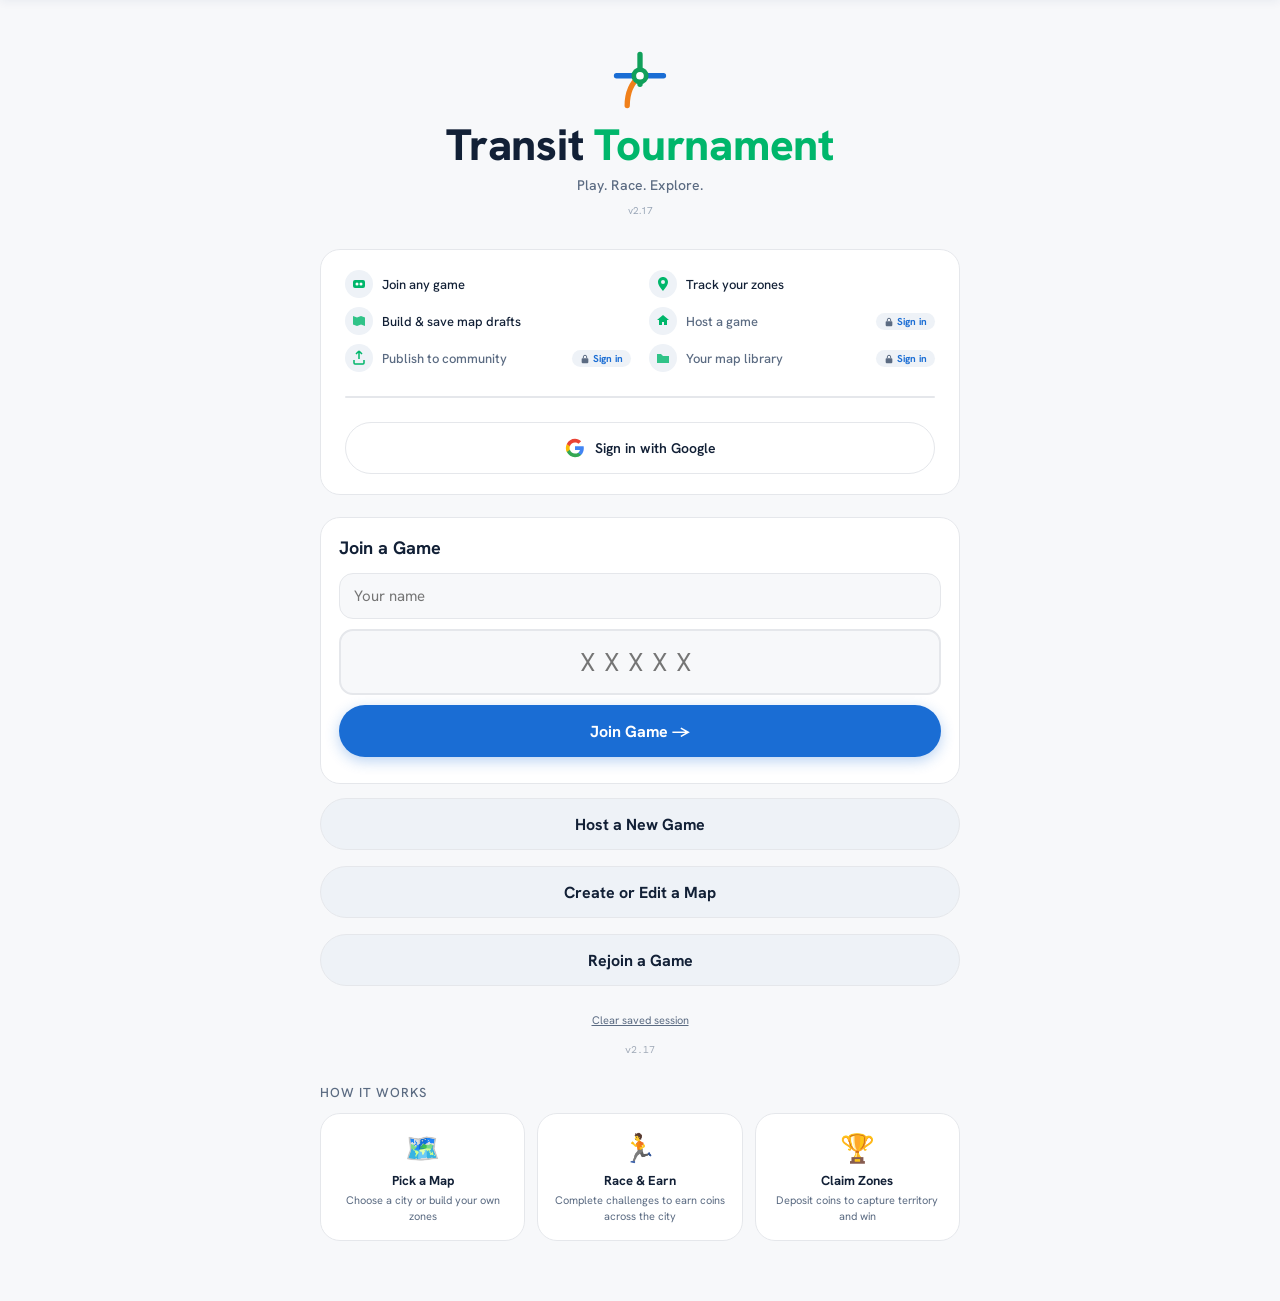
==== commit 737b1f7d: "v2.17: Remove Zone Challenge mechanic; add built-in Washington DC map Zone Challenge removal (mechan" ====
--- a/index.html
+++ b/index.html
@@ -137,8 +137,6 @@
 .lobby-unassigned h4{font-size:11px;font-weight:700;letter-spacing:.5px;text-transform:uppercase;color:var(--muted);margin-bottom:8px;}
 .lobby-unassigned .chips{display:flex;flex-wrap:wrap;gap:4px;min-height:32px;}
 @keyframes blink{0%,100%{opacity:1}50%{opacity:.3}}
-@keyframes contested-pulse{0%,100%{opacity:.3}50%{opacity:.7}}
-.contested-zone{animation:contested-pulse 2s ease-in-out infinite;}
 
 /* WAITING */
 #screenWaiting{align-items:center;justify-content:center;padding:24px;background:var(--surface);}
@@ -810,9 +808,6 @@
     <div style="padding:0 20px 14px;">
       <button class="btn btn-p" style="width:100%;font-size:16px;padding:14px;" onclick="openDepositFlow()">Deposit Coins</button>
       <div id="depositZoneHint" style="font-size:11px;color:var(--muted);text-align:center;margin-top:8px;"></div>
-      <div id="zoneChallengeBtn" style="display:none;margin-top:10px;">
-        <button class="btn" style="width:100%;font-size:15px;padding:12px;background:linear-gradient(135deg,#dc2626,#991b1b);color:white;border:none;border-radius:20px;" onclick="initiateZoneChallenge()">Zone Challenge<div id="zoneChallengeSub" style="font-size:11px;font-weight:400;opacity:.8;margin-top:2px;"></div></button>
-      </div>
     </div>
     <div class="stitle" style="margin-top:0">Zone Status</div>
     <div id="zoneContainer"></div>
@@ -948,74 +943,6 @@
   </div>
 
 
-<!-- ZONE CHALLENGE OVERLAY -->
-<div id="challengeOverlay" style="display:none;position:fixed;inset:0;z-index:980;background:linear-gradient(135deg,var(--bg) 0%,var(--surface2) 100%);flex-direction:column;overflow-y:auto;color:var(--fg);text-align:center;padding:24px;padding-top:calc(24px + env(safe-area-inset-top));">
-  <div style="margin-bottom:8px;"><svg viewBox="0 0 40 40" style="width:40px;height:40px"><path d="M10 30l8-8m4-4l8-8M30 10l-8 8m-4 4l-8 8" stroke="var(--red)" stroke-width="3" stroke-linecap="round"/><circle cx="20" cy="20" r="4" fill="var(--red)" opacity=".6"/></svg></div>
-  <div id="challengeTitle" style="font-family:var(--font);font-weight:800;font-size:28px;letter-spacing:2px;margin-bottom:4px;">ZONE CHALLENGE</div>
-  <div id="challengeSubtitle" style="font-size:13px;color:var(--muted);margin-bottom:16px;"></div>
-  <!-- Pending phase: challenger waiting / defender accept-decline -->
-  <div id="chPhasePending" style="display:none;width:100%;max-width:380px;margin:0 auto;">
-    <div id="chPendingChallenger" style="display:none;">
-      <div style="background:var(--surface2);border-radius:20px;padding:16px;margin-bottom:12px;">
-        <div style="font-size:13px;color:var(--muted);">Waiting for defender to respond...</div>
-        <div id="chPendingTimer" style="font-family:var(--font);font-weight:800;font-size:42px;color:#f59e0b;margin-top:8px;">03:00</div>
-      </div>
-      <div style="font-size:12px;color:var(--muted);">Challenge will be voided if not accepted within 3 minutes.</div>
-    </div>
-    <div id="chPendingDefender" style="display:none;">
-      <div style="background:var(--surface);border:1px solid var(--border);border-radius:20px;padding:16px;margin-bottom:12px;">
-        <div style="font-size:14px;font-weight:700;margin-bottom:8px;" id="chDefenderPrompt"></div>
-        <div style="font-size:12px;color:var(--muted);margin-bottom:12px;">You must match their wager to accept.</div>
-        <div id="chDefenderTimer" style="font-family:var(--font);font-weight:800;font-size:36px;color:#f59e0b;margin-bottom:12px;">03:00</div>
-        <div style="display:flex;gap:10px;">
-          <button class="btn" style="flex:1;background:#059669;color:white;border:none;padding:12px;font-size:14px;font-weight:700;" onclick="respondToChallenge(true)">Accept & Match Wager</button>
-          <button class="btn" style="flex:1;background:var(--surface2);color:var(--fg);border:1px solid var(--border);padding:12px;font-size:14px;" onclick="respondToChallenge(false)">Decline</button>
-        </div>
-      </div>
-    </div>
-  </div>
-  <!-- Active phase: challenge text, timer, photo upload -->
-  <div id="chPhaseActive" style="display:none;width:100%;max-width:380px;margin:0 auto;">
-    <div style="background:var(--surface);border:1px solid var(--border);border-radius:20px;padding:14px 18px;margin-bottom:12px;font-size:14px;font-weight:700;line-height:1.5;" id="chActiveTask"></div>
-    <div style="background:var(--surface2);border-radius:20px;padding:12px;margin-bottom:12px;">
-      <div style="font-size:11px;color:var(--muted);text-transform:uppercase;letter-spacing:1px;margin-bottom:4px;">Time Remaining</div>
-      <div id="chActiveTimer" style="font-family:var(--font);font-weight:800;font-size:48px;letter-spacing:3px;color:#f59e0b;">08:00</div>
-    </div>
-    <div id="chActiveSubmitSection">
-      <input type="file" id="chActivePhoto" accept="image/*" capture="environment" style="display:none" onchange="handleZoneChallengePhoto(this)">
-      <button class="btn" style="background:var(--surface2);color:var(--fg);border:1px solid var(--border);width:100%;margin-bottom:8px;padding:12px;font-size:14px;" onclick="document.getElementById('chActivePhoto').click()">📷 Take Photo</button>
-      <div id="chActivePhotoStatus" style="font-size:11px;color:var(--muted);margin-bottom:8px;"></div>
-      <button id="chActiveSubmitBtn" class="btn" style="background:#e63946;color:white;border:none;width:100%;font-size:15px;padding:14px;" onclick="submitZoneChallengePhoto()" disabled>Submit Photo</button>
-    </div>
-    <div id="chActiveSubmitted" style="display:none;font-size:13px;color:#4ade80;margin-top:8px;">✓ Photo submitted — waiting for opponent…</div>
-    <div id="chActiveStatus" style="margin-top:10px;font-size:12px;color:var(--muted);"></div>
-  </div>
-  <!-- Voting phase -->
-  <div id="chPhaseVoting" style="display:none;width:100%;max-width:380px;margin:0 auto;">
-    <div style="font-family:var(--font);font-weight:800;font-size:22px;letter-spacing:2px;margin-bottom:12px;">VOTE ON OPPONENT'S SUBMISSION</div>
-    <div id="chVoteContent" style="margin-bottom:12px;">
-      <img id="chVoteImg" src="" style="width:100%;max-height:260px;object-fit:contain;border-radius:20px;background:var(--surface2);margin-bottom:10px;">
-      <div id="chVoteNoPhoto" style="display:none;background:var(--surface2);border-radius:20px;padding:20px;margin-bottom:10px;font-size:13px;color:var(--muted);">No photo submitted by opponent.</div>
-    </div>
-    <div id="chVoteButtons" style="display:flex;gap:10px;margin-bottom:10px;">
-      <button class="btn" style="flex:1;background:#059669;color:white;border:none;padding:12px;font-size:14px;font-weight:700;" onclick="voteOnZoneChallenge(true)">Approve</button>
-      <button class="btn" style="flex:1;background:#dc2626;color:white;border:none;padding:12px;font-size:14px;font-weight:700;" onclick="showZoneChallengeRejectForm()">❌ Reject</button>
-    </div>
-    <div id="chVoteRejectForm" style="display:none;margin-bottom:10px;">
-      <textarea id="chVoteRejectReason" placeholder="Reason for rejection (required)" style="width:100%;background:var(--surface);border:1px solid var(--border);color:var(--fg);border-radius:14px;padding:10px;font-size:13px;min-height:60px;resize:none;margin-bottom:8px;"></textarea>
-      <button class="btn" style="background:#dc2626;color:white;border:none;width:100%;padding:10px;" onclick="voteOnZoneChallenge(false)">Confirm Rejection</button>
-    </div>
-    <div id="chVoteWaiting" style="display:none;font-size:13px;color:#4ade80;">✓ Vote submitted — waiting for opponent's vote…</div>
-    <div id="chVoteAutoTimer" style="font-size:11px;color:var(--muted);margin-top:8px;"></div>
-  </div>
-  <!-- Result phase -->
-  <div id="chPhaseResult" style="display:none;width:100%;max-width:380px;margin:0 auto;">
-    <div id="chResultIcon" style="font-size:64px;margin-bottom:8px;"></div>
-    <div id="chResultTitle" style="font-family:var(--font);font-weight:800;font-size:32px;letter-spacing:2px;margin-bottom:8px;"></div>
-    <div id="chResultDetail" style="font-size:13px;color:var(--muted);margin-bottom:20px;line-height:1.6;"></div>
-    <button class="btn" style="background:var(--surface2);color:var(--fg);border:1px solid var(--border);width:100%;padding:12px;" onclick="dismissChallenge()">Continue Game</button>
-  </div>
-</div>
 
 
 <!-- LUNCH OVERLAY -->
@@ -1465,7 +1392,7 @@
 <script src="https://www.gstatic.com/firebasejs/10.12.0/firebase-auth-compat.js"></script>
 <script>
 const FB_URL='https://battle-for-washington-default-rtdb.firebaseio.com';
-const APP_VERSION='2.16';
+const APP_VERSION='2.17';
 
 // ── DIAGNOSTIC LOG ─────────────────────────────────────────────────
 // Ring buffer of app events + errors, persisted to localStorage.
@@ -2497,11 +2424,45 @@
 ];
 
 const LCOLORS={red:"var(--rl)",blue:"var(--bl)",orange:"var(--ol)",green:"var(--gl)",silver:"var(--sl)",yellow:"var(--yl)"};
+
+// ── BUILT-IN DC MAP ───────────────────────────────────────────────
+// The original baked-in Washington DC game, packaged as a community-map
+// entry so it flows through the exact same selection + game pipeline.
+function _builtinDCMap(){
+  const lineName=id=>id.charAt(0).toUpperCase()+id.slice(1)+' Line';
+  const transitLines={};
+  Object.entries(MLINES).forEach(([id,cfg])=>{
+    const stations=METRO_STATIONS.filter(s=>s.line.split(',').map(x=>x.trim()).includes(id)).map(s=>({name:s.name,lat:s.lat,lng:s.lng}));
+    transitLines[id]={name:lineName(id),type:'metro',color:cfg.color,w:cfg.w,opacity:cfg.opacity||.9,paths:cfg.paths,stations,stops:stations,zonesServed:ZONES.filter(z=>(z.lines||[]).includes(id)).map(z=>z.code),imported:true};
+  });
+  return {
+    id:'builtin_dc',
+    name:'Washington DC — The Original',
+    cityName:'Washington, DC',
+    cityTag:'washington-dc',
+    desc:'The original Transit Tournament map: '+ZONES.length+' zones across DC, Maryland & Virginia on the WMATA Metro, with '+LANDMARKS.length+' landmarks.',
+    creator:'Transit Tournament',creatorId:'builtin',createdAt:0,playCount:0,creatorPhoto:null,thumbnail:null,builtin:true,
+    config:{
+      cityName:'Washington, DC',
+      cityCenter:{lat:MALL_LAT,lng:MALL_LNG},
+      transitMode:'transit',
+      transitTypes:['transit'],
+      zones:ZONES,
+      landmarks:LANDMARKS.map(l=>({name:l.name,hint:l.hint||'',lat:l.lat,lng:l.lng,coins:0})),
+      transitStops:METRO_STATIONS,
+      transitLines,
+      lines:Object.keys(MLINES).map(id=>({id,name:lineName(id),zonesServed:ZONES.filter(z=>(z.lines||[]).includes(id)).map(z=>z.code)})),
+      lineBonuses:LINE_BONUSES,
+      // Enable the full shop, matching how the original DC game played
+      shopConfig:SHOP_ITEMS_DATA.map(i=>({id:i.name,enabled:true,cost:parseInt(i.cost)||0}))
+    }
+  };
+}
 const PAL=["#e63946","#2563eb","#059669","#d97706","#7c3aed","#db2777","#0891b2","#ea580c"];
 
 // STATE
 // Canonical blank game state — the shape is defined here and nowhere else.
-function freshG(){return {activeChallenge:null,config:{start:"10:00",end:"19:00",lunchStart:"12:00",lunchEnd:"13:00",score:"18:00"},teams:[],players:{},zones:{},curses:[],locs:{},gpsLocs:{},log:[],chat:[],claimedTasks:{},detours:{},flop:[],flopClaims:{},coins:{},lastFlopActivity:0,landmark:null,started:false,gameCode:'',emergencyDeps:{},landmarkClaims:{}};}
+function freshG(){return {config:{start:"10:00",end:"19:00",lunchStart:"12:00",lunchEnd:"13:00",score:"18:00"},teams:[],players:{},zones:{},curses:[],locs:{},gpsLocs:{},log:[],chat:[],claimedTasks:{},detours:{},flop:[],flopClaims:{},coins:{},lastFlopActivity:0,landmark:null,started:false,gameCode:'',emergencyDeps:{},landmarkClaims:{}};}
 let G=freshG();
 let LS={playerId:'',playerName:'',isHost:false,myTeamIdx:-1,fbUrl:FB_URL,gameCode:'',mode:''};
 let pollIv=null,lastTs=0,mapReady=false,zPolys={},locMarkers={},bfwMap=null;
@@ -2865,9 +2826,6 @@
       if(claim.status==='pending'&&claim.teamIdx!==LS.myTeamIdx&&(!claim.votes||claim.votes[LS.myTeamIdx]===undefined))return true;
     }
   }
-  // Active zone challenge involving me
-  const ch=G.activeChallenge;
-  if(ch&&ch.result===null&&(ch.challengerIdx===LS.myTeamIdx||ch.defenderIdx===LS.myTeamIdx))return true;
   // Active locate curse on my team (need to push GPS often)
   if(G.curses&&G.curses.some(c=>c.active&&c.type==='locate'&&c.target===LS.myTeamIdx&&c.expiresAt&&c.expiresAt>Date.now()))return true;
   // I am being tracked (pushing GPS)
@@ -2990,7 +2948,6 @@
       const lcp=document.getElementById('lunchChatPanel');if(lcp&&lcp.style.display==='flex')renderLunchChat();
     }
     checkForPendingVotes();
-    checkForActiveChallenge();checkContestedZoneExpiry();
     // Landmark auto-refresh: host checks 30-min timeout
     if(LS.isHost&&G.landmark&&!G.landmark.claimedBy){
       const pending=G.flopClaims&&G.flopClaims['landmark']&&G.flopClaims['landmark'].status==='pending';
@@ -4039,7 +3996,7 @@
 }
 function renderMapColors(){
   if(!mapReady)return;
-  getZones().forEach(z=>{const poly=zPolys[z.code];if(!poly)return;const deps=G.zones&&G.zones[z.code]||{},l=getL(deps);const contested=G.contestedZones&&G.contestedZones[z.code]&&G.contestedZones[z.code].until>Date.now();if(l>=0&&l<G.teams.length){const c=G.teams[l].color;poly.setStyle({fillColor:c,fillOpacity:contested?.45:.25,color:c,weight:contested?3:2,dashArray:contested?'8 4':null});}else poly.setStyle({fillColor:'#3b82f6',fillOpacity:.05,color:'#94a3b8',weight:1.5,dashArray:null});if(poly._path)poly._path.classList.toggle('contested-zone',!!contested);});
+  getZones().forEach(z=>{const poly=zPolys[z.code];if(!poly)return;const deps=G.zones&&G.zones[z.code]||{},l=getL(deps);if(l>=0&&l<G.teams.length){const c=G.teams[l].color;poly.setStyle({fillColor:c,fillOpacity:.25,color:c,weight:2,dashArray:null});}else poly.setStyle({fillColor:'#3b82f6',fillOpacity:.05,color:'#94a3b8',weight:1.5,dashArray:null});});
   renderMZL();updateLocateMarkers();renderLandmarkMarker();updateUserLocation();
   const ml=document.getElementById('mapLegend');
   if(ml)ml.style.display=isCustomMap()?'none':'block';
@@ -4155,7 +4112,6 @@
     hint.textContent='You are in: '+(zone?zoneName:'outside all zones')+' · '+Math.round(dist)+'m from nearest station';
     hint.style.color=zone?'var(--green)':'var(--muted)';
   }
-  updateZoneChallengeBtn();
 }
 
 let curZone=null;
@@ -4419,374 +4375,6 @@
   if(depBtn){depBtn.disabled=false;depBtn.textContent='Deposit Coins';}
 }
 
-
-// ZONE CHALLENGE
-let _zcPhotoUrl=null;
-let _zcInterval=null;
-
-function updateZoneChallengeBtn(){
-  const btn=document.getElementById('zoneChallengeBtn');
-  const sub=document.getElementById('zoneChallengeSub');
-  if(!btn)return;
-  btn.style.display='none';
-  if(!G.started||LS.myTeamIdx<0)return;
-  if(G.activeChallenge&&G.activeChallenge.result===null)return;
-  const lat=_freshLat,lng=_freshLng;
-  if(!lat)return;
-  const zone=getGpsZone();
-  if(!zone)return;
-  const deps=G.zones&&G.zones[zone]||{};
-  const leader=getL(deps);
-  if(leader<0||leader===LS.myTeamIdx)return;
-  const dist=distToNearestStation(lat,lng);
-  const minDist=getMinDistFromTransit();
-  if(dist<minDist)return;
-  if(G.contestedZones&&G.contestedZones[zone]&&G.contestedZones[zone].until>Date.now())return;
-  const defName=G.teams[leader]?.name||'?';
-  btn.style.display='block';
-  if(sub)sub.textContent='Challenge '+defName+' for '+zone;
-}
-
-function initiateZoneChallenge(){
-  if(!G.started||LS.myTeamIdx<0){showToast('Game not started or no team.','warn');return;}
-  if(G.activeChallenge&&G.activeChallenge.result===null){showToast('A challenge is already active.','warn');return;}
-  const zone=getGpsZone();
-  if(!zone){showToast('GPS could not detect your zone.','warn');return;}
-  const deps=G.zones&&G.zones[zone]||{};
-  const leader=getL(deps);
-  if(leader<0){showToast('No team controls this zone.','warn');return;}
-  if(leader===LS.myTeamIdx){showToast('Your team controls this zone.','warn');return;}
-  if(G.contestedZones&&G.contestedZones[zone]&&G.contestedZones[zone].until>Date.now()){showToast('This zone is contested — challenge blocked for 30 minutes.','warn');return;}
-  const lat=_freshLat,lng=_freshLng;
-  if(lat){const dist=distToNearestStation(lat,lng);const minDist=getMinDistFromTransit();if(dist<minDist){showToast('Too close to a metro station.','warn');return;}}
-  const myCoins=(G.coins&&G.coins[LS.myTeamIdx])||0;
-  const defName=G.teams[leader]?.name||'?';
-  const html='<div style="text-align:center;padding:16px;"><div style="font-size:36px;margin-bottom:8px;">⚔️</div>'+
-    '<div style="font-family:var(--font);font-size:22px;letter-spacing:2px;margin-bottom:8px;">ZONE CHALLENGE</div>'+
-    '<div style="font-size:13px;color:var(--muted);margin-bottom:16px;">Challenge <b>'+esc(defName)+'</b> for zone <b>'+zone+'</b></div>'+
-    '<div style="margin-bottom:12px;"><label style="font-size:12px;color:var(--muted);display:block;margin-bottom:4px;">Wager (coins)</label>'+
-    '<input type="number" id="zcWagerInput" min="1" max="'+myCoins+'" placeholder="1–'+myCoins+'" style="width:100%;padding:10px;border:1px solid var(--border);border-radius:14px;font-size:16px;text-align:center;"></div>'+
-    '<div style="font-size:11px;color:var(--muted);margin-bottom:16px;">Defender must match your wager within 3 minutes or forfeit.</div>'+
-    '<div style="display:flex;gap:10px;">'+
-    '<button class="btn btn-g" style="flex:1;" onclick="closeZcModal()">Cancel</button>'+
-    '<button class="btn btn-p" style="flex:1;" onclick="confirmZoneChallenge(\''+zone+'\','+leader+')">Challenge!</button></div></div>';
-  const mo=document.createElement('div');
-  mo.id='zcModal';
-  mo.style.cssText='position:fixed;inset:0;z-index:970;background:rgba(0,0,0,.5);display:flex;align-items:center;justify-content:center;padding:16px;';
-  mo.innerHTML='<div style="background:var(--surface);border-radius:20px;width:100%;max-width:360px;box-shadow:var(--shadow);">'+html+'</div>';
-  document.body.appendChild(mo);
-}
-
-function closeZcModal(){const m=document.getElementById('zcModal');if(m)m.remove();}
-
-async function confirmZoneChallenge(zone,defenderIdx){
-  const inp=document.getElementById('zcWagerInput');
-  const wager=parseInt(inp?.value)||0;
-  if(wager<1){showToast('Enter a wager of at least 1 coin.','warn');return;}
-  const myCoins=(G.coins&&G.coins[LS.myTeamIdx])||0;
-  if(wager>myCoins){showToast('Not enough coins.','error');return;}
-  closeZcModal();
-  if(!G.coins)G.coins={};
-  G.coins[LS.myTeamIdx]=Math.max(0,(G.coins[LS.myTeamIdx]||0)-wager);
-  const now=Date.now();
-  G.activeChallenge={
-    id:'ch_'+now,
-    challengerIdx:LS.myTeamIdx,
-    defenderIdx:defenderIdx,
-    contestedZone:zone,
-    wager:wager,
-    phase:'pending',
-    createdAt:now,
-    acceptDeadline:now+3*60000,
-    acceptedAt:null,
-    challenge:null,
-    activeAt:null,
-    endsAt:null,
-    submissions:{},
-    votes:{},
-    declined:false,
-    result:null
-  };
-  const cn=G.teams[LS.myTeamIdx]?.name||'?',dn=G.teams[defenderIdx]?.name||'?';
-  logEv('<b>'+esc(cn)+'</b> challenges <b>'+esc(dn)+'</b> for zone '+zone+'! Wager: '+wager+' coins.');
-  sendPN('Zone Challenge!',cn+' challenges '+dn+' for '+zone+'!');
-  await pushState();
-  showChallengeOverlay();
-}
-
-async function respondToChallenge(accept){
-  const ch=G.activeChallenge;
-  if(!ch||ch.phase!=='pending')return;
-  const dn=G.teams[ch.defenderIdx]?.name||'?',cn=G.teams[ch.challengerIdx]?.name||'?';
-  if(accept){
-    const defCoins=(G.coins&&G.coins[ch.defenderIdx])||0;
-    if(defCoins<ch.wager){showToast('Not enough coins to match the wager ('+ch.wager+').','error');return;}
-    if(!G.coins)G.coins={};
-    G.coins[ch.defenderIdx]=Math.max(0,(G.coins[ch.defenderIdx]||0)-ch.wager);
-    ch.acceptedAt=Date.now();
-    const pool=FLOP_CHALLENGES.filter(f=>f.coins<=2);
-    ch.challenge=pool[Math.floor(Math.random()*pool.length)]||{text:'Take a creative photo',coins:1};
-    ch.activeAt=Date.now();
-    ch.endsAt=Date.now()+8*60000;
-    ch.phase='active';
-    logEv('<b>'+esc(dn)+'</b> accepted the Zone Challenge! Task: '+esc(ch.challenge.text));
-  } else {
-    ch.declined=true;
-    ch.phase='done';
-    ch.result='void';
-    if(!G.coins)G.coins={};
-    G.coins[ch.challengerIdx]=(G.coins[ch.challengerIdx]||0)+ch.wager;
-    if(!G.contestedZones)G.contestedZones={};
-    G.contestedZones[ch.contestedZone]={until:Date.now()+30*60000};
-    logEv('<b>'+esc(dn)+'</b> declined the Zone Challenge. Zone '+ch.contestedZone+' is contested for 30 minutes.');
-  }
-  await pushState();
-  showChallengeOverlay();
-  renderAll();
-}
-
-function handleZoneChallengePhoto(input){
-  const file=input.files[0];if(!file)return;
-  const status=document.getElementById('chActivePhotoStatus');
-  if(status)status.textContent='Uploading…';
-  uploadToCloudinary(file).then(url=>{
-    _zcPhotoUrl=url;
-    if(status)status.textContent='✓ Photo ready';
-    const btn=document.getElementById('chActiveSubmitBtn');if(btn)btn.disabled=false;
-  }).catch(()=>{if(status)status.textContent='Upload failed';});
-  input.value='';
-}
-
-async function submitZoneChallengePhoto(){
-  const ch=G.activeChallenge;if(!ch||ch.phase!=='active')return;
-  if(!_zcPhotoUrl){showToast('Take a photo first.','warn');return;}
-  if(!ch.submissions)ch.submissions={};
-  ch.submissions[LS.myTeamIdx]={photoUrl:_zcPhotoUrl,submittedAt:Date.now()};
-  _zcPhotoUrl=null;
-  const both=ch.submissions[ch.challengerIdx]&&ch.submissions[ch.defenderIdx];
-  if(both){ch.phase='voting';ch.votingDeadline=Date.now()+5*60000;}
-  await pushState();
-  showChallengeOverlay();
-}
-
-function showZoneChallengeRejectForm(){
-  const f=document.getElementById('chVoteRejectForm');if(f)f.style.display='block';
-  const b=document.getElementById('chVoteButtons');if(b)b.style.display='none';
-}
-
-async function voteOnZoneChallenge(approved){
-  const ch=G.activeChallenge;if(!ch||ch.phase!=='voting')return;
-  if(!approved){
-    const reason=document.getElementById('chVoteRejectReason')?.value?.trim();
-    if(!reason){showToast('Please provide a reason for rejection.','warn');return;}
-    if(!ch.votes)ch.votes={};
-    ch.votes[LS.myTeamIdx]={approved:false,reason:reason,votedAt:Date.now()};
-  } else {
-    if(!ch.votes)ch.votes={};
-    ch.votes[LS.myTeamIdx]={approved:true,reason:'',votedAt:Date.now()};
-  }
-  const bothVoted=ch.votes[ch.challengerIdx]&&ch.votes[ch.defenderIdx];
-  if(bothVoted)resolveZoneChallenge();
-  await pushState();
-  showChallengeOverlay();
-}
-
-function resolveZoneChallenge(){
-  const ch=G.activeChallenge;
-  if(!ch||ch.result!==null)return;
-  if(_zcInterval){clearInterval(_zcInterval);_zcInterval=null;}
-  if(!G.coins)G.coins={};
-  if(!G.zones)G.zones={};
-  const cn=G.teams[ch.challengerIdx]?.name||'?',dn=G.teams[ch.defenderIdx]?.name||'?';
-  const cVote=ch.votes&&ch.votes[ch.defenderIdx];
-  const dVote=ch.votes&&ch.votes[ch.challengerIdx];
-  const cApproved=cVote&&cVote.approved;
-  const dApproved=dVote&&dVote.approved;
-  if(cApproved&&dApproved){
-    ch.result='challenger';
-    const zone=ch.contestedZone;
-    if(zone){
-      if(!G.zones[zone])G.zones[zone]={};
-      G.zones[zone][ch.challengerIdx]=(parseInt(G.zones[zone][ch.challengerIdx])||0)+ch.wager*2;
-    }
-    logEv('<b>'+esc(cn)+'</b> wins the Zone Challenge! '+ch.wager*2+' coins deposited in '+zone+'.');
-  } else if(cApproved&&!dApproved){
-    ch.result='challenger';
-    const zone=ch.contestedZone;
-    if(zone){
-      if(!G.zones[zone])G.zones[zone]={};
-      G.zones[zone][ch.challengerIdx]=(parseInt(G.zones[zone][ch.challengerIdx])||0)+ch.wager*2;
-    }
-    logEv('<b>'+esc(cn)+'</b> wins the Zone Challenge (only approved submission)! '+ch.wager*2+' coins deposited in '+zone+'.');
-  } else if(!cApproved&&dApproved){
-    ch.result='defender';
-    G.coins[ch.defenderIdx]=(G.coins[ch.defenderIdx]||0)+ch.wager*2;
-    logEv('<b>'+esc(dn)+'</b> defends the zone! Both wagers ('+ch.wager*2+' coins) go to '+dn+'.');
-  } else {
-    ch.result='draw';
-    G.coins[ch.challengerIdx]=(G.coins[ch.challengerIdx]||0)+ch.wager;
-    G.coins[ch.defenderIdx]=(G.coins[ch.defenderIdx]||0)+ch.wager;
-    logEv('Zone Challenge draw — wagers returned.');
-  }
-  ch.phase='done';
-  pushState();
-  renderAll();
-}
-
-function showChallengeOverlay(){
-  const ch=G.activeChallenge;
-  if(!ch)return;
-  const myTeam=LS.myTeamIdx;
-  const involved=myTeam===ch.challengerIdx||myTeam===ch.defenderIdx||LS.isHost;
-  if(!involved)return;
-  const ov=document.getElementById('challengeOverlay');
-  if(!ov)return;
-  ov.style.display='flex';
-  const cn=G.teams[ch.challengerIdx]?.name||'?',dn=G.teams[ch.defenderIdx]?.name||'?';
-  document.getElementById('challengeTitle').textContent='ZONE CHALLENGE';
-  document.getElementById('challengeSubtitle').textContent=cn+' vs '+dn+' · '+ch.wager+' coin wager · Zone '+ch.contestedZone;
-  ['chPhasePending','chPhaseActive','chPhaseVoting','chPhaseResult'].forEach(id=>{const e=document.getElementById(id);if(e)e.style.display='none';});
-  if(ch.phase==='pending')showChPending(ch,myTeam);
-  else if(ch.phase==='active')showChActive(ch,myTeam);
-  else if(ch.phase==='voting')showChVoting(ch,myTeam);
-  else if(ch.phase==='done')showChResult(ch,myTeam);
-  if(_zcInterval)clearInterval(_zcInterval);
-  if(ch.result===null)_zcInterval=setInterval(()=>updateChallengeTimers(),1000);
-}
-
-function showChPending(ch,myTeam){
-  document.getElementById('chPhasePending').style.display='block';
-  const isChallenger=myTeam===ch.challengerIdx;
-  document.getElementById('chPendingChallenger').style.display=isChallenger?'block':'none';
-  document.getElementById('chPendingDefender').style.display=isChallenger?'none':'block';
-  if(!isChallenger){
-    const cn=G.teams[ch.challengerIdx]?.name||'?';
-    document.getElementById('chDefenderPrompt').textContent=cn+' challenges you for zone '+ch.contestedZone+'! Wager: '+ch.wager+' coins.';
-  }
-}
-
-function showChActive(ch,myTeam){
-  document.getElementById('chPhaseActive').style.display='block';
-  document.getElementById('chActiveTask').textContent=ch.challenge?ch.challenge.text:'Complete the challenge';
-  const mySub=ch.submissions&&ch.submissions[myTeam];
-  document.getElementById('chActiveSubmitSection').style.display=mySub?'none':'block';
-  document.getElementById('chActiveSubmitted').style.display=mySub?'block':'none';
-  let status='';
-  const cSub=ch.submissions&&ch.submissions[ch.challengerIdx];
-  const dSub=ch.submissions&&ch.submissions[ch.defenderIdx];
-  const cn=G.teams[ch.challengerIdx]?.name||'?',dn=G.teams[ch.defenderIdx]?.name||'?';
-  status+=cn+': '+(cSub?'✅ submitted':'⏳ pending')+' · '+dn+': '+(dSub?'✅ submitted':'⏳ pending');
-  document.getElementById('chActiveStatus').textContent=status;
-}
-
-function showChVoting(ch,myTeam){
-  document.getElementById('chPhaseVoting').style.display='block';
-  const myVote=ch.votes&&ch.votes[myTeam];
-  if(myVote){
-    document.getElementById('chVoteButtons').style.display='none';
-    document.getElementById('chVoteRejectForm').style.display='none';
-    document.getElementById('chVoteWaiting').style.display='block';
-  } else {
-    document.getElementById('chVoteButtons').style.display='flex';
-    document.getElementById('chVoteRejectForm').style.display='none';
-    document.getElementById('chVoteWaiting').style.display='none';
-  }
-  const opponentIdx=myTeam===ch.challengerIdx?ch.defenderIdx:ch.challengerIdx;
-  const opSub=ch.submissions&&ch.submissions[opponentIdx];
-  const img=document.getElementById('chVoteImg');
-  const noPhoto=document.getElementById('chVoteNoPhoto');
-  if(opSub&&opSub.photoUrl){img.src=opSub.photoUrl;img.style.display='block';if(noPhoto)noPhoto.style.display='none';}
-  else{img.style.display='none';if(noPhoto)noPhoto.style.display='block';}
-}
-
-function showChResult(ch,myTeam){
-  document.getElementById('chPhaseResult').style.display='block';
-  const isChallenger=myTeam===ch.challengerIdx;
-  const cn=G.teams[ch.challengerIdx]?.name||'?',dn=G.teams[ch.defenderIdx]?.name||'?';
-  let icon='',title='',detail='';
-  if(ch.result==='void'){
-    icon='🚫';title='CHALLENGE VOIDED';detail='The challenge was declined. Wager returned.';
-  } else if(ch.result==='draw'){
-    icon='🤝';title='DRAW';detail='Neither submission was approved. Wagers returned to both teams.';
-  } else if(ch.result==='challenger'){
-    icon=isChallenger?'🏆':'😔';
-    title=isChallenger?'YOU WON!':'YOU LOST';
-    detail=cn+' wins! '+ch.wager*2+' coins deposited into zone '+ch.contestedZone+'.';
-  } else if(ch.result==='defender'){
-    icon=isChallenger?'😔':'🏆';
-    title=isChallenger?'YOU LOST':'YOU WON!';
-    detail=dn+' defends! Both wagers ('+ch.wager*2+' coins) added to '+dn+'\'s coins.';
-  }
-  document.getElementById('chResultIcon').textContent=icon;
-  document.getElementById('chResultTitle').textContent=title;
-  document.getElementById('chResultDetail').textContent=detail;
-}
-
-function updateChallengeTimers(){
-  const ch=G.activeChallenge;if(!ch||ch.result!==null)return;
-  const now=Date.now();
-  if(ch.phase==='pending'){
-    const rem=Math.max(0,ch.acceptDeadline-now);
-    const m=Math.floor(rem/60000),s=Math.floor((rem%60000)/1000);
-    const ts=String(m).padStart(2,'0')+':'+String(s).padStart(2,'0');
-    const t1=document.getElementById('chPendingTimer');if(t1)t1.textContent=ts;
-    const t2=document.getElementById('chDefenderTimer');if(t2)t2.textContent=ts;
-    if(rem<=0&&LS.isHost){
-      ch.declined=true;ch.phase='done';ch.result='void';
-      if(!G.coins)G.coins={};
-      G.coins[ch.challengerIdx]=(G.coins[ch.challengerIdx]||0)+ch.wager;
-      if(!G.contestedZones)G.contestedZones={};
-      G.contestedZones[ch.contestedZone]={until:Date.now()+30*60000};
-      logEv('Zone Challenge timed out — '+G.teams[ch.defenderIdx]?.name+' did not respond. Wager returned.');
-      pushState();showChallengeOverlay();renderAll();
-    }
-  } else if(ch.phase==='active'){
-    const rem=Math.max(0,ch.endsAt-now);
-    const m=Math.floor(rem/60000),s=Math.floor((rem%60000)/1000);
-    document.getElementById('chActiveTimer').textContent=String(m).padStart(2,'0')+':'+String(s).padStart(2,'0');
-    if(rem<=0&&LS.isHost){
-      ch.phase='voting';ch.votingDeadline=Date.now()+5*60000;
-      pushState();showChallengeOverlay();
-    }
-  } else if(ch.phase==='voting'){
-    const deadline=ch.votingDeadline||Date.now()+5*60000;
-    const rem=Math.max(0,deadline-now);
-    const m=Math.floor(rem/60000),s=Math.floor((rem%60000)/1000);
-    const ta=document.getElementById('chVoteAutoTimer');
-    if(ta)ta.textContent='Auto-accept in '+String(m).padStart(2,'0')+':'+String(s).padStart(2,'0');
-    if(rem<=0&&LS.isHost){
-      if(!ch.votes)ch.votes={};
-      if(!ch.votes[ch.challengerIdx])ch.votes[ch.challengerIdx]={approved:true,reason:'auto-accepted',votedAt:Date.now()};
-      if(!ch.votes[ch.defenderIdx])ch.votes[ch.defenderIdx]={approved:true,reason:'auto-accepted',votedAt:Date.now()};
-      resolveZoneChallenge();showChallengeOverlay();
-    }
-  }
-}
-
-function dismissChallenge(){
-  document.getElementById('challengeOverlay').style.display='none';
-  if(_zcInterval){clearInterval(_zcInterval);_zcInterval=null;}
-}
-
-function checkForActiveChallenge(){
-  const ch=G.activeChallenge;
-  if(!ch||ch.result!==null)return;
-  const involved=LS.myTeamIdx===ch.challengerIdx||LS.myTeamIdx===ch.defenderIdx;
-  if(!involved&&!LS.isHost)return;
-  const ov=document.getElementById('challengeOverlay');
-  if(ov&&ov.style.display==='none')showChallengeOverlay();
-  else updateChallengeTimers();
-}
-
-function checkContestedZoneExpiry(){
-  if(!G.contestedZones)return;
-  const now=Date.now();
-  let changed=false;
-  for(const z of Object.keys(G.contestedZones)){
-    if(G.contestedZones[z].until<=now){delete G.contestedZones[z];changed=true;}
-  }
-  if(changed&&LS.isHost)pushState();
-}
 
 // ── SHOP LOGIC ─────────────────────────────────────────────────────────────
 // SHOP_ITEMS_DATA hoisted
@@ -5074,15 +4662,6 @@
       else if(claim.type==='detour')label=team+' — Detour: '+esc(claim.station||'');
       else{const item=G.flop&&G.flop.find(f=>f.id===id);label=team+' — '+(item?.text||'Flop challenge');}
       photos.push({url:claim.photoUrl,label});
-    }
-  }
-
-  // Zone challenge photos
-  if(G.activeChallenge&&G.activeChallenge.submissions){
-    for(const [ti,s] of Object.entries(G.activeChallenge.submissions)){
-      if(!s.photoUrl)continue;
-      const team=G.teams[parseInt(ti)]?.name||'Team '+(parseInt(ti)+1);
-      photos.push({url:s.photoUrl,label:team+' — Zone Challenge'});
     }
   }
 
@@ -5395,16 +4974,6 @@
     ' The team with the highest total deposit in a zone controls it.'
   );
 
-  // ── Zone Challenge ────────────────────────────────────────────
-  addTitle('Zone Challenge');
-  addCard(
-    '<b>Zone Challenge</b> is a free action available on the Zones tab when your GPS places you inside an enemy-controlled zone (100+ ft from metro stations). '
-    +'You set a wager; the defending team has 3 minutes to accept and match the wager, or the challenge is voided and the zone becomes "contested" for 30 minutes. '
-    +'A challenge is drawn from the Flop (Tier 1–2) with an 8-minute countdown. Both teams submit a photo, then cross-team voting occurs (5-min auto-accept). '
-    +'<b>Winner logic:</b> Both approved → challenger wins. Only one approved → that team wins. Neither → draw, wagers returned. '
-    +'<b>Challenger wins:</b> both wagers deposited into the zone. <b>Defender wins:</b> both wagers added to defender\'s coins.'
-  );
-
   // ── Flop tiers ────────────────────────────────────────────────
   addTitle('The Flop — Challenge Tiers');
   addTableCard(
@@ -5488,7 +5057,7 @@
     }
   }
 }
-function renderAll(){renderStatus();renderScores();renderMapColors();renderZones();renderShopItems();renderCurses();renderChat();renderFlop();renderRules();updateZoneChallengeBtn();}
+function renderAll(){renderStatus();renderScores();renderMapColors();renderZones();renderShopItems();renderCurses();renderChat();renderFlop();renderRules();}
 
 // ── COLOR PICKER ──────────────────────────────────────────────────────────────
 let cpTgt=null;
@@ -5724,23 +5293,22 @@
   const res = document.getElementById('cfgMapResults');
   if(!res) return;
   res.innerHTML = '<div style="font-size:12px;color:var(--muted);padding:8px 0;">Loading maps\u2026</div>';
+  let remote=[],dataObj=null;
   try{
     const r = await fetch(MAPS_FB_PATH + '.json');
-    if(!r.ok){
-      res.innerHTML = '<div style="font-size:12px;color:var(--accent);padding:8px 0;">Firebase error '+r.status+'. Check /maps/ read rules.</div>';
-      _allMaps=[]; return;
+    if(r.ok){
+      dataObj = await r.json();
+      if(dataObj&&typeof dataObj==='object'&&!Array.isArray(dataObj))remote=Object.values(dataObj);
     }
-    const data = await r.json();
-    if(!data||typeof data!=='object'||Array.isArray(data)){
-      res.innerHTML = '<div style="font-size:12px;color:var(--muted);padding:8px 0;">No maps published yet. Create the first one!</div>';
-      _allMaps=[]; return;
-    }
-    _allMaps = Object.values(data).sort((a,b)=>(b.playCount||0)-(a.playCount||0));
-    _renderMapResults(_allMaps);
   }catch(e){
     console.error('loadCommunityMaps error:', e);
-    res.innerHTML = '<div style="font-size:12px;color:var(--accent);padding:8px 0;">Could not load maps: '+e.message+'</div>';
-  }
+  }
+  // Built-in DC map always leads the list. Its playCount lives remotely as a
+  // stub record (id 'builtin_dc') which we fold in and otherwise ignore.
+  const dc=_builtinDCMap();
+  dc.playCount=parseInt(dataObj&&dataObj.builtin_dc&&dataObj.builtin_dc.playCount)||0;
+  _allMaps=[dc,...remote.filter(m=>m&&m.id&&m.config&&m.id!=='builtin_dc').sort((a,b)=>(b.playCount||0)-(a.playCount||0))];
+  _renderMapResults(_allMaps);
 }
 
 function _renderMapResults(maps){
@@ -8261,10 +7829,6 @@
 // ── INIT ──────────────────────────────────────────────────────────────────────
 loadL();
 _updateConnBanner();
-// challengeOverlay must live at body level — inside #panelWrap the panel's
-// stacking context traps it beneath the sticky header/tabs (verified via
-// screenshot: title clipped under the tab bar)
-(function(){const ov=document.getElementById('challengeOverlay');if(ov&&ov.parentElement!==document.body)document.body.appendChild(ov);})();
 renderTeamSetup();
 if(LS.gameCode&&LS.playerId){
   fetchState(FB_URL,LS.gameCode).then(state=>{
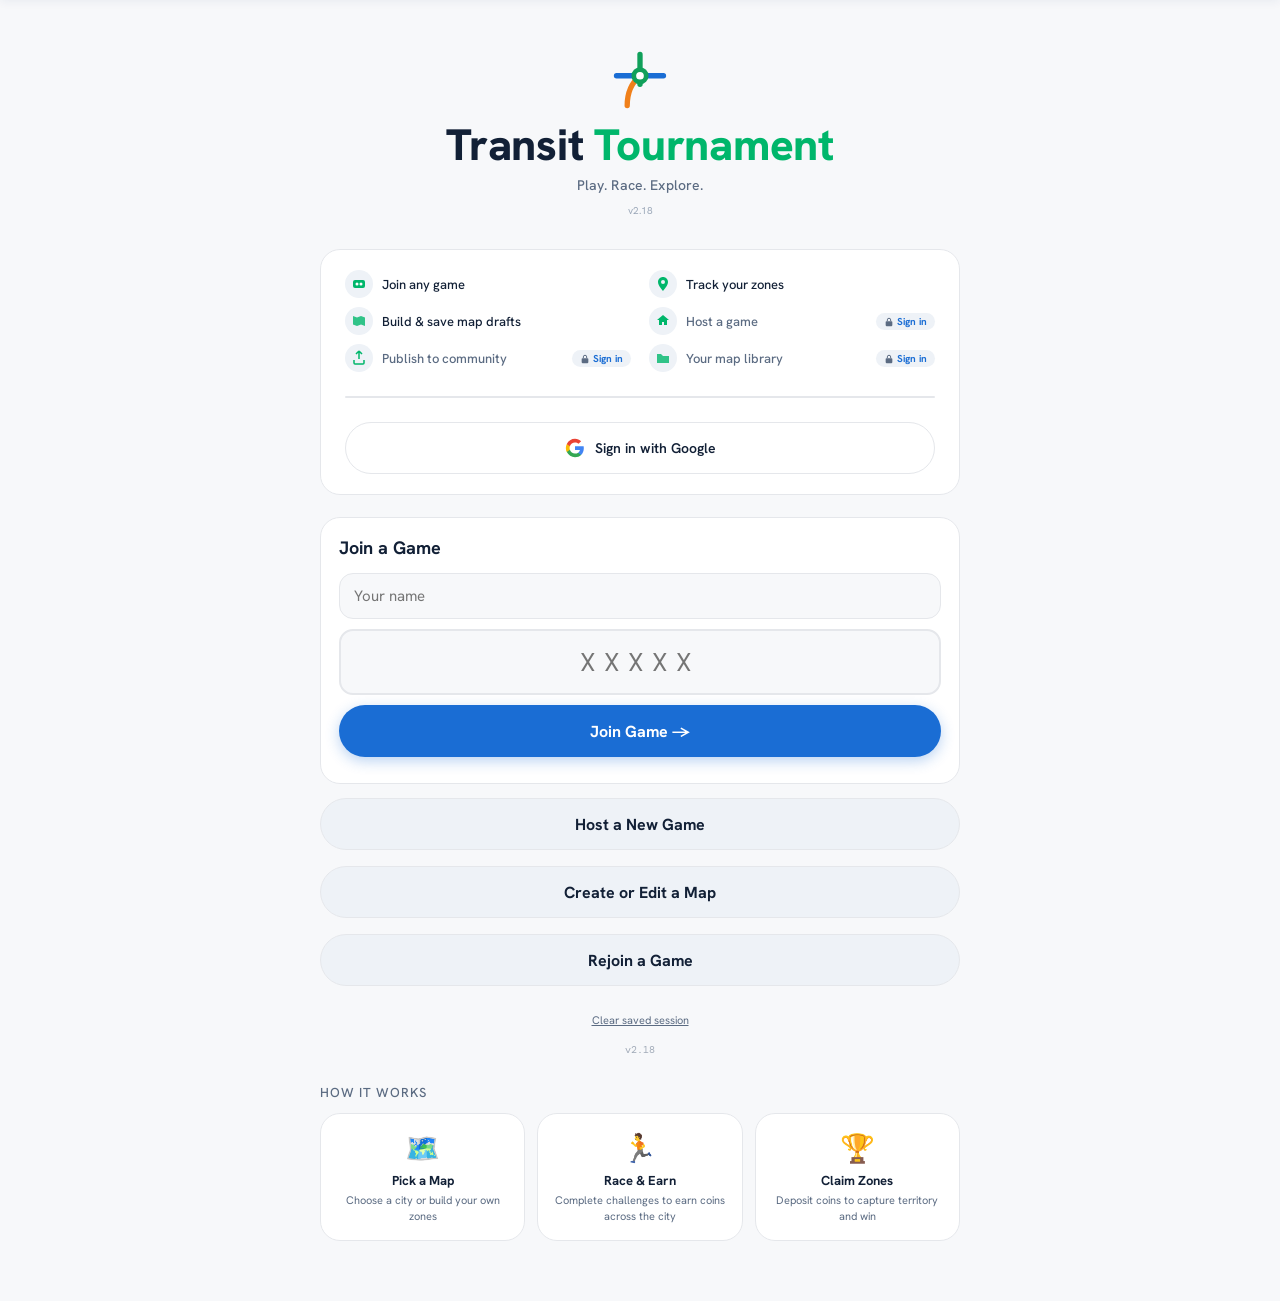
==== commit 230df80c: "v2.18: Host-configurable Area Bonus points New "Area Bonus (pts)" field in game setup (default 1, 0 " ====
--- a/index.html
+++ b/index.html
@@ -607,6 +607,10 @@
       <div class="fr" style="margin-bottom:12px;">
         <div><span class="setup-label">Starting Coins</span><input type="number" id="cfgStartCoins" value="10" min="0" max="100" onchange="updateSetupMetas()"></div>
         <div><span class="setup-label">Vote Timeout (min)</span><input type="number" id="cfgVoteTimeout" value="5" min="1" max="30"></div>
+      </div>
+      <div class="fr" style="margin-bottom:12px;">
+        <div><span class="setup-label">Area Bonus (pts)</span><input type="number" id="cfgAreaBonus" value="1" min="0" max="10"></div>
+        <div style="align-self:end;font-size:11px;color:var(--muted);padding-bottom:10px;">Points for largest area held (momentum in final 2hr). 0 disables.</div>
       </div>
       <div class="setup-toggle">
         <label>Auto-refresh after inactivity</label>
@@ -1392,7 +1396,7 @@
 <script src="https://www.gstatic.com/firebasejs/10.12.0/firebase-auth-compat.js"></script>
 <script>
 const FB_URL='https://battle-for-washington-default-rtdb.firebaseio.com';
-const APP_VERSION='2.17';
+const APP_VERSION='2.18';
 
 // ── DIAGNOSTIC LOG ─────────────────────────────────────────────────
 // Ring buffer of app events + errors, persisted to localStorage.
@@ -2602,6 +2606,7 @@
     flopRefreshMins:flopRefreshOn?parseInt(document.getElementById('cfgFlopMins')?.value)||45:0,
     voteTimeoutMins:parseInt(document.getElementById('cfgVoteTimeout')?.value)||5,
     startCoins:parseInt(document.getElementById('cfgStartCoins')?.value)||10,
+    areaBonus:(()=>{const v=parseInt(document.getElementById('cfgAreaBonus')?.value);return isNaN(v)?1:Math.max(0,Math.min(10,v));})(),
     flopItemExpiry:document.getElementById('cfgFlopItemExpiry')?.checked||false,
     map:mapCfg,
   };
@@ -3806,16 +3811,20 @@
   if(_scoreCache&&now-_scoreCacheTs<500)return _scoreCache;
   const sc=G.teams.map(()=>({zones:0,area:0,bonuses:0}));
   getZones().forEach(z=>{const l=getL(G.zones&&G.zones[z.code]||{});if(l>=0&&l<sc.length){sc[l].zones++;sc[l].area+=(z.area||0);}});
-  // Momentum Bonus: 1pt for most net new zones in final 2 hours
+  // Area/Momentum Bonus: host-configurable points (0 disables). Largest
+  // area held; switches to most net new zones in the final 2 hours.
+  const areaBonusPts=(G.config&&G.config.areaBonus!=null)?G.config.areaBonus:1;
   const scoreTime=_parseTimeToMs(G.config?.score||'18:00');
   const twoHrBefore=scoreTime-2*3600000;
-  if(Date.now()>=twoHrBefore&&G.zoneSnapshots){
-    const snap=G.zoneSnapshots;
-    let bestGain=0,mw=-1;
-    sc.forEach((_,i)=>{const gain=sc[i].zones-(snap[i]||0);if(gain>bestGain){bestGain=gain;mw=i;}});
-    if(mw>=0&&bestGain>0)sc[mw].bonuses+=1;
-  } else {
-    let ma=0,aw=-1;sc.forEach((s,i)=>{if(s.area>ma){ma=s.area;aw=i;}});if(aw>=0)sc[aw].bonuses+=1;
+  if(areaBonusPts>0){
+    if(Date.now()>=twoHrBefore&&G.zoneSnapshots){
+      const snap=G.zoneSnapshots;
+      let bestGain=0,mw=-1;
+      sc.forEach((_,i)=>{const gain=sc[i].zones-(snap[i]||0);if(gain>bestGain){bestGain=gain;mw=i;}});
+      if(mw>=0&&bestGain>0)sc[mw].bonuses+=areaBonusPts;
+    } else {
+      let ma=0,aw=-1;sc.forEach((s,i)=>{if(s.area>ma){ma=s.area;aw=i;}});if(aw>=0)sc[aw].bonuses+=areaBonusPts;
+    }
   }
   // Line Bonus: 3 consecutive zones on same line
   _getLineStreakBonuses().forEach(lb=>{sc[lb.team].bonuses++;});
@@ -3828,17 +3837,20 @@
   G.teams.forEach((team,i)=>{const s=sc[i],card=document.createElement('div');card.className='tscc';card.style.borderLeft='4px solid '+team.color;card.innerHTML=`<div class="route-badge" style="background:${team.color}">${esc(team.name[0])}</div><div class="tsn2">${esc(team.name)}</div><div style="display:flex;flex-direction:column;align-items:flex-end;margin-left:auto;"><div class="bsc">${tot[i]}</div><div class="brkd">${s.zones}z + ${s.bonuses}b</div></div><div class="tsrk">#${ro[i]}</div>`;g.appendChild(card);});
   const tbody=document.getElementById('btbd');if(!tbody)return;tbody.innerHTML='';
   // Momentum bonus display
+  const abPts=(G.config&&G.config.areaBonus!=null)?G.config.areaBonus:1;
   const scoreTime2=_parseTimeToMs(G.config?.score||'18:00');
   const inFinal2=Date.now()>=scoreTime2-2*3600000;
-  let momentumHtml;
-  if(inFinal2&&G.zoneSnapshots){
-    let bestGain2=0,mw2=-1;
-    sc.forEach((s,i)=>{const gain=s.zones-(G.zoneSnapshots[i]||0);if(gain>bestGain2){bestGain2=gain;mw2=i;}});
-    momentumHtml=`<tr><td><b>Momentum</b></td><td>1 pt</td><td>${mw2>=0&&G.teams[mw2]?`<span style="color:${G.teams[mw2].color};font-weight:700">${esc(G.teams[mw2].name)}</span> <span style="color:var(--muted);font-size:10px">+${bestGain2} zones</span>`:'<span style="color:var(--muted)">—</span>'}</td><td style="color:var(--muted);font-size:11px">Most net new zones (final 2hr)</td></tr>`;
-  } else {
-    const as=G.teams.map((_,i)=>{let a=0;getZones().forEach(z=>{if(getL(G.zones&&G.zones[z.code]||{})===i)a+=z.area;});return a;});
-    const aw2=as.indexOf(Math.max(...as,0));
-    momentumHtml=`<tr><td><b>Area Bonus</b></td><td>1 pt</td><td>${as[aw2]>0&&G.teams[aw2]?`<span style="color:${G.teams[aw2].color};font-weight:700">${esc(G.teams[aw2].name)}</span> <span style="color:var(--muted);font-size:10px">${as[aw2].toFixed(0)} mi²</span>`:'<span style="color:var(--muted)">—</span>'}</td><td style="color:var(--muted);font-size:11px">Largest area (switches to momentum in final 2hr)</td></tr>`;
+  let momentumHtml='';
+  if(abPts>0){
+    if(inFinal2&&G.zoneSnapshots){
+      let bestGain2=0,mw2=-1;
+      sc.forEach((s,i)=>{const gain=s.zones-(G.zoneSnapshots[i]||0);if(gain>bestGain2){bestGain2=gain;mw2=i;}});
+      momentumHtml=`<tr><td><b>Momentum</b></td><td>${abPts} pt${abPts!==1?'s':''}</td><td>${mw2>=0&&G.teams[mw2]?`<span style="color:${G.teams[mw2].color};font-weight:700">${esc(G.teams[mw2].name)}</span> <span style="color:var(--muted);font-size:10px">+${bestGain2} zones</span>`:'<span style="color:var(--muted)">—</span>'}</td><td style="color:var(--muted);font-size:11px">Most net new zones (final 2hr)</td></tr>`;
+    } else {
+      const as=G.teams.map((_,i)=>{let a=0;getZones().forEach(z=>{if(getL(G.zones&&G.zones[z.code]||{})===i)a+=z.area;});return a;});
+      const aw2=as.indexOf(Math.max(...as,0));
+      momentumHtml=`<tr><td><b>Area Bonus</b></td><td>${abPts} pt${abPts!==1?'s':''}</td><td>${as[aw2]>0&&G.teams[aw2]?`<span style="color:${G.teams[aw2].color};font-weight:700">${esc(G.teams[aw2].name)}</span> <span style="color:var(--muted);font-size:10px">${as[aw2].toFixed(0)} mi²</span>`:'<span style="color:var(--muted)">—</span>'}</td><td style="color:var(--muted);font-size:11px">Largest area (switches to momentum in final 2hr)</td></tr>`;
+    }
   }
   // Line streak bonuses
   const _lsb=_getLineStreakBonuses();
@@ -4931,7 +4943,8 @@
   schedHtml+='Scores locked at <b>'+score+'</b>.<br><br>';
   schedHtml+='<b>Starting coins:</b> Each team begins with <b>'+startCoinsCount+' coins</b>.<br>';
   schedHtml+='<b>Zones:</b> 1 pt each for any zone your team leads at scoring time.<br>';
-  schedHtml+='<b>Momentum Bonus:</b> 1 pt for the team gaining the most net new zones in the final 2 hours (before that: largest area).<br>';
+  const abRules=(G.config&&G.config.areaBonus!=null)?G.config.areaBonus:1;
+  if(abRules>0)schedHtml+='<b>Area/Momentum Bonus:</b> '+abRules+' pt'+(abRules!==1?'s':'')+' for the team gaining the most net new zones in the final 2 hours (before that: largest area held).<br>';
   const hasLines=isCustomMap()?Object.keys(getTransitLines()).length>0:true;
   if(hasLines){
     schedHtml+='<b>Line Bonus:</b> 1 pt per transit line where your team controls 3 consecutive zones.';
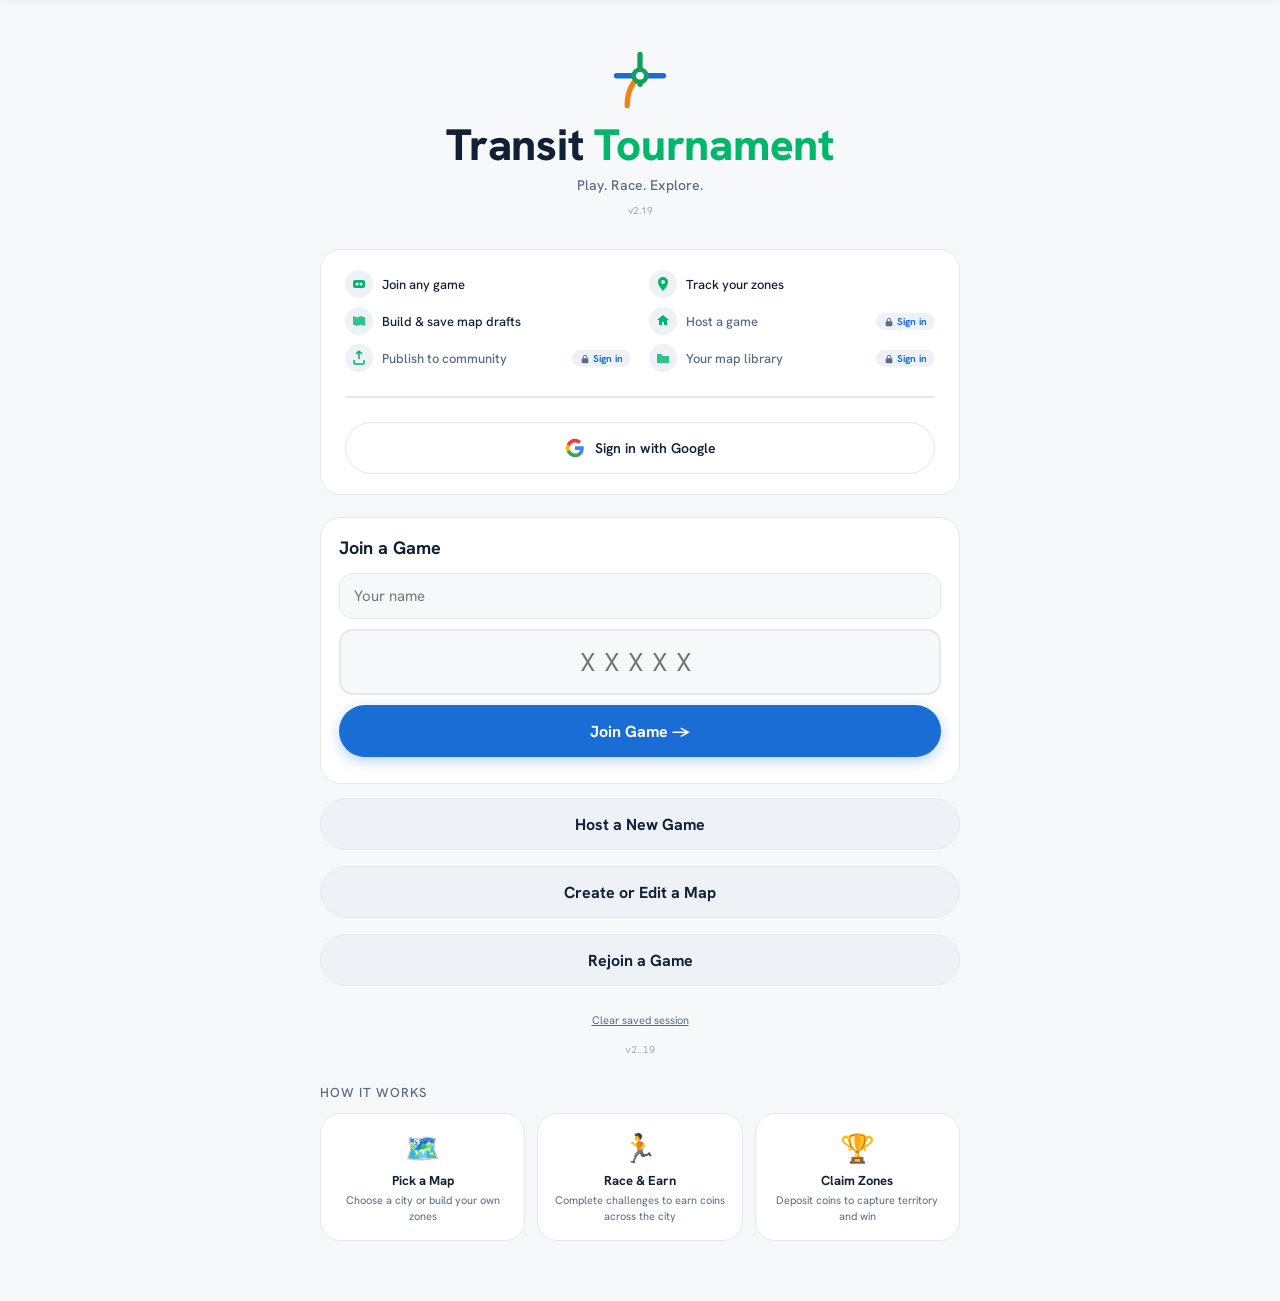
==== commit 6c09ced6: "v2.19: Shop overhaul, tab cleanup, self-enforcing curses, Flop redesign Shop (all items now self-enf" ====
--- a/index.html
+++ b/index.html
@@ -168,8 +168,18 @@
 /* PANELS */
 .panel{display:none;padding:20px;}
 .panel.active{display:block;}
-#panel-scores,#panel-zones,#panel-status,#panel-flop,#panel-shop{padding:20px 0;}
-#panel-scores .stitle,#panel-zones .zone-region-header,#panel-status .stitle,#panel-shop .stitle,#panel-flop .stitle{padding:0 20px;}
+#panel-zones,#panel-status,#panel-flop,#panel-shop{padding:20px 0;}
+#panel-zones .zone-region-header,#panel-status .stitle,#panel-shop .stitle,#panel-flop .stitle{padding:0 20px;}
+.flop-list{display:flex;flex-direction:column;gap:10px;padding:0 20px;}
+.flop-card{background:var(--surface);border:1px solid var(--border);border-radius:16px;padding:14px 16px;position:relative;box-shadow:0 1px 2px rgba(16,24,40,.04);}
+.flop-card.claimable{cursor:pointer;transition:transform .1s ease,box-shadow .1s ease;}
+.flop-card.claimable:active{transform:scale(.99);}
+.flop-card.won{opacity:.6;}
+.flop-card-top{display:flex;align-items:center;justify-content:space-between;gap:8px;margin-bottom:9px;}
+.flop-coins-pill{display:inline-flex;align-items:center;gap:5px;background:#fef9c3;border:1px solid #fde68a;border-radius:999px;padding:2px 10px 2px 8px;font-family:var(--font-led);font-weight:400;font-size:15px;color:#b7791f;}
+.flop-text{font-size:14px;font-weight:600;line-height:1.45;color:var(--text);}
+.flop-foot{font-size:11px;margin-top:9px;color:var(--faint);display:flex;align-items:center;gap:6px;}
+.flop-badge{font-size:10px;font-weight:800;letter-spacing:.4px;text-transform:uppercase;padding:3px 9px;border-radius:999px;}
 #panelWrap{position:fixed;left:0;right:0;bottom:0;top:var(--app-top,88px);overflow-y:auto;overflow-x:hidden;overflow-anchor:none;}
 #panel-map{display:none;padding:0;}
 #panel-map.active{display:block;position:fixed;top:0;left:0;right:0;bottom:0;z-index:50;}
@@ -613,15 +623,15 @@
         <div style="align-self:end;font-size:11px;color:var(--muted);padding-bottom:10px;">Points for largest area held (momentum in final 2hr). 0 disables.</div>
       </div>
       <div class="setup-toggle">
-        <label>Auto-refresh after inactivity</label>
+        <label>Replace <b>whole board</b> when idle<div style="font-size:11px;color:var(--muted);font-weight:400;margin-top:2px;">Swaps all 4 challenges at once after a stretch of no activity</div></label>
         <input type="checkbox" id="cfgFlopRefresh" onchange="toggleFlopFields()" style="width:auto;margin:0;transform:scale(1.3);">
       </div>
       <div id="flopRefreshFields" style="display:none;margin-top:8px;">
-        <span class="setup-label">Refresh after (minutes)</span>
+        <span class="setup-label">Board idle time (minutes)</span>
         <input type="number" id="cfgFlopMins" value="45" min="5" max="240" style="max-width:120px;">
       </div>
       <div class="setup-toggle">
-        <label>Auto-replace unclaimed items (1 hr)</label>
+        <label>Rotate <b>stale challenges</b> hourly<div style="font-size:11px;color:var(--muted);font-weight:400;margin-top:2px;">Swaps out any single challenge left unclaimed for 1 hr</div></label>
         <input type="checkbox" id="cfgFlopItemExpiry" style="width:auto;margin:0;transform:scale(1.3);">
       </div>
       <div style="margin-top:14px;border-top:1px solid var(--border);padding-top:14px;">
@@ -748,20 +758,22 @@
   <header>
     <div class="logo">Transit <span>Tournament</span></div>
     <div class="hright">
+      <div id="topCoinBadge" style="display:none;align-items:center;gap:5px;background:var(--surface2);border:1px solid var(--border);border-radius:var(--r-chip);padding:3px 10px;">
+        <svg viewBox="0 0 16 16" style="width:13px;height:13px"><circle cx="8" cy="8" r="7" fill="var(--gold)"/><circle cx="8" cy="8" r="4" fill="none" stroke="white" stroke-width="1.5" opacity=".65"/></svg>
+        <span id="topCoinCount" style="font-family:var(--font-led);font-weight:400;font-size:16px;color:var(--gold);">0</span>
+      </div>
       <div id="myTeamBadge" class="myteam-badge" style="display:none;"></div>
       <div class="gpill" id="gspill">Lobby</div>
       <div class="clock" id="gclock">--:--</div>
     </div>
   </header>
   <div class="tabs">
-    <div class="tab" onclick="switchTab('rules')">Rules</div>
-    <div class="tab" onclick="switchTab('scores')">Scores</div>
+    <div class="tab active" onclick="switchTab('status')">Status</div>
     <div class="tab" onclick="switchTab('map')">Map</div>
     <div class="tab" onclick="switchTab('zones')">Zones</div>
     <div class="tab" onclick="switchTab('flop')">The Flop</div>
     <div class="tab" onclick="switchTab('shop')">The Shop</div>
-    <div class="tab" onclick="switchTab('log')">Chat</div>
-    <div class="tab active" onclick="switchTab('status')">Status</div>
+    <div class="tab" onclick="switchTab('rules')">Rules</div>
   </div>
 
   <div id="panelWrap">
@@ -781,20 +793,18 @@
       </div>
     </div>
     <div id="myTeamHero" style="display:none;"></div>
-    <div class="stitle">Team Locations</div>
+    <div class="stitle">Standings</div>
     <div class="sg" id="sg"></div>
     <p style="font-size:11px;color:var(--muted);padding:0 20px;" id="locHint"></p>
+    <div class="stitle">Bonus Points</div>
+    <div class="card" style="margin:0 20px;padding:0;overflow:hidden;">
+      <table class="btbl"><thead><tr><th>Bonus</th><th>Worth</th><th>Leader</th><th>Detail</th></tr></thead><tbody id="btbd"></tbody></table>
+    </div>
+    <div class="stitle">Activity Log</div>
+    <div id="activityLog" style="margin:0 20px;background:var(--surface);border:1px solid var(--border);border-radius:14px;padding:10px 12px;max-height:280px;overflow-y:auto;display:flex;flex-direction:column;gap:6px;"></div>
     <div id="endGameSection" style="display:none;margin-top:16px;padding:14px 20px 0;border-top:1px solid var(--border);">
       <button class="btn btn-g btn-sm" style="width:100%;margin-bottom:6px;" onclick="hostAwardCoins()">Award Coins to Team</button>
       <button class="btn btn-sm" style="background:#fff0f0;border:1px solid #fecaca;color:var(--accent);width:100%;" onclick="confirmEndGame()">End Game</button>
-    </div>
-  </div>
-
-  <div class="panel" id="panel-scores">
-    <div class="scg" id="scg"></div>
-    <div class="stitle">Bonus Points</div>
-    <div class="card" style="padding:0;overflow:hidden;">
-      <table class="btbl"><thead><tr><th>Bonus</th><th>Worth</th><th>Leader</th><th>Terminals</th></tr></thead><tbody id="btbd"></tbody></table>
     </div>
   </div>
 
@@ -820,19 +830,14 @@
 
   <!-- FLOP PANEL -->
   <div class="panel" id="panel-flop">
-    <div style="display:flex;align-items:center;justify-content:space-between;margin-bottom:12px;padding:0 20px;">
-      <div>
-        <div class="stitle" style="margin:0">The Flop</div>
-        <div id="flopTimer" style="font-size:11px;color:var(--green);font-family:var(--font-led);margin-top:4px;background:var(--surface2);border:1px solid var(--border);padding:4px 10px;border-radius:6px;display:inline-block;"></div>
-      </div>
-      <div style="text-align:right;">
-        <div style="font-size:11px;color:var(--muted);margin-bottom:2px;">Your coins</div>
-        <div id="myCoinBadge" style="font-family:var(--font-led);font-weight:400;font-size:28px;color:var(--gold);">0</div>
-      </div>
+    <div style="padding:0 20px;margin-bottom:14px;">
+      <div class="stitle" style="margin:0 0 3px;padding:0;">The Flop</div>
+      <div style="font-size:12px;color:var(--muted);line-height:1.45;">Photograph a challenge with your team and submit it for a vote to earn coins.</div>
+      <div id="flopTimer" style="font-size:11px;color:var(--green);font-family:var(--font-led);margin-top:8px;background:var(--surface2);border:1px solid var(--border);padding:4px 10px;border-radius:6px;display:inline-block;"></div>
+      <span id="myCoinBadge" style="display:none;"></span>
     </div>
-
-    <div id="landmarkContainer"></div>
-    <div id="flopGrid" style="display:flex;flex-direction:column;"></div>
+    <div style="padding:0 20px;"><div id="landmarkContainer"></div></div>
+    <div id="flopGrid" class="flop-list"></div>
   </div>
 
   <!-- VOTE MODAL (full screen) -->
@@ -1050,16 +1055,6 @@
     </div>
   </div>
 
-  <div class="panel" id="panel-log">
-    <!-- UNIFIED CHAT+LOG STREAM -->
-    <div id="chatMessages" style="background:var(--surface);border:1px solid var(--border);border-radius:20px;padding:10px;height:calc(100vh - 220px);min-height:300px;overflow-y:auto;margin-bottom:8px;display:flex;flex-direction:column;gap:6px;">
-      <div class="empty" style="padding:16px 0">No messages yet</div>
-    </div>
-    <div style="display:flex;gap:6px;">
-      <input type="text" id="chatInput" placeholder="Message everyone…" maxlength="200" style="margin:0;flex:1;" onkeydown="if(event.key==='Enter')sendChat()"><input type="file" id="imgUpload" accept="image/*" style="display:none" onchange="handleImageUpload(this)"><button class="btn btn-g btn-sm" onclick="document.getElementById('imgUpload').click()" title="Send image">📷</button>
-      <button class="btn btn-p btn-sm" onclick="sendChat()">Send</button>
-    </div>
-  </div>
 
   <!-- RULES PANEL -->
   <div class="panel" id="panel-rules" style="padding-top:10px;padding-bottom:20px;"><div style="padding:0 20px 8px;"><input id="rulesSearch" type="search" oninput="filterRules()" placeholder="Search rules…" style="width:100%;padding:9px 12px;border:1px solid var(--border);border-radius:10px;font-size:14px;background:var(--surface);color:var(--fg);"></div><div id="rulesContent"></div></div>
@@ -1396,7 +1391,7 @@
 <script src="https://www.gstatic.com/firebasejs/10.12.0/firebase-auth-compat.js"></script>
 <script>
 const FB_URL='https://battle-for-washington-default-rtdb.firebaseio.com';
-const APP_VERSION='2.18';
+const APP_VERSION='2.19';
 
 // ── DIAGNOSTIC LOG ─────────────────────────────────────────────────
 // Ring buffer of app events + errors, persisted to localStorage.
@@ -1437,14 +1432,13 @@
 const POLL_FAST = 4000;
 let _currentPollInterval=POLL_SLOW;
 let _lunchShowing=false;
-const TABS=['rules','scores','map','zones','flop','shop','log','status'];
+const TABS=['status','map','zones','flop','shop','rules'];
 const SHOP_ITEMS_DATA=[
   {name:'Spy',cost:'3 coins',type:'instant',needsTarget:true,desc:'Instantly reveals the target team coin total to you',icon:'<svg viewBox="0 0 20 20" style="width:20px;height:20px"><circle cx="9" cy="9" r="6" fill="none" stroke="var(--accent)" stroke-width="2"/><path d="M13.5 13.5L18 18" stroke="var(--accent)" stroke-width="2" stroke-linecap="round"/></svg>'},
   {name:'Locate',cost:'3 coins',type:'locate',needsTarget:true,desc:'Track target team GPS for 30 minutes',icon:'<svg viewBox="0 0 20 20" style="width:20px;height:20px"><circle cx="10" cy="14" r="3" fill="var(--accent)"/><path d="M4 6a8 8 0 0112 0" fill="none" stroke="var(--accent)" stroke-width="2"/><path d="M6.5 9a5 5 0 017 0" fill="none" stroke="var(--accent)" stroke-width="1.5"/></svg>',dur:30},
-  {name:'Interstate Travellers',cost:'6 coins',type:'timed',needsTarget:true,desc:'Target cannot deposit in zones on a chosen metro line for 1 hour',icon:'<svg viewBox="0 0 20 20" style="width:20px;height:20px"><rect x="2" y="8" width="16" height="7" rx="2" fill="var(--accent)"/><circle cx="6" cy="15" r="2" fill="var(--text)"/><circle cx="14" cy="15" r="2" fill="var(--text)"/><path d="M4 8l2-4h8l2 4" fill="var(--accent)" opacity=".6"/></svg>',dur:60,needsLine:true},
-  {name:'Forced Detour',cost:'6 coins',type:'detour',needsTarget:true,desc:'Target must reach a destination and photo-verify before depositing',icon:'<svg viewBox="0 0 20 20" style="width:20px;height:20px"><rect x="3" y="4" width="14" height="10" rx="3" fill="var(--accent)"/><circle cx="7" cy="14" r="1.5" fill="var(--text)"/><circle cx="13" cy="14" r="1.5" fill="var(--text)"/><rect x="6" y="7" width="3" height="3" rx="1" fill="white" opacity=".6"/><rect x="11" y="7" width="3" height="3" rx="1" fill="white" opacity=".6"/></svg>'},
-  {name:'Transit Cost',cost:'10 coins',type:'timed',needsTarget:true,desc:'Target loses 3 coins on every deposit into a zone served by the chosen line (14 coins if target leads in zones)',icon:'<svg viewBox="0 0 20 20" style="width:20px;height:20px"><rect x="2" y="5" width="16" height="10" rx="2" fill="var(--gold)"/><path d="M7 5v10" stroke="white" stroke-width="1" stroke-dasharray="2 2"/></svg>',dur:120,needsLine:true,dynamicCost:true},
-  {name:'Line Lockdown',cost:'10 coins',type:'timed',needsTarget:false,desc:'No team can deposit into zones served by the chosen line for 2 hours',icon:'<svg viewBox="0 0 20 20" style="width:20px;height:20px"><rect x="4" y="9" width="12" height="8" rx="2" fill="var(--red)"/><path d="M7 9V6a3 3 0 016 0v3" fill="none" stroke="var(--red)" stroke-width="2"/></svg>',dur:120,needsLine:true},
+  {name:'Interstate Travellers',cost:'6 coins',type:'timed',needsTarget:true,desc:'Target cannot deposit in zones on a chosen transit line for 1 hour',icon:'<svg viewBox="0 0 20 20" style="width:20px;height:20px"><rect x="2" y="8" width="16" height="7" rx="2" fill="var(--accent)"/><circle cx="6" cy="15" r="2" fill="var(--text)"/><circle cx="14" cy="15" r="2" fill="var(--text)"/><path d="M4 8l2-4h8l2 4" fill="var(--accent)" opacity=".6"/></svg>',dur:60,needsLine:true},
+  {name:'Forced Detour',cost:'6 coins',type:'detour',needsTarget:true,desc:'Target must reach a landmark in their current zone and photo-verify before depositing',icon:'<svg viewBox="0 0 20 20" style="width:20px;height:20px"><rect x="3" y="4" width="14" height="10" rx="3" fill="var(--accent)"/><circle cx="7" cy="14" r="1.5" fill="var(--text)"/><circle cx="13" cy="14" r="1.5" fill="var(--text)"/><rect x="6" y="7" width="3" height="3" rx="1" fill="white" opacity=".6"/><rect x="11" y="7" width="3" height="3" rx="1" fill="white" opacity=".6"/></svg>'},
+  {name:'Zone Lockdown',cost:'10 coins',type:'timed',needsTarget:false,desc:'No team (including yours) can deposit into a chosen zone for 45 minutes',icon:'<svg viewBox="0 0 20 20" style="width:20px;height:20px"><rect x="4" y="9" width="12" height="8" rx="2" fill="var(--red)"/><path d="M7 9V6a3 3 0 016 0v3" fill="none" stroke="var(--red)" stroke-width="2"/></svg>',dur:45,needsZone:true},
 ];
 
 
@@ -1860,34 +1854,41 @@
     }
   }
   if(!G.flop||!G.flop.length){grid.innerHTML='<div class="empty" style="grid-column:1/-1">No challenges loaded yet</div>';return;}
+  const coinIcon='<svg viewBox="0 0 16 16" style="width:14px;height:14px"><circle cx="8" cy="8" r="7" fill="var(--gold)"/><circle cx="8" cy="8" r="4" fill="none" stroke="white" stroke-width="1.5" opacity=".65"/></svg>';
   const flopHtml=[];
   (G.flop||[]).forEach(function(item){
     const claim=G.flopClaims&&G.flopClaims[item.id];
     const isClaimed=claim&&claim.status==='pending';
     const isWon=claim&&claim.status==='won';
-    const coinColor=item.coins===1?'var(--accent)':item.coins===2?'var(--gold)':'var(--navy)';
     const canClaim=G.started&&LS.myTeamIdx>=0&&!isClaimed&&!isWon;
-    const border=isWon?'var(--green)':isClaimed?'var(--gold)':'var(--border)';
     const safeId=item.id.replace(/['"]/g,'');
-    const accentBorder=isWon?'var(--green)':isClaimed?'var(--gold)':'var(--accent)';
-    let html='<div ';
-    if(canClaim){html+='data-id="'+safeId+'" onclick="openClaimMo(this.dataset.id)" onmouseover="this.style.background=\'var(--surface2)\'" onmouseout="this.style.background=\'var(--surface)\'" ';}
-    html+='style="background:var(--surface);border-bottom:1px solid var(--border);border-left:4px solid '+accentBorder+';padding:14px 20px;cursor:'+(canClaim?'pointer':'default')+';opacity:'+(isWon?'0.65':'1')+';color:var(--text);">';
-    html+='<div style="display:flex;align-items:center;justify-content:space-between;margin-bottom:8px;">';
-    html+='<div style="font-size:20px">'+'<svg viewBox="0 0 16 16" style="width:14px;height:14px;vertical-align:middle"><circle cx="8" cy="8" r="7" fill="var(--gold)" opacity=".8"/><circle cx="8" cy="8" r="4" fill="none" stroke="white" stroke-width="1.5" opacity=".6"/></svg>'.repeat(item.coins)+'</div>';
-    html+='<div style="font-family:var(--font-led);font-size:16px;color:var(--gold);">'+item.coins+'</div>';
-    html+='</div>';
-    html+='<div style="font-size:12px;font-weight:600;line-height:1.5;color:var(--text)">'+esc(item.text)+'</div>';
-    if(isWon)html+='<div style="font-size:10px;color:var(--green);margin-top:6px;font-weight:700">CLAIMED</div>';
-    else if(isClaimed){
-      const age=Date.now()-claim.submittedAt;
-      const remain=Math.max(0,getVoteTimeoutMs()-age);
+    let statusBadge='',foot='';
+    if(isWon){
+      const winner=claim&&G.teams[claim.teamIdx];
+      statusBadge='<span class="flop-badge" style="background:#dcfce7;color:#16a34a;">Claimed</span>';
+      foot='<span style="color:var(--green);font-weight:700;">'+(winner?esc(winner.name)+' claimed this':'Claimed')+'</span>';
+    } else if(isClaimed){
+      const remain=Math.max(0,getVoteTimeoutMs()-(Date.now()-claim.submittedAt));
       const rm=Math.floor(remain/60000),rs=Math.floor((remain%60000)/1000);
-      html+='<div style="font-size:13px;color:var(--muted);margin-top:6px;font-weight:500">Voting… auto-accepts in '+rm+':'+String(rs).padStart(2,'0')+'</div>';
+      statusBadge='<span class="flop-badge" style="background:#fef3c7;color:#b7791f;">Voting</span>';
+      foot='<span style="color:#b7791f;font-weight:600;">Vote in progress · auto-accepts in '+rm+':'+String(rs).padStart(2,'0')+'</span>';
+    } else if(canClaim){
+      foot='<span>Tap to claim &rarr;</span>';
+    } else {
+      foot='<span>Sign in to a team to claim</span>';
     }
-    else if(canClaim)html+='<div style="font-size:10px;color:var(--faint);margin-top:6px">Tap to claim →</div>';
-    html+='</div>';
-    flopHtml.push(html);
+    let attrs='class="flop-card'+(canClaim?' claimable':'')+(isWon?' won':'')+'"';
+    if(canClaim)attrs+=' data-id="'+safeId+'" onclick="openClaimMo(this.dataset.id)"';
+    flopHtml.push(
+      '<div '+attrs+'>'
+      +'<div class="flop-card-top">'
+        +'<span class="flop-coins-pill">'+coinIcon+item.coins+'</span>'
+        +statusBadge
+      +'</div>'
+      +'<div class="flop-text">'+esc(item.text)+'</div>'
+      +'<div class="flop-foot">'+foot+'</div>'
+      +'</div>'
+    );
   });
   grid.innerHTML=flopHtml.join('');
 }
@@ -2232,6 +2233,13 @@
   }
   return {};
 }
+// Transit-line helpers for the line-based curse (dropdown + exact matching)
+function _availableLines(){
+  const raw=(G.config&&G.config.map&&G.config.map.transitLines)||{};
+  return Object.keys(raw).map(id=>({id,name:(raw[id]&&raw[id].name)||id.charAt(0).toUpperCase()+id.slice(1)}));
+}
+function _lineLabel(id){const raw=(G.config&&G.config.map&&G.config.map.transitLines)||{};return (raw[id]&&raw[id].name)||String(id).charAt(0).toUpperCase()+String(id).slice(1);}
+function _lineMatchesZone(id,zone){return (zone.lines||[]).some(l=>String(l).toLowerCase()===String(id).toLowerCase());}
 function getLineBonuses(){return(G.config&&G.config.map&&G.config.map.lineBonuses)?G.config.map.lineBonuses:[];}
 function getTransitMode(){return(G.config&&G.config.map&&G.config.map.transitMode)||'transit';}
 function getMinDistFromTransit(){const m=getTransitMode();if(m==='walking'||m==='bike')return 0;return 30;}
@@ -3156,6 +3164,14 @@
   // edits that landed after our last poll (start does a full-state PUT).
   const fresh=await fetchState(FB_URL,LS.gameCode);
   if(fresh){const{_ts,...rest}=fresh;Object.assign(G,rest);}
+  // Hard gate: every non-host player must be on a team (re-checked against
+  // fresh state, so a late joiner who isn't assigned still blocks the start)
+  const unassigned=Object.values(G.players||{}).filter(p=>!p.isHost&&(p.teamIdx==null||p.teamIdx<0));
+  if(unassigned.length){
+    _updateStartBtn();renderLobby();
+    showToast('Assign every player to a team first — still waiting on: '+unassigned.map(p=>p.name).join(', '),'warn',6000);
+    return;
+  }
   _dbgLog('START','starting, players='+(G.players?Object.keys(G.players).length:0)+' fresh='+!!fresh);
   G.started=true;
   // Give each team their starting coins
@@ -3423,6 +3439,12 @@
   if(cb)cb.textContent=coins;
   const sb=document.getElementById('shopCoinBadge');
   if(sb)sb.textContent=coins;
+  // Persistent coin count in the top bar (players only; hosts have no team)
+  const tcb=document.getElementById('topCoinBadge'),tcc=document.getElementById('topCoinCount');
+  if(tcb&&tcc){
+    if(LS.myTeamIdx>=0&&!LS.isHost&&G.started){tcb.style.display='flex';tcc.textContent=coins;}
+    else tcb.style.display='none';
+  }
   updateDepositHint();
   const b=document.getElementById('myTeamBadge');
   if(!b)return;
@@ -3653,6 +3675,25 @@
   }
 }
 
+// One-time Spy position ping: drops a fading marker at a team's last known
+// GPS fix and jumps the map to it.
+let _spyMarker=null;
+function _dropSpyPing(teamIdx){
+  const gps=G.gpsLocs&&Object.values(G.gpsLocs).find(g=>g.teamIdx===teamIdx&&g.lat);
+  if(!gps){showToast('No recent GPS position for that team.','warn');return;}
+  switchTab('map');
+  setTimeout(()=>{
+    if(!bfwMap)return;
+    if(_spyMarker){_spyMarker.remove();_spyMarker=null;}
+    const t=G.teams[teamIdx],age=gps.t?Math.round((Date.now()-gps.t)/60000):null;
+    const icon=L.divIcon({className:'',html:'<div style="width:22px;height:22px;border-radius:50%;background:'+(t?t.color:'#333')+';border:3px solid #fff;box-shadow:0 0 0 3px rgba(0,0,0,.25);"></div>',iconSize:[22,22],iconAnchor:[11,11]});
+    _spyMarker=L.marker([gps.lat,gps.lng],{icon,zIndexOffset:4000,interactive:false}).addTo(bfwMap);
+    _spyMarker.bindTooltip((t?esc(t.name):'Target')+(age!=null?(' · '+(age<1?'just now':age+'m ago')):''),{permanent:true,direction:'top',className:'zt'}).openTooltip();
+    bfwMap.setView([gps.lat,gps.lng],15);
+    setTimeout(()=>{if(_spyMarker){_spyMarker.remove();_spyMarker=null;}},60000);
+  },350);
+}
+
 // GPS
 let gpsIv=null, gpsWatchId=null, _gpsHighAccuracy=false;
 
@@ -3768,6 +3809,9 @@
   if(!vf){vf=document.createElement('div');vf.id='statusVersion';vf.style.cssText='text-align:center;font-size:10px;color:var(--muted);margin-top:16px;font-family:var(--font-mono);';g.parentElement.appendChild(vf);}
   vf.textContent='v'+APP_VERSION;
   vf.onclick=_dbgTap;
+  // Status tab now hosts the bonus table + activity log
+  renderScores();
+  renderChat();
 }
 let locTI=null;
 function openLocMo(i){if(!LS.isHost&&LS.myTeamIdx!==i)return;locTI=i;document.getElementById('locMoTitle').textContent=`Update — ${G.teams[i]?.name}`;const sel=document.getElementById('locZSel');sel.innerHTML=getZones().map(z=>`<option value="${z.code}">${z.code} — ${z.name}</option>`).join('');const cur=G.locs&&G.locs[i];if(cur){sel.value=cur.zone;document.getElementById('locNotes').value=cur.notes||'';}else document.getElementById('locNotes').value='';document.getElementById('locMo').classList.add('open');}
@@ -3831,10 +3875,10 @@
   _scoreCache=sc;_scoreCacheTs=now;
   return sc;
 }
+// Populates the Bonus Points table (now inside the Status tab). The per-team
+// standings are rendered by renderStatus into #sg.
 function renderScores(){
-  const sc=computeScores(),tot=sc.map(s=>s.zones+s.bonuses),rk=[...tot.map((t,i)=>({t,i}))].sort((a,b)=>b.t-a.t),ro={};rk.forEach((r,p)=>ro[r.i]=p+1);
-  const g=document.getElementById('scg');if(!g)return;g.innerHTML='';
-  G.teams.forEach((team,i)=>{const s=sc[i],card=document.createElement('div');card.className='tscc';card.style.borderLeft='4px solid '+team.color;card.innerHTML=`<div class="route-badge" style="background:${team.color}">${esc(team.name[0])}</div><div class="tsn2">${esc(team.name)}</div><div style="display:flex;flex-direction:column;align-items:flex-end;margin-left:auto;"><div class="bsc">${tot[i]}</div><div class="brkd">${s.zones}z + ${s.bonuses}b</div></div><div class="tsrk">#${ro[i]}</div>`;g.appendChild(card);});
+  const sc=computeScores();
   const tbody=document.getElementById('btbd');if(!tbody)return;tbody.innerHTML='';
   // Momentum bonus display
   const abPts=(G.config&&G.config.areaBonus!=null)?G.config.areaBonus:1;
@@ -4139,7 +4183,7 @@
   const itCurse=G.curses&&G.curses.find(c=>c.active&&c.item==='Interstate Travellers'&&c.target===teamIdx&&c.expiresAt&&c.expiresAt>Date.now());
   if(itCurse){
     const rem=Math.ceil((itCurse.expiresAt-Date.now())/60000);
-    return 'Interstate Travellers active! You cannot deposit on the '+itCurse.notes+' line for '+rem+' more minute'+(rem===1?'':'s')+'.';
+    return 'Interstate Travellers active! You cannot deposit on the '+_lineLabel(itCurse.notes)+' line for '+rem+' more minute'+(rem===1?'':'s')+'.';
   }
   return null; // no block
 }
@@ -4324,18 +4368,18 @@
     isEmergencyDep=true;
   } else if(amount>myCoins){showToast('Not enough coins! You have '+myCoins+' coins.','error');closeDep();_depSubmitting=false;if(depBtn){depBtn.disabled=false;depBtn.textContent='Deposit Coins';}return;}
 
-  // Check Interstate Travellers (blocks a metro line)
+  // Check Interstate Travellers (blocks a chosen transit line — exact id match)
   const itCurse=G.curses&&G.curses.find(c=>c.active&&c.item==='Interstate Travellers'&&c.target===teamIdx&&c.expiresAt&&c.expiresAt>Date.now());
-  if(itCurse&&z.lines.some(l=>itCurse.notes.toLowerCase().includes(l))){
+  if(itCurse&&_lineMatchesZone(itCurse.notes,z)){
     const rem=Math.ceil((itCurse.expiresAt-Date.now())/60000);
-    showToast('Interstate Travellers — you cannot deposit on the '+itCurse.notes+' line for '+rem+' more minute'+(rem===1?'':'s')+'.','error',5000);
+    showToast('Interstate Travellers — you cannot deposit on the '+_lineLabel(itCurse.notes)+' line for '+rem+' more minute'+(rem===1?'':'s')+'.','error',5000);
     _depSubmitting=false;if(depBtn){depBtn.disabled=false;depBtn.textContent='Deposit Coins';}return;
   }
-  // Check Line Lockdown
-  const lockCurse=G.curses&&G.curses.find(c=>c.active&&c.item==='Line Lockdown'&&c.expiresAt&&c.expiresAt>Date.now());
-  if(lockCurse&&z.lines.some(l=>lockCurse.notes.toLowerCase().includes(l))){
+  // Check Zone Lockdown (blocks a specific zone for everyone)
+  const lockCurse=G.curses&&G.curses.find(c=>c.active&&c.item==='Zone Lockdown'&&c.expiresAt&&c.expiresAt>Date.now()&&c.notes===curZone);
+  if(lockCurse){
     const rem=Math.ceil((lockCurse.expiresAt-Date.now())/60000);
-    showToast('🔒 Line Lockdown active — no deposits on that line for '+rem+' more minute'+(rem===1?'':'s')+'.','error',5000);
+    showToast('🔒 Zone Lockdown active — no deposits in this zone for '+rem+' more minute'+(rem===1?'':'s')+'.','error',5000);
     _depSubmitting=false;if(depBtn){depBtn.disabled=false;depBtn.textContent='Deposit Coins';}return;
   }
 
@@ -4354,15 +4398,7 @@
   G.zones[curZone][teamIdx]=(parseInt(G.zones[curZone][teamIdx])||0)+amount;
   const tot=G.zones[curZone][teamIdx];
   const leader=getL(G.zones[curZone]);
-
-  // Apply Transit Cost penalty
-  const tcCurse=G.curses&&G.curses.find(c=>c.active&&c.item==='Transit Cost'&&c.target===teamIdx&&c.expiresAt&&c.expiresAt>Date.now());
-  let penalty=0;
-  if(tcCurse&&z.lines.some(l=>tcCurse.notes.toLowerCase().includes(l))){
-    penalty=3;
-    G.coins[teamIdx]=Math.max(0,(G.coins[teamIdx]||0)-penalty);
-    logEv('💸 <b>'+esc(G.teams[teamIdx]?.name)+'</b> lost '+penalty+' coins from Transit Cost penalty in '+z.code);
-  }
+  const penalty=0;
 
   if(!G.locs)G.locs={};
   G.locs[teamIdx]={zone:curZone,notes:'',time:Date.now()};
@@ -4433,29 +4469,26 @@
   cRow.style.display='none'; // everyone purchases for their own team
   const nRow=document.getElementById('purchaseNotesRow');
   const nInput=document.getElementById('purchaseNotes');
-  nInput.value='';
+  nInput.value='';nInput.style.display='none';
   const wRow=document.getElementById('purchaseWagerRow');
   if(wRow)wRow.style.display='none';
-  if(item.needsRegion){
-    nRow.style.display='block';
-    document.getElementById('purchaseNotesLabel').textContent='Which region to block?';
-    nInput.placeholder='';
-    // Replace text input with select for region
-    const existingSel=document.getElementById('purchaseRegionSel');
-    if(!existingSel){
-      const sel=document.createElement('select');sel.id='purchaseRegionSel';sel.style.marginTop='4px';
-      ['VA — Virginia','DC — District of Columbia','MD — Maryland'].forEach(r=>{
-        const o=document.createElement('option');o.value=r.split(' ')[0];o.textContent=r;sel.appendChild(o);
-      });
-      nInput.parentNode.insertBefore(sel,nInput);nInput.style.display='none';
-    } else {existingSel.style.display='block';nInput.style.display='none';}
+  // Single dynamic dropdown reused for region / line / zone choices, so the
+  // stored value is always a real id — never free text that fails to match.
+  let sel=document.getElementById('purchaseChoiceSel');
+  if(!sel){sel=document.createElement('select');sel.id='purchaseChoiceSel';sel.style.marginTop='4px';nInput.parentNode.insertBefore(sel,nInput);}
+  sel.style.display='none';sel.innerHTML='';
+  let opts=null,label='';
+  if(item.needsRegion){label='Which region to block?';opts=[['VA','VA — Virginia'],['DC','DC — District of Columbia'],['MD','MD — Maryland']];}
+  else if(item.needsLine){label='Which transit line?';opts=_availableLines().map(l=>[l.id,l.name]);}
+  else if(item.needsZone){label='Which zone to lock?';opts=getZones().map(z=>[z.code,z.code+' — '+z.name]);}
+  if(opts){
+    nRow.style.display='block';document.getElementById('purchaseNotesLabel').textContent=label;
+    sel.style.display='block';
+    if(!opts.length){sel.innerHTML='<option value="">(none available on this map)</option>';}
+    else opts.forEach(([v,t])=>{const o=document.createElement('option');o.value=v;o.textContent=t;sel.appendChild(o);});
   } else {
-    const existingSel=document.getElementById('purchaseRegionSel');
-    if(existingSel)existingSel.style.display='none';
-    nInput.style.display='block';
-  }
-  if(item.needsLine){nRow.style.display='block';document.getElementById('purchaseNotesLabel').textContent='Which metro line?';nInput.placeholder='Red, Blue, Orange, Green, Yellow, or Silver';}
-  else{nRow.style.display='none';}
+    nRow.style.display='none';
+  }
   document.getElementById('purchaseMo').classList.add('open');
 }
 
@@ -4468,22 +4501,16 @@
   const caster=LS.myTeamIdx;
   let target=null;
   if(item.needsTarget){const tv=document.getElementById('purchaseTarget').value;target=tv!==''?parseInt(tv):null;if(target===null){showToast('Please select a target team.','warn');return;}}
-  const regionSel=document.getElementById('purchaseRegionSel');
-  const notes=item.needsRegion&&regionSel&&regionSel.style.display!=='none'?regionSel.value:document.getElementById('purchaseNotes').value.trim();
-  if(item.needsLine&&!notes){showToast('Please specify the metro line.','warn');return;}
+  const choiceSel=document.getElementById('purchaseChoiceSel');
+  const notes=(item.needsRegion||item.needsLine||item.needsZone)&&choiceSel?choiceSel.value:'';
+  if(item.needsLine&&!notes){showToast('This map has no transit lines to target.','warn');return;}
+  if(item.needsZone&&!notes){showToast('Please choose a zone to lock.','warn');return;}
   if(item.needsRegion&&!notes){showToast('Please choose a region.','warn');return;}
 
   // Check and deduct coins BEFORE creating curse
   const shopCfg3 = G.config&&G.config.map&&G.config.map.shopConfig;
   const shopEntry2 = shopCfg3 ? shopCfg3.find(s=>s.id===item.name) : null;
   let coinCost = shopEntry2 ? (shopEntry2.cost||parseInt(item.cost)||0) : parseInt(item.cost)||0;
-  // Transit Cost anti-kingmaking: 14 coins if target leads in zone count
-  if(item.dynamicCost&&target!==null){
-    const sc=computeScores();
-    const targetZones=sc[target]?.zones||0;
-    const isLeader=sc.every((s,i)=>i===target||s.zones<=targetZones)&&targetZones>0;
-    if(isLeader)coinCost=14;
-  }
   if(coinCost>0){
     if(!G.coins)G.coins={};
     const cur=G.coins[caster]||0;
@@ -4493,32 +4520,26 @@
 
   let curseNotes=notes;
   if(item.type==='detour'&&target!==null){
-    // DC: use nearby metro station. Custom map: use nearby landmark or zone.
+    // Send the target to a landmark inside the zone they're currently in.
     const tGps=G.gpsLocs&&Object.values(G.gpsLocs).find(g=>g.teamIdx===target);
-    let destName;
-    if(!isCustomMap()){
-      let pool=METRO_STATIONS;
-      if(tGps&&tGps.lat){
-        const nearby=METRO_STATIONS.filter(s=>haversineM(tGps.lat,tGps.lng,s.lat,s.lng)<=2400);
-        if(nearby.length>0)pool=nearby;
-        else{const mid=METRO_STATIONS.filter(s=>haversineM(tGps.lat,tGps.lng,s.lat,s.lng)<=4000);if(mid.length>0)pool=mid;}
-      }
-      const s=pool[Math.floor(Math.random()*pool.length)];
-      destName=s.name;
-    } else {
-      const lmPool=getLandmarkPool();
-      if(lmPool.length){
-        let pool=lmPool;
-        if(tGps&&tGps.lat){
-          const nearby=lmPool.filter(lm=>haversineM(tGps.lat,tGps.lng,lm.lat,lm.lng)<=2400);
-          if(nearby.length>0)pool=nearby;
-        }
-        destName=pool[Math.floor(Math.random()*pool.length)].name;
-      } else {
-        const zones=getZones();
-        destName=(zones[Math.floor(Math.random()*zones.length)]?.name||'a nearby zone')+' area';
-      }
+    const tLoc=G.locs&&G.locs[target];
+    // Resolve the target's current zone: live GPS first, else last check-in
+    let curZoneObj=null;
+    if(tGps&&tGps.lat){curZoneObj=getZones().find(z=>z.poly&&pointInPoly(tGps.lat,tGps.lng,z.poly))||null;}
+    if(!curZoneObj&&tLoc&&tLoc.zone){curZoneObj=getZones().find(z=>z.code===tLoc.zone)||null;}
+    const lmPool=getLandmarkPool();
+    let destName=null;
+    if(curZoneObj&&lmPool.length){
+      // Landmarks whose point falls inside the target's zone
+      const inZone=lmPool.filter(lm=>lm.lat&&lm.lng&&curZoneObj.poly&&pointInPoly(lm.lat,lm.lng,curZoneObj.poly));
+      if(inZone.length)destName=inZone[Math.floor(Math.random()*inZone.length)].name+' (in '+curZoneObj.code+' '+curZoneObj.name+')';
     }
+    // Fallbacks: nearest landmark to the target, then the zone itself
+    if(!destName&&lmPool.length&&tGps&&tGps.lat){
+      const nearest=lmPool.slice().sort((a,b)=>haversineM(tGps.lat,tGps.lng,a.lat,a.lng)-haversineM(tGps.lat,tGps.lng,b.lat,b.lng))[0];
+      if(nearest)destName='nearest landmark: '+nearest.name;
+    }
+    if(!destName)destName=curZoneObj?('a landmark in '+curZoneObj.code+' '+curZoneObj.name):'a landmark in your current zone';
     curseNotes='Go to: '+destName;
     if(!G.detours)G.detours={};
     G.detours[target]={active:true,station:destName,assignedAt:now};
@@ -4530,24 +4551,29 @@
   const cn=G.teams[caster]?.name||'?',tn=target!==null?G.teams[target]?.name:null;
   logEv('🛒 <b>'+esc(cn)+'</b> used <b>'+esc(item.name)+'</b>'+(tn?' on <b>'+esc(tn)+'</b>':'')+(curseNotes?' — '+esc(curseNotes):''),true);
 
-  // Handle Spy instantly — show a dismissable result dialog, not a
-  // vanishing toast, so the buyer actually sees what they paid for
+  // Handle Spy instantly — reveal coin total AND drop a one-time position
+  // ping on the map, in a dismissable dialog
   if(item.name==='Spy'&&target!==null){
     const targetCoins=(G.coins&&G.coins[target])||0;
     const tName=G.teams[target]?.name||'?';
     const tColor=G.teams[target]?.color||'var(--accent)';
+    const gps=G.gpsLocs&&Object.values(G.gpsLocs).find(g=>g.teamIdx===target&&g.lat);
+    const age=gps&&gps.t?Math.round((Date.now()-gps.t)/60000):null;
     logEv('🔍 <b>'+esc(cn)+'</b> used Spy — <b>'+esc(tName)+'</b> has <b>'+targetCoins+' coins</b>',true);
     setTimeout(()=>{
       const ov=document.createElement('div');
       ov.style.cssText='position:fixed;inset:0;z-index:2000;background:rgba(0,0,0,.5);display:flex;align-items:center;justify-content:center;padding:24px;';
+      const posLine=gps?('Last seen '+(age==null?'recently':age<1?'just now':age+' min ago')):'No recent GPS position available';
       ov.innerHTML='<div style="background:var(--surface);border-radius:20px;padding:28px 24px;max-width:300px;width:100%;text-align:center;">'
         +'<div style="font-size:36px;margin-bottom:10px;">🔍</div>'
         +'<div style="font-weight:800;font-size:17px;margin-bottom:14px;">Spy Report</div>'
         +'<div style="font-size:14px;color:var(--muted);margin-bottom:4px;">Team <b style="color:'+tColor+'">'+esc(tName)+'</b> currently has</div>'
-        +'<div style="font-family:var(--font-led);font-size:44px;color:var(--gold);margin-bottom:16px;">'+targetCoins+' <span style="font-size:18px;">coins</span></div>'
-        +'<div style="font-size:11px;color:var(--muted);margin-bottom:16px;">Tip: the <b>Locate</b> item tracks a team’s live GPS position on the map for 30 minutes.</div>'
-        +'<button class="btn btn-p" style="width:100%;">Got it</button></div>';
-      ov.querySelector('button').onclick=()=>ov.remove();
+        +'<div style="font-family:var(--font-led);font-size:44px;color:var(--gold);margin-bottom:8px;">'+targetCoins+' <span style="font-size:18px;">coins</span></div>'
+        +'<div style="font-size:11px;color:var(--muted);margin-bottom:16px;">'+posLine+'</div>'
+        +(gps?'<button id="spyMapBtn" class="btn btn-p" style="width:100%;margin-bottom:8px;">📍 Show on map</button>':'')
+        +'<button id="spyCloseBtn" class="btn btn-g" style="width:100%;">Close</button></div>';
+      ov.querySelector('#spyCloseBtn').onclick=()=>ov.remove();
+      const mb=ov.querySelector('#spyMapBtn');if(mb)mb.onclick=()=>{ov.remove();_dropSpyPing(target);};
       document.body.appendChild(ov);
     },350);
   }
@@ -4585,10 +4611,9 @@
 const CURSE_DESCRIPTIONS={
   'Spy':'Your coin total has been revealed to the purchasing team.',
   'Locate':'Your GPS is being tracked for 30 minutes. You cannot hide!',
-  'Interstate Travellers':'You cannot deposit coins on the blocked metro line for the next hour!',
-  'Forced Detour':'You MUST travel to the specified destination and submit a photo before you can deposit coins.',
-  'Transit Cost':'You will lose 3 coins on every deposit into a zone served by the chosen line for 2 hours!',
-  'Line Lockdown':'No team can deposit into zones served by the chosen line for 2 hours.',
+  'Interstate Travellers':'You cannot deposit coins on the blocked transit line for the next hour!',
+  'Forced Detour':'You MUST travel to a landmark in your current zone and submit a photo before you can deposit coins.',
+  'Zone Lockdown':'A zone is locked — no team can deposit into it for 45 minutes.',
 };
 
 function showCurseAlert(item,casterName,targetName,type,notes){
@@ -4818,6 +4843,7 @@
 // ── CHAT ─────────────────────────────────────────────────────────────────────
 async function sendChat(imgData){
   const input=document.getElementById('chatInput');
+  if(!input)return; // in-game chat removed
   const text=input.value.trim();
   if(!text&&!imgData)return;
   if(!G.chat)G.chat=[];
@@ -4849,22 +4875,18 @@
   if(G.chat.length>500)G.chat.shift();
   if(push)renderChat();
 }
+// Read-only event feed for the Status tab (chat messaging removed; only the
+// system event log remains). Newest first.
 function renderChat(){
-  const el=document.getElementById('chatMessages');if(!el)return;
-  if(!G.chat||!G.chat.length){el.innerHTML='<div class="empty" style="padding:16px 0">No messages yet</div>';return;}
-  el.innerHTML=G.chat.map(m=>{
-    if(m.type==='system'){
-      return '<div style="display:flex;justify-content:center;margin:2px 0;"><div style="background:var(--surface2);border:1px solid var(--border);border-radius:20px;padding:4px 12px;font-size:11px;color:var(--muted);text-align:center;max-width:90%;"><span style="font-family:var(--font-mono);font-size:10px;margin-right:4px;">'+m.time+'</span>'+m.text+'</div></div>';
-    }
-    const isMe=m.playerName===LS.playerName&&m.teamIdx===LS.myTeamIdx;
-    const hasImg=m.img;
-    return '<div style="display:flex;flex-direction:column;align-items:'+(isMe?'flex-end':'flex-start')+';margin:2px 0;">'+
-      '<div style="font-size:10px;color:var(--muted);margin-bottom:2px;'+(isMe?'text-align:right':'')+'"><b style="color:'+(m.teamColor||'var(--muted)')+'">'+esc(m.teamName||'')+'</b> · '+esc(m.playerName||'')+' · '+m.time+'</div>'+
-      '<div style="background:'+(isMe?'var(--accent)':'var(--surface2)')+';color:'+(isMe?'white':'var(--text)')+';padding:'+(hasImg?'6px':'7px 11px')+';border-radius:'+(isMe?'12px 12px 3px 12px':'12px 12px 12px 3px')+';font-size:13px;max-width:85%;word-break:break-word;">'+
-      (hasImg?'<img src="'+m.img+'" style="max-width:220px;max-height:180px;border-radius:20px;display:block;" onerror="this.style.display=\'none\'">':esc(m.text||''))+
-      '</div></div>';
-  }).join('');
-  el.scrollTop=el.scrollHeight;
+  const el=document.getElementById('activityLog');if(!el)return;
+  const events=(G.chat||[]).filter(m=>m.type==='system');
+  if(!events.length){el.innerHTML='<div class="empty" style="padding:12px 0;font-size:12px;">No activity yet</div>';return;}
+  el.innerHTML=events.slice().reverse().map(m=>
+    '<div style="display:flex;gap:8px;font-size:12px;line-height:1.5;color:var(--text);">'
+    +'<span style="font-family:var(--font-mono);font-size:10px;color:var(--muted);flex-shrink:0;padding-top:1px;">'+m.time+'</span>'
+    +'<span style="min-width:0;">'+m.text+'</span></div>'
+  ).join('');
+  el.scrollTop=0;
 }
 
 
@@ -5003,12 +5025,11 @@
   addTableCard(
     ['Item','Cost','Effect'],
     [
-      ['Spy','3 coins','Instantly reveals the target team\'s current coin total'],
-      ['Locate','3 coins','Tracks target team GPS on the map for 30 minutes'],
-      ['Interstate Travellers','6 coins','Target cannot deposit in zones on a chosen metro line for 1 hour'],
-      ['Forced Detour','6 coins',isCustomMap()?'Target must reach a specific landmark and photo-verify before depositing':'Target must reach a specific metro stop and photo-verify before depositing'],
-      ['Transit Cost','10–14 coins','Target loses 3 coins on every deposit into zones on a chosen line for 2 hours (14 coins if target leads in zones)'],
-      ['Line Lockdown','10','No team can deposit into zones on a chosen line for 2 hours'],
+      ['Spy','3 coins','Reveals the target team\'s coin total and drops a one-time position ping on the map'],
+      ['Locate','3 coins','Tracks target team GPS live on the map for 30 minutes'],
+      ['Interstate Travellers','6 coins','Target cannot deposit in zones on a chosen transit line for 1 hour'],
+      ['Forced Detour','6 coins','Target must reach a landmark in their current zone and photo-verify before depositing'],
+      ['Zone Lockdown','10 coins','No team (including the buyer) can deposit into a chosen zone for 45 minutes'],
     ]
   );
 }
@@ -5034,21 +5055,18 @@
     },100);
   }
   if(name==='status')renderStatus();
-  if(name==='scores')renderScores();
   if(name==='zones')renderZones();
   if(name==='rules')renderRules();
   if(name==='flop'){initFlop().then(()=>renderFlop());}
   if(name==='shop'){renderShopItems();renderCurses();}
-  if(name==='log'){renderChat();}
 }
 
 function updateUI(){
   updateClock();updateMyTeamBadge();
   const at=document.querySelector('.tab.active');
   if(at){const tn=TABS[Array.from(document.querySelectorAll('.tab')).indexOf(at)];
-    if(tn==='status')renderStatus();else if(tn==='scores')renderScores();else if(tn==='map')renderMapColors();
+    if(tn==='status')renderStatus();else if(tn==='map')renderMapColors();
     else if(tn==='zones')renderZones();else if(tn==='flop')renderFlop();else if(tn==='shop')renderCurses();
-    else if(tn==='log')renderChat();
   }
   if(document.getElementById('screenLobby').classList.contains('active'))renderLobby();
   if(document.getElementById('screenWaiting').classList.contains('active')&&G.started){
@@ -6795,10 +6813,9 @@
 const MB_SHOP_DEFAULTS = [
   {id:'Spy',        label:'🔍 Spy',              defaultCost:3,  alwaysShow:true,  desc:'Reveals target team coin total'},
   {id:'Locate',     label:'📡 Locate',           defaultCost:3,  alwaysShow:true,  desc:'Track target team GPS for 30 min'},
-  {id:'Forced Detour', label:'Forced Detour', defaultCost:6,  alwaysShow:true,  desc:'Send target to a nearby landmark'},
-  {id:'Interstate Travellers',label:'🚗 Line Block',defaultCost:6,alwaysShow:false,desc:'Block target from depositing on a metro line'},
-  {id:'Transit Cost',label:'🎫 Transit Cost',    defaultCost:10, alwaysShow:false, desc:'Target loses coins on deposits near a line'},
-  {id:'Line Lockdown',label:'🔒 Line Lockdown',  defaultCost:10, alwaysShow:false, desc:'No deposits on a transit line for 2 hours'},
+  {id:'Forced Detour', label:'Forced Detour', defaultCost:6,  alwaysShow:true,  desc:'Send target to a landmark in their current zone'},
+  {id:'Interstate Travellers',label:'🚗 Line Block',defaultCost:6,alwaysShow:false,desc:'Block target from depositing on a transit line'},
+  {id:'Zone Lockdown',label:'🔒 Zone Lockdown',  defaultCost:10, alwaysShow:true, desc:'No deposits in a chosen zone for 45 minutes'},
 ];
 
 function _mbGetCleanShopConfig(){
@@ -6832,12 +6849,8 @@
     const entry = _mbShopConfig.find(s=>s.id===def.id);
     if(!entry) return;
 
-    // Hide line-based items if map has no lines
-    const needsLine = def.id==='Transit Cost'||def.id==='Line Lockdown';
-    if(needsLine && !hasLines) return;
-
-    // Hide DC-region item for all maps (deprecated for custom maps)
-    if(def.id==='Interstate Travellers') return;
+    // Hide the line-block item if the map has no transit lines
+    if(def.id==='Interstate Travellers' && !hasLines) return;
 
     const row = document.createElement('div');
     row.style.cssText = 'display:flex;align-items:center;gap:10px;padding:12px 0;border-bottom:1px solid var(--border);';
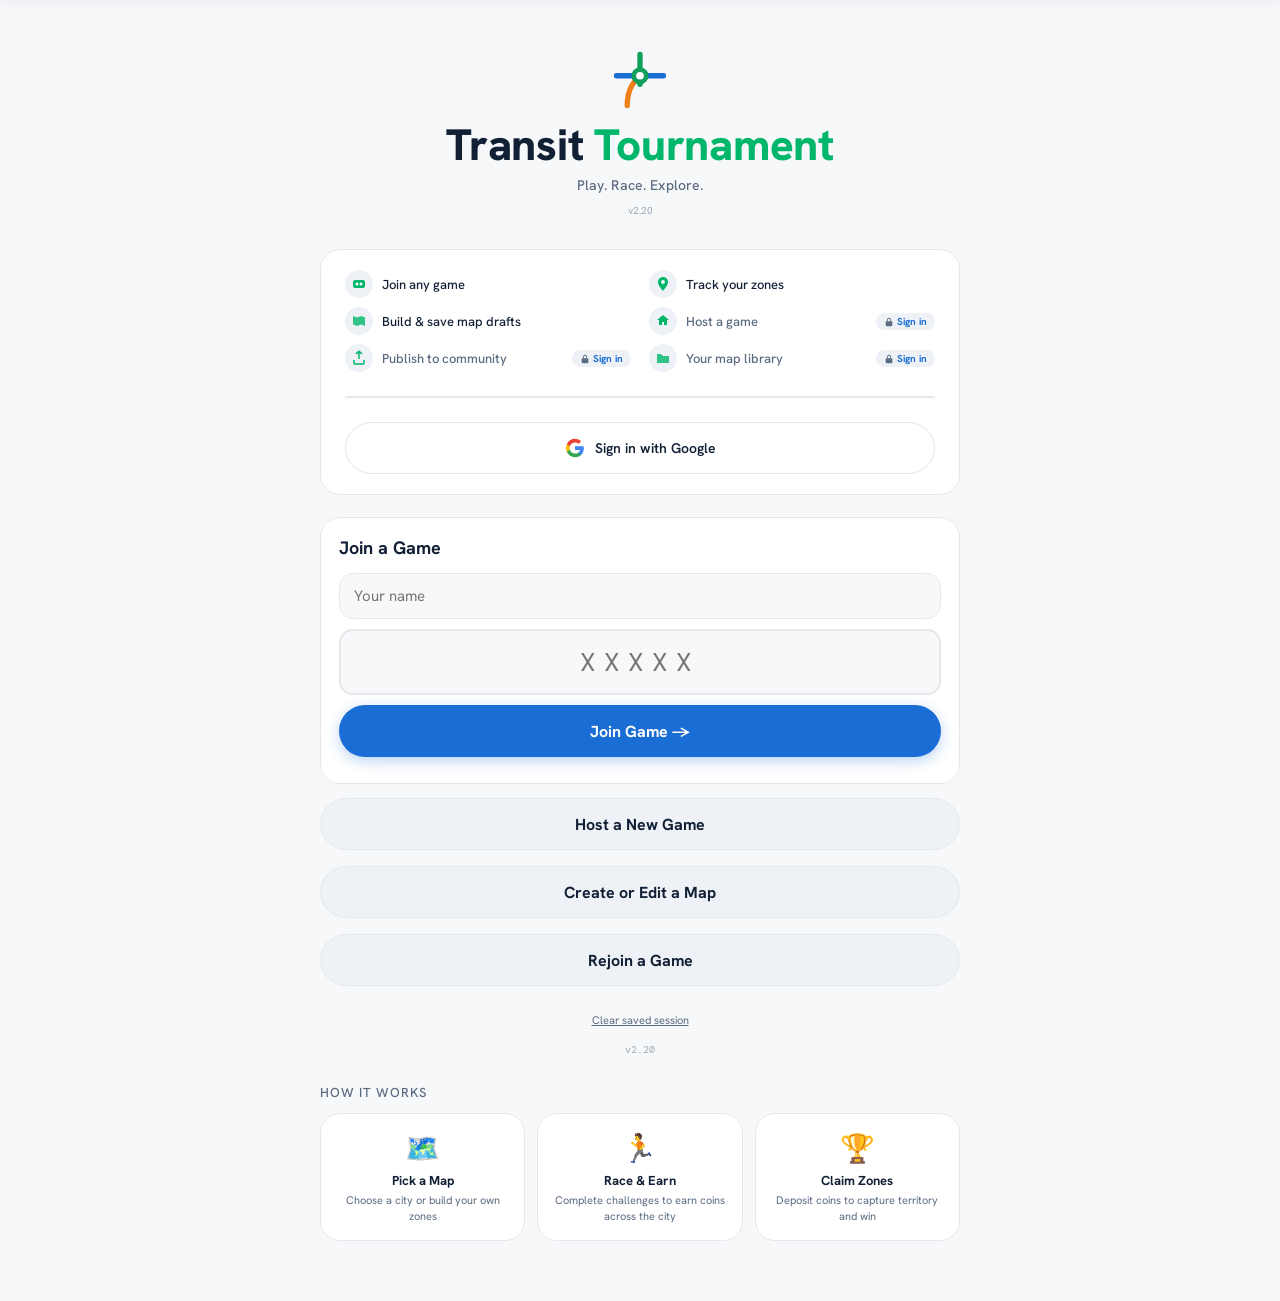
==== commit 464da43c: "v2.20: Rules-search removed, landmark countdown + vote notifications, coin visibility 1. Removed the" ====
--- a/index.html
+++ b/index.html
@@ -820,6 +820,13 @@
 
   <div class="panel" id="panel-zones">
     <div style="padding:0 20px 14px;">
+      <div id="zonesCoinBar" style="display:none;align-items:center;justify-content:space-between;background:var(--surface);border:1px solid var(--border);border-radius:14px;padding:10px 14px;margin-bottom:12px;">
+        <span style="font-size:12px;color:var(--muted);font-weight:600;">Your coins to deposit</span>
+        <span style="display:inline-flex;align-items:center;gap:6px;">
+          <svg viewBox="0 0 16 16" style="width:16px;height:16px"><circle cx="8" cy="8" r="7" fill="var(--gold)"/><circle cx="8" cy="8" r="4" fill="none" stroke="white" stroke-width="1.5" opacity=".65"/></svg>
+          <span id="zonesCoinCount" style="font-family:var(--font-led);font-weight:400;font-size:24px;color:var(--gold);">0</span>
+        </span>
+      </div>
       <button class="btn btn-p" style="width:100%;font-size:16px;padding:14px;" onclick="openDepositFlow()">Deposit Coins</button>
       <div id="depositZoneHint" style="font-size:11px;color:var(--muted);text-align:center;margin-top:8px;"></div>
     </div>
@@ -1057,7 +1064,7 @@
 
 
   <!-- RULES PANEL -->
-  <div class="panel" id="panel-rules" style="padding-top:10px;padding-bottom:20px;"><div style="padding:0 20px 8px;"><input id="rulesSearch" type="search" oninput="filterRules()" placeholder="Search rules…" style="width:100%;padding:9px 12px;border:1px solid var(--border);border-radius:10px;font-size:14px;background:var(--surface);color:var(--fg);"></div><div id="rulesContent"></div></div>
+  <div class="panel" id="panel-rules" style="padding-top:10px;padding-bottom:20px;"><div id="rulesContent"></div></div>
   </div><!--/panelWrap-->
 
 <!-- LOCATION MODAL -->
@@ -1391,7 +1398,7 @@
 <script src="https://www.gstatic.com/firebasejs/10.12.0/firebase-auth-compat.js"></script>
 <script>
 const FB_URL='https://battle-for-washington-default-rtdb.firebaseio.com';
-const APP_VERSION='2.19';
+const APP_VERSION='2.20';
 
 // ── DIAGNOSTIC LOG ─────────────────────────────────────────────────
 // Ring buffer of app events + errors, persisted to localStorage.
@@ -1810,24 +1817,29 @@
   const coins=G.landmark.coins||_landmarkCoins(lm.lat,lm.lng);
   const coinStr=coins;
 
+  let pendCountdown='';
+  if(isPending&&pending.submittedAt){
+    const remain=Math.max(0,getVoteTimeoutMs()-(Date.now()-pending.submittedAt));
+    const rm=Math.floor(remain/60000),rs=Math.floor((remain%60000)/1000);
+    pendCountdown=rm+':'+String(rs).padStart(2,'0');
+  }
   container.innerHTML=`
-    <div style="background:var(--surface);border:2px solid var(--gold);border-radius:20px;padding:14px 16px;margin-bottom:16px;position:relative;overflow:hidden;">
-      <div style="position:absolute;top:0;left:0;right:0;height:3px;background:linear-gradient(90deg,var(--gold),var(--accent));"></div>
-      <div style="display:flex;align-items:flex-start;justify-content:space-between;margin-bottom:6px;">
-        <div>
-          <div style="font-size:13px;font-weight:500;color:var(--muted);letter-spacing:.08em;text-transform:uppercase;margin-bottom:3px;">FEATURED LANDMARK</div>
-          <div style="font-family:var(--font);font-weight:800;font-size:20px;letter-spacing:1px;color:var(--text);line-height:1.1;">${esc(lm.name)}</div>
-          <div style="font-size:11px;color:var(--muted);margin-top:3px;">${esc(lm.hint)}</div>
+    <div style="background:var(--surface);border:1px solid #fde68a;border-left:4px solid var(--gold);border-radius:16px;padding:14px 16px;margin-bottom:16px;box-shadow:0 1px 2px rgba(16,24,40,.04);">
+      <div style="display:flex;align-items:center;gap:6px;margin-bottom:8px;">
+        <svg viewBox="0 0 16 16" style="width:13px;height:13px"><path d="M8 1l2 4 4 .5-3 3 .8 4.5L8 11l-3.8 2 .8-4.5-3-3 4-.5z" fill="var(--gold)"/></svg>
+        <span style="font-size:11px;font-weight:700;color:#b7791f;letter-spacing:.06em;text-transform:uppercase;">Featured Landmark</span>
+      </div>
+      <div style="display:flex;align-items:flex-start;justify-content:space-between;gap:12px;">
+        <div style="min-width:0;">
+          <div style="font-weight:800;font-size:18px;color:var(--text);line-height:1.15;">${esc(lm.name)}</div>
+          ${lm.hint?`<div style="font-size:12px;color:var(--muted);margin-top:3px;">${esc(lm.hint)}</div>`:''}
         </div>
-        <div style="text-align:right;flex-shrink:0;margin-left:12px;">
-          <div style="font-family:var(--font);font-weight:800;font-size:28px;color:var(--gold);line-height:1;">${coins}</div>
-          <div style="font-size:13px;color:var(--muted);">coins</div>
-        </div>
+        <span class="flop-coins-pill" style="flex-shrink:0;font-size:16px;">${coins}<span style="font-size:11px;margin-left:2px;">coins</span></span>
       </div>
-      ${isWon?`<div style="font-size:12px;font-weight:700;color:${claimerColor};padding:6px 10px;background:${claimerColor}22;border-radius:14px;margin-top:6px;">Claimed by ${esc(claimerName||'a team')}! New landmark incoming…</div>`:
-        isPending?`<div style="font-size:12px;color:var(--gold);padding:6px 10px;background:#fef9c322;border-radius:14px;margin-top:6px;border:1px solid var(--gold)44;">A team submitted a photo — vote in progress!</div>`:
-        canClaim?`<div style="display:flex;align-items:center;justify-content:space-between;margin-top:8px;"><div style="font-size:11px;color:var(--muted);">${timerTxt}</div><button class="btn btn-p btn-sm" onclick="openLandmarkMo()">I'm Here!</button></div>`:
-        `<div style="font-size:11px;color:var(--muted);margin-top:6px;">${timerTxt}</div>`
+      ${isWon?`<div style="font-size:12px;font-weight:600;color:${claimerColor};padding:8px 10px;background:${claimerColor}18;border-radius:12px;margin-top:10px;">${esc(claimerName||'A team')} claimed this — new landmark incoming…</div>`:
+        isPending?`<div style="font-size:12px;color:#b7791f;padding:8px 10px;background:#fef3c7;border-radius:12px;margin-top:10px;font-weight:600;">Photo submitted — vote in progress${pendCountdown?` · auto-accepts in ${pendCountdown}`:''}</div>`:
+        canClaim?`<div style="display:flex;align-items:center;justify-content:space-between;margin-top:10px;gap:10px;"><span style="font-size:11px;color:var(--muted);">${timerTxt}</span><button class="btn btn-p btn-sm" onclick="openLandmarkMo()">I'm Here!</button></div>`:
+        `<div style="font-size:11px;color:var(--muted);margin-top:10px;">${timerTxt}</div>`
       }
     </div>`;
 }
@@ -2481,6 +2493,23 @@
 const TEAM_NAMES=['Red','Blue','Green','Orange','Purple','Pink','Teal','Flame'];
 let setupTeams=[{name:'Red',color:PAL[0]},{name:'Blue',color:PAL[1]},{name:'Green',color:PAL[2]}];
 const _seenCurseIds=new Set(); // tracks curse IDs we've already alerted locally
+const _notifiedClaims=new Set(); // photo-claim keys we've already notified about
+// Notify (banner + push) when another team submits a photo needing my vote
+function _notifyNewClaims(){
+  if(!G.flopClaims||LS.myTeamIdx<0)return;
+  for(const [id,claim] of Object.entries(G.flopClaims)){
+    if(!claim||claim.status!=='pending')continue;
+    if(claim.teamIdx===LS.myTeamIdx)continue; // never notify the submitter
+    const key=id+'_'+(claim.submittedAt||0);
+    if(_notifiedClaims.has(key))continue;
+    _notifiedClaims.add(key);
+    if(claim.votes&&claim.votes[LS.myTeamIdx]!==undefined)continue; // already voted
+    const tn=G.teams[claim.teamIdx]?.name||'A team';
+    const what=claim.type==='landmark'?('the landmark '+(claim.landmarkName||'')):claim.type==='detour'?'their detour':'a Flop challenge';
+    showNotif('📸 '+tn+' submitted a photo — tap to vote');
+    sendPN('Vote needed',tn+' submitted a photo for '+what+'. Open the app to approve or reject.');
+  }
+}
 
 function saveL(){try{localStorage.setItem('bfw5L',JSON.stringify(LS));}catch(e){}}
 function loadL(){try{const d=localStorage.getItem('bfw5L');if(d)LS={...LS,...JSON.parse(d)};}catch(e){}}
@@ -2960,6 +2989,7 @@
       renderChat();
       const lcp=document.getElementById('lunchChatPanel');if(lcp&&lcp.style.display==='flex')renderLunchChat();
     }
+    _notifyNewClaims();
     checkForPendingVotes();
     // Landmark auto-refresh: host checks 30-min timeout
     if(LS.isHost&&G.landmark&&!G.landmark.claimedBy){
@@ -3441,9 +3471,16 @@
   if(sb)sb.textContent=coins;
   // Persistent coin count in the top bar (players only; hosts have no team)
   const tcb=document.getElementById('topCoinBadge'),tcc=document.getElementById('topCoinCount');
+  const showCoins=LS.myTeamIdx>=0&&!LS.isHost&&G.started;
   if(tcb&&tcc){
-    if(LS.myTeamIdx>=0&&!LS.isHost&&G.started){tcb.style.display='flex';tcc.textContent=coins;}
+    if(showCoins){tcb.style.display='flex';tcc.textContent=coins;}
     else tcb.style.display='none';
+  }
+  // Prominent coins bar on the Zones tab (where deposits are made)
+  const zcb=document.getElementById('zonesCoinBar'),zcc=document.getElementById('zonesCoinCount');
+  if(zcb&&zcc){
+    if(showCoins){zcb.style.display='flex';zcc.textContent=coins;}
+    else zcb.style.display='none';
   }
   updateDepositHint();
   const b=document.getElementById('myTeamBadge');
@@ -4096,6 +4133,7 @@
 
 // ZONES LIST
 function renderZones(){
+  updateMyTeamBadge(); // refresh the Zones-tab coin bar
   const con=document.getElementById('zoneContainer');if(!con)return;con.innerHTML='';
   const zones=getZones();
   // Group by region if zones have regions, else put all in one group
@@ -4891,24 +4929,6 @@
 
 
 // ── RULES (dynamic) ──────────────────────────────────────────────────────────
-// Filter rendered rule blocks by the search query (hides non-matching sections)
-function filterRules(){
-  const inp=document.getElementById('rulesSearch');
-  const el=document.getElementById('rulesContent');
-  if(!inp||!el)return;
-  const q=(inp.value||'').toLowerCase().trim();
-  let visible=0;
-  Array.from(el.children).forEach(ch=>{
-    const match=!q||(ch.textContent||'').toLowerCase().includes(q);
-    ch.style.display=match?'':'none';
-    if(match)visible++;
-  });
-  let empty=document.getElementById('rulesNoMatch');
-  if(q&&visible===0){
-    if(!empty){empty=document.createElement('div');empty.id='rulesNoMatch';empty.style.cssText='padding:16px 20px;color:var(--muted);font-size:13px;';el.appendChild(empty);}
-    empty.textContent='No rules match "'+inp.value+'".';empty.style.display='';
-  } else if(empty){empty.style.display='none';}
-}
 function renderRules(){
   const el=document.getElementById('rulesContent');
   if(!el)return;
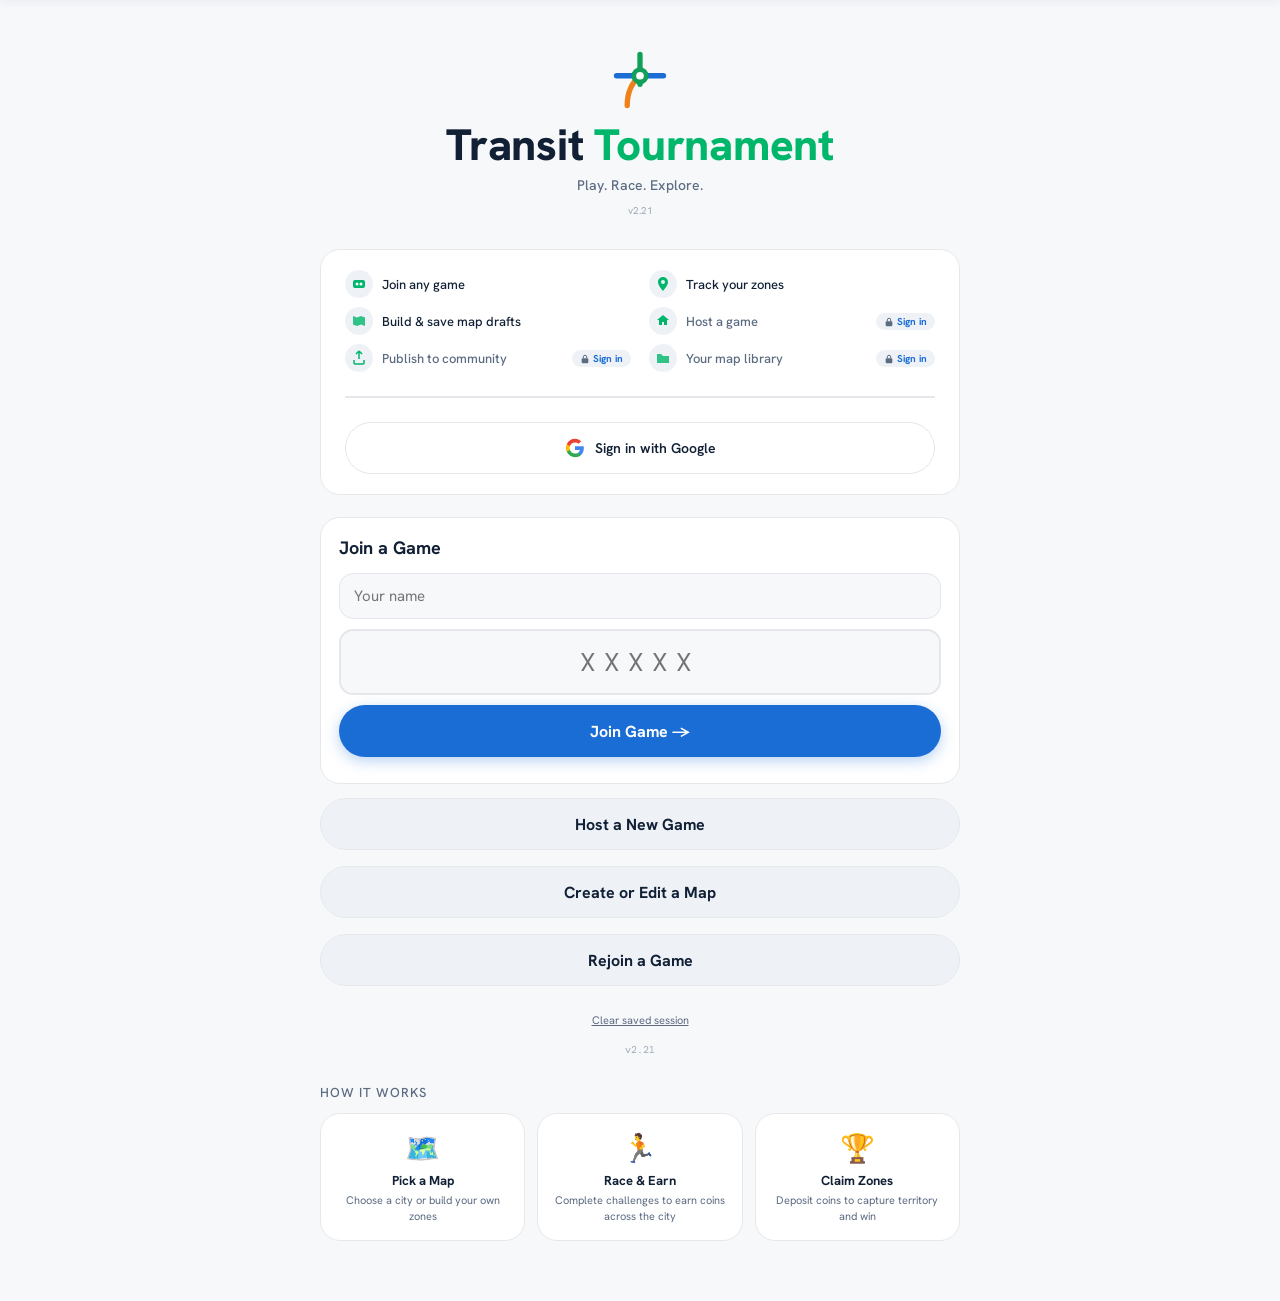
==== commit 933b7ffa: "v2.21: Show locked-down zones on the map Zone Lockdown now renders visibly: a red dashed outline ove" ====
--- a/index.html
+++ b/index.html
@@ -1398,7 +1398,7 @@
 <script src="https://www.gstatic.com/firebasejs/10.12.0/firebase-auth-compat.js"></script>
 <script>
 const FB_URL='https://battle-for-washington-default-rtdb.firebaseio.com';
-const APP_VERSION='2.20';
+const APP_VERSION='2.21';
 
 // ── DIAGNOSTIC LOG ─────────────────────────────────────────────────
 // Ring buffer of app events + errors, persisted to localStorage.
@@ -4087,9 +4087,38 @@
     });
   }
 }
+// Returns the active Zone Lockdown curse on a zone code, or null.
+function _zoneLockdown(code){
+  return (G.curses||[]).find(c=>c.active&&c.item==='Zone Lockdown'&&c.notes===code&&c.expiresAt&&c.expiresAt>Date.now())||null;
+}
+let _lockMarkers={};
 function renderMapColors(){
   if(!mapReady)return;
-  getZones().forEach(z=>{const poly=zPolys[z.code];if(!poly)return;const deps=G.zones&&G.zones[z.code]||{},l=getL(deps);if(l>=0&&l<G.teams.length){const c=G.teams[l].color;poly.setStyle({fillColor:c,fillOpacity:.25,color:c,weight:2,dashArray:null});}else poly.setStyle({fillColor:'#3b82f6',fillOpacity:.05,color:'#94a3b8',weight:1.5,dashArray:null});});
+  getZones().forEach(z=>{
+    const poly=zPolys[z.code];if(!poly)return;
+    const deps=G.zones&&G.zones[z.code]||{},l=getL(deps);
+    const locked=!!_zoneLockdown(z.code);
+    if(locked){
+      // Locked zones read as frozen: red dashed outline over the owner tint
+      const c=(l>=0&&l<G.teams.length)?G.teams[l].color:'#94a3b8';
+      poly.setStyle({fillColor:c,fillOpacity:.18,color:'#dc2626',weight:3,dashArray:'6 5'});
+    } else if(l>=0&&l<G.teams.length){
+      poly.setStyle({fillColor:G.teams[l].color,fillOpacity:.25,color:G.teams[l].color,weight:2,dashArray:null});
+    } else {
+      poly.setStyle({fillColor:'#3b82f6',fillOpacity:.05,color:'#94a3b8',weight:1.5,dashArray:null});
+    }
+  });
+  // Lock badges at zone centroids (rebuilt each render)
+  Object.values(_lockMarkers).forEach(m=>{try{m.remove();}catch(e){}});
+  _lockMarkers={};
+  if(bfwMap)getZones().forEach(z=>{
+    const lock=_zoneLockdown(z.code);if(!lock||!z.poly||!z.poly.length)return;
+    const lats=z.poly.map(p=>p[0]),lngs=z.poly.map(p=>p[1]);
+    const clat=(Math.max(...lats)+Math.min(...lats))/2,clng=(Math.max(...lngs)+Math.min(...lngs))/2;
+    const mins=Math.ceil((lock.expiresAt-Date.now())/60000);
+    const icon=L.divIcon({className:'',html:'<div style="display:flex;align-items:center;gap:3px;background:#dc2626;color:#fff;border:2px solid #fff;border-radius:999px;padding:2px 7px;font-size:10px;font-weight:800;box-shadow:0 1px 4px rgba(0,0,0,.35);white-space:nowrap;">🔒 '+mins+'m</div>',iconSize:[0,0],iconAnchor:[0,0]});
+    _lockMarkers[z.code]=L.marker([clat,clng],{icon,zIndexOffset:3500,interactive:false}).addTo(bfwMap);
+  });
   renderMZL();updateLocateMarkers();renderLandmarkMarker();updateUserLocation();
   const ml=document.getElementById('mapLegend');
   if(ml)ml.style.display=isCustomMap()?'none':'block';
@@ -4128,7 +4157,7 @@
 }
 function renderMZL(){
   const el=document.getElementById('mzlInner');if(!el)return;
-  el.innerHTML=getZones().map(z=>{const deps=G.zones&&G.zones[z.code]||{},l=getL(deps);const col=l>=0&&G.teams[l]?G.teams[l].color:'var(--muted)';return `<div class="mzr" onclick="if(bfwMap&&zPolys['${z.code}'])bfwMap.fitBounds(zPolys['${z.code}'].getBounds(),{padding:[30,30]});${canDeposit()?`openDep('${z.code}');`:''}"><div class="mzd" style="background:${col}"></div><span class="mzc">${z.code}</span><span class="mznm">${z.name}</span></div>`;}).join('');
+  el.innerHTML=getZones().map(z=>{const deps=G.zones&&G.zones[z.code]||{},l=getL(deps);const col=l>=0&&G.teams[l]?G.teams[l].color:'var(--muted)';const locked=!!_zoneLockdown(z.code);return `<div class="mzr" onclick="if(bfwMap&&zPolys['${z.code}'])bfwMap.fitBounds(zPolys['${z.code}'].getBounds(),{padding:[30,30]});${canDeposit()?`openDep('${z.code}');`:''}"><div class="mzd" style="background:${col}"></div><span class="mzc">${z.code}</span><span class="mznm">${z.name}</span>${locked?'<span title="Locked" style="margin-left:auto;font-size:11px;">🔒</span>':''}</div>`;}).join('');
 }
 
 // ZONES LIST
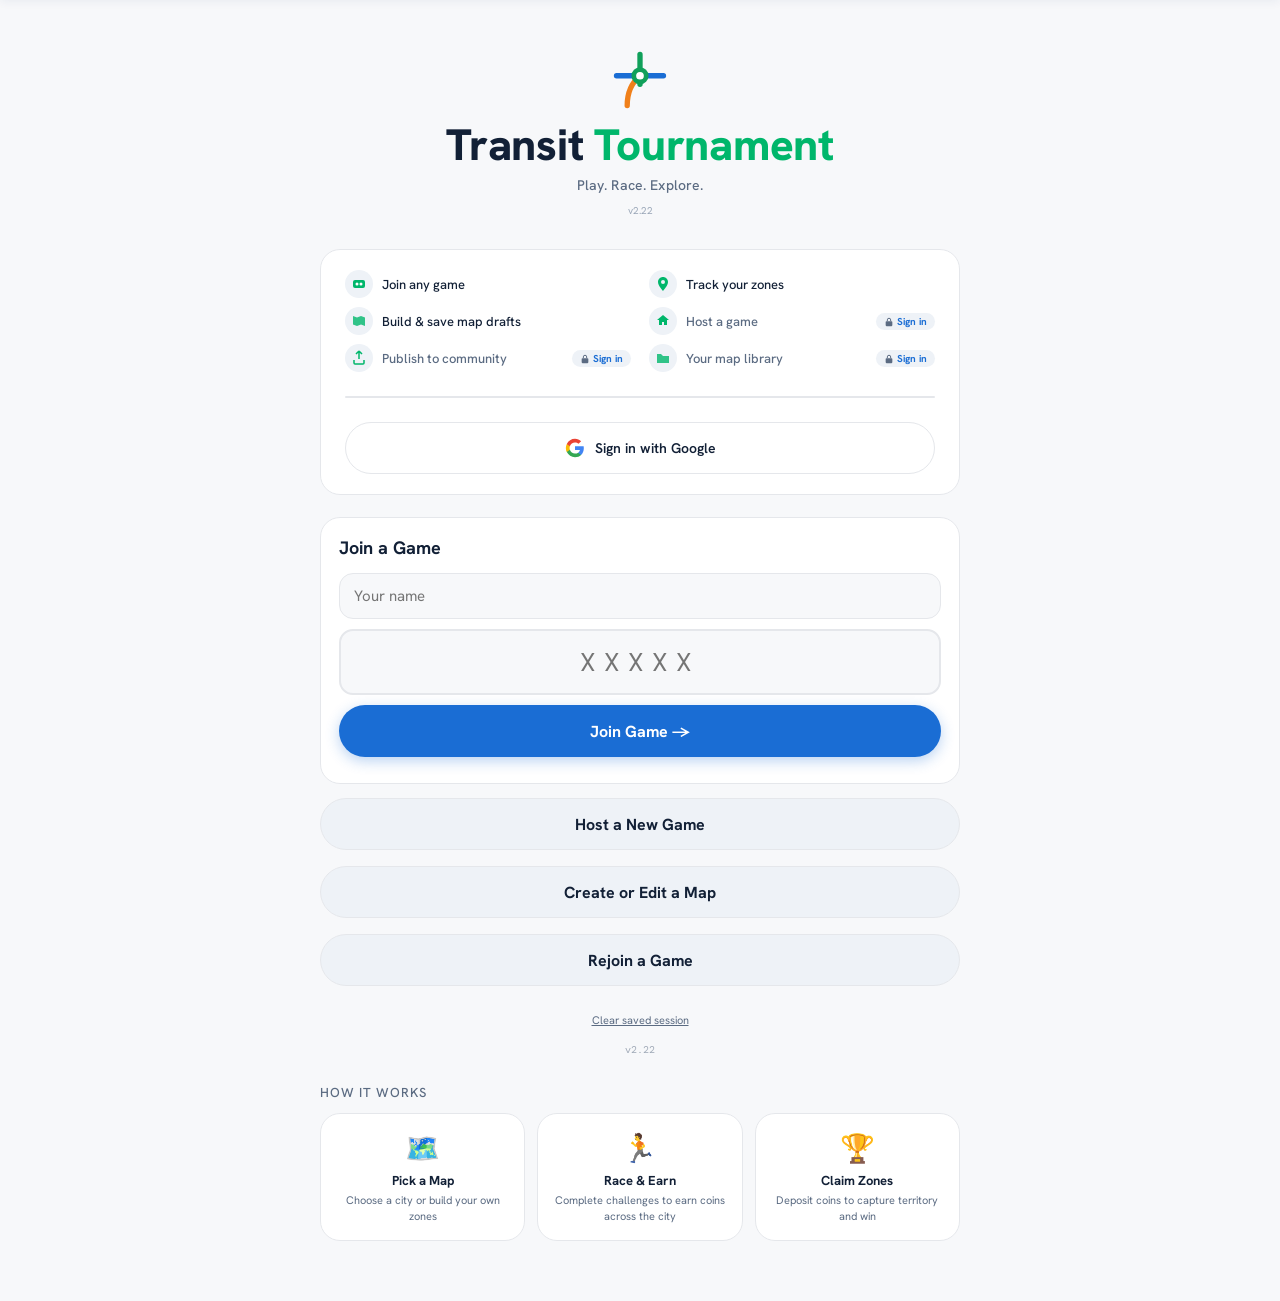
==== commit ff029d88: "v2.22: Fix players stuck on waiting screen when host starts early When the host started before the s" ====
--- a/index.html
+++ b/index.html
@@ -1398,7 +1398,7 @@
 <script src="https://www.gstatic.com/firebasejs/10.12.0/firebase-auth-compat.js"></script>
 <script>
 const FB_URL='https://battle-for-washington-default-rtdb.firebaseio.com';
-const APP_VERSION='2.21';
+const APP_VERSION='2.22';
 
 // ── DIAGNOSTIC LOG ─────────────────────────────────────────────────
 // Ring buffer of app events + errors, persisted to localStorage.
@@ -2690,15 +2690,8 @@
   LS.fbUrl=FB_URL;LS.gameCode=code;LS.playerName=player.name;LS.playerId=pid;
   LS.isHost=false;LS.mode='player';LS.myTeamIdx=player.teamIdx>=0?player.teamIdx:-1;
   saveL();startPoll();
-  if(G.started){
-    const cfg3=G.config||{};
-    const[sh3,sm3]=(cfg3.start||'00:00').split(':').map(Number);
-    const now3=new Date(),st3=new Date(now3);
-    st3.setHours(sh3,sm3,0,0);
-    if(st3>now3){ showPreGame(); } else { enterApp(); }
-  } else {
-    showPreGame();
-  }
+  if(G.started){ enterApp(); }
+  else { showPreGame(); }
 }
 
 async function joinGame(){
@@ -2928,11 +2921,9 @@
       }
     }
     if(!prevStarted&&G.started){
-      const cfg2=G.config||{};
-      const[sh2,sm2]=(cfg2.start||'00:00').split(':').map(Number);
-      const now2=new Date(),st2=new Date(now2);
-      st2.setHours(sh2,sm2,0,0);
-      if(st2>now2){ showPreGame(); } else { enterApp(); }
+      // Game is live — enter the app immediately (even if the host started
+      // before the scheduled time). The scheduled time is only a label.
+      enterApp();
       showNotif('⚡ Game started! Get moving!');
       sendPN('Transit Tournament','The game has started! Get moving.');
     }
@@ -3211,16 +3202,7 @@
   regenerateFlop(false);
   logEv('🚀 Game started! Each team starts with '+startCoins+' coins. Good luck!');
   await pushState();
-  const cfg=G.config||{};
-  const[sh,sm]=(cfg.start||'00:00').split(':').map(Number);
-  const now=new Date();
-  const startTime=new Date(now);
-  startTime.setHours(sh,sm,0,0);
-  if(startTime>now){
-    showPreGame();
-  } else {
-    enterApp();
-  }
+  enterApp(); // live immediately, regardless of the scheduled start time
   sendPN('Transit Tournament','The game has started! Get moving.');
   // Increment play count for community maps
   if(G.config&&G.config.map&&G.config.mapId) _incrementMapPlayCount(G.config.mapId);
@@ -3404,7 +3386,9 @@
   if(!LS.isHost) return;
   if(_preGameCountdownIv){ clearInterval(_preGameCountdownIv); _preGameCountdownIv=null; }
   if(_preMap){ _preMap.remove(); _preMap=null; }
-  enterApp();
+  // Actually start the game (sets started, gives coins, pushes to everyone)
+  // rather than just entering the app on this device.
+  startGame();
 }
 
 async function cancelGame(){
@@ -5337,12 +5321,8 @@
   LS.mode=foundPlayer.isHost?'host':'player';
   LS.myTeamIdx=foundPlayer.teamIdx>=0?foundPlayer.teamIdx:-1;
   saveL();startPoll();
-  if(G.started){
-    const cfg3=G.config||{};
-    const[sh3,sm3]=(cfg3.start||'00:00').split(':').map(Number);
-    const now3=new Date(),st3=new Date(now3);st3.setHours(sh3,sm3,0,0);
-    if(st3>now3){showPreGame();}else{enterApp();}
-  } else {
+  if(G.started){ enterApp(); }
+  else {
     if(foundPlayer.isHost){document.getElementById('lobbyCode').textContent=gameCode;renderLobby();showScreen('screenLobby');}
     else showPreGame();
   }
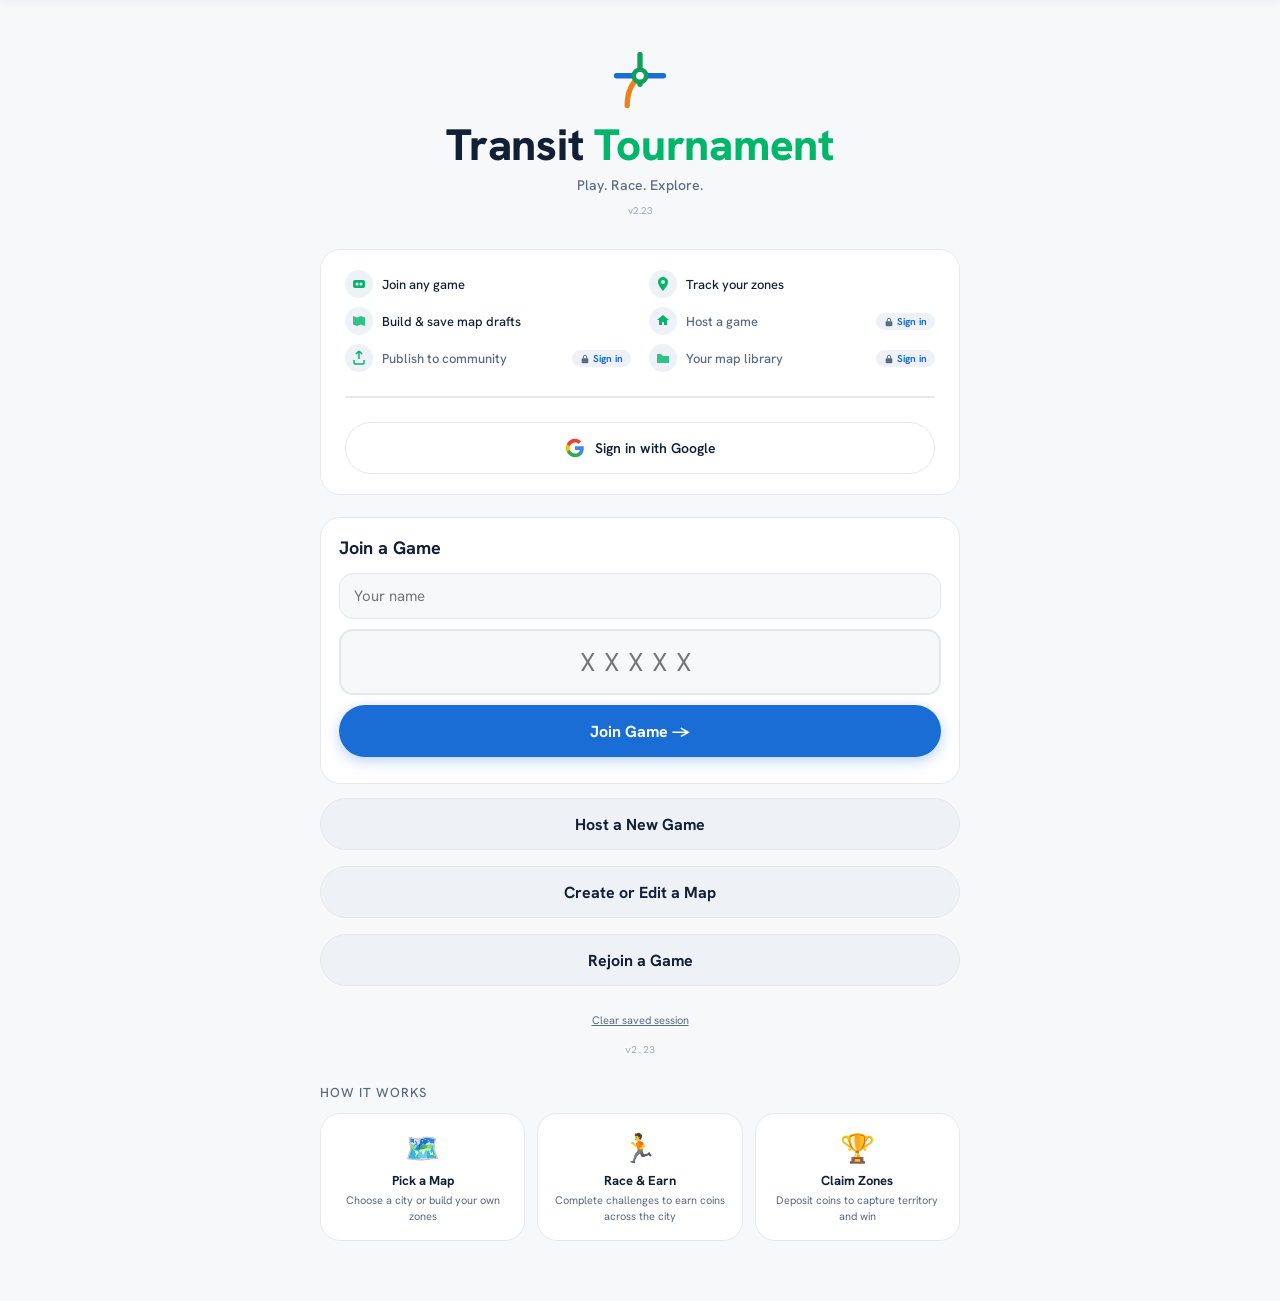
==== commit 49b4ca36: "v2.23: Simplify scoring/UI — area bonus only, cleaner status, mobile coin fix - Scoring: removed the" ====
--- a/index.html
+++ b/index.html
@@ -146,7 +146,8 @@
 header{background:var(--header-bg);border-bottom:1px solid var(--border);padding:10px 20px;padding-top:calc(10px + env(safe-area-inset-top));display:flex;align-items:center;justify-content:space-between;gap:10px;position:sticky;top:0;z-index:300;}
 .logo{font-family:var(--font);font-weight:800;font-size:22px;letter-spacing:-0.005em;color:var(--fg);}
 .logo span{color:var(--accent);}
-.hright{display:flex;align-items:center;gap:6px;flex-shrink:0;overflow:hidden;}
+.hright{display:flex;align-items:center;gap:6px;flex-shrink:0;}
+#topCoinBadge{flex-shrink:0;}
 .clock{font-family:var(--font-led);font-size:11px;color:var(--fg);letter-spacing:1.5px;font-variant-numeric:tabular-nums;}
 .clock.lunch{color:rgba(255,255,255,.7);}.clock.ended{color:rgba(255,255,255,.5);}
 .gpill{font-size:11px;font-weight:700;letter-spacing:1px;text-transform:uppercase;padding:4px 12px;border-radius:var(--r-chip);background:var(--surface2);color:var(--muted);border:1px solid var(--border);}
@@ -764,7 +765,6 @@
       </div>
       <div id="myTeamBadge" class="myteam-badge" style="display:none;"></div>
       <div class="gpill" id="gspill">Lobby</div>
-      <div class="clock" id="gclock">--:--</div>
     </div>
   </header>
   <div class="tabs">
@@ -784,7 +784,6 @@
         <div style="font-size:10px;color:var(--muted);text-transform:uppercase;letter-spacing:.5px;margin-bottom:2px;">Game Code</div>
         <div style="display:flex;align-items:center;gap:8px;">
           <span id="statusGameCode" style="font-family:var(--font-led);font-weight:400;font-size:22px;letter-spacing:2px;color:var(--accent);">—</span>
-          <button class="btn btn-g btn-sm" style="padding:2px 8px;font-size:11px;" onclick="copyStatusCode()">Copy</button>
         </div>
       </div>
       <div style="text-align:right;">
@@ -795,7 +794,6 @@
     <div id="myTeamHero" style="display:none;"></div>
     <div class="stitle">Standings</div>
     <div class="sg" id="sg"></div>
-    <p style="font-size:11px;color:var(--muted);padding:0 20px;" id="locHint"></p>
     <div class="stitle">Bonus Points</div>
     <div class="card" style="margin:0 20px;padding:0;overflow:hidden;">
       <table class="btbl"><thead><tr><th>Bonus</th><th>Worth</th><th>Leader</th><th>Detail</th></tr></thead><tbody id="btbd"></tbody></table>
@@ -830,7 +828,6 @@
       <button class="btn btn-p" style="width:100%;font-size:16px;padding:14px;" onclick="openDepositFlow()">Deposit Coins</button>
       <div id="depositZoneHint" style="font-size:11px;color:var(--muted);text-align:center;margin-top:8px;"></div>
     </div>
-    <div class="stitle" style="margin-top:0">Zone Status</div>
     <div id="zoneContainer"></div>
   </div>
 
@@ -1398,7 +1395,7 @@
 <script src="https://www.gstatic.com/firebasejs/10.12.0/firebase-auth-compat.js"></script>
 <script>
 const FB_URL='https://battle-for-washington-default-rtdb.firebaseio.com';
-const APP_VERSION='2.22';
+const APP_VERSION='2.23';
 
 // ── DIAGNOSTIC LOG ─────────────────────────────────────────────────
 // Ring buffer of app events + errors, persisted to localStorage.
@@ -2084,12 +2081,9 @@
     } else if(claim.type==='landmark'){
       if(!G.coins)G.coins={};
       if(!G.landmarkClaims)G.landmarkClaims={};
-      const prevClaims=G.landmarkClaims[claim.teamIdx]||0;
-      const base=claim.coins||7;
-      const earned=Math.max(4,base-prevClaims);
-      G.landmarkClaims[claim.teamIdx]=prevClaims+1;
+      const earned=claim.coins||7;
       G.coins[claim.teamIdx]=(G.coins[claim.teamIdx]||0)+earned;
-      logEv('🏆 <b>'+esc(tn)+'</b> earned <b>'+earned+' coin'+(earned>1?'s':'')+'</b> at <b>'+esc(claim.landmarkName||'a landmark')+'</b>!'+(prevClaims>0?' (diminishing returns: -'+prevClaims+')':''));
+      logEv('🏆 <b>'+esc(tn)+'</b> earned <b>'+earned+' coin'+(earned>1?'s':'')+'</b> at <b>'+esc(claim.landmarkName||'a landmark')+'</b>!');
       pickNewLandmark(true);
     } else {
       if(!G.coins)G.coins={};
@@ -2173,10 +2167,7 @@
       } else if(claim.type==='landmark'){
         if(!G.coins)G.coins={};
         if(!G.landmarkClaims)G.landmarkClaims={};
-        const prevClaims2=G.landmarkClaims[claim.teamIdx]||0;
-        const base2=claim.coins||7;
-        const earned=Math.max(4,base2-prevClaims2);
-        G.landmarkClaims[claim.teamIdx]=prevClaims2+1;
+        const earned=claim.coins||7;
         G.coins[claim.teamIdx]=(G.coins[claim.teamIdx]||0)+earned;
         logEv('⏱️ <b>'+esc(tn)+'</b> earned <b>'+earned+' coin'+(earned>1?'s':'')+'</b> at <b>'+esc(claim.landmarkName||'a landmark')+'</b> — auto-accepted!');
         pickNewLandmark(true);
@@ -3436,7 +3427,6 @@
 
 function enterApp(){
   showScreen('screenApp');updateMyTeamBadge();
-  document.getElementById('locHint').textContent=LS.isHost?'Tap a team card to update their location.':'Tap your team card to report your location.';
   document.getElementById('shopForm').style.display='block'; // all players see shop
   document.getElementById('endGameSection').style.display=LS.isHost?'block':'none';
   renderAll();
@@ -3453,9 +3443,10 @@
   if(cb)cb.textContent=coins;
   const sb=document.getElementById('shopCoinBadge');
   if(sb)sb.textContent=coins;
-  // Persistent coin count in the top bar (players only; hosts have no team)
+  // Persistent coin count — shown whenever you're on a team (incl. a host
+  // who is also playing on a team), once the game is live
   const tcb=document.getElementById('topCoinBadge'),tcc=document.getElementById('topCoinCount');
-  const showCoins=LS.myTeamIdx>=0&&!LS.isHost&&G.started;
+  const showCoins=LS.myTeamIdx>=0&&G.started;
   if(tcb&&tcc){
     if(showCoins){tcb.style.display='flex';tcc.textContent=coins;}
     else tcb.style.display='none';
@@ -3577,8 +3568,7 @@
 
 function updateClock(){
   const now=new Date(),h=now.getHours(),m=now.getMinutes(),s=now.getSeconds(),p=n=>String(n).padStart(2,'0');
-  const el=document.getElementById('gclock');if(!el)return;
-  el.textContent=`${p(h)}:${p(m)}:${p(s)}`;
+  const el=document.getElementById('gclock');if(el)el.textContent=`${p(h)}:${p(m)}:${p(s)}`;
   const cfg=G.config||{},pill=document.getElementById('gspill');if(!pill)return;
   const toM=t=>{if(!t)return 0;const[a,b]=t.split(':');return +a*60+ +b;};
   const n=h*60+m,gs=toM(cfg.start),ge=toM(cfg.end),ls=toM(cfg.lunchStart),le=toM(cfg.lunchEnd),sc=toM(cfg.score);
@@ -3589,7 +3579,7 @@
   else if(n>=le&&n<sc){pill.className='gpill live';pill.textContent='Live';}
   else if(n>=sc&&n<ge){pill.className='gpill ended';pill.textContent='Scoring';}
   else{pill.className='gpill ended';pill.textContent='Ended';}
-  el.className='clock'+(pill.textContent==='Lunch'?' lunch':pill.textContent.match(/Scoring|Ended/)?' ended':'');
+  if(el)el.className='clock'+(pill.textContent==='Lunch'?' lunch':pill.textContent.match(/Scoring|Ended/)?' ended':'');
   // Phase countdown for status panel
   const pl=document.getElementById('phaseLabel'),pc=document.getElementById('phaseCountdown');
   if(pl&&pc&&G.started){
@@ -3811,18 +3801,19 @@
       hero.style.display='none';
     }
   }
+  // Rank order for the standings
+  const ranked=[...sc.map((s,i)=>({t:s.zones+s.bonuses,i}))].sort((a,b)=>b.t-a.t);
+  const rankOf={};ranked.forEach((r,p)=>rankOf[r.i]=p+1);
   G.teams.forEach((team,i)=>{
-    const loc=G.locs&&G.locs[i],zone=loc?getZones().find(z=>z.code===loc.zone):null;
-    const mins=loc?Math.floor((Date.now()-loc.time)/60000):null,stale=mins!==null&&mins>15;
-    // GPS badge only counts a fix from the last 10 minutes — not day-old data
-    const hasGps=G.gpsLocs&&Object.values(G.gpsLocs).some(g=>g.teamIdx===i&&g.t&&Date.now()-g.t<600000);
     const isMine=LS.myTeamIdx===i,sc2=sc[i];
     const card=document.createElement('div');card.className='tsc';
     card.style.background=team.color;
-    card.onclick=()=>{if(LS.isHost||isMine)openLocMo(i);};
-    card.innerHTML=`<div style="display:flex;align-items:center;gap:12px;"><div style="width:30px;height:30px;border-radius:var(--r-badge);background:rgba(0,0,0,.2);display:flex;align-items:center;justify-content:center;font-weight:800;font-size:14px;color:white;flex-shrink:0;">${esc(team.name[0])}</div><div style="flex:1;min-width:0;"><div class="tsn">${esc(team.name)}</div><div class="tsl2"><div class="${stale?'sdd':'pd'}" style="${stale?'background:rgba(255,255,255,.4)':''}"></div>${zone?`<span class="lname">${zone.code} — ${zone.name}</span>`:'<span style="color:rgba(255,255,255,.5)">Unknown</span>'}</div></div><div style="text-align:right;"><div style="font-family:var(--font-led);font-weight:400;font-size:18px;color:white;">${sc2.zones+sc2.bonuses}</div><div class="tss">${sc2.zones}z+${sc2.bonuses}b</div></div></div>
-      <div style="display:flex;align-items:center;gap:8px;margin-top:4px;"><div class="tst">${mins===null?'No check-in':mins===0?'Just now':`${mins}m ago`}</div>${hasGps?`<span style="font-size:10px;color:rgba(255,255,255,.8)"><svg class="go-arc" viewBox="0 0 14 14" style="width:10px;height:10px"><path d="M7 1a6 6 0 110 12" fill="none" stroke="currentColor" stroke-width="2" stroke-linecap="round"/></svg> GPS</span>`:''}</div>
-      ${isMine?`<div style="font-size:10px;color:rgba(255,255,255,.8);margin-top:4px;font-weight:700">Your team · tap to update</div>`:''}`;
+    card.innerHTML=`<div style="display:flex;align-items:center;gap:12px;">
+      <div style="width:30px;height:30px;border-radius:var(--r-badge);background:rgba(0,0,0,.2);display:flex;align-items:center;justify-content:center;font-weight:800;font-size:14px;color:white;flex-shrink:0;">${esc(team.name[0])}</div>
+      <div style="flex:1;min-width:0;"><div class="tsn">${esc(team.name)}</div>${isMine?'<div style="font-size:10px;color:rgba(255,255,255,.85);font-weight:700;margin-top:1px;">Your team</div>':''}</div>
+      <div style="text-align:right;"><div style="font-family:var(--font-led);font-weight:400;font-size:20px;color:white;line-height:1;">${sc2.zones+sc2.bonuses}</div><div class="tss">${sc2.zones}z+${sc2.bonuses}b</div></div>
+      <div style="font-family:var(--font);font-weight:800;font-size:14px;color:rgba(255,255,255,.85);width:26px;text-align:right;flex-shrink:0;">#${rankOf[i]}</div>
+    </div>`;
     g.appendChild(card);
   });
   // Version footer — use fixed id so it never duplicates
@@ -3876,23 +3867,12 @@
   if(_scoreCache&&now-_scoreCacheTs<500)return _scoreCache;
   const sc=G.teams.map(()=>({zones:0,area:0,bonuses:0}));
   getZones().forEach(z=>{const l=getL(G.zones&&G.zones[z.code]||{});if(l>=0&&l<sc.length){sc[l].zones++;sc[l].area+=(z.area||0);}});
-  // Area/Momentum Bonus: host-configurable points (0 disables). Largest
-  // area held; switches to most net new zones in the final 2 hours.
+  // Area Bonus: host-configurable points to the team holding the largest
+  // total area (0 disables). No momentum swap, no line-streak bonus.
   const areaBonusPts=(G.config&&G.config.areaBonus!=null)?G.config.areaBonus:1;
-  const scoreTime=_parseTimeToMs(G.config?.score||'18:00');
-  const twoHrBefore=scoreTime-2*3600000;
   if(areaBonusPts>0){
-    if(Date.now()>=twoHrBefore&&G.zoneSnapshots){
-      const snap=G.zoneSnapshots;
-      let bestGain=0,mw=-1;
-      sc.forEach((_,i)=>{const gain=sc[i].zones-(snap[i]||0);if(gain>bestGain){bestGain=gain;mw=i;}});
-      if(mw>=0&&bestGain>0)sc[mw].bonuses+=areaBonusPts;
-    } else {
-      let ma=0,aw=-1;sc.forEach((s,i)=>{if(s.area>ma){ma=s.area;aw=i;}});if(aw>=0)sc[aw].bonuses+=areaBonusPts;
-    }
-  }
-  // Line Bonus: 3 consecutive zones on same line
-  _getLineStreakBonuses().forEach(lb=>{sc[lb.team].bonuses++;});
+    let ma=0,aw=-1;sc.forEach((s,i)=>{if(s.area>ma){ma=s.area;aw=i;}});if(aw>=0)sc[aw].bonuses+=areaBonusPts;
+  }
   _scoreCache=sc;_scoreCacheTs=now;
   return sc;
 }
@@ -3901,26 +3881,14 @@
 function renderScores(){
   const sc=computeScores();
   const tbody=document.getElementById('btbd');if(!tbody)return;tbody.innerHTML='';
-  // Momentum bonus display
   const abPts=(G.config&&G.config.areaBonus!=null)?G.config.areaBonus:1;
-  const scoreTime2=_parseTimeToMs(G.config?.score||'18:00');
-  const inFinal2=Date.now()>=scoreTime2-2*3600000;
-  let momentumHtml='';
   if(abPts>0){
-    if(inFinal2&&G.zoneSnapshots){
-      let bestGain2=0,mw2=-1;
-      sc.forEach((s,i)=>{const gain=s.zones-(G.zoneSnapshots[i]||0);if(gain>bestGain2){bestGain2=gain;mw2=i;}});
-      momentumHtml=`<tr><td><b>Momentum</b></td><td>${abPts} pt${abPts!==1?'s':''}</td><td>${mw2>=0&&G.teams[mw2]?`<span style="color:${G.teams[mw2].color};font-weight:700">${esc(G.teams[mw2].name)}</span> <span style="color:var(--muted);font-size:10px">+${bestGain2} zones</span>`:'<span style="color:var(--muted)">—</span>'}</td><td style="color:var(--muted);font-size:11px">Most net new zones (final 2hr)</td></tr>`;
-    } else {
-      const as=G.teams.map((_,i)=>{let a=0;getZones().forEach(z=>{if(getL(G.zones&&G.zones[z.code]||{})===i)a+=z.area;});return a;});
-      const aw2=as.indexOf(Math.max(...as,0));
-      momentumHtml=`<tr><td><b>Area Bonus</b></td><td>${abPts} pt${abPts!==1?'s':''}</td><td>${as[aw2]>0&&G.teams[aw2]?`<span style="color:${G.teams[aw2].color};font-weight:700">${esc(G.teams[aw2].name)}</span> <span style="color:var(--muted);font-size:10px">${as[aw2].toFixed(0)} mi²</span>`:'<span style="color:var(--muted)">—</span>'}</td><td style="color:var(--muted);font-size:11px">Largest area (switches to momentum in final 2hr)</td></tr>`;
-    }
-  }
-  // Line streak bonuses
-  const _lsb=_getLineStreakBonuses();
-  tbody.innerHTML=momentumHtml+
-  (_lsb.length?_lsb.map(lb=>{return `<tr><td><span style="display:inline-flex;align-items:center;gap:5px"><b>${esc(lb.lineName)}</b></span></td><td>1 pt</td><td>${G.teams[lb.team]?`<span style="color:${G.teams[lb.team].color};font-weight:700">${esc(G.teams[lb.team].name)}</span>`:'<span style="color:var(--muted)">—</span>'}</td><td style="color:var(--muted);font-size:11px">3 consecutive zones</td></tr>`;}).join(''):'');
+    const as=G.teams.map((_,i)=>{let a=0;getZones().forEach(z=>{if(getL(G.zones&&G.zones[z.code]||{})===i)a+=z.area;});return a;});
+    const aw2=as.indexOf(Math.max(...as,0));
+    tbody.innerHTML=`<tr><td><b>Area Bonus</b></td><td>${abPts} pt${abPts!==1?'s':''}</td><td>${as[aw2]>0&&G.teams[aw2]?`<span style="color:${G.teams[aw2].color};font-weight:700">${esc(G.teams[aw2].name)}</span> <span style="color:var(--muted);font-size:10px">${as[aw2].toFixed(0)} mi²</span>`:'<span style="color:var(--muted)">—</span>'}</td><td style="color:var(--muted);font-size:11px">Team holding the largest total area</td></tr>`;
+  } else {
+    tbody.innerHTML=`<tr><td colspan="4" style="color:var(--muted);font-size:12px;text-align:center;">No bonus points in this game</td></tr>`;
+  }
 }
 
 // MAP
@@ -4999,11 +4967,7 @@
   schedHtml+='<b>Starting coins:</b> Each team begins with <b>'+startCoinsCount+' coins</b>.<br>';
   schedHtml+='<b>Zones:</b> 1 pt each for any zone your team leads at scoring time.<br>';
   const abRules=(G.config&&G.config.areaBonus!=null)?G.config.areaBonus:1;
-  if(abRules>0)schedHtml+='<b>Area/Momentum Bonus:</b> '+abRules+' pt'+(abRules!==1?'s':'')+' for the team gaining the most net new zones in the final 2 hours (before that: largest area held).<br>';
-  const hasLines=isCustomMap()?Object.keys(getTransitLines()).length>0:true;
-  if(hasLines){
-    schedHtml+='<b>Line Bonus:</b> 1 pt per transit line where your team controls 3 consecutive zones.';
-  }
+  if(abRules>0)schedHtml+='<b>Area Bonus:</b> '+abRules+' pt'+(abRules!==1?'s':'')+' for the team holding the largest total area at scoring time.';
   addTitle('Schedule',true);
   addCard(schedHtml);
 
@@ -5028,7 +4992,6 @@
   addCard(
     'A <b>Featured Landmark</b> appears at the top of The Flop tab — a real location in '+esc(cityName)+' worth 8–12 coins depending on distance from the city center. '
     +'Race there, take a photo with your team, and submit for a vote. '
-    +'<b>Diminishing returns:</b> each successive landmark claim by the same team earns 1 fewer coin (minimum 4). '
     +'Once claimed, a new landmark is immediately assigned. '
     +'If unclaimed, the landmark rotates every <b>30 minutes</b>.'
   );
@@ -5040,17 +5003,6 @@
     +(isCustomMap()?'You must be physically inside the zone to deposit.'
       :'You must be physically inside the zone and at least 100 feet (~30m) from any metro station. No depositing from trains or platforms.')+
     ' The team with the highest total deposit in a zone controls it.'
-  );
-
-  // ── Flop tiers ────────────────────────────────────────────────
-  addTitle('The Flop — Challenge Tiers');
-  addTableCard(
-    ['Coins','Difficulty','Examples'],
-    [
-      ['<span style="color:var(--accent);font-weight:700">coins 1</span>','Easy','Find a pun business name, stack a cairn, skip a full block, food truck selfie'],
-      ['<span style="color:var(--navy);font-weight:700">coinscoins 2</span>','Moderate','Mimic a statue, atlas obscura find, jump mid-air as a team, traverse monkey bars'],
-      ['<span style="color:var(--accent);font-weight:700">coinscoinscoins 3</span>','Hard / Physical','Four-leaf clover, 10 pull-ups, 15 burpees, handstand, working payphone'],
-    ]
   );
 
   // ── Shop ──────────────────────────────────────────────────────
